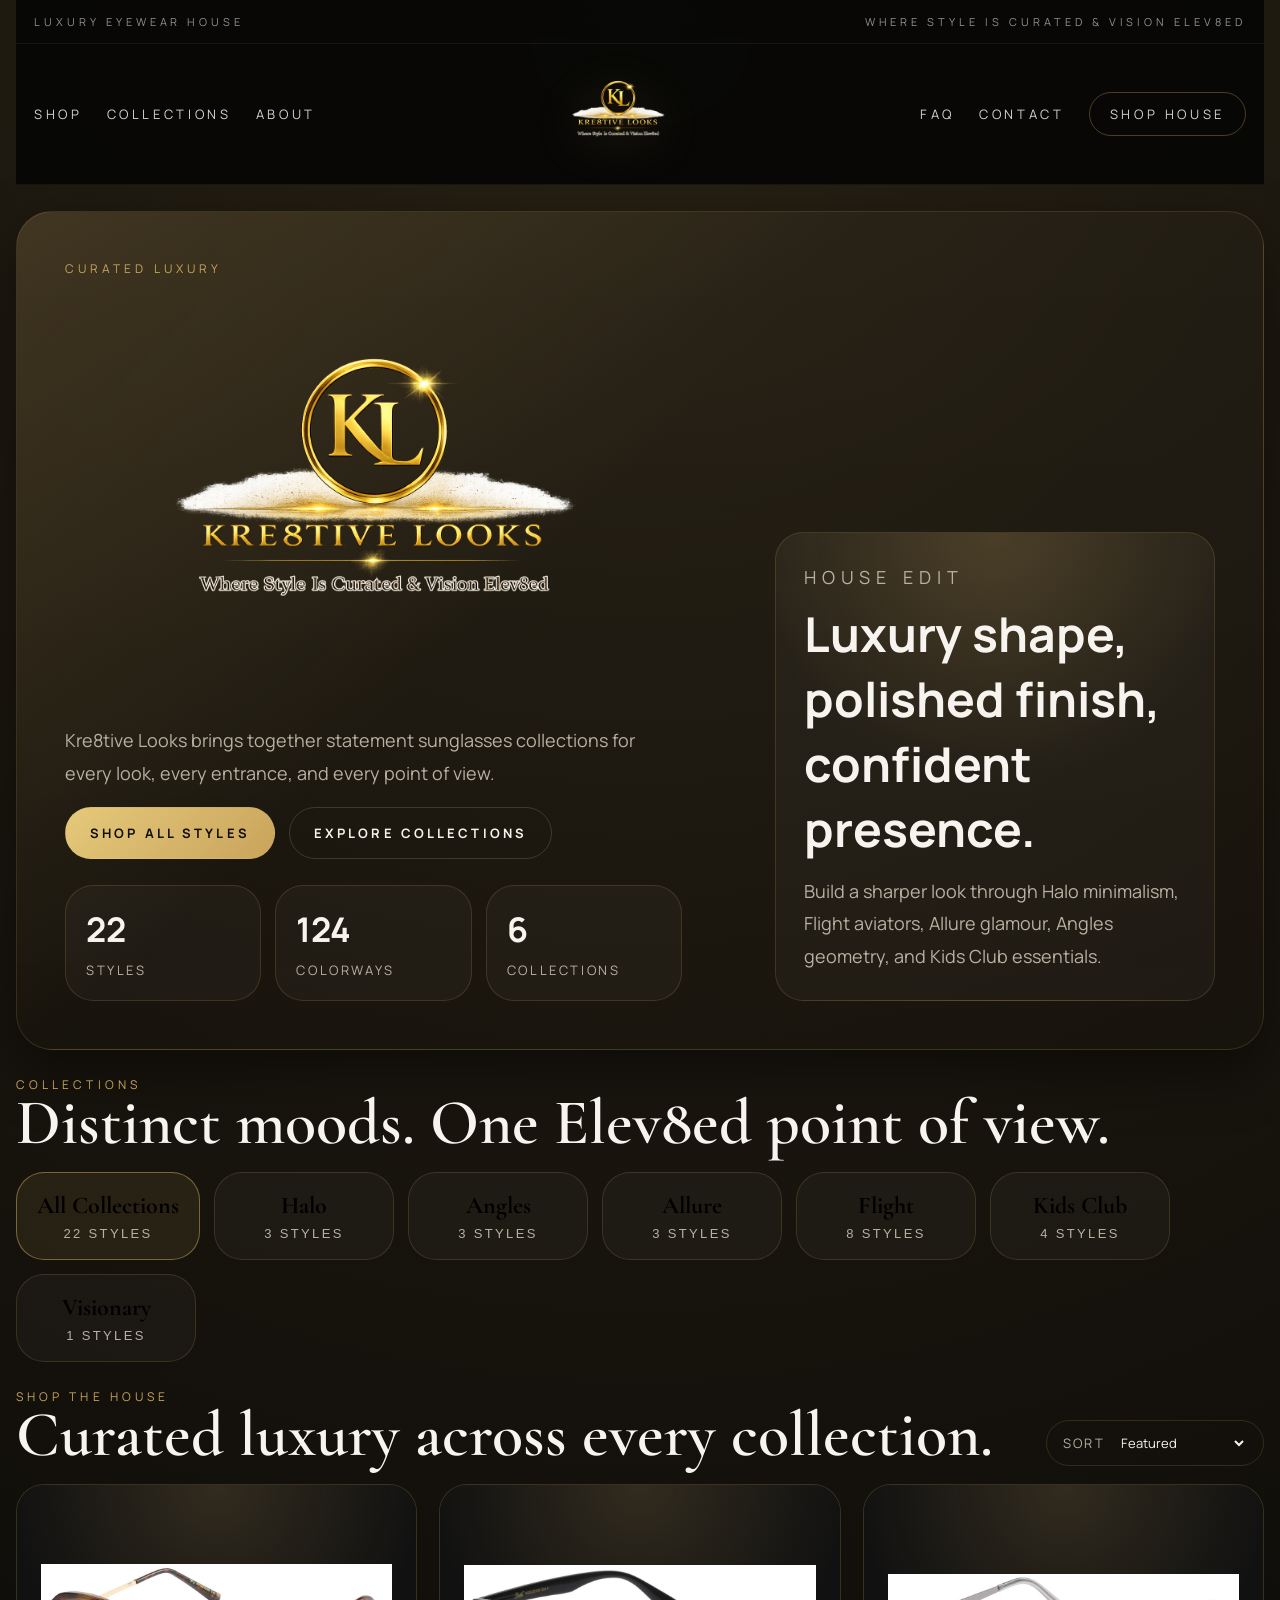
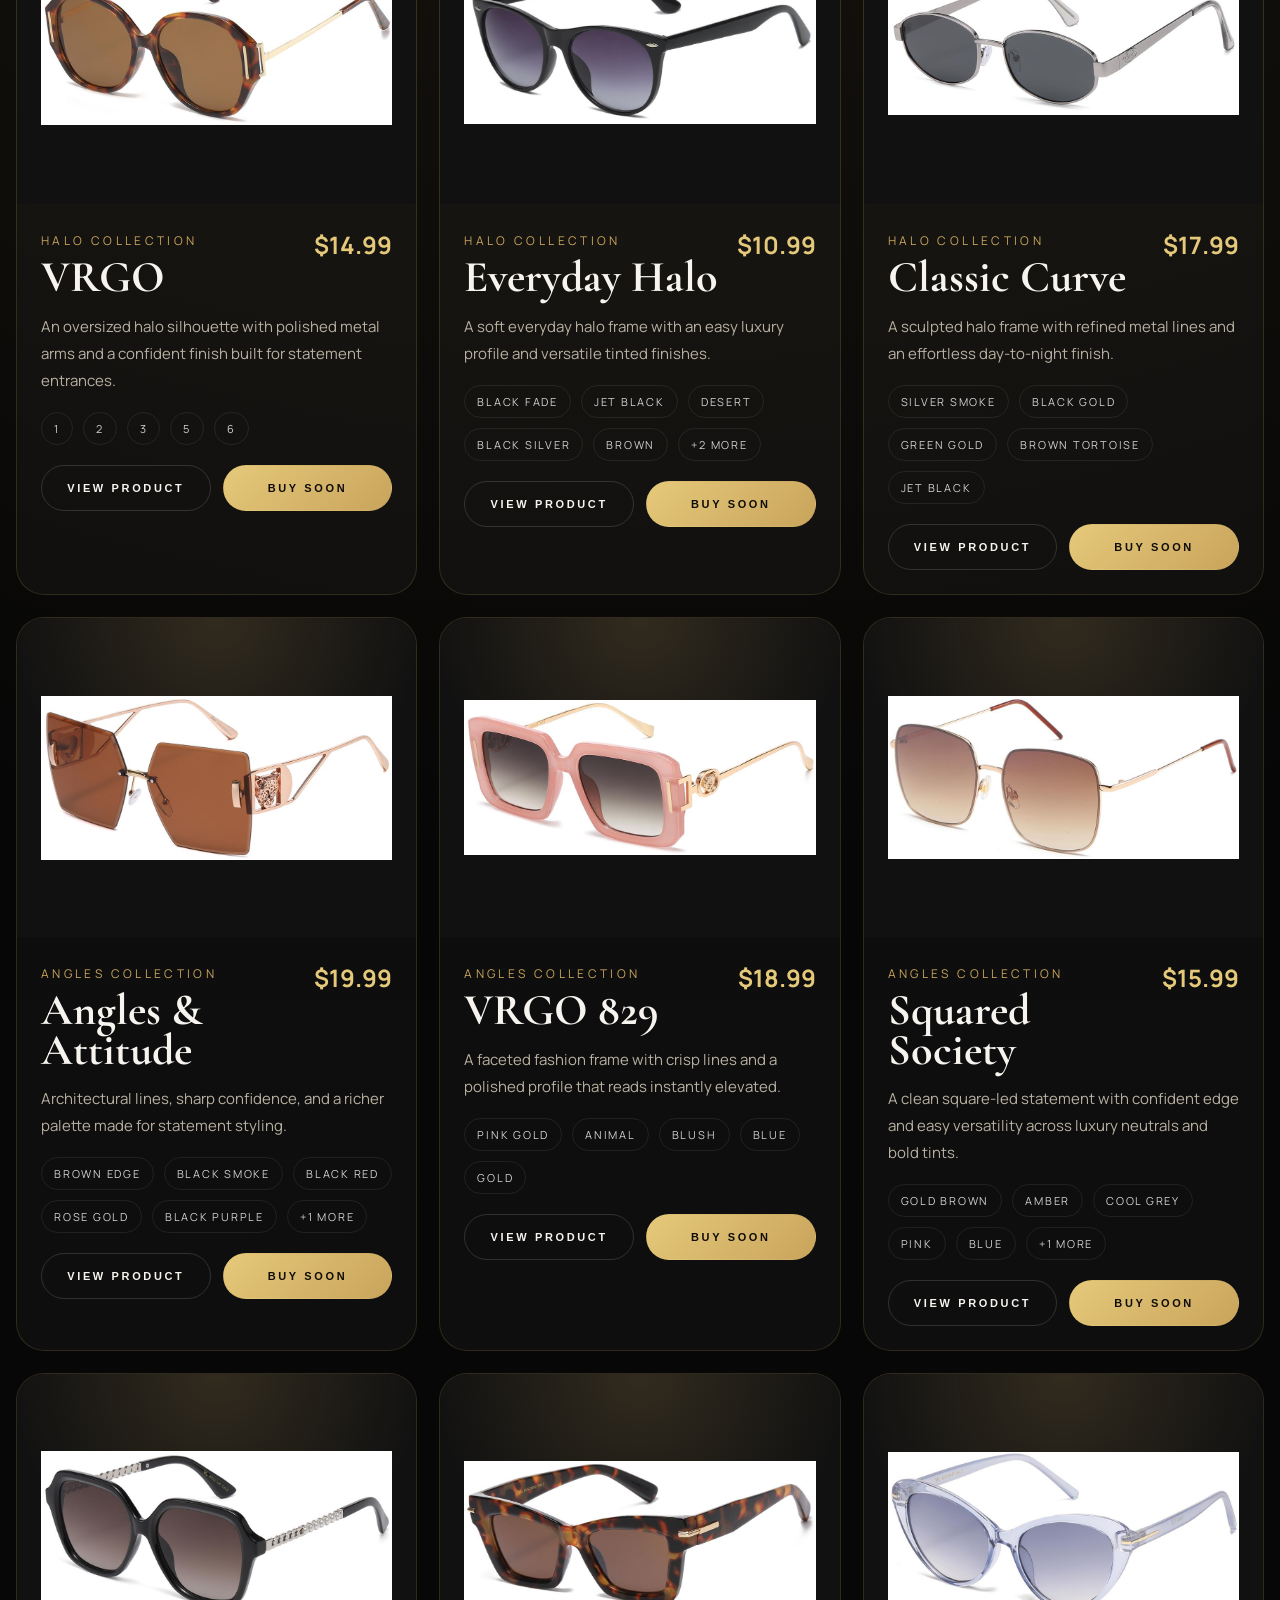
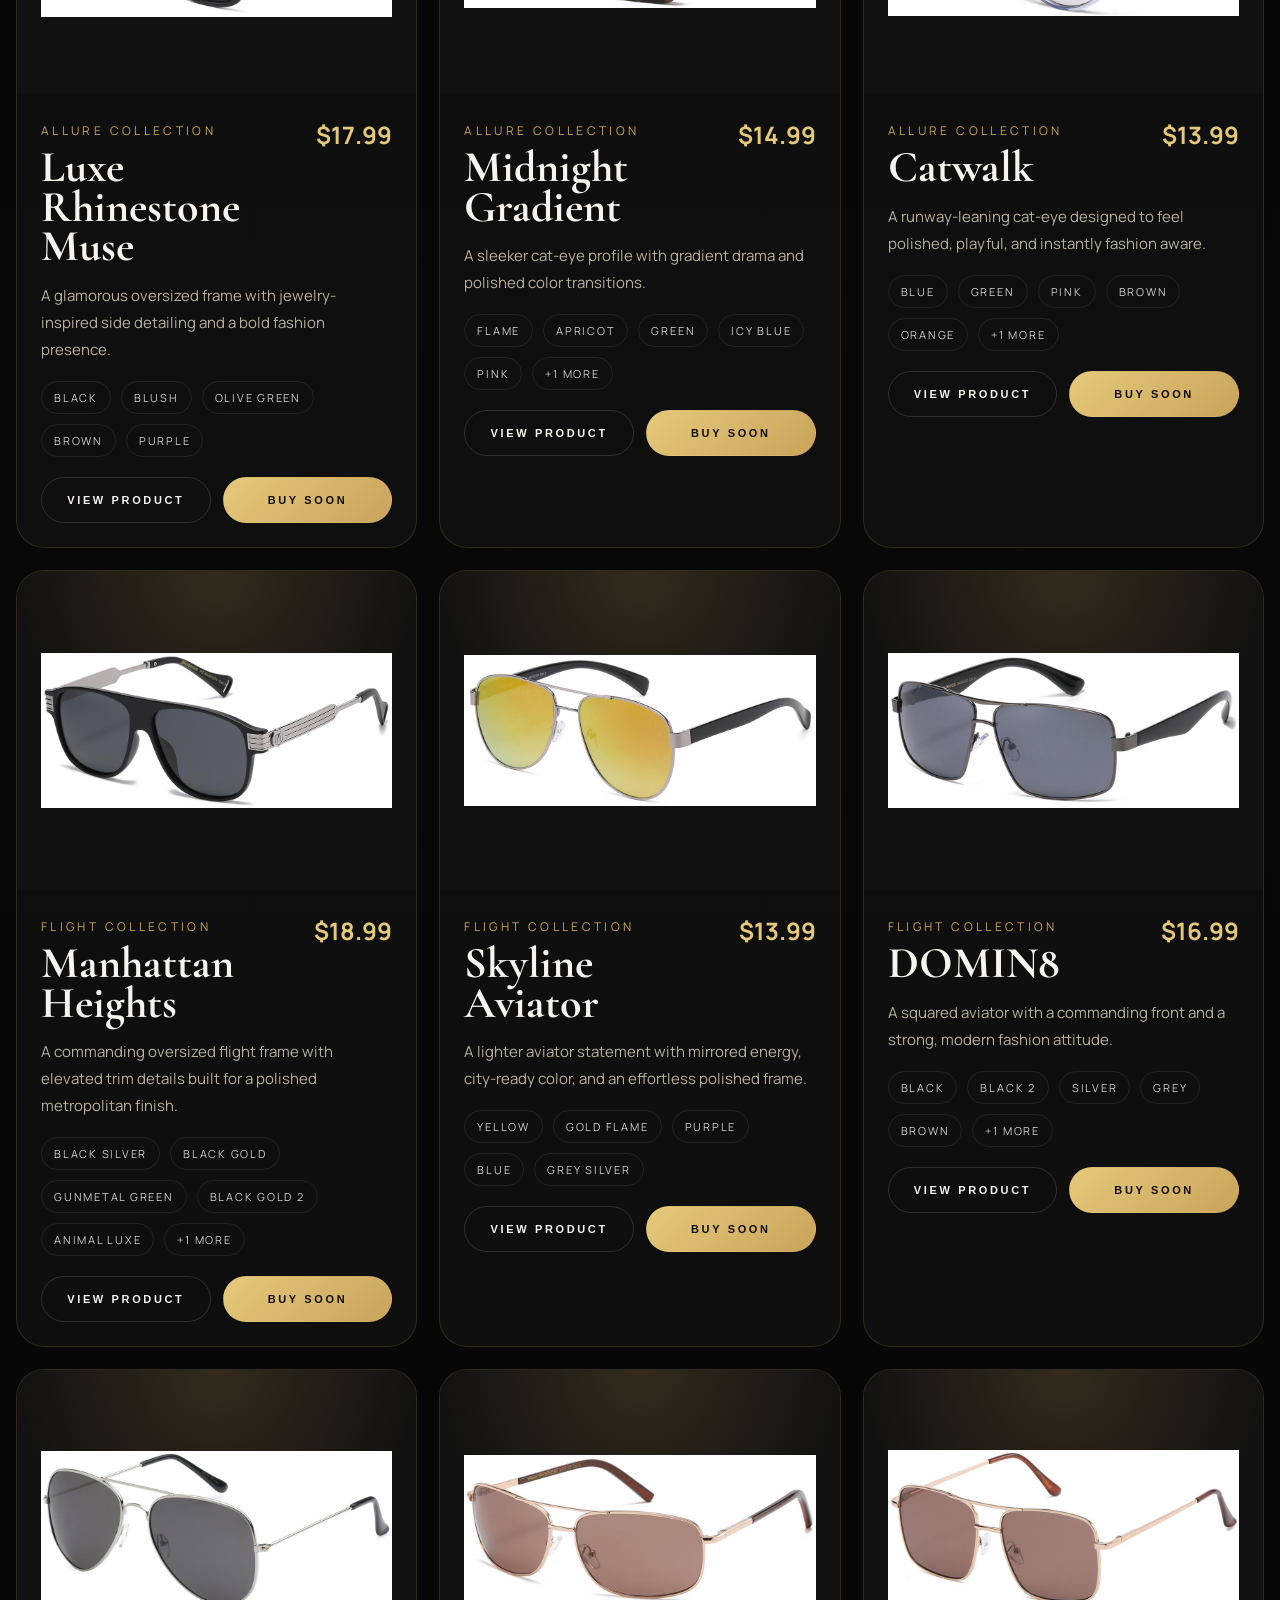
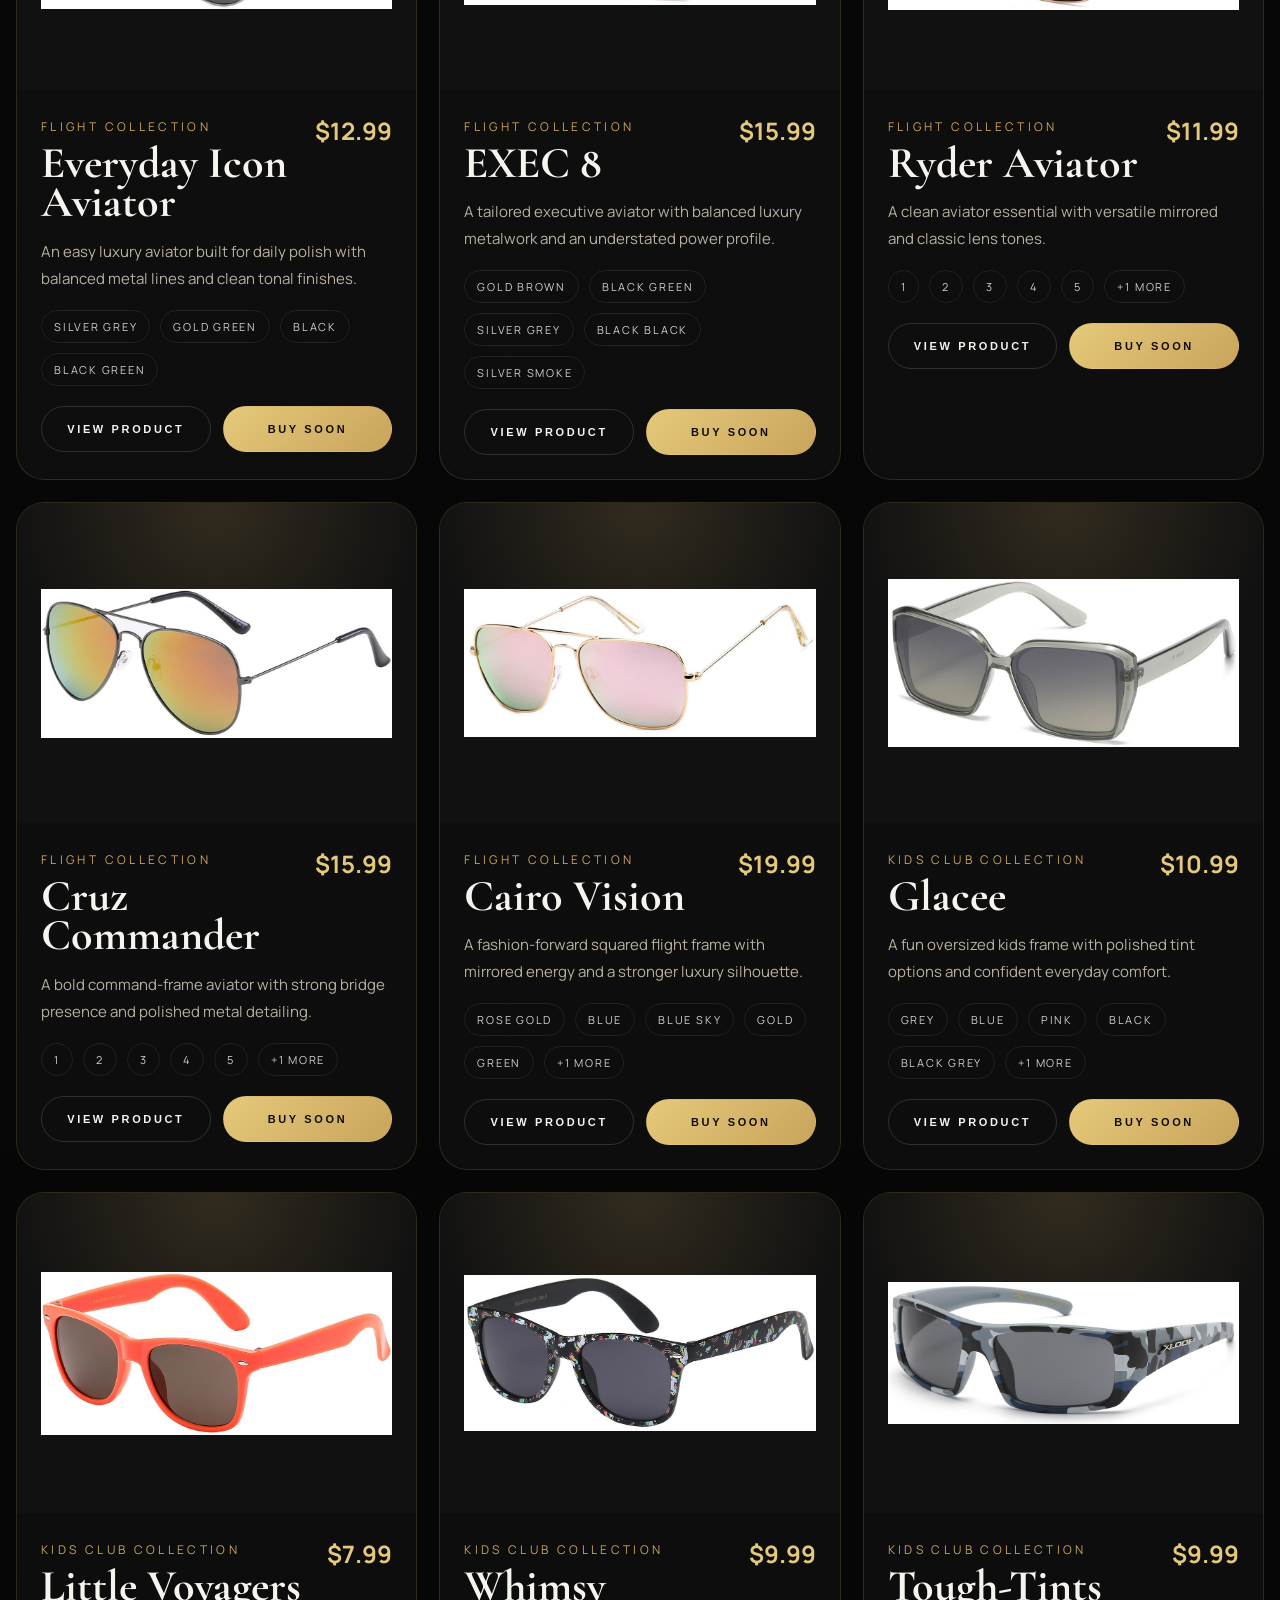
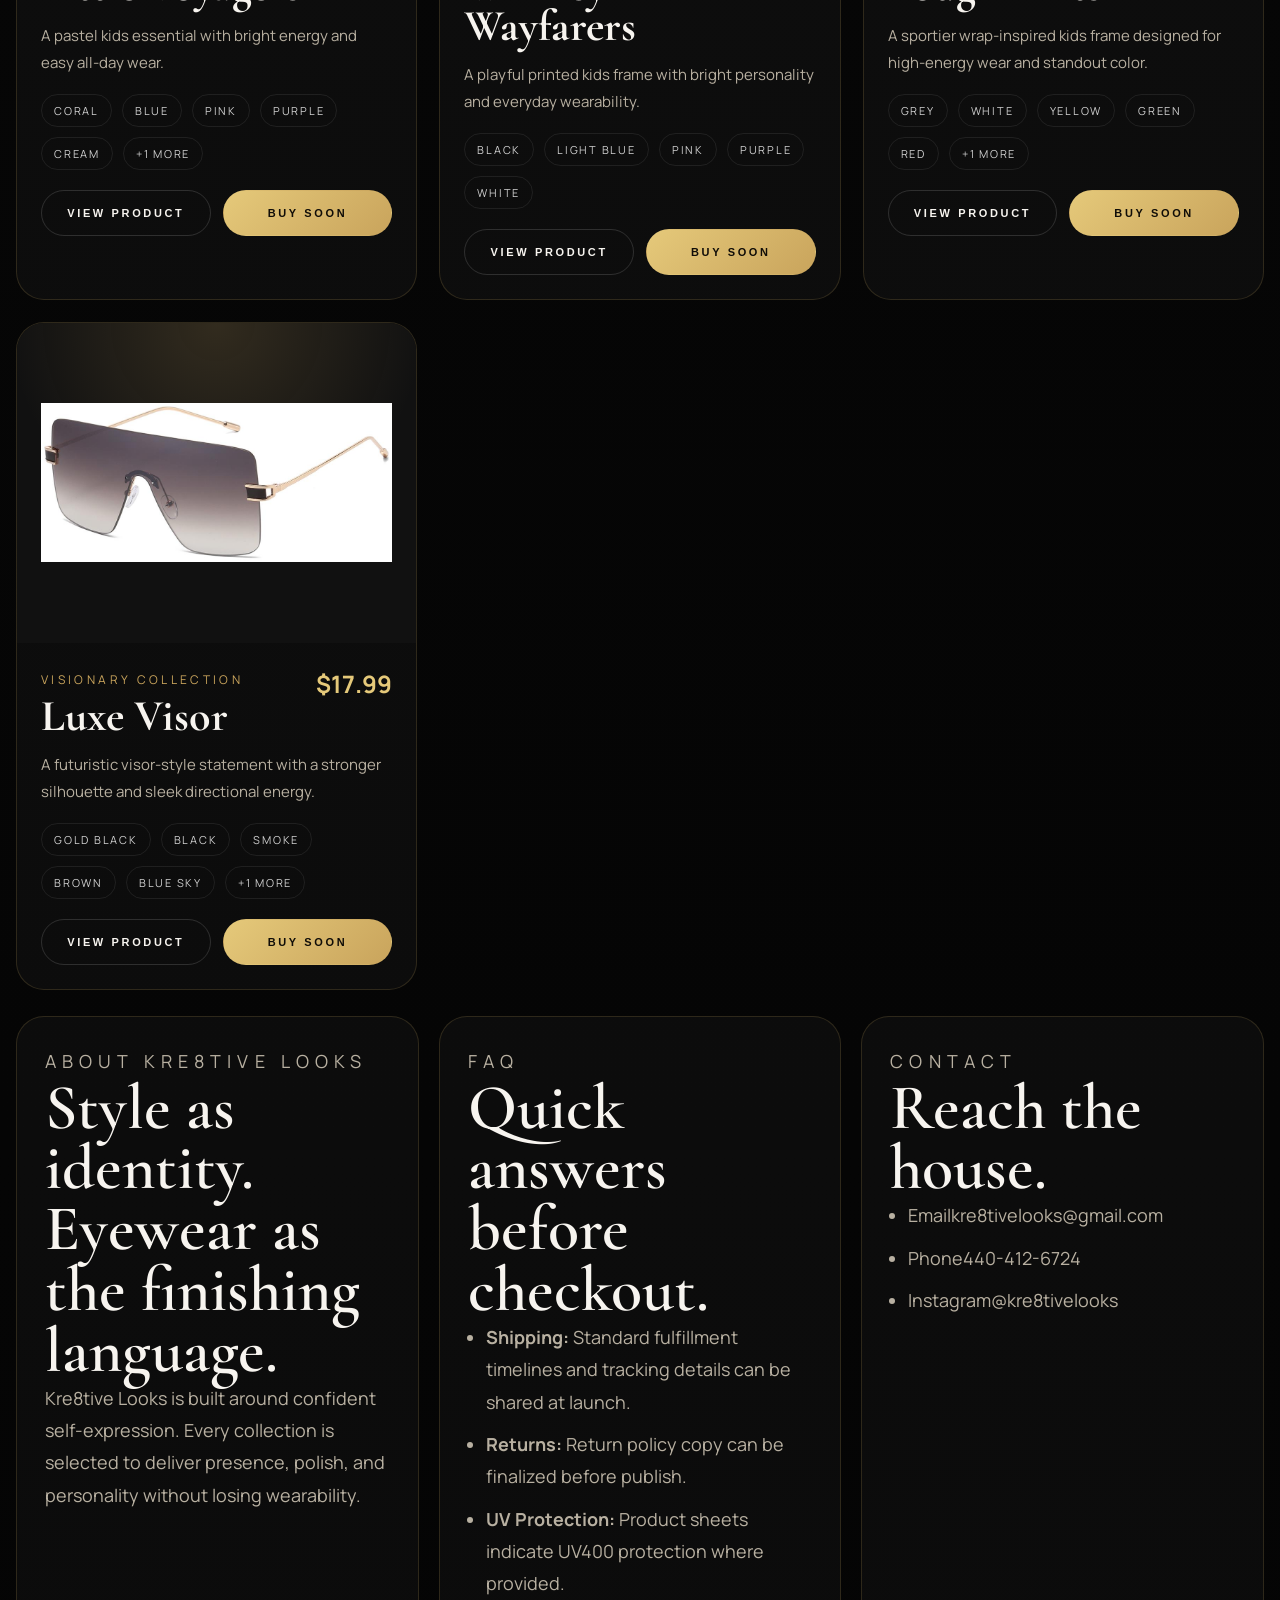
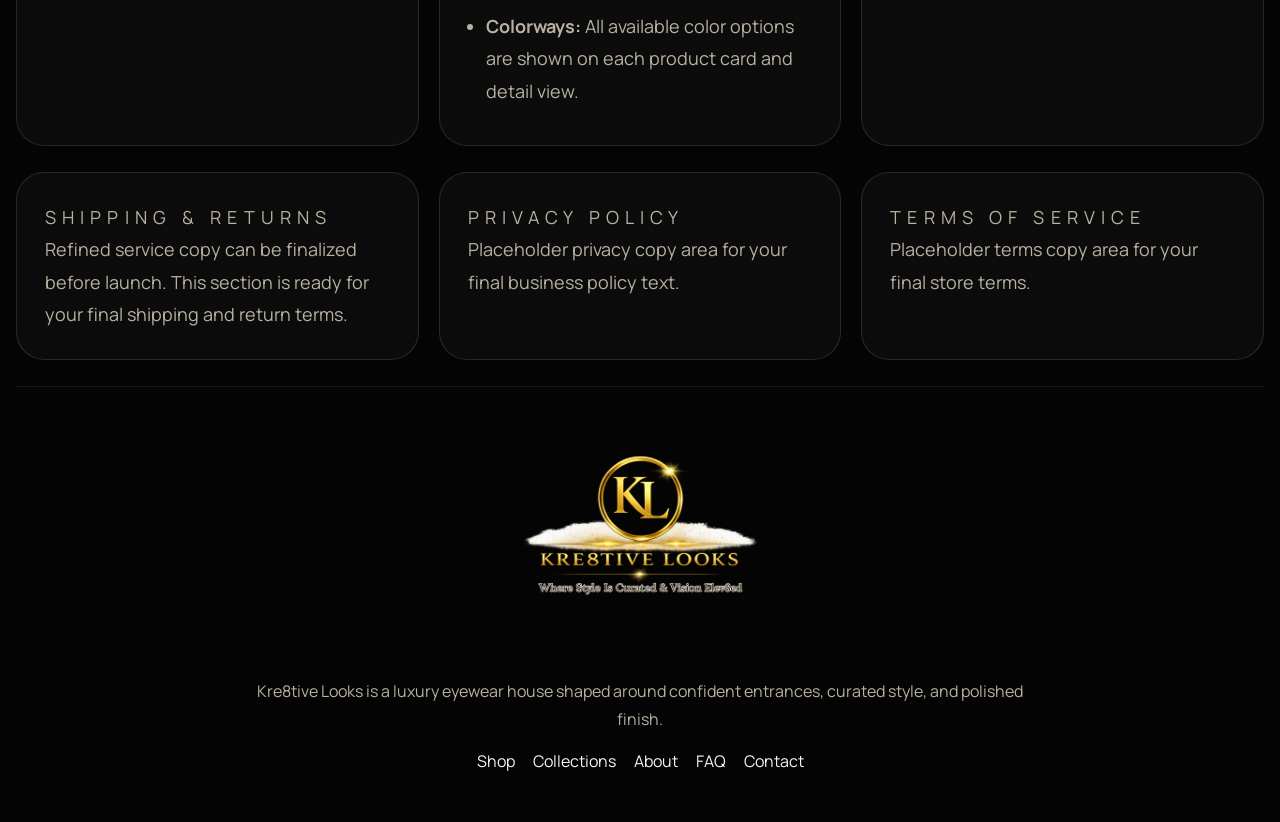
==== index.html @ 6ab2e7fe "Update index.html" ====
<!-- FILE: index.html -->
<!DOCTYPE html>
<html lang="en">
<head>
  <meta charset="UTF-8">
  <meta name="viewport" content="width=device-width, initial-scale=1.0">
  <title>Kre8tive Looks | Luxury Eyewear House</title>
  <meta name="description" content="Kre8tive Looks is a luxury eyewear house offering curated sunglasses across Halo, Angles, Allure, Flight, Kids Club, and Visionary collections.">
  <link rel="preconnect" href="https://fonts.googleapis.com">
  <link rel="preconnect" href="https://fonts.gstatic.com" crossorigin>
  <link href="https://fonts.googleapis.com/css2?family=Cormorant+Garamond:wght@500;600;700&family=Manrope:wght@400;500;600;700&display=swap" rel="stylesheet">
  <link rel="stylesheet" href="./style.css">
</head>
<body>
  <div class="site-shell">
    <header class="site-header" id="top">
      <div class="utility-row">
        <span>Luxury Eyewear House</span>
        <span>Where Style Is Curated &amp; Vision Elev8ed</span>
      </div>

      <div class="nav-row">
        <nav class="main-nav" aria-label="Primary">
          <a href="#shop">Shop</a>
          <a href="#collections">Collections</a>
          <a href="#about">About</a>
        </nav>

        <a class="brand-lockup" href="#top" aria-label="Kre8tive Looks home">
          <img src="./kre8tive-looks-transparent-hero.png" alt="Kre8tive Looks logo">
        </a>

        <nav class="main-nav nav-right" aria-label="Secondary">
          <a href="#faq">FAQ</a>
          <a href="#contact">Contact</a>
          <a class="nav-pill" href="#shop">Shop House</a>
        </nav>
      </div>
    </header>

    <main>
      <section class="hero">
        <div class="hero-copy">
          <p class="eyebrow">Curated Luxury</p>

          <div class="hero-brand" aria-label="Kre8tive Looks">
            <img src="./kre8tive-looks-transparent-hero.png" alt="Kre8tive Looks logo">
          </div>

          <p class="hero-text">
            Kre8tive Looks brings together statement sunglasses collections for every look, every entrance, and every point of view.
          </p>

          <div class="hero-actions">
            <a class="button button-gold" href="#shop">Shop All Styles</a>
            <a class="button button-ghost" href="#collections">Explore Collections</a>
          </div>

          <ul class="hero-stats" aria-label="Store overview">
            <li><strong id="stat-products">0</strong><span>Styles</span></li>
            <li><strong id="stat-variants">0</strong><span>Colorways</span></li>
            <li><strong id="stat-collections">0</strong><span>Collections</span></li>
          </ul>
        </div>

        <div class="hero-stage">
          <div class="hero-card">
            <p class="eyebrow">House Edit</p>
            <h2>Luxury shape, polished finish, confident presence.</h2>
            <p>
              Build a sharper look through Halo minimalism, Flight aviators, Allure glamour, Angles geometry, and Kids Club essentials.
            </p>
          </div>
        </div>
      </section>

      <section class="collections-section" id="collections">
        <div class="section-heading">
          <div>
            <p class="eyebrow">Collections</p>
            <h2>Distinct moods. One Elev8ed point of view.</h2>
          </div>
        </div>
        <div class="collection-chips" id="collection-chips"></div>
      </section>

      <section class="shop-section" id="shop">
        <div class="section-heading shop-heading">
          <div>
            <p class="eyebrow">Shop The House</p>
            <h2>Curated luxury across every collection.</h2>
          </div>

          <div class="shop-tools">
            <label class="shop-select">
              <span>Sort</span>
              <select id="sort-select" aria-label="Sort products">
                <option value="featured">Featured</option>
                <option value="price-asc">Price: Low to High</option>
                <option value="price-desc">Price: High to Low</option>
                <option value="name">Name</option>
              </select>
            </label>
          </div>
        </div>

        <div class="product-grid" id="product-grid"></div>
      </section>

      <section class="house-panels">
        <article class="panel" id="about">
          <p class="eyebrow">About Kre8tive Looks</p>
          <h2>Style as identity. Eyewear as the finishing language.</h2>
          <p>
            Kre8tive Looks is built around confident self-expression. Every collection is selected to deliver presence, polish, and personality without losing wearability.
          </p>
        </article>

        <article class="panel" id="faq">
          <p class="eyebrow">FAQ</p>
          <h2>Quick answers before checkout.</h2>
          <ul class="faq-list">
            <li><strong>Shipping:</strong> Standard fulfillment timelines and tracking details can be shared at launch.</li>
            <li><strong>Returns:</strong> Return policy copy can be finalized before publish.</li>
            <li><strong>UV Protection:</strong> Product sheets indicate UV400 protection where provided.</li>
            <li><strong>Colorways:</strong> All available color options are shown on each product card and detail view.</li>
          </ul>
        </article>

        <article class="panel" id="contact">
          <p class="eyebrow">Contact</p>
          <h2>Reach the house.</h2>
          <ul class="contact-list">
            <li><span>Email</span><a href="mailto:kre8tivelooks@gmail.com">kre8tivelooks@gmail.com</a></li>
            <li><span>Phone</span><a href="tel:4404126724">440-412-6724</a></li>
            <li><span>Instagram</span><span>@kre8tivelooks</span></li>
          </ul>
        </article>
      </section>

      <section class="policy-grid">
        <article class="policy-card">
          <p class="eyebrow">Shipping &amp; Returns</p>
          <p>Refined service copy can be finalized before launch. This section is ready for your final shipping and return terms.</p>
        </article>

        <article class="policy-card">
          <p class="eyebrow">Privacy Policy</p>
          <p>Placeholder privacy copy area for your final business policy text.</p>
        </article>

        <article class="policy-card">
          <p class="eyebrow">Terms of Service</p>
          <p>Placeholder terms copy area for your final store terms.</p>
        </article>
      </section>
    </main>

    <footer class="site-footer">
      <img class="footer-logo" src="./kre8tive-looks-transparent-hero.png" alt="Kre8tive Looks">
      <p>Kre8tive Looks is a luxury eyewear house shaped around confident entrances, curated style, and polished finish.</p>
      <div class="footer-links">
        <a href="#shop">Shop</a>
        <a href="#collections">Collections</a>
        <a href="#about">About</a>
        <a href="#faq">FAQ</a>
        <a href="#contact">Contact</a>
      </div>
    </footer>
  </div>

  <dialog class="product-dialog" id="product-dialog">
    <button class="dialog-close" id="dialog-close" aria-label="Close product view">×</button>

    <div class="dialog-body">
      <div class="dialog-gallery">
        <img id="dialog-main-image" alt="">
        <div class="dialog-thumbs" id="dialog-thumbs"></div>
      </div>

      <div class="dialog-copy">
        <p class="eyebrow" id="dialog-collection"></p>
        <h2 id="dialog-title"></h2>
        <p class="dialog-price" id="dialog-price"></p>
        <p id="dialog-description"></p>
        <div class="color-tags" id="dialog-colors"></div>
        <ul class="feature-list" id="dialog-features"></ul>
        <button class="button button-gold button-disabled" type="button">Stripe Link Needed</button>
      </div>
    </div>
  </dialog>

  <script src="./script.js"></script>
</body>
</html>
---- style.css ----
:root {
  --bg: #050505;
  --panel: #0d0d0d;
  --panel-soft: rgba(255, 255, 255, 0.03);
  --line: rgba(201, 164, 92, 0.18);
  --gold: #c9a45c;
  --gold-soft: #e5c97a;
  --text: #f7f4ef;
  --muted: #b8b0a1;
  --shadow: 0 20px 60px rgba(0, 0, 0, 0.45);
}

* {
  box-sizing: border-box;
}

html {
  scroll-behavior: smooth;
}

body {
  margin: 0;
  background:
    radial-gradient(circle at top, rgba(201, 164, 92, 0.18), transparent 28%),
    linear-gradient(180deg, #040404 0%, #080808 42%, #040404 100%);
  color: var(--text);
  font-family: "Manrope", sans-serif;
}

img {
  display: block;
  max-width: 100%;
}

a {
  color: inherit;
  text-decoration: none;
}

.site-shell {
  width: min(1480px, calc(100% - 32px));
  margin: 0 auto;
}

.site-header {
  position: sticky;
  top: 0;
  z-index: 30;
  backdrop-filter: blur(18px);
  background: rgba(5, 5, 5, 0.88);
  border-bottom: 1px solid rgba(255, 255, 255, 0.06);
}

.utility-row,
.nav-row {
  display: flex;
  align-items: center;
  justify-content: space-between;
  gap: 16px;
  padding: 14px 18px;
}

.utility-row {
  color: rgba(255, 255, 255, 0.55);
  font-size: 11px;
  letter-spacing: 0.36em;
  text-transform: uppercase;
}

.nav-row {
  border-top: 1px solid rgba(255, 255, 255, 0.06);
}

.main-nav {
  display: flex;
  align-items: center;
  gap: 24px;
  min-width: 260px;
}

.main-nav a {
  color: rgba(255, 255, 255, 0.82);
  font-size: 13px;
  letter-spacing: 0.28em;
  text-transform: uppercase;
}

.nav-right {
  justify-content: flex-end;
}

.nav-pill {
  border: 1px solid rgba(201, 164, 92, 0.35);
  border-radius: 999px;
  padding: 12px 20px;
}

.brand-lockup {
  display: flex;
  justify-content: center;
  flex: 1;
  padding: 8px 24px;
}

.brand-lockup img {
  width: min(520px, 100%);
  max-height: 96px;
  object-fit: contain;
  filter: drop-shadow(0 8px 24px rgba(201, 164, 92, 0.22));
}

.hero,
.collections-section,
.shop-section,
.house-panels,
.policy-grid {
  margin-top: 26px;
}

.hero {
  display: grid;
  grid-template-columns: 1.1fr 0.9fr;
  gap: 28px;
  padding: 48px;
  border: 1px solid var(--line);
  border-radius: 36px;
  background:
    linear-gradient(135deg, rgba(201, 164, 92, 0.18), transparent 42%),
    linear-gradient(180deg, rgba(255, 255, 255, 0.02), rgba(255, 255, 255, 0));
  box-shadow: var(--shadow);
}

.hero-copy {
  display: flex;
  flex-direction: column;
  gap: 18px;
}

.eyebrow {
  margin: 0;
  color: var(--gold);
  font-size: 12px;
  letter-spacing: 0.34em;
  text-transform: uppercase;
}

.hero h1,
.section-heading h2,
.panel h2,
.dialog-copy h2 {
  margin: 0;
  font-family: "Cormorant Garamond", serif;
  font-weight: 600;
  line-height: 0.95;
}

.hero h1 {
  max-width: 680px;
  font-size: clamp(58px, 8vw, 108px);
}

.hero-text,
.hero-card p,
.panel p,
.policy-card p,
.faq-list,
.contact-list,
#dialog-description {
  margin: 0;
  color: var(--muted);
  font-size: 18px;
  line-height: 1.8;
}

.hero-actions {
  display: flex;
  flex-wrap: wrap;
  gap: 14px;
}

.button {
  display: inline-flex;
  align-items: center;
  justify-content: center;
  min-height: 52px;
  padding: 0 24px;
  border-radius: 999px;
  border: 1px solid rgba(255, 255, 255, 0.14);
  font-size: 13px;
  font-weight: 700;
  letter-spacing: 0.24em;
  text-transform: uppercase;
  background: transparent;
  color: var(--text);
}

.button-gold {
  background: linear-gradient(135deg, var(--gold-soft), var(--gold));
  border-color: transparent;
  color: #100d08;
}

.button-disabled {
  opacity: 0.72;
  pointer-events: none;
}

.hero-stats {
  display: grid;
  grid-template-columns: repeat(3, minmax(0, 1fr));
  gap: 14px;
  padding: 0;
  margin: 8px 0 0;
  list-style: none;
}

.hero-stats li,
.panel,
.policy-card,
.hero-card,
.collection-chip,
.product-card {
  border: 1px solid var(--line);
  border-radius: 28px;
  background: var(--panel-soft);
}

.hero-stats li {
  padding: 20px;
}

.hero-stats strong {
  display: block;
  font-size: 34px;
  margin-bottom: 6px;
}

.hero-stats span {
  color: var(--muted);
  font-size: 13px;
  letter-spacing: 0.2em;
  text-transform: uppercase;
}

.hero-stage {
  display: flex;
  align-items: flex-end;
  justify-content: flex-end;
}

.hero-card {
  max-width: 440px;
  padding: 28px;
  background:
    radial-gradient(circle at top, rgba(201, 164, 92, 0.22), transparent 48%),
    rgba(255, 255, 255, 0.03);
}

.hero-card h2 {
  font-size: clamp(32px, 4vw, 48px);
  margin: 8px 0 14px;
}

.section-heading,
.shop-heading {
  display: flex;
  align-items: end;
  justify-content: space-between;
  gap: 20px;
  margin-bottom: 18px;
}

.section-heading h2,
.panel h2 {
  font-size: clamp(40px, 5vw, 68px);
}

.collection-chips {
  display: flex;
  flex-wrap: wrap;
  gap: 14px;
}

.collection-chip {
  min-width: 180px;
  padding: 18px 20px;
  cursor: pointer;
  transition: 180ms ease;
}

.collection-chip.active,
.collection-chip:hover {
  border-color: rgba(201, 164, 92, 0.52);
  background: rgba(201, 164, 92, 0.1);
}

.collection-chip strong,
.product-meta h3,
.dialog-price {
  font-family: "Cormorant Garamond", serif;
}

.collection-chip strong {
  display: block;
  margin-bottom: 6px;
  font-size: 24px;
}

.collection-chip span {
  color: var(--muted);
  font-size: 13px;
  letter-spacing: 0.18em;
  text-transform: uppercase;
}

.shop-tools {
  display: flex;
  gap: 14px;
}

.shop-select {
  display: flex;
  align-items: center;
  gap: 12px;
  border: 1px solid var(--line);
  border-radius: 999px;
  padding: 12px 16px;
  color: var(--muted);
  font-size: 13px;
  letter-spacing: 0.18em;
  text-transform: uppercase;
}

.shop-select select {
  background: transparent;
  color: var(--text);
  border: 0;
  font: inherit;
  outline: 0;
}

.product-grid {
  display: grid;
  grid-template-columns: repeat(3, minmax(0, 1fr));
  gap: 22px;
}

.product-card {
  overflow: hidden;
  cursor: pointer;
}

.product-card:hover .product-image img {
  transform: scale(1.04);
}

.product-image {
  aspect-ratio: 1 / 0.8;
  background:
    radial-gradient(circle at top, rgba(201, 164, 92, 0.18), transparent 55%),
    #111;
  padding: 24px;
}

.product-image img {
  width: 100%;
  height: 100%;
  object-fit: contain;
  transition: transform 220ms ease;
}

.product-meta {
  padding: 24px;
}

.meta-top {
  display: flex;
  align-items: start;
  justify-content: space-between;
  gap: 16px;
}

.meta-top small {
  color: var(--gold);
  font-size: 12px;
  letter-spacing: 0.28em;
  text-transform: uppercase;
}

.product-meta h3 {
  margin: 8px 0 0;
  font-size: 44px;
  line-height: 0.9;
}

.price {
  color: var(--gold-soft);
  font-size: 24px;
  font-weight: 700;
}

.product-meta p {
  color: var(--muted);
  font-size: 15px;
  line-height: 1.8;
}

.color-tags {
  display: flex;
  flex-wrap: wrap;
  gap: 10px;
  margin: 18px 0 20px;
}

.color-tags span {
  border: 1px solid rgba(255, 255, 255, 0.08);
  border-radius: 999px;
  padding: 8px 12px;
  color: rgba(255, 255, 255, 0.8);
  font-size: 11px;
  letter-spacing: 0.16em;
  text-transform: uppercase;
}

.card-actions {
  display: flex;
  gap: 12px;
}

.card-actions .button {
  flex: 1;
  min-height: 46px;
  font-size: 11px;
}

.house-panels,
.policy-grid {
  display: grid;
  gap: 20px;
}

.house-panels {
  grid-template-columns: repeat(3, minmax(0, 1fr));
}

.panel,
.policy-card {
  padding: 28px;
}

.faq-list,
.contact-list {
  padding-left: 18px;
}

.contact-list li,
.faq-list li {
  margin-bottom: 10px;
}

.policy-grid {
  grid-template-columns: repeat(3, minmax(0, 1fr));
}

.site-footer {
  margin: 26px 0 50px;
  border-top: 1px solid rgba(255, 255, 255, 0.08);
  padding-top: 32px;
  text-align: center;
}

.footer-logo {
  width: min(360px, 72vw);
  margin: 0 auto 18px;
}

.site-footer p {
  max-width: 780px;
  margin: 0 auto 16px;
  color: var(--muted);
  line-height: 1.8;
}

.footer-links {
  display: flex;
  flex-wrap: wrap;
  justify-content: center;
  gap: 18px;
}

.product-dialog {
  width: min(1100px, calc(100vw - 24px));
  padding: 0;
  border: 1px solid var(--line);
  border-radius: 30px;
  background: #090909;
  color: var(--text);
}

.product-dialog::backdrop {
  background: rgba(0, 0, 0, 0.72);
}

.dialog-close {
  position: absolute;
  top: 16px;
  right: 18px;
  border: 0;
  background: transparent;
  color: var(--text);
  font-size: 32px;
  cursor: pointer;
}

.dialog-body {
  display: grid;
  grid-template-columns: 1.05fr 0.95fr;
  gap: 26px;
  padding: 28px;
}

.dialog-gallery {
  display: flex;
  flex-direction: column;
  gap: 14px;
}

.dialog-gallery > img {
  aspect-ratio: 1 / 0.8;
  object-fit: contain;
  background: #121212;
  border-radius: 24px;
  padding: 26px;
}

.dialog-thumbs {
  display: grid;
  grid-template-columns: repeat(5, minmax(0, 1fr));
  gap: 10px;
}

.dialog-thumbs button {
  padding: 0;
  border: 1px solid rgba(255, 255, 255, 0.08);
  border-radius: 16px;
  background: #111;
  cursor: pointer;
}

.dialog-thumbs img {
  aspect-ratio: 1 / 1;
  object-fit: contain;
  padding: 8px;
}

.dialog-copy {
  padding-right: 12px;
}

.dialog-copy h2 {
  font-size: 62px;
  margin-top: 6px;
}

.dialog-price {
  margin: 12px 0;
  color: var(--gold-soft);
  font-size: 34px;
}

.feature-list {
  color: var(--muted);
  line-height: 1.8;
  padding-left: 18px;
}

@media (max-width: 1200px) {
  .product-grid,
  .house-panels,
  .policy-grid,
  .hero {
    grid-template-columns: 1fr 1fr;
  }

  .hero {
    align-items: start;
  }
}

@media (max-width: 900px) {
  .utility-row {
    display: none;
  }

  .nav-row {
    flex-direction: column;
    padding: 18px;
  }

  .main-nav,
  .nav-right {
    min-width: 0;
    justify-content: center;
    flex-wrap: wrap;
  }

  .hero,
  .product-grid,
  .house-panels,
  .policy-grid,
  .dialog-body {
    grid-template-columns: 1fr;
  }

  .hero,
  .panel,
  .policy-card,
  .product-meta,
  .hero-card {
    padding: 22px;
  }

  .hero h1 {
    font-size: clamp(46px, 14vw, 74px);
  }

  .product-meta h3 {
    font-size: 34px;
  }

  .dialog-copy h2 {
    font-size: 44px;
  }

  .hero-stats {
    grid-template-columns: 1fr;
  }
}
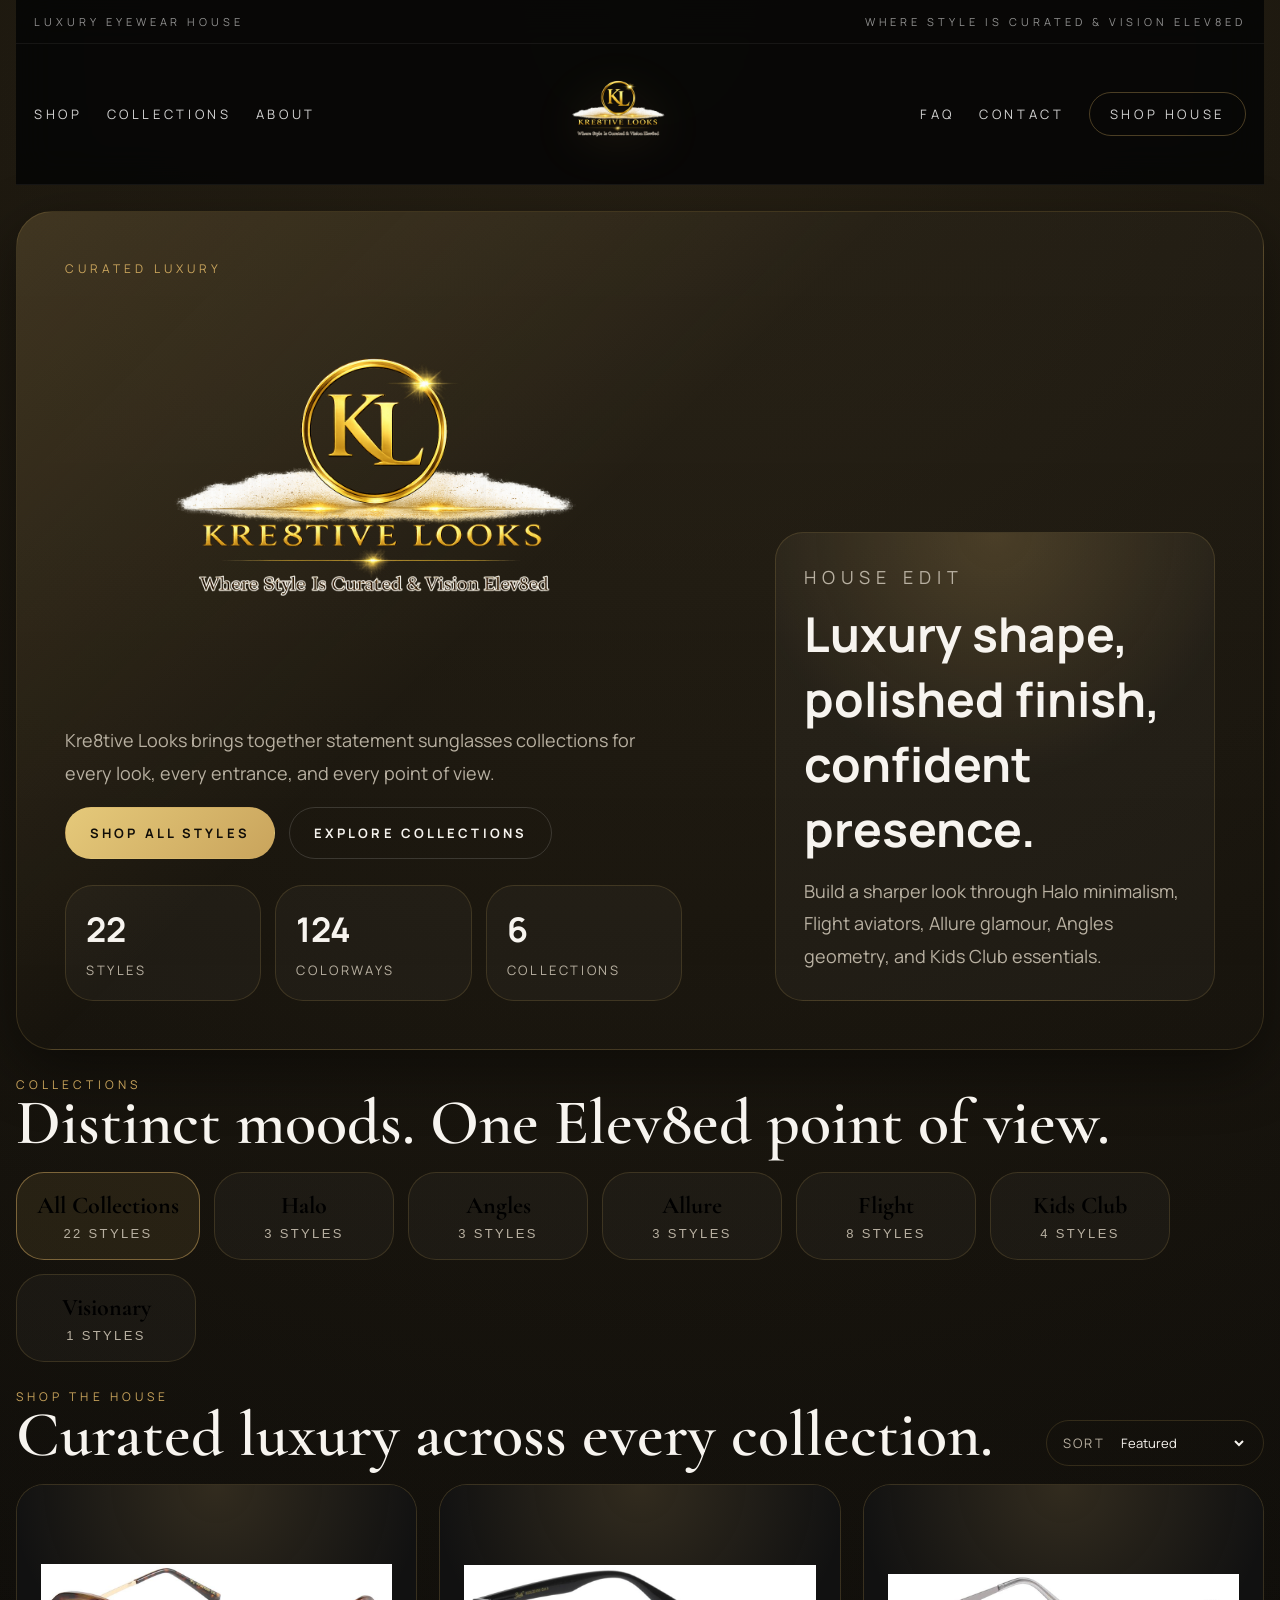
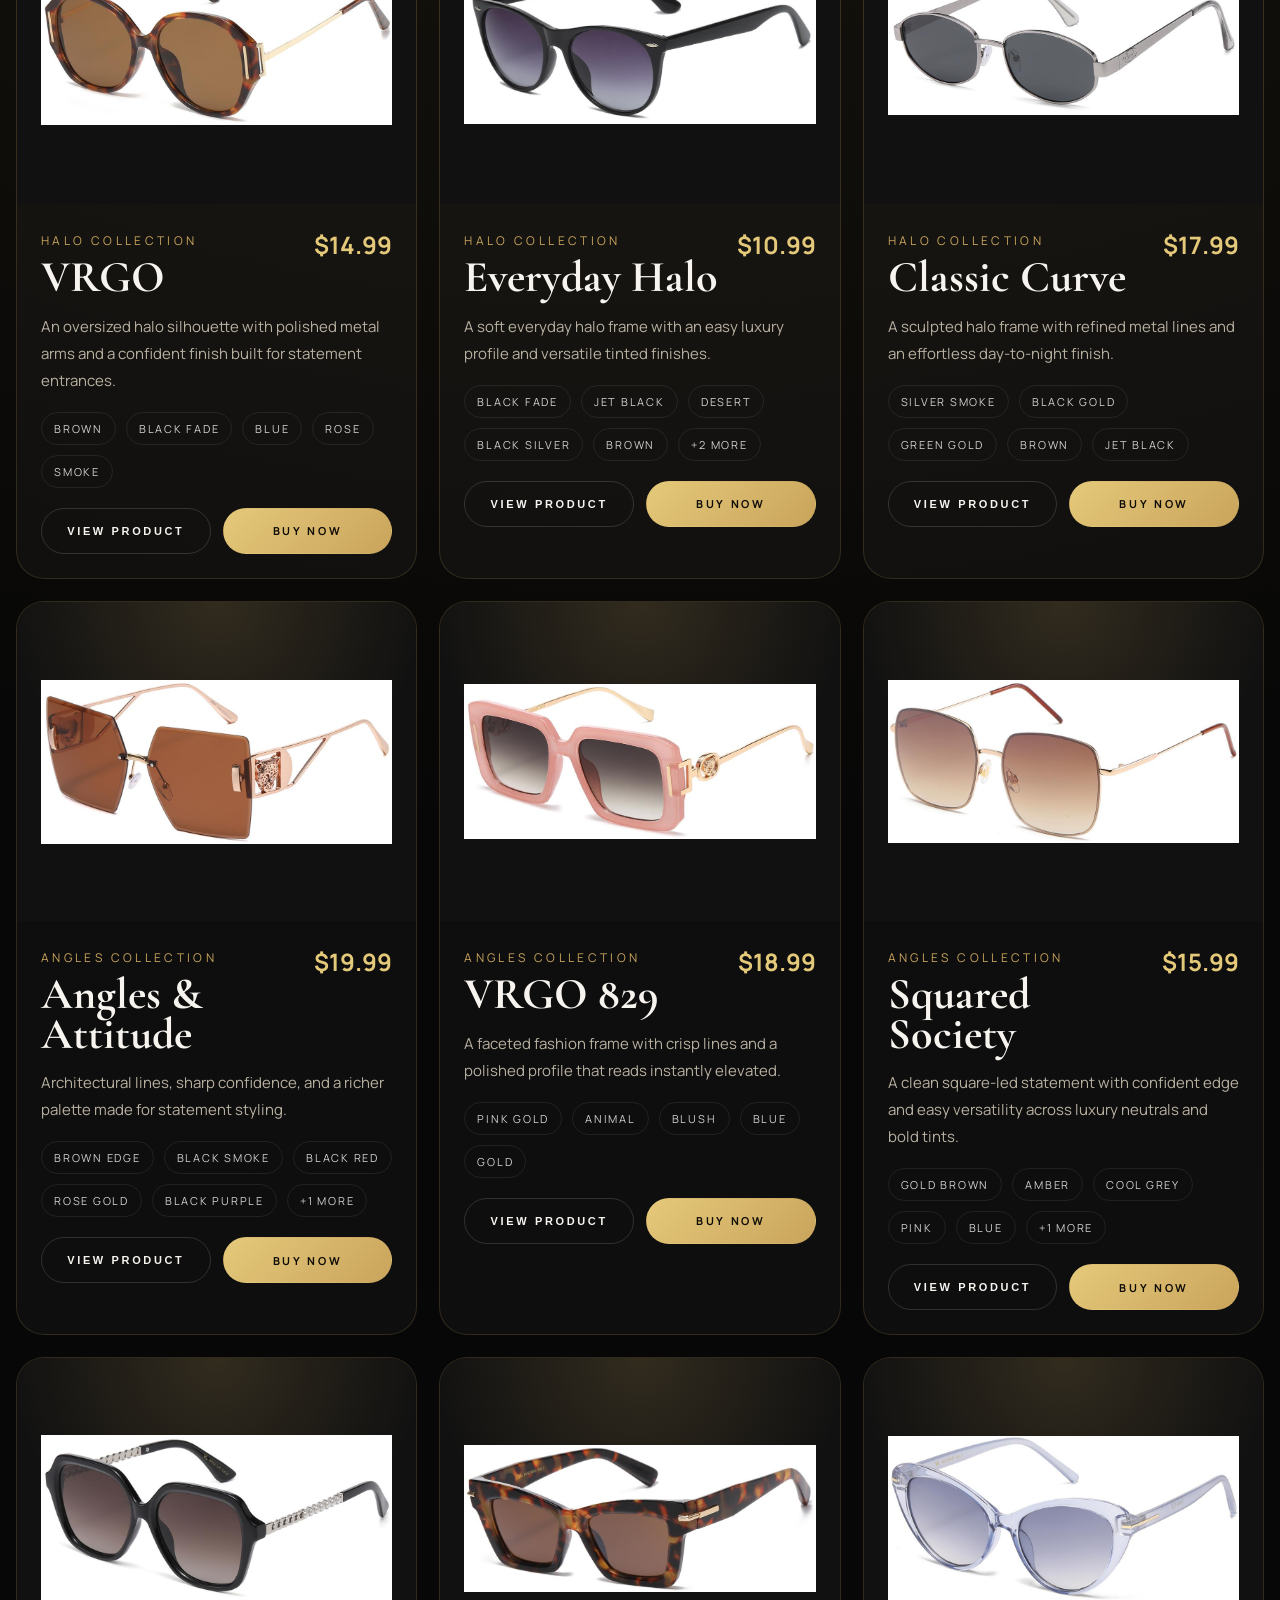
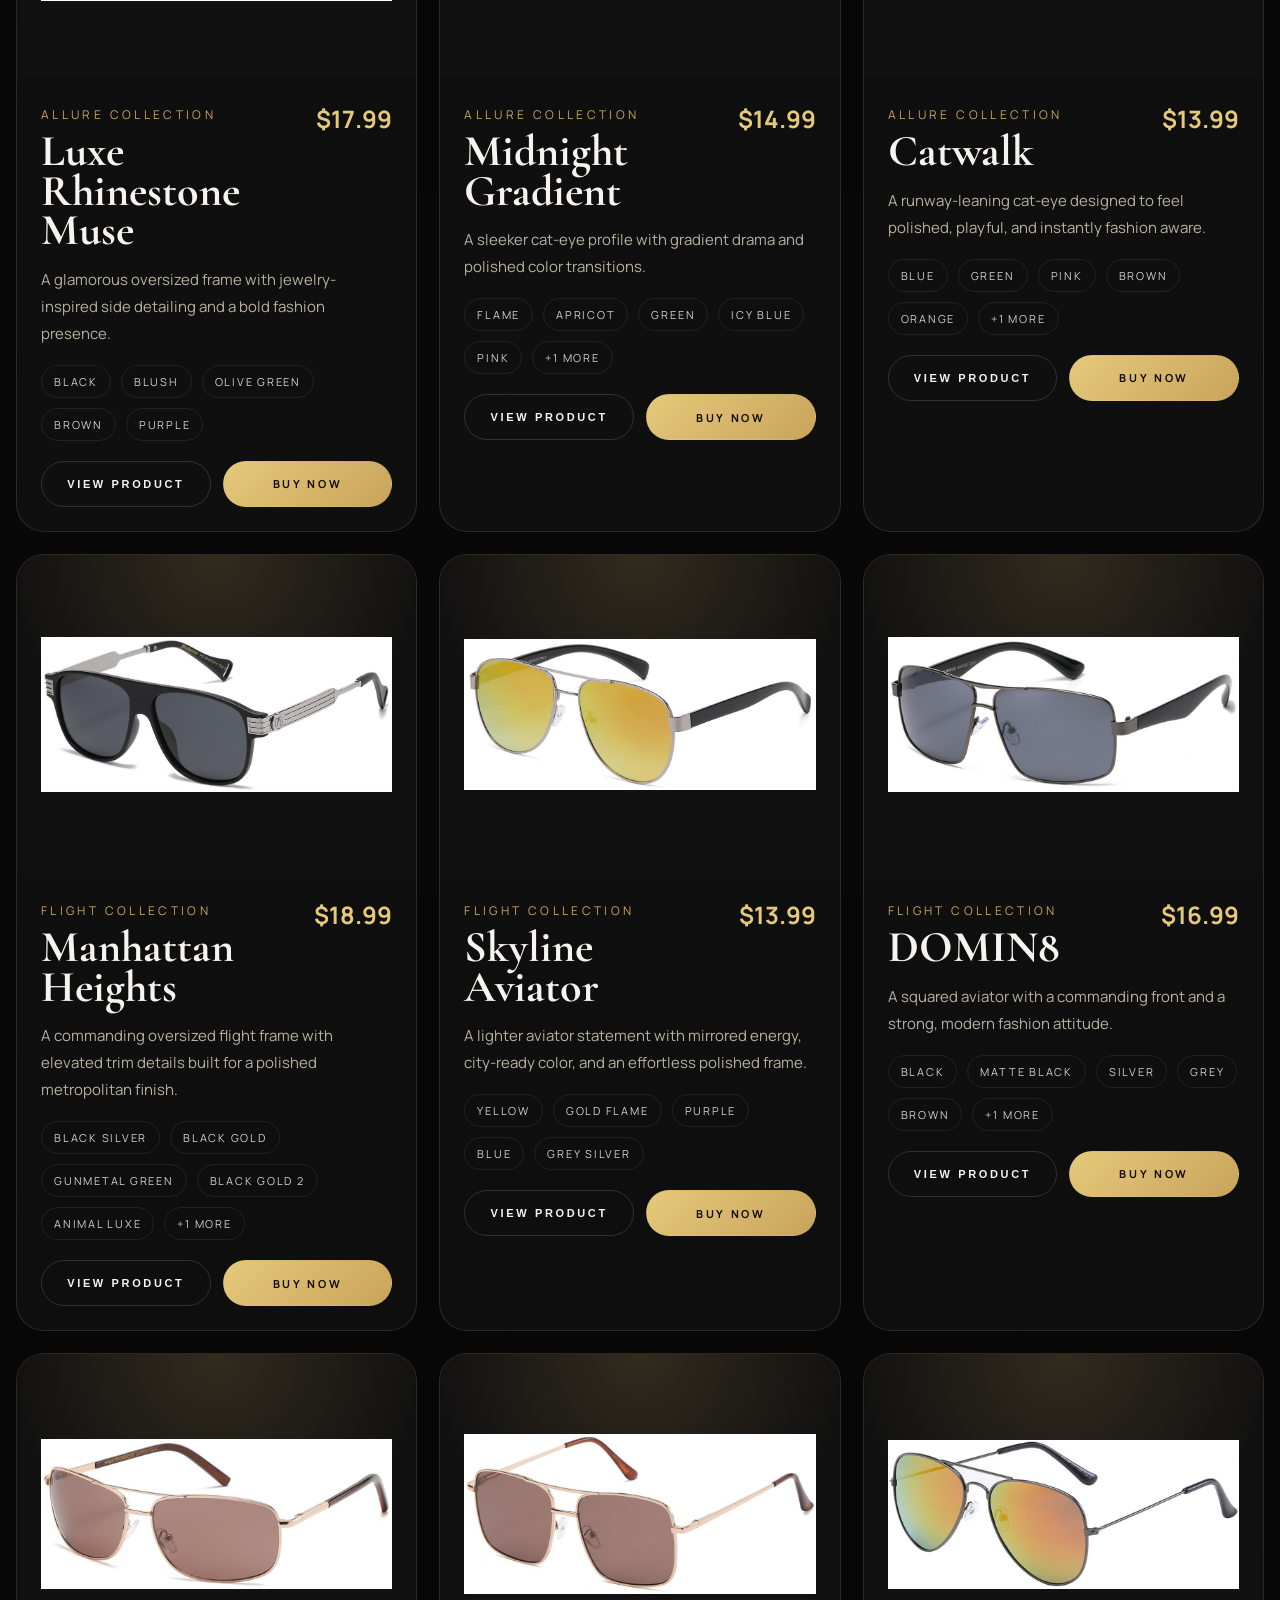
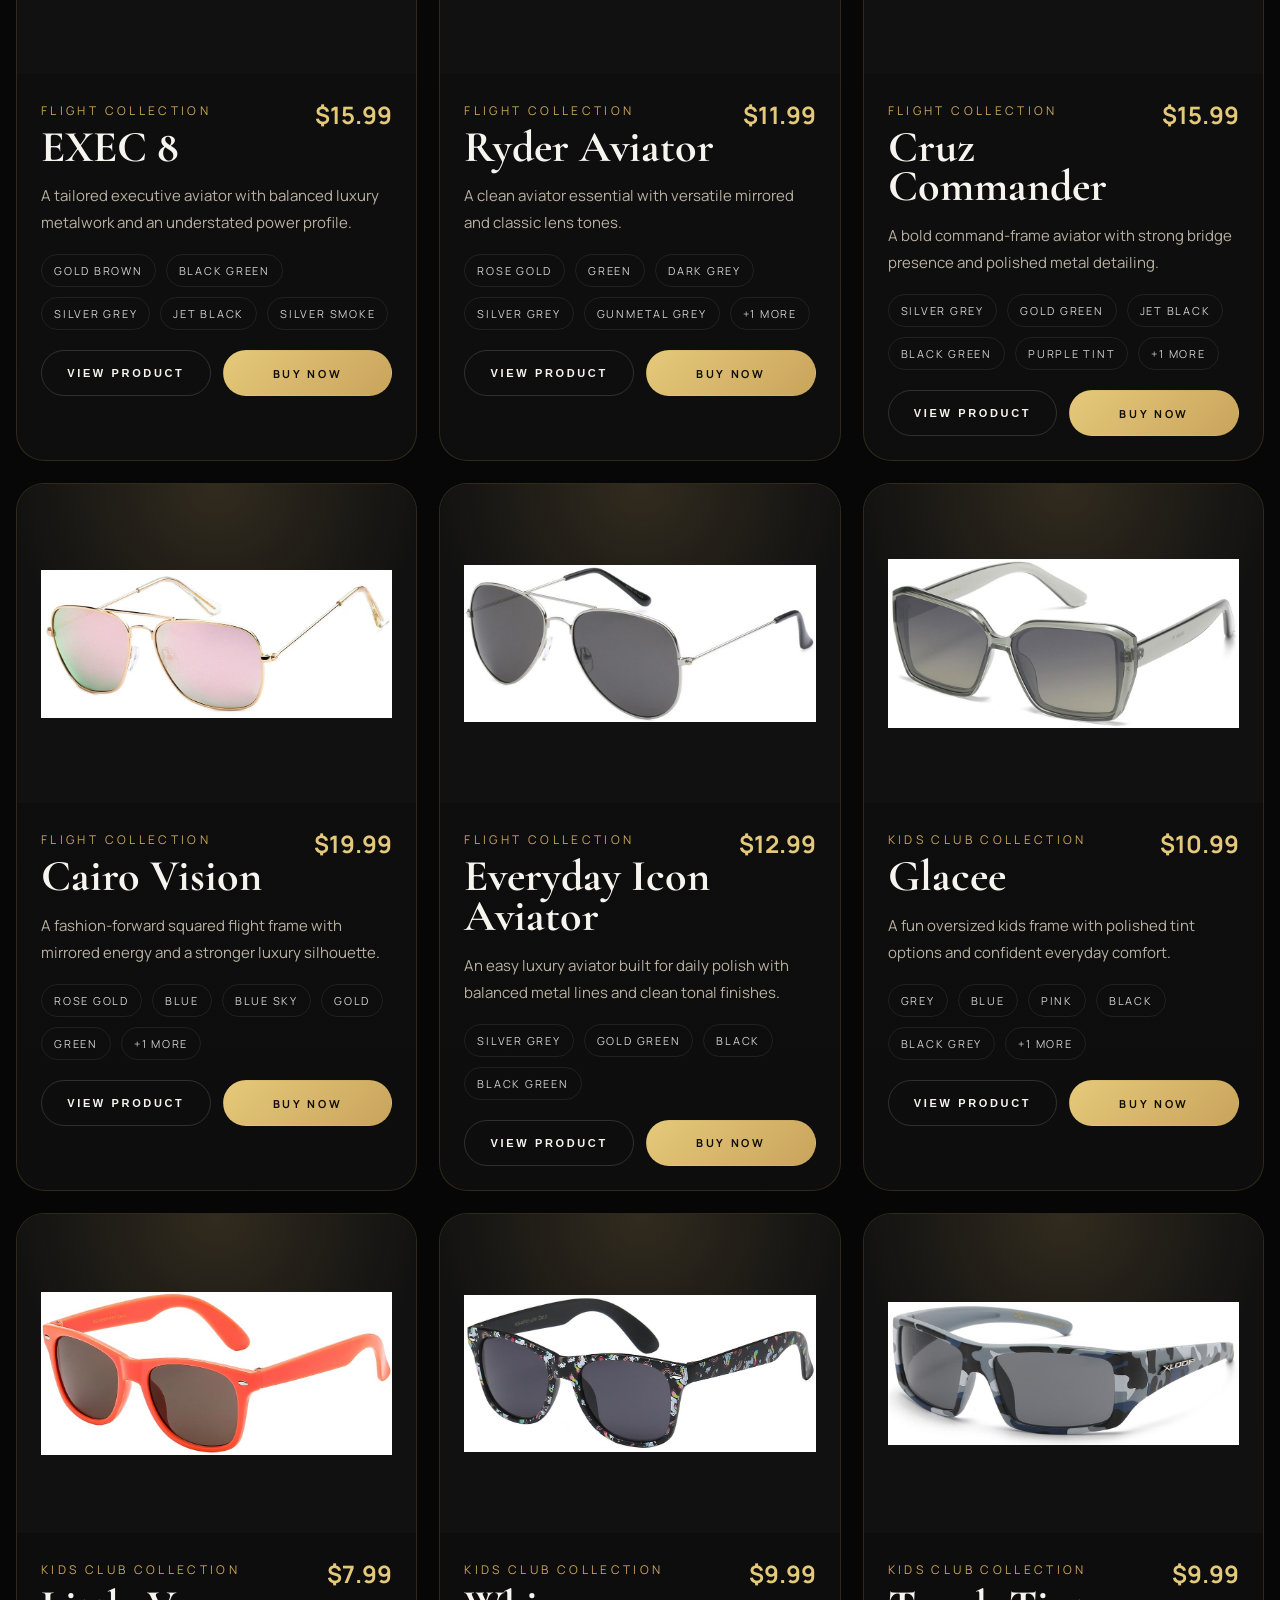
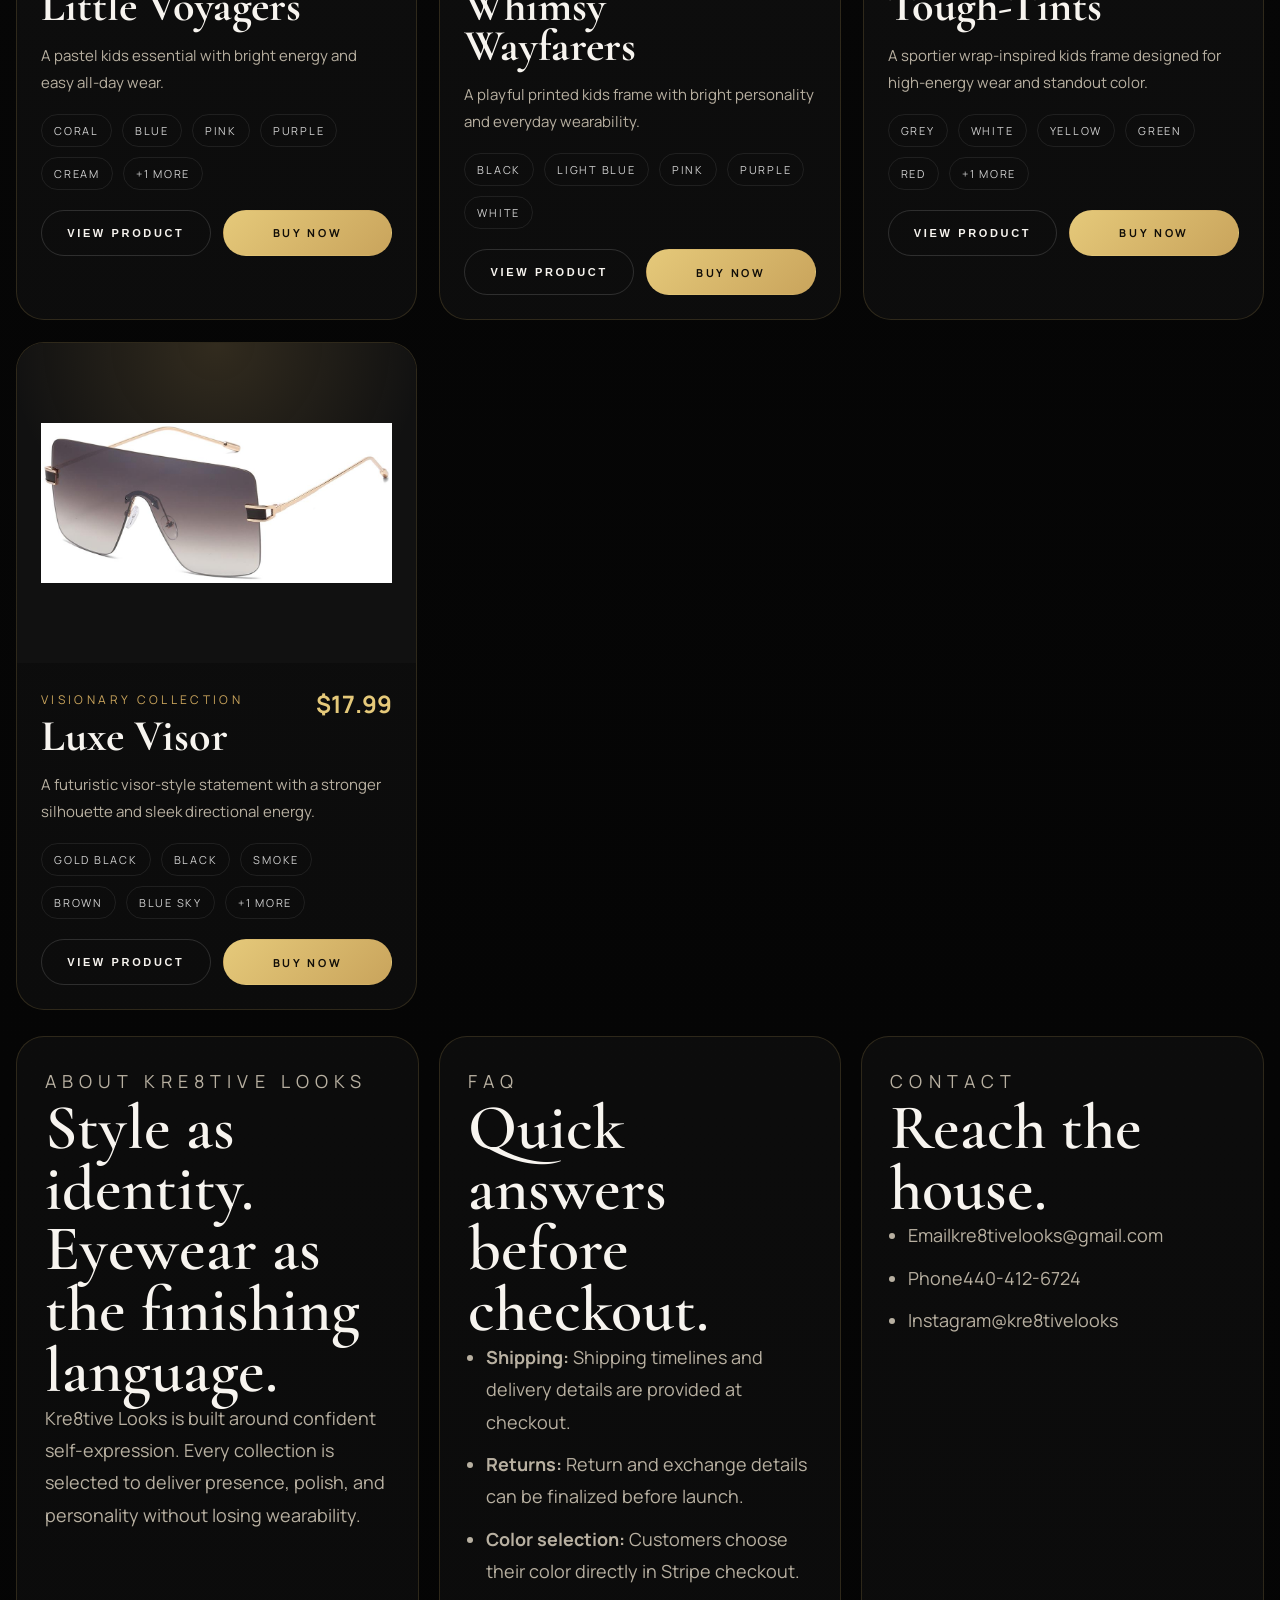
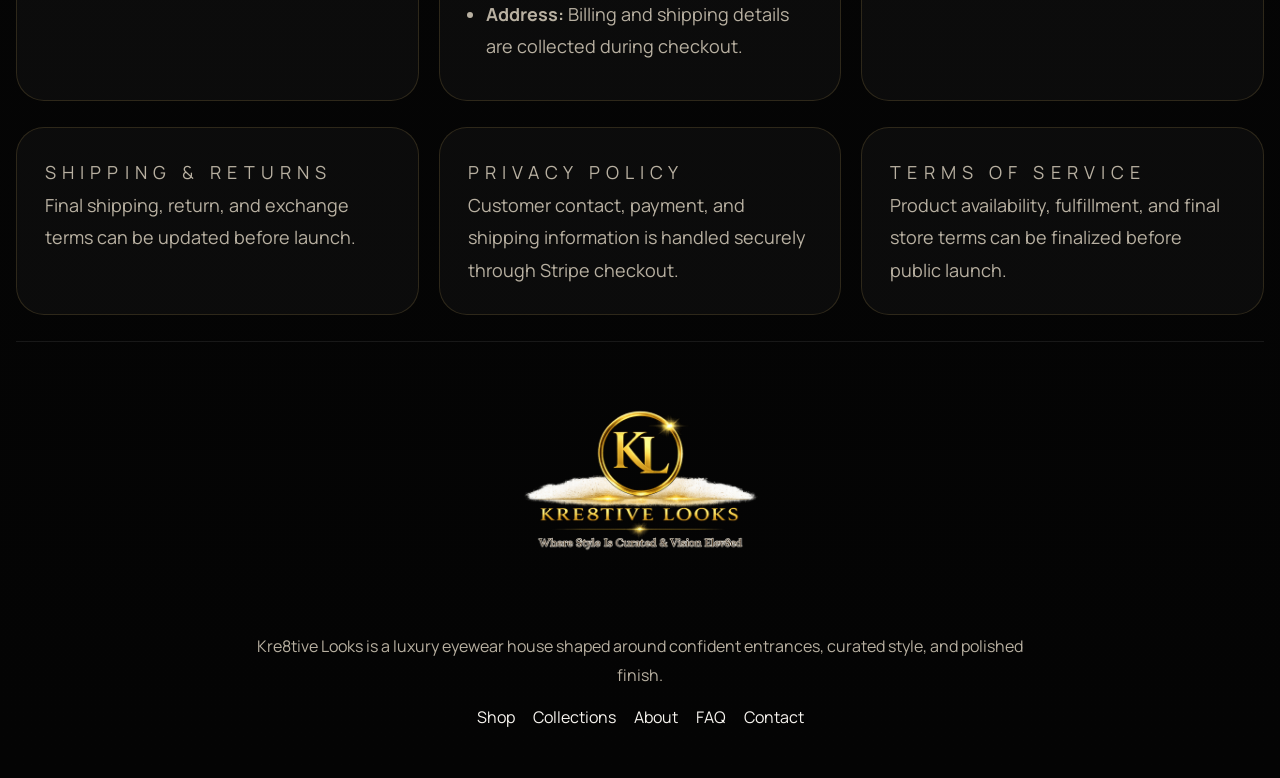
==== commit 07a99251: "Update index.html" ====
--- a/index.html
+++ b/index.html
@@ -2,14 +2,20 @@
 <!DOCTYPE html>
 <html lang="en">
 <head>
-  <meta charset="UTF-8">
-  <meta name="viewport" content="width=device-width, initial-scale=1.0">
+  <meta charset="UTF-8" />
+  <meta name="viewport" content="width=device-width, initial-scale=1.0" />
   <title>Kre8tive Looks | Luxury Eyewear House</title>
-  <meta name="description" content="Kre8tive Looks is a luxury eyewear house offering curated sunglasses across Halo, Angles, Allure, Flight, Kids Club, and Visionary collections.">
-  <link rel="preconnect" href="https://fonts.googleapis.com">
-  <link rel="preconnect" href="https://fonts.gstatic.com" crossorigin>
-  <link href="https://fonts.googleapis.com/css2?family=Cormorant+Garamond:wght@500;600;700&family=Manrope:wght@400;500;600;700&display=swap" rel="stylesheet">
-  <link rel="stylesheet" href="./style.css">
+  <meta
+    name="description"
+    content="Kre8tive Looks is a luxury eyewear house offering curated sunglasses across Halo, Angles, Allure, Flight, Kids Club, and Visionary collections."
+  />
+  <link rel="preconnect" href="https://fonts.googleapis.com" />
+  <link rel="preconnect" href="https://fonts.gstatic.com" crossorigin />
+  <link
+    href="https://fonts.googleapis.com/css2?family=Cormorant+Garamond:wght@500;600;700&family=Manrope:wght@400;500;600;700&display=swap"
+    rel="stylesheet"
+  />
+  <link rel="stylesheet" href="./style.css" />
 </head>
 <body>
   <div class="site-shell">
@@ -27,7 +33,7 @@
         </nav>
 
         <a class="brand-lockup" href="#top" aria-label="Kre8tive Looks home">
-          <img src="./kre8tive-looks-transparent-hero.png" alt="Kre8tive Looks logo">
+          <img src="./kre8tive-looks-transparent-hero.png" alt="Kre8tive Looks logo" />
         </a>
 
         <nav class="main-nav nav-right" aria-label="Secondary">
@@ -44,11 +50,12 @@
           <p class="eyebrow">Curated Luxury</p>
 
           <div class="hero-brand" aria-label="Kre8tive Looks">
-            <img src="./kre8tive-looks-transparent-hero.png" alt="Kre8tive Looks logo">
+            <img src="./kre8tive-looks-transparent-hero.png" alt="Kre8tive Looks logo" />
           </div>
 
           <p class="hero-text">
-            Kre8tive Looks brings together statement sunglasses collections for every look, every entrance, and every point of view.
+            Kre8tive Looks brings together statement sunglasses collections for every look,
+            every entrance, and every point of view.
           </p>
 
           <div class="hero-actions">
@@ -68,7 +75,8 @@
             <p class="eyebrow">House Edit</p>
             <h2>Luxury shape, polished finish, confident presence.</h2>
             <p>
-              Build a sharper look through Halo minimalism, Flight aviators, Allure glamour, Angles geometry, and Kids Club essentials.
+              Build a sharper look through Halo minimalism, Flight aviators, Allure glamour,
+              Angles geometry, and Kids Club essentials.
             </p>
           </div>
         </div>
@@ -112,7 +120,8 @@
           <p class="eyebrow">About Kre8tive Looks</p>
           <h2>Style as identity. Eyewear as the finishing language.</h2>
           <p>
-            Kre8tive Looks is built around confident self-expression. Every collection is selected to deliver presence, polish, and personality without losing wearability.
+            Kre8tive Looks is built around confident self-expression. Every collection is
+            selected to deliver presence, polish, and personality without losing wearability.
           </p>
         </article>
 
@@ -120,10 +129,10 @@
           <p class="eyebrow">FAQ</p>
           <h2>Quick answers before checkout.</h2>
           <ul class="faq-list">
-            <li><strong>Shipping:</strong> Standard fulfillment timelines and tracking details can be shared at launch.</li>
-            <li><strong>Returns:</strong> Return policy copy can be finalized before publish.</li>
-            <li><strong>UV Protection:</strong> Product sheets indicate UV400 protection where provided.</li>
-            <li><strong>Colorways:</strong> All available color options are shown on each product card and detail view.</li>
+            <li><strong>Shipping:</strong> Shipping timelines and delivery details are provided at checkout.</li>
+            <li><strong>Returns:</strong> Return and exchange details can be finalized before launch.</li>
+            <li><strong>Color selection:</strong> Customers choose their color directly in Stripe checkout.</li>
+            <li><strong>Address:</strong> Billing and shipping details are collected during checkout.</li>
           </ul>
         </article>
 
@@ -141,24 +150,27 @@
       <section class="policy-grid">
         <article class="policy-card">
           <p class="eyebrow">Shipping &amp; Returns</p>
-          <p>Refined service copy can be finalized before launch. This section is ready for your final shipping and return terms.</p>
+          <p>Final shipping, return, and exchange terms can be updated before launch.</p>
         </article>
 
         <article class="policy-card">
           <p class="eyebrow">Privacy Policy</p>
-          <p>Placeholder privacy copy area for your final business policy text.</p>
+          <p>Customer contact, payment, and shipping information is handled securely through Stripe checkout.</p>
         </article>
 
         <article class="policy-card">
           <p class="eyebrow">Terms of Service</p>
-          <p>Placeholder terms copy area for your final store terms.</p>
+          <p>Product availability, fulfillment, and final store terms can be finalized before public launch.</p>
         </article>
       </section>
     </main>
 
     <footer class="site-footer">
-      <img class="footer-logo" src="./kre8tive-looks-transparent-hero.png" alt="Kre8tive Looks">
-      <p>Kre8tive Looks is a luxury eyewear house shaped around confident entrances, curated style, and polished finish.</p>
+      <img class="footer-logo" src="./kre8tive-looks-transparent-hero.png" alt="Kre8tive Looks logo" />
+      <p>
+        Kre8tive Looks is a luxury eyewear house shaped around confident entrances,
+        curated style, and polished finish.
+      </p>
       <div class="footer-links">
         <a href="#shop">Shop</a>
         <a href="#collections">Collections</a>
@@ -174,7 +186,7 @@
 
     <div class="dialog-body">
       <div class="dialog-gallery">
-        <img id="dialog-main-image" alt="">
+        <img id="dialog-main-image" alt="" />
         <div class="dialog-thumbs" id="dialog-thumbs"></div>
       </div>
 
@@ -185,7 +197,15 @@
         <p id="dialog-description"></p>
         <div class="color-tags" id="dialog-colors"></div>
         <ul class="feature-list" id="dialog-features"></ul>
-        <button class="button button-gold button-disabled" type="button">Stripe Link Needed</button>
+        <a
+          class="button button-gold"
+          id="dialog-buy-button"
+          href="#"
+          target="_blank"
+          rel="noopener noreferrer"
+        >
+          Buy Now
+        </a>
       </div>
     </div>
   </dialog>
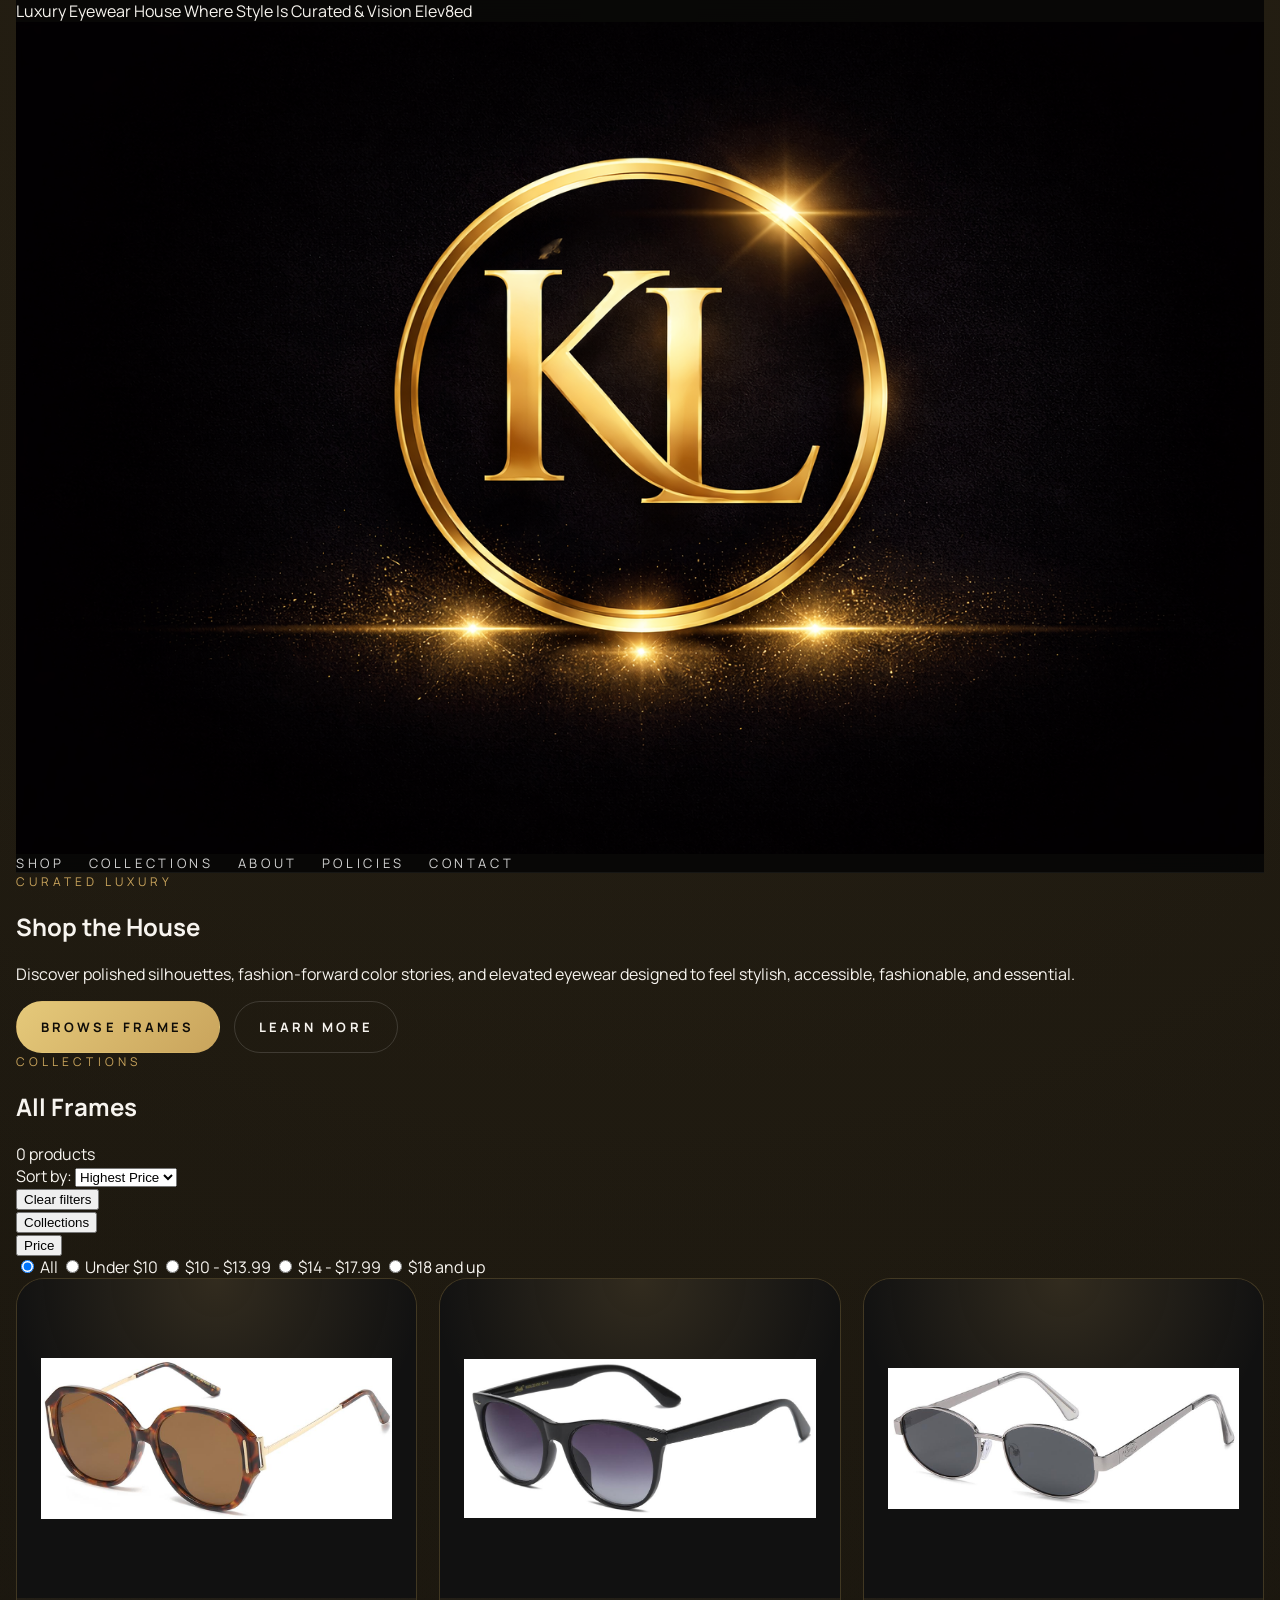
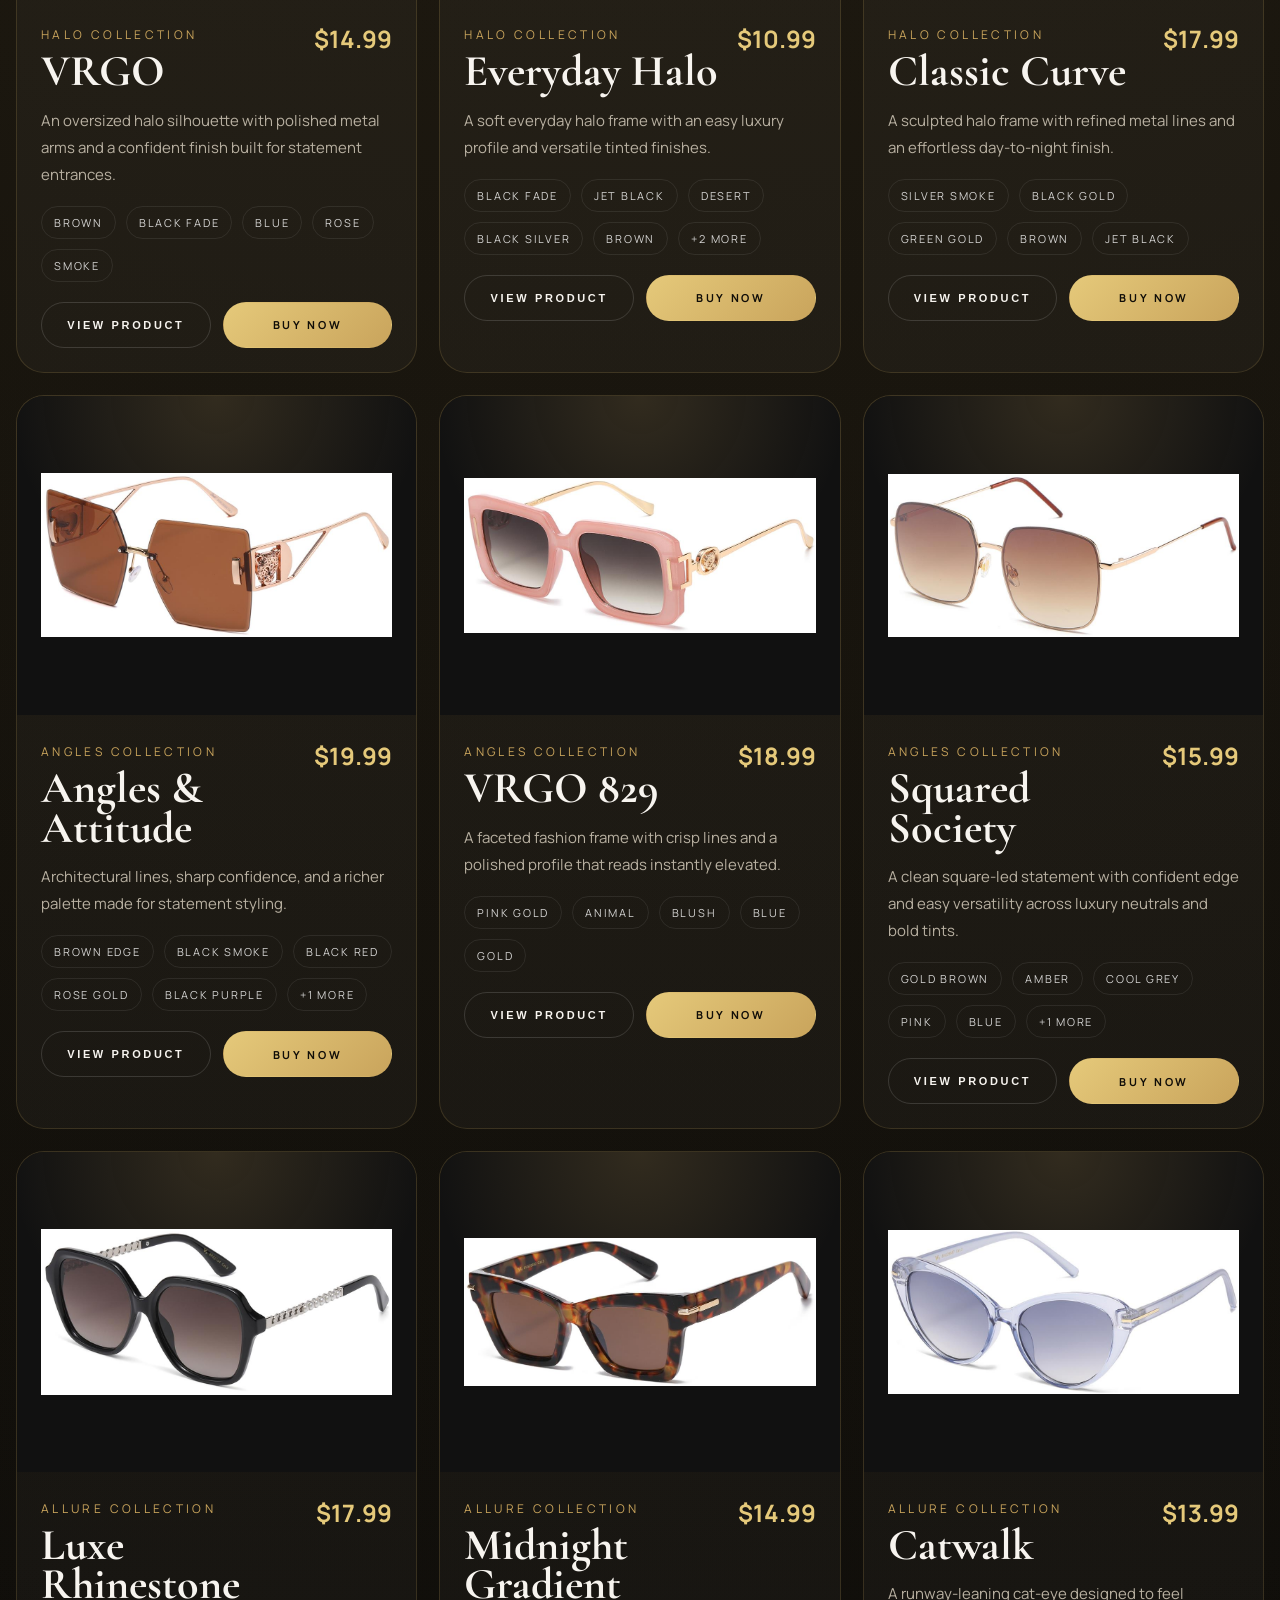
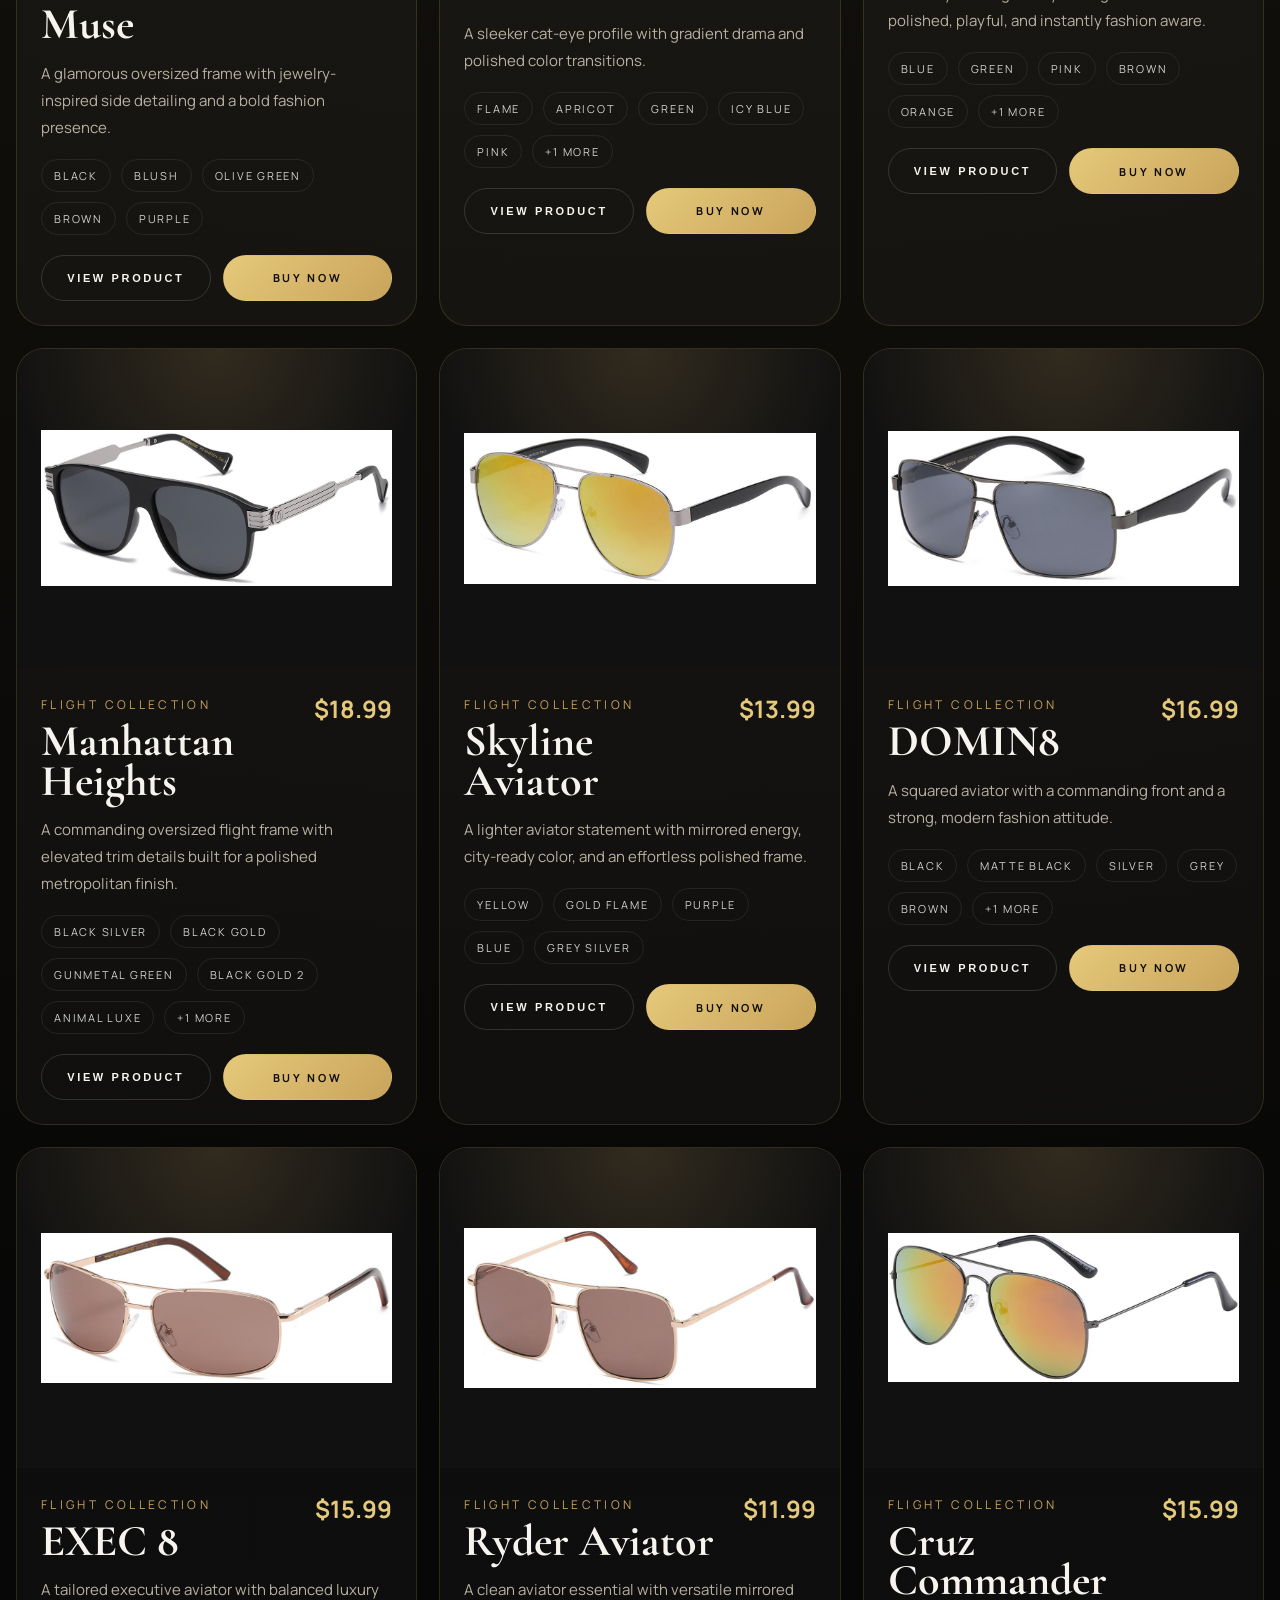
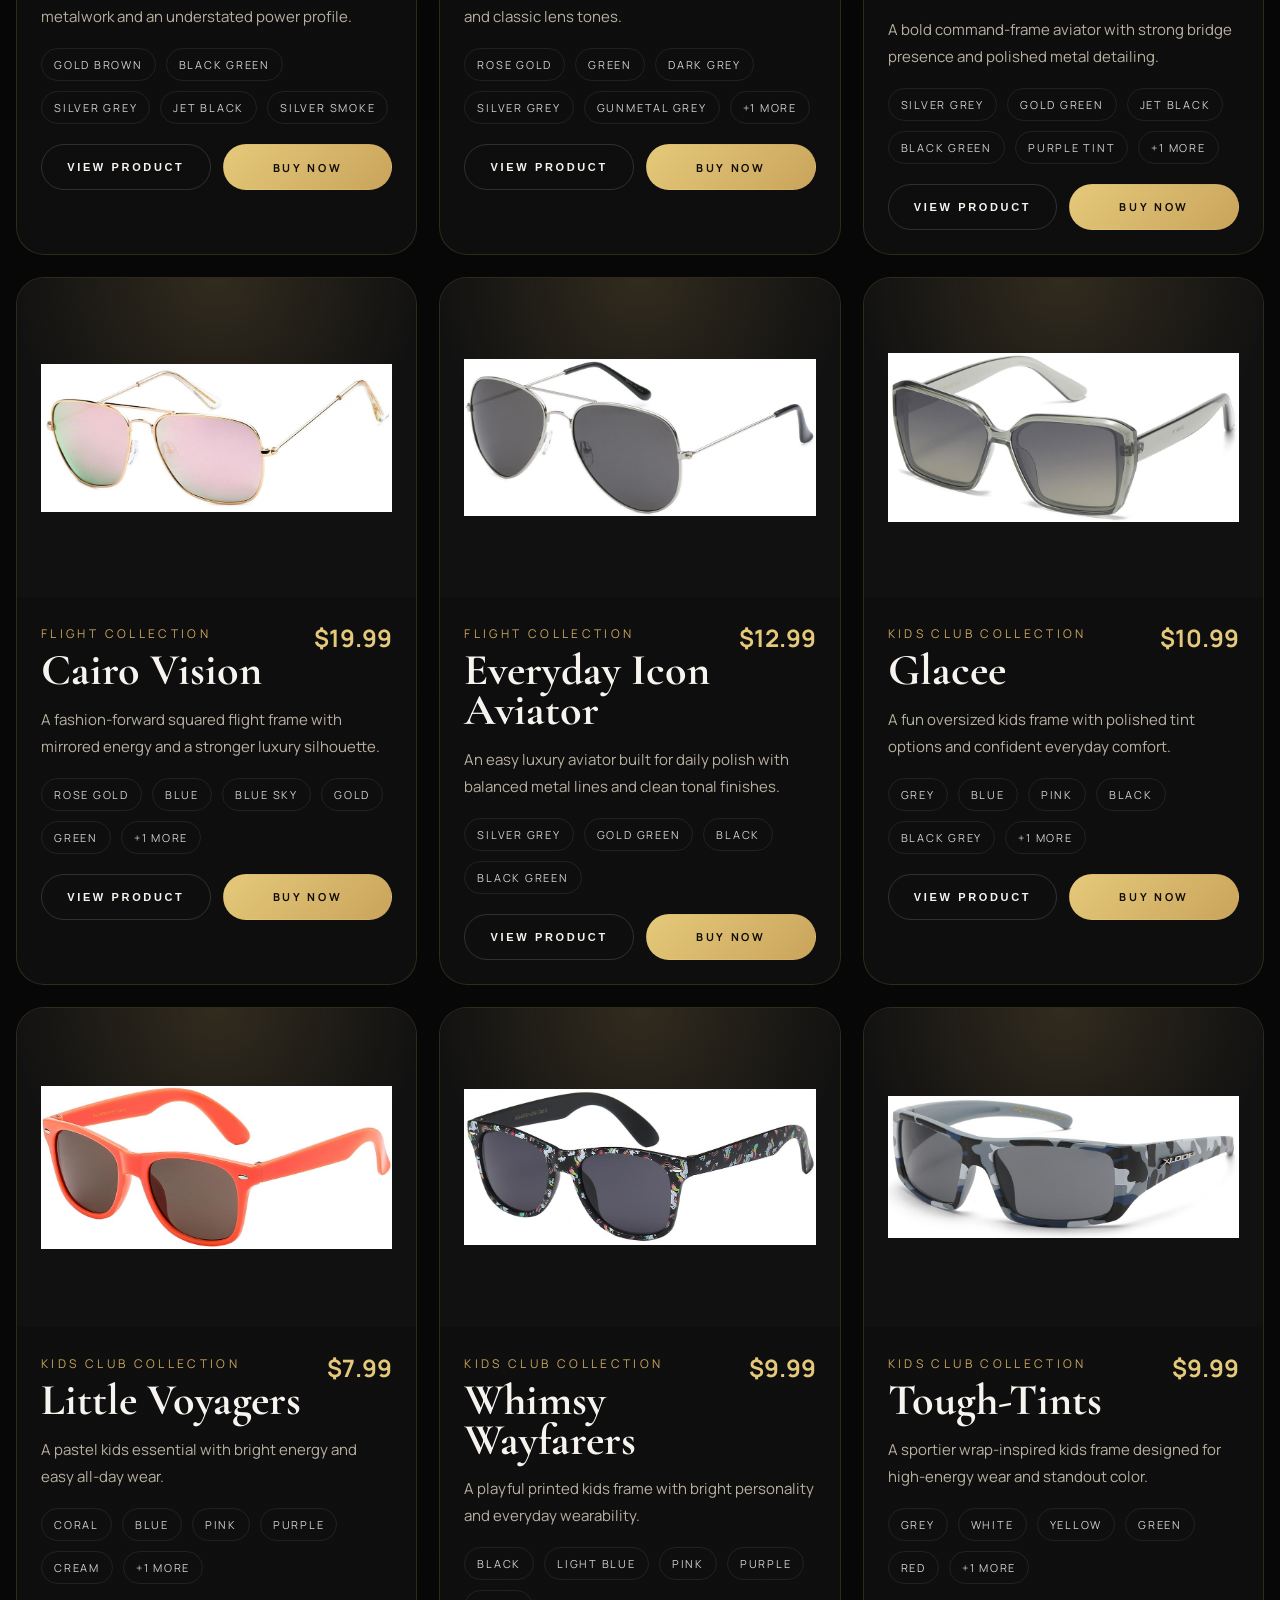
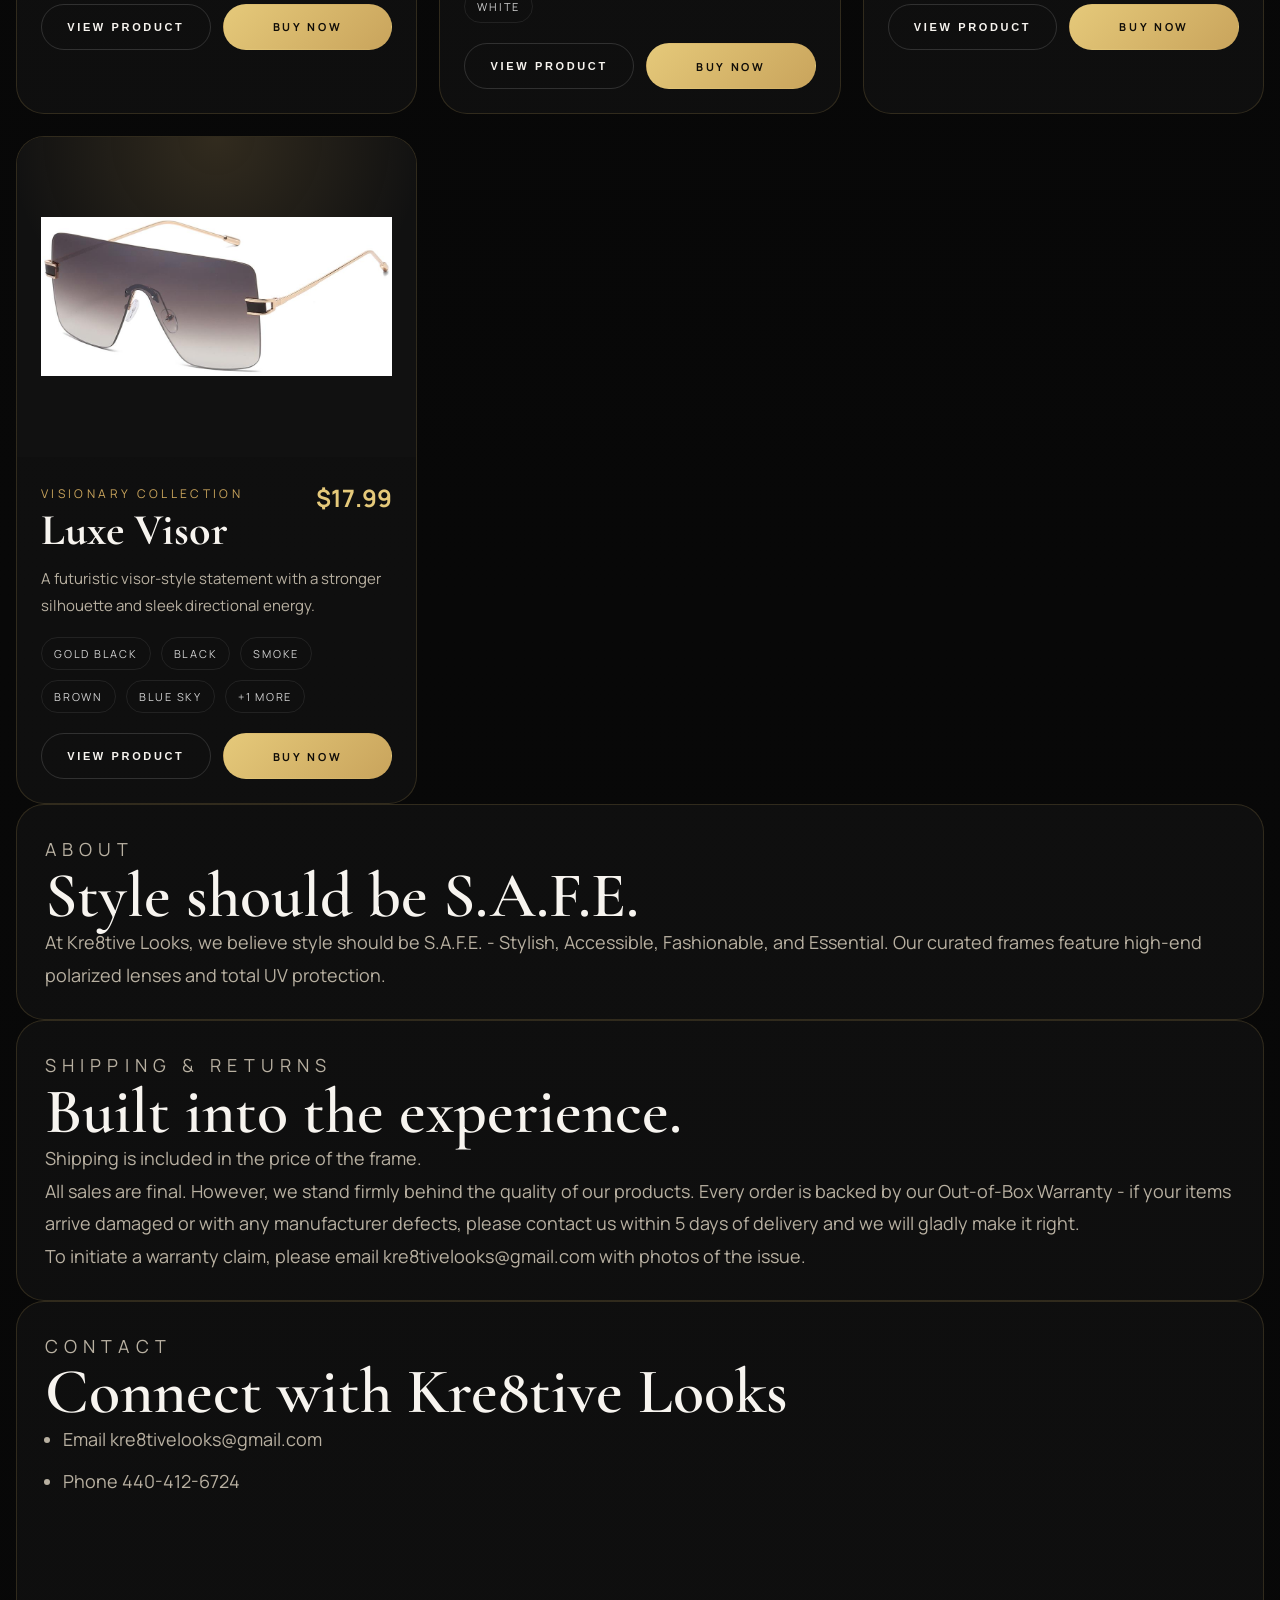
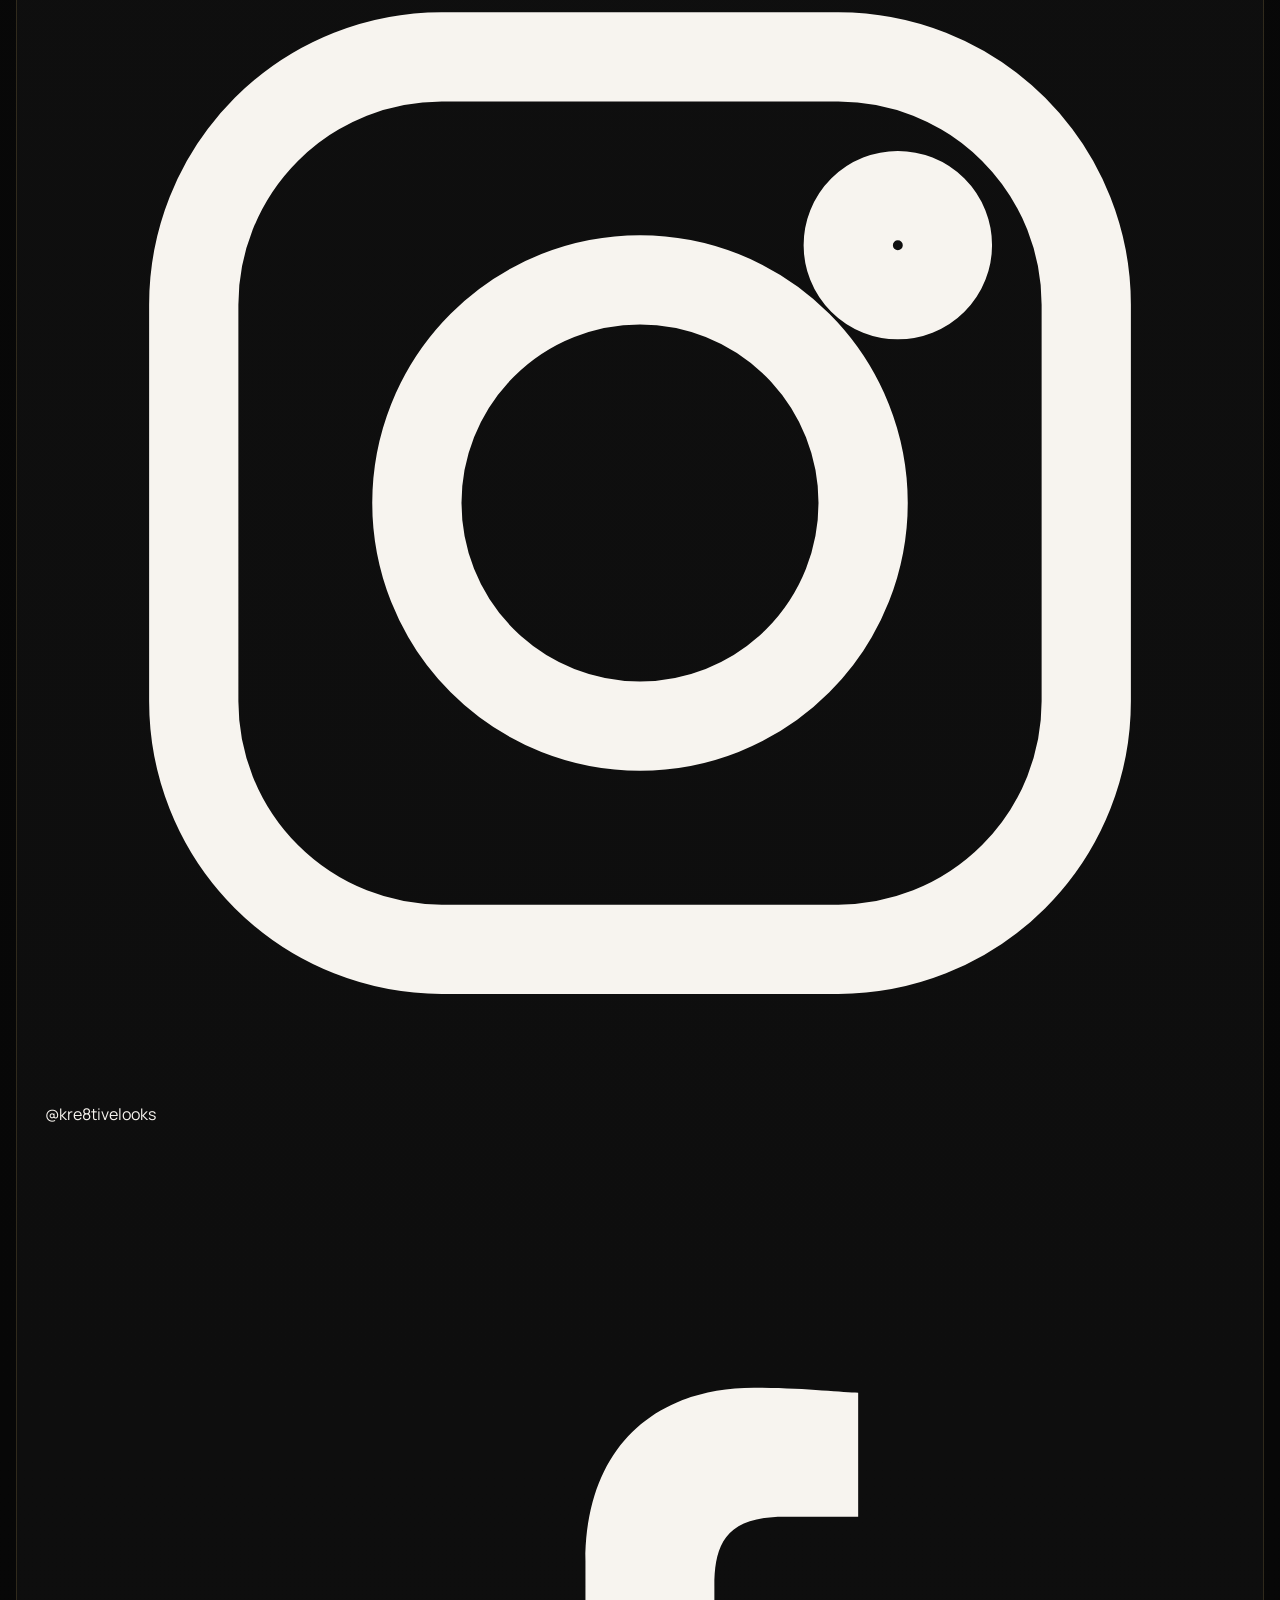
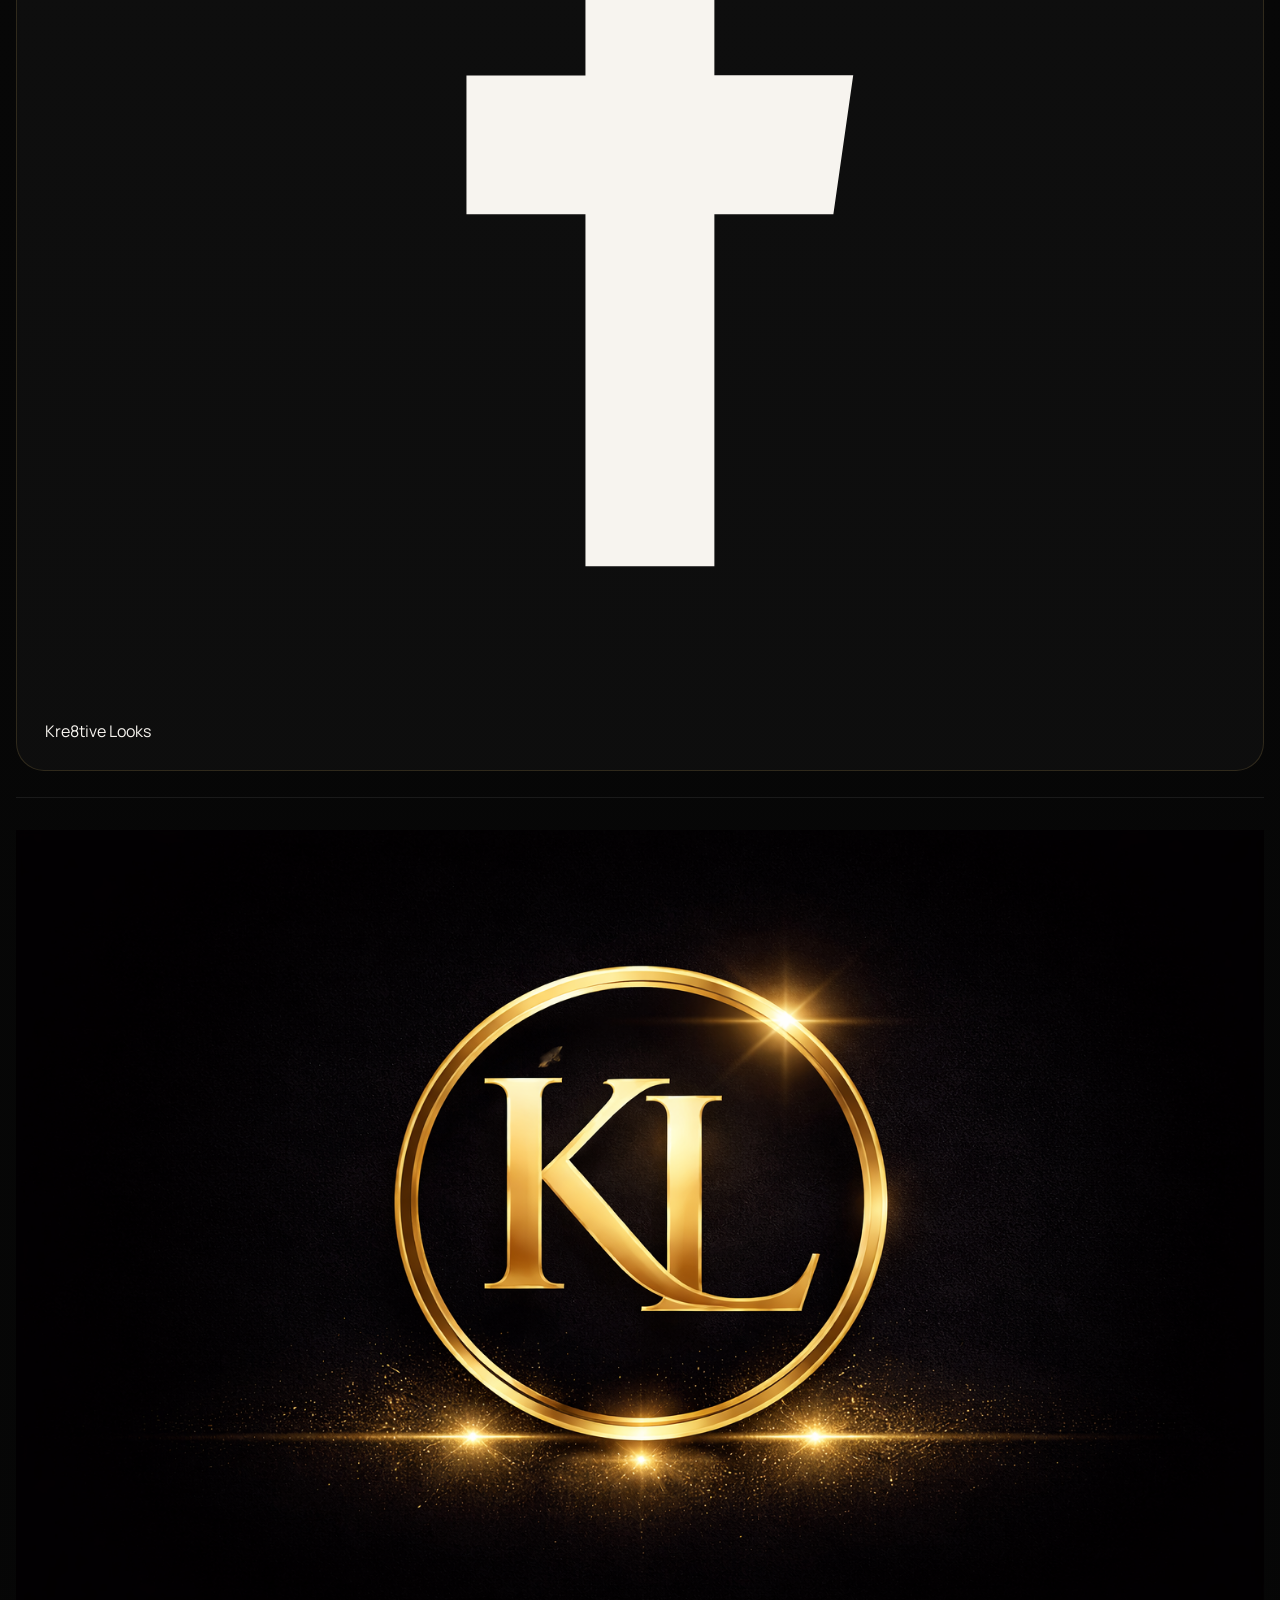
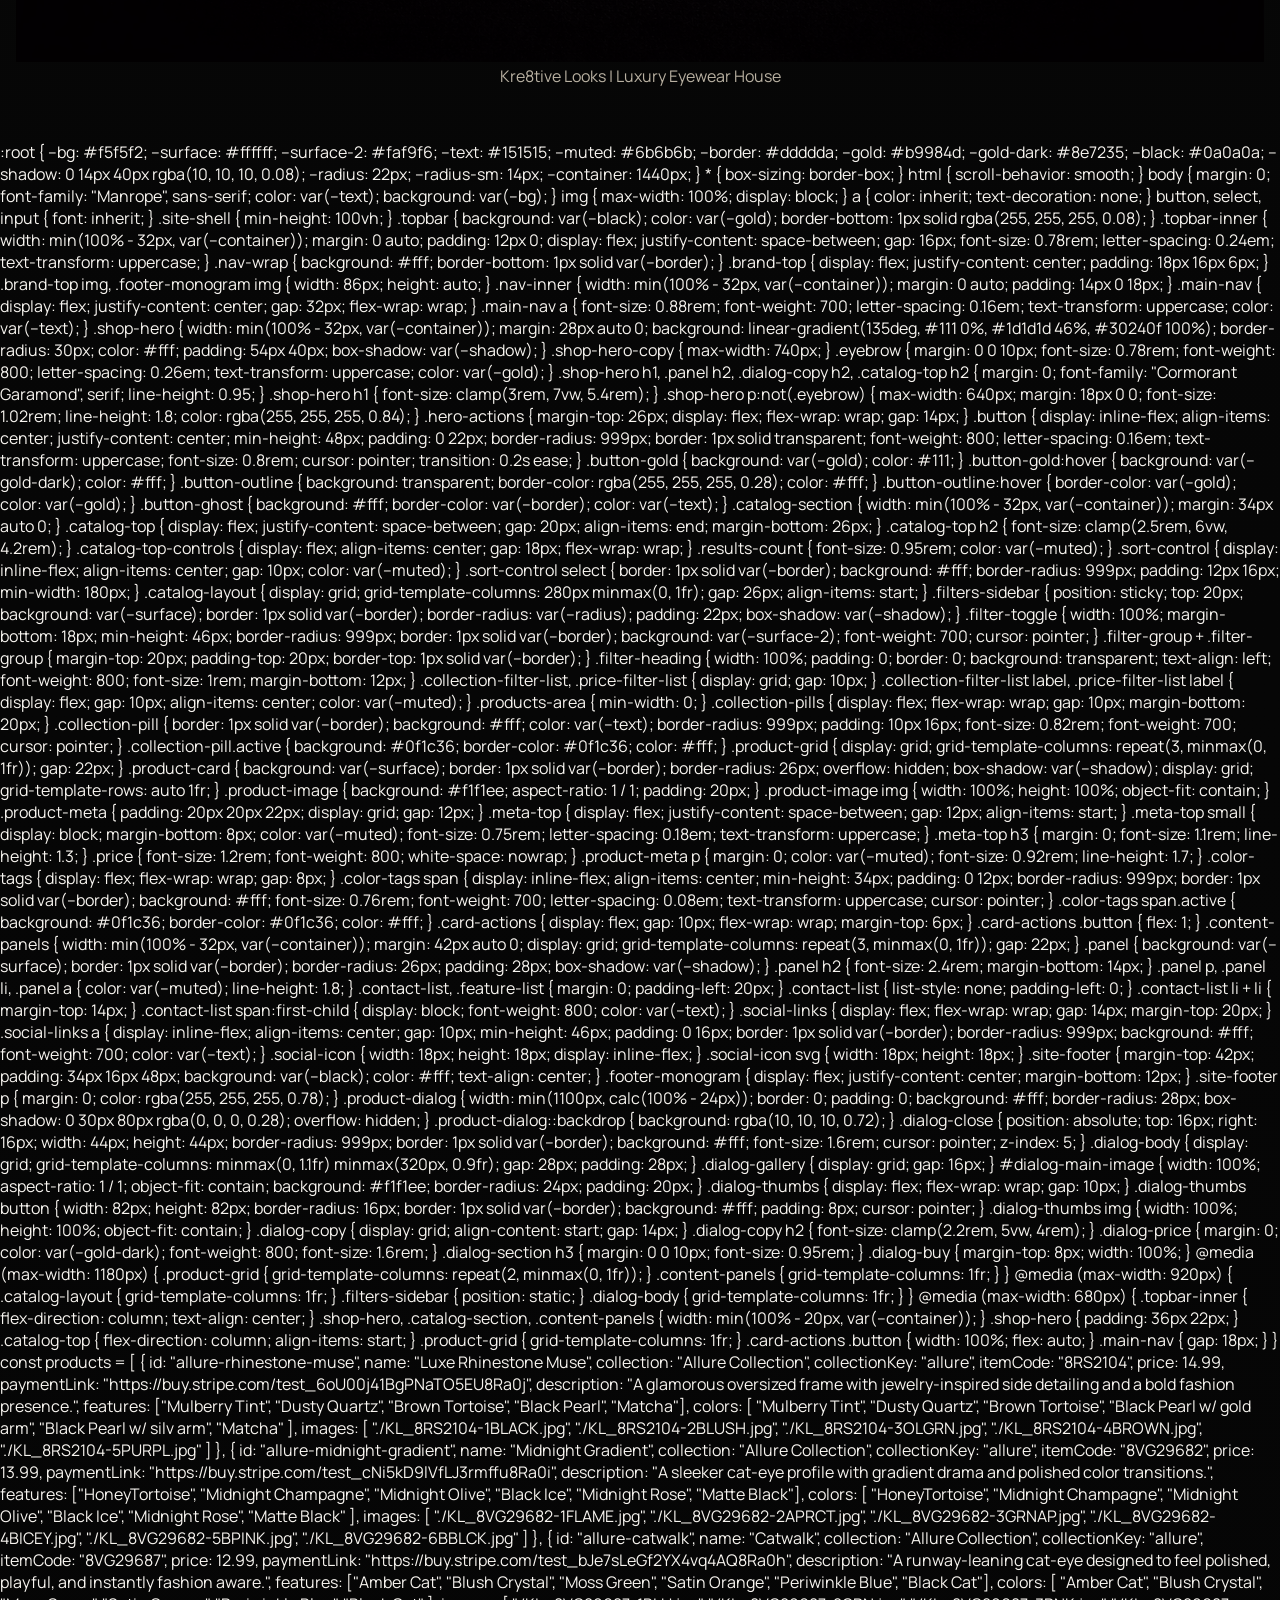
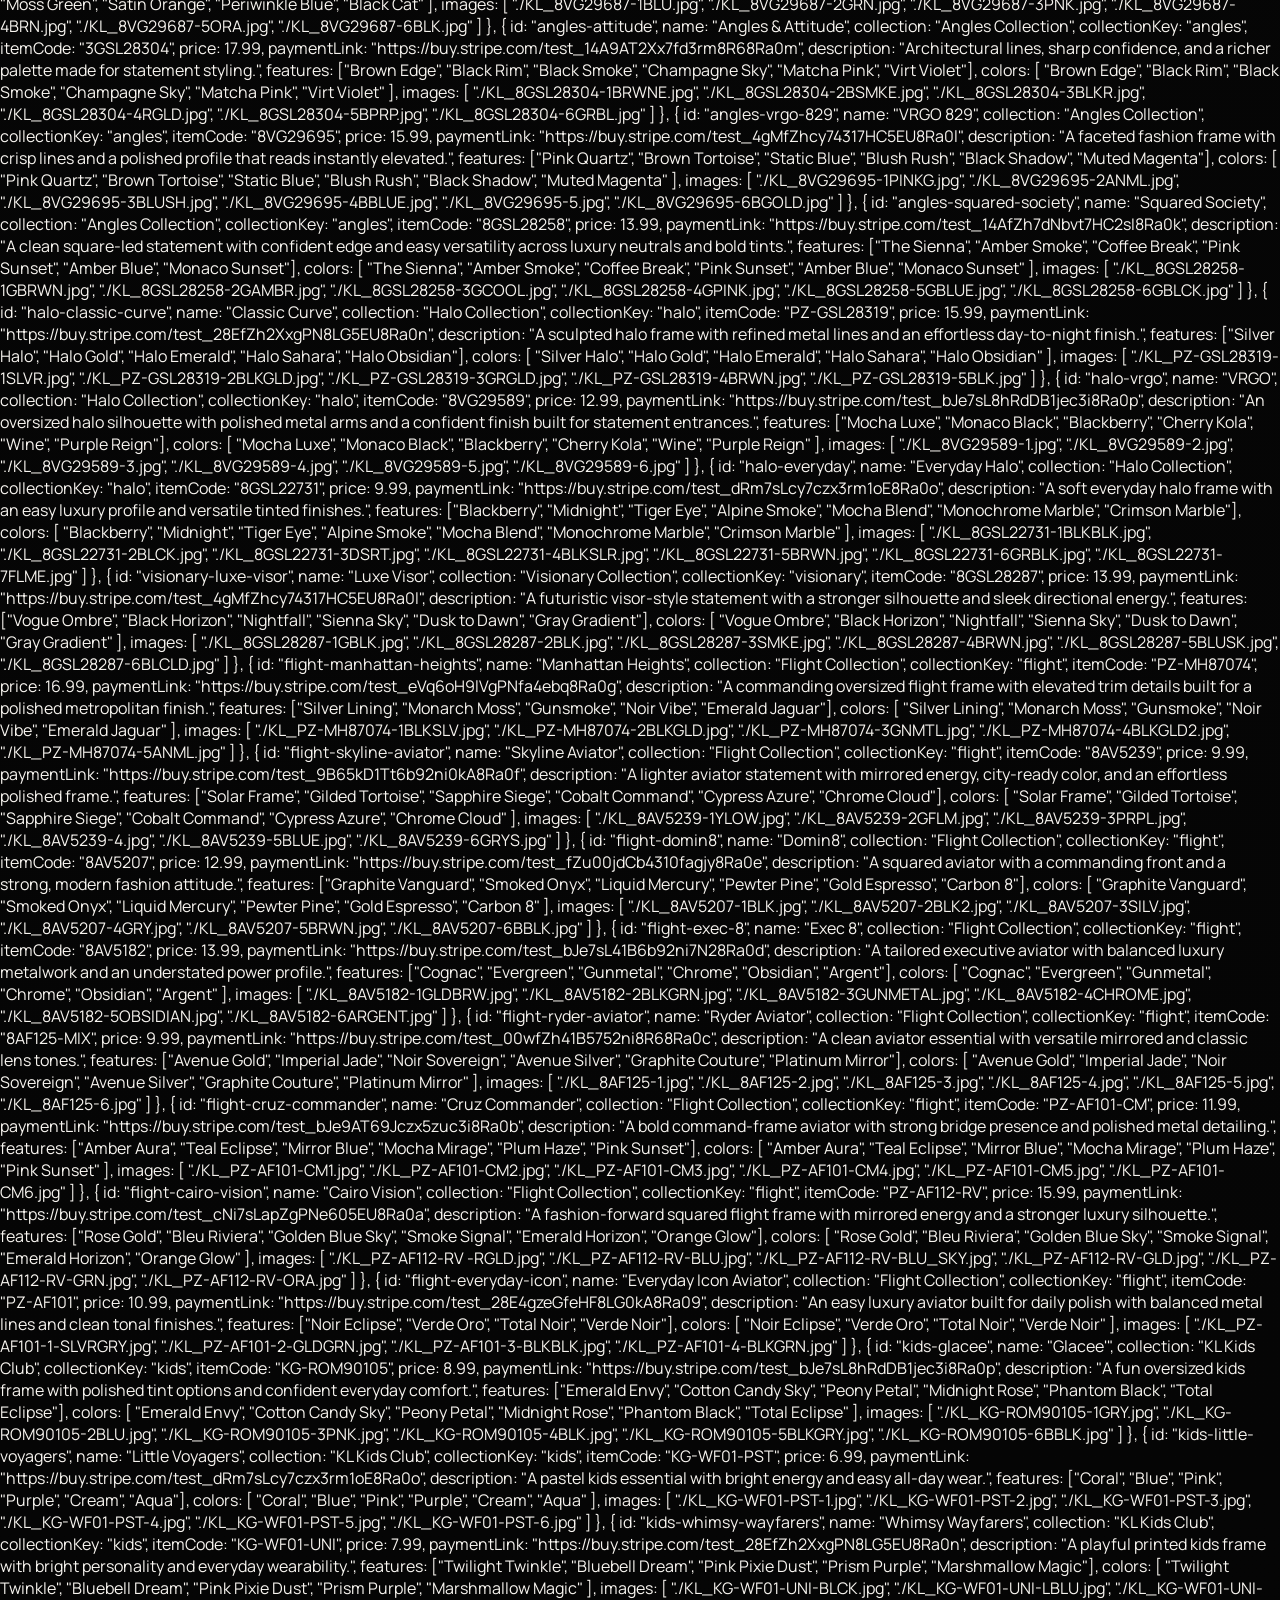
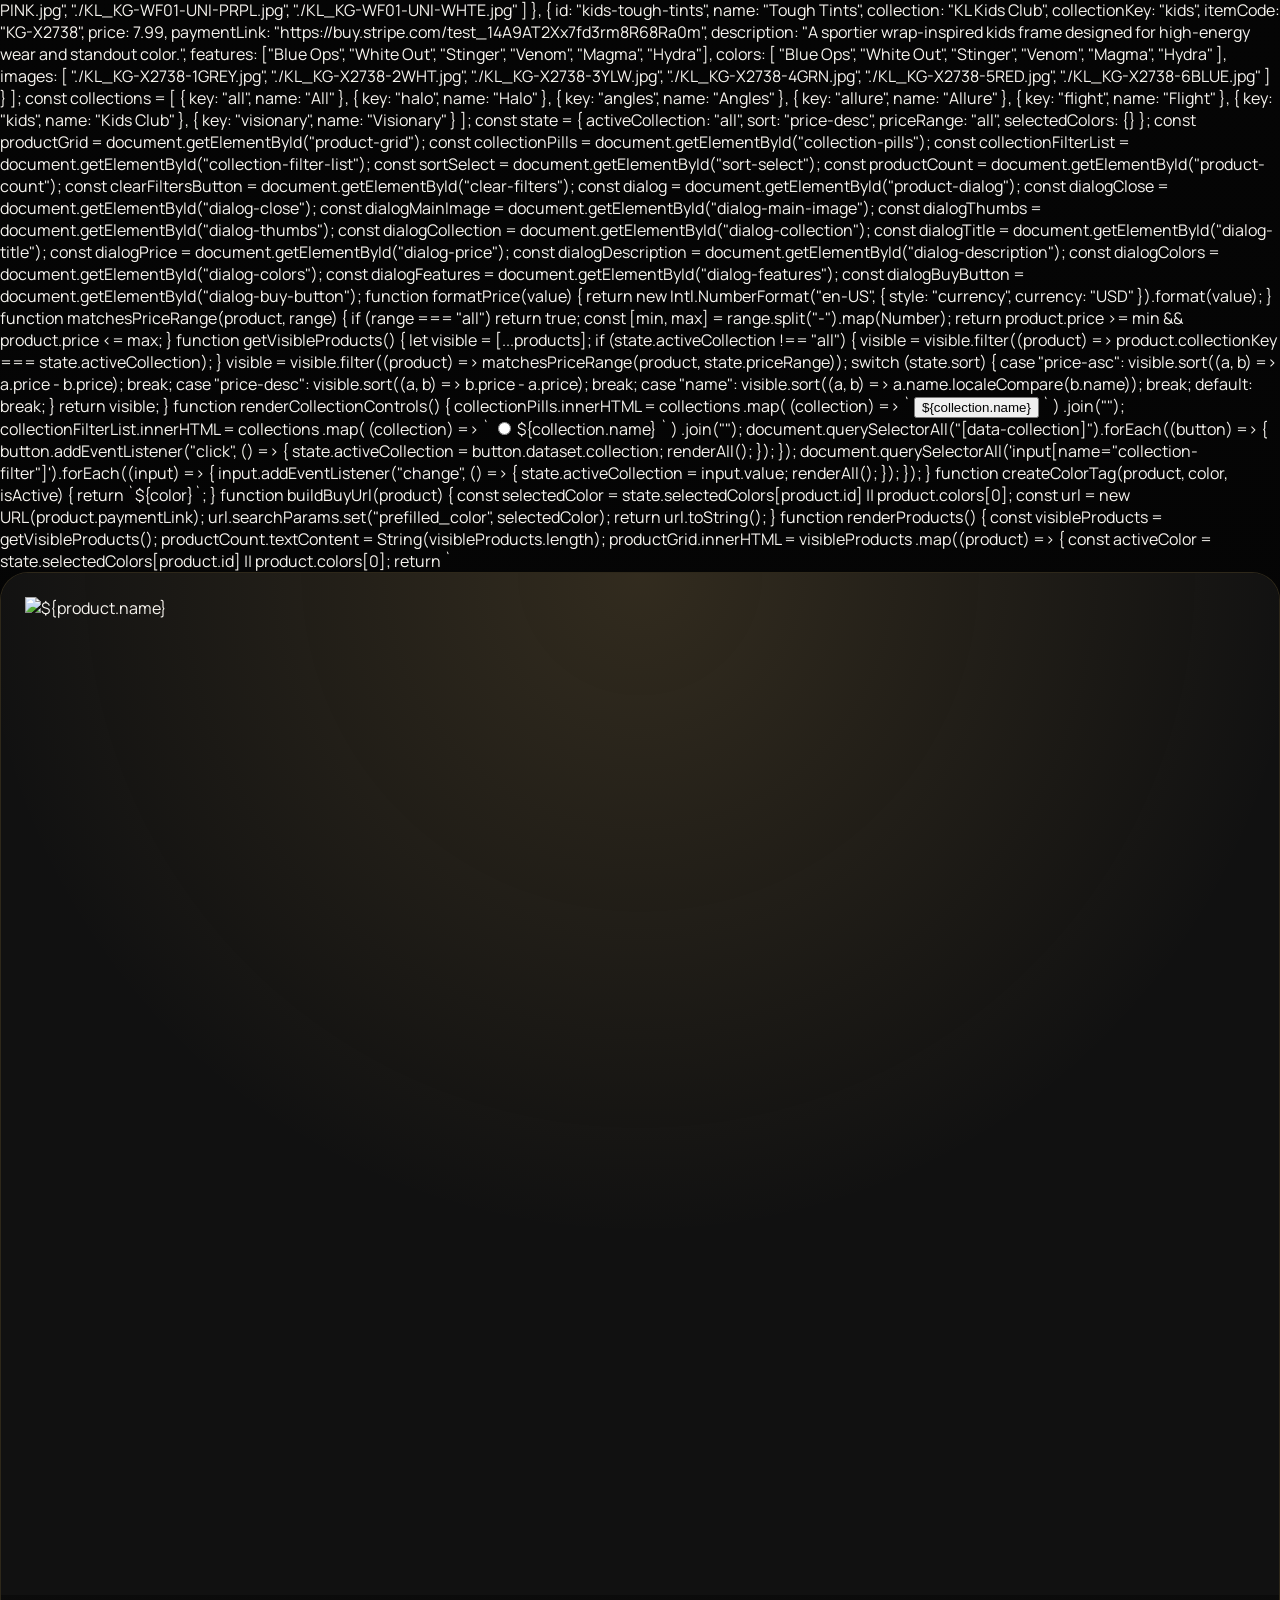
==== commit a28d053c: "Update index.html" ====
--- a/index.html
+++ b/index.html
@@ -7,182 +7,193 @@
   <title>Kre8tive Looks | Luxury Eyewear House</title>
   <meta
     name="description"
-    content="Kre8tive Looks is a luxury eyewear house offering curated sunglasses across Halo, Angles, Allure, Flight, Kids Club, and Visionary collections."
+    content="Luxury eyewear house featuring curated frames across Halo, Angles, Allure, Flight, Kids Club, and Visionary collections."
   />
   <link rel="preconnect" href="https://fonts.googleapis.com" />
   <link rel="preconnect" href="https://fonts.gstatic.com" crossorigin />
   <link
-    href="https://fonts.googleapis.com/css2?family=Cormorant+Garamond:wght@500;600;700&family=Manrope:wght@400;500;600;700&display=swap"
+    href="https://fonts.googleapis.com/css2?family=Cormorant+Garamond:wght@500;600;700&family=Manrope:wght@400;500;600;700;800&display=swap"
     rel="stylesheet"
   />
   <link rel="stylesheet" href="./style.css" />
 </head>
 <body>
   <div class="site-shell">
-    <header class="site-header" id="top">
-      <div class="utility-row">
-        <span>Luxury Eyewear House</span>
-        <span>Where Style Is Curated &amp; Vision Elev8ed</span>
+    <header class="site-header">
+      <div class="topbar">
+        <div class="topbar-inner">
+          <span class="topbar-copy">Luxury Eyewear House</span>
+          <span class="topbar-slogan">Where Style Is Curated &amp; Vision Elev8ed</span>
+        </div>
       </div>
 
-      <div class="nav-row">
-        <nav class="main-nav" aria-label="Primary">
-          <a href="#shop">Shop</a>
-          <a href="#collections">Collections</a>
-          <a href="#about">About</a>
-        </nav>
-
-        <a class="brand-lockup" href="#top" aria-label="Kre8tive Looks home">
-          <img src="./kre8tive-looks-transparent-hero.png" alt="Kre8tive Looks logo" />
-        </a>
-
-        <nav class="main-nav nav-right" aria-label="Secondary">
-          <a href="#faq">FAQ</a>
-          <a href="#contact">Contact</a>
-          <a class="nav-pill" href="#shop">Shop House</a>
-        </nav>
+      <div class="nav-wrap">
+        <div class="brand-top">
+          <img src="./kl-monogram.png" alt="Kre8tive Looks KL monogram" />
+        </div>
+
+        <div class="nav-inner">
+          <nav class="main-nav" aria-label="Primary navigation">
+            <a href="#shop">Shop</a>
+            <a href="#collections">Collections</a>
+            <a href="#about">About</a>
+            <a href="#policies">Policies</a>
+            <a href="#contact">Contact</a>
+          </nav>
+        </div>
       </div>
     </header>
 
     <main>
-      <section class="hero">
-        <div class="hero-copy">
+      <section class="shop-hero">
+        <div class="shop-hero-copy">
           <p class="eyebrow">Curated Luxury</p>
-
-          <div class="hero-brand" aria-label="Kre8tive Looks">
-            <img src="./kre8tive-looks-transparent-hero.png" alt="Kre8tive Looks logo" />
-          </div>
-
-          <p class="hero-text">
-            Kre8tive Looks brings together statement sunglasses collections for every look,
-            every entrance, and every point of view.
+          <h1>Shop the House</h1>
+          <p>
+            Discover polished silhouettes, fashion-forward color stories, and
+            elevated eyewear designed to feel stylish, accessible, fashionable,
+            and essential.
           </p>
-
           <div class="hero-actions">
-            <a class="button button-gold" href="#shop">Shop All Styles</a>
-            <a class="button button-ghost" href="#collections">Explore Collections</a>
-          </div>
-
-          <ul class="hero-stats" aria-label="Store overview">
-            <li><strong id="stat-products">0</strong><span>Styles</span></li>
-            <li><strong id="stat-variants">0</strong><span>Colorways</span></li>
-            <li><strong id="stat-collections">0</strong><span>Collections</span></li>
-          </ul>
-        </div>
-
-        <div class="hero-stage">
-          <div class="hero-card">
-            <p class="eyebrow">House Edit</p>
-            <h2>Luxury shape, polished finish, confident presence.</h2>
-            <p>
-              Build a sharper look through Halo minimalism, Flight aviators, Allure glamour,
-              Angles geometry, and Kids Club essentials.
-            </p>
+            <a class="button button-gold" href="#shop">Browse Frames</a>
+            <a class="button button-outline" href="#about">Learn More</a>
           </div>
         </div>
       </section>
 
-      <section class="collections-section" id="collections">
-        <div class="section-heading">
+      <section class="catalog-section" id="shop">
+        <div class="catalog-top">
           <div>
             <p class="eyebrow">Collections</p>
-            <h2>Distinct moods. One Elev8ed point of view.</h2>
+            <h2>All Frames</h2>
           </div>
-        </div>
-        <div class="collection-chips" id="collection-chips"></div>
-      </section>
-
-      <section class="shop-section" id="shop">
-        <div class="section-heading shop-heading">
-          <div>
-            <p class="eyebrow">Shop The House</p>
-            <h2>Curated luxury across every collection.</h2>
-          </div>
-
-          <div class="shop-tools">
-            <label class="shop-select">
-              <span>Sort</span>
-              <select id="sort-select" aria-label="Sort products">
+
+          <div class="catalog-top-controls">
+            <div class="results-count">
+              <span id="product-count">0</span> products
+            </div>
+
+            <label class="sort-control" for="sort-select">
+              <span>Sort by:</span>
+              <select id="sort-select">
+                <option value="price-desc" selected>Highest Price</option>
+                <option value="price-asc">Lowest Price</option>
+                <option value="name">Name</option>
                 <option value="featured">Featured</option>
-                <option value="price-asc">Price: Low to High</option>
-                <option value="price-desc">Price: High to Low</option>
-                <option value="name">Name</option>
               </select>
             </label>
           </div>
         </div>
 
-        <div class="product-grid" id="product-grid"></div>
+        <div class="catalog-layout">
+          <aside class="filters-sidebar" aria-label="Filters">
+            <button class="filter-toggle" id="clear-filters" type="button">Clear filters</button>
+
+            <div class="filter-group">
+              <button class="filter-heading" type="button">Collections</button>
+              <div class="collection-filter-list" id="collection-filter-list"></div>
+            </div>
+
+            <div class="filter-group">
+              <button class="filter-heading" type="button">Price</button>
+              <div class="price-filter-list">
+                <label><input type="radio" name="price-range" value="all" checked /> All</label>
+                <label><input type="radio" name="price-range" value="0-9.99" /> Under $10</label>
+                <label><input type="radio" name="price-range" value="10-13.99" /> $10 - $13.99</label>
+                <label><input type="radio" name="price-range" value="14-17.99" /> $14 - $17.99</label>
+                <label><input type="radio" name="price-range" value="18-100" /> $18 and up</label>
+              </div>
+            </div>
+          </aside>
+
+          <div class="products-area">
+            <div class="collection-pills" id="collection-pills"></div>
+            <div class="product-grid" id="product-grid"></div>
+          </div>
+        </div>
       </section>
 
-      <section class="house-panels">
+      <section class="content-panels">
         <article class="panel" id="about">
-          <p class="eyebrow">About Kre8tive Looks</p>
-          <h2>Style as identity. Eyewear as the finishing language.</h2>
+          <p class="eyebrow">About</p>
+          <h2>Style should be S.A.F.E.</h2>
           <p>
-            Kre8tive Looks is built around confident self-expression. Every collection is
-            selected to deliver presence, polish, and personality without losing wearability.
+            At Kre8tive Looks, we believe style should be S.A.F.E. -
+            Stylish, Accessible, Fashionable, and Essential. Our curated frames
+            feature high-end polarized lenses and total UV protection.
           </p>
         </article>
 
-        <article class="panel" id="faq">
-          <p class="eyebrow">FAQ</p>
-          <h2>Quick answers before checkout.</h2>
-          <ul class="faq-list">
-            <li><strong>Shipping:</strong> Shipping timelines and delivery details are provided at checkout.</li>
-            <li><strong>Returns:</strong> Return and exchange details can be finalized before launch.</li>
-            <li><strong>Color selection:</strong> Customers choose their color directly in Stripe checkout.</li>
-            <li><strong>Address:</strong> Billing and shipping details are collected during checkout.</li>
-          </ul>
+        <article class="panel" id="policies">
+          <p class="eyebrow">Shipping &amp; Returns</p>
+          <h2>Built into the experience.</h2>
+          <p>
+            Shipping is included in the price of the frame.
+          </p>
+          <p>
+            All sales are final. However, we stand firmly behind the quality of
+            our products. Every order is backed by our Out-of-Box Warranty - if
+            your items arrive damaged or with any manufacturer defects, please
+            contact us within 5 days of delivery and we will gladly make it
+            right.
+          </p>
+          <p>
+            To initiate a warranty claim, please email
+            <a href="mailto:kre8tivelooks@gmail.com">kre8tivelooks@gmail.com</a>
+            with photos of the issue.
+          </p>
         </article>
 
         <article class="panel" id="contact">
           <p class="eyebrow">Contact</p>
-          <h2>Reach the house.</h2>
+          <h2>Connect with Kre8tive Looks</h2>
+
           <ul class="contact-list">
-            <li><span>Email</span><a href="mailto:kre8tivelooks@gmail.com">kre8tivelooks@gmail.com</a></li>
-            <li><span>Phone</span><a href="tel:4404126724">440-412-6724</a></li>
-            <li><span>Instagram</span><span>@kre8tivelooks</span></li>
+            <li>
+              <span>Email</span>
+              <a href="mailto:kre8tivelooks@gmail.com">kre8tivelooks@gmail.com</a>
+            </li>
+            <li>
+              <span>Phone</span>
+              <a href="tel:4404126724">440-412-6724</a>
+            </li>
           </ul>
-        </article>
-      </section>
-
-      <section class="policy-grid">
-        <article class="policy-card">
-          <p class="eyebrow">Shipping &amp; Returns</p>
-          <p>Final shipping, return, and exchange terms can be updated before launch.</p>
-        </article>
-
-        <article class="policy-card">
-          <p class="eyebrow">Privacy Policy</p>
-          <p>Customer contact, payment, and shipping information is handled securely through Stripe checkout.</p>
-        </article>
-
-        <article class="policy-card">
-          <p class="eyebrow">Terms of Service</p>
-          <p>Product availability, fulfillment, and final store terms can be finalized before public launch.</p>
+
+          <div class="social-links">
+            <a href="#" aria-label="Instagram">
+              <span class="social-icon" aria-hidden="true">
+                <svg viewBox="0 0 24 24" fill="none" stroke="currentColor" stroke-width="1.8">
+                  <rect x="3" y="3" width="18" height="18" rx="5"></rect>
+                  <circle cx="12" cy="12" r="4.5"></circle>
+                  <circle cx="17.2" cy="6.8" r="1"></circle>
+                </svg>
+              </span>
+              <span>@kre8tivelooks</span>
+            </a>
+
+            <a href="#" aria-label="Facebook">
+              <span class="social-icon" aria-hidden="true">
+                <svg viewBox="0 0 24 24" fill="currentColor">
+                  <path d="M13.5 21v-7.1h2.4l.4-2.8h-2.8V9.3c0-.8.2-1.4 1.4-1.4h1.5V5.4c-.3 0-1.1-.1-2.1-.1-2 0-3.4 1.2-3.4 3.5v2.3H8.5v2.8h2.4V21h2.6z"/>
+                </svg>
+              </span>
+              <span>Kre8tive Looks</span>
+            </a>
+          </div>
         </article>
       </section>
     </main>
 
     <footer class="site-footer">
-      <img class="footer-logo" src="./kre8tive-looks-transparent-hero.png" alt="Kre8tive Looks logo" />
-      <p>
-        Kre8tive Looks is a luxury eyewear house shaped around confident entrances,
-        curated style, and polished finish.
-      </p>
-      <div class="footer-links">
-        <a href="#shop">Shop</a>
-        <a href="#collections">Collections</a>
-        <a href="#about">About</a>
-        <a href="#faq">FAQ</a>
-        <a href="#contact">Contact</a>
+      <div class="footer-monogram">
+        <img src="./kl-monogram.png" alt="Kre8tive Looks KL monogram" />
       </div>
+      <p>Kre8tive Looks | Luxury Eyewear House</p>
     </footer>
   </div>
 
   <dialog class="product-dialog" id="product-dialog">
-    <button class="dialog-close" id="dialog-close" aria-label="Close product view">×</button>
+    <button class="dialog-close" id="dialog-close" aria-label="Close product details">×</button>
 
     <div class="dialog-body">
       <div class="dialog-gallery">
@@ -195,10 +206,16 @@
         <h2 id="dialog-title"></h2>
         <p class="dialog-price" id="dialog-price"></p>
         <p id="dialog-description"></p>
-        <div class="color-tags" id="dialog-colors"></div>
+
+        <div class="dialog-section">
+          <h3>Select your color</h3>
+          <div class="color-tags" id="dialog-colors"></div>
+        </div>
+
         <ul class="feature-list" id="dialog-features"></ul>
+
         <a
-          class="button button-gold"
+          class="button button-gold dialog-buy"
           id="dialog-buy-button"
           href="#"
           target="_blank"
@@ -213,3 +230,1590 @@
   <script src="./script.js"></script>
 </body>
 </html>
+
+<!-- FILE: style.css -->
+:root {
+  --bg: #f5f5f2;
+  --surface: #ffffff;
+  --surface-2: #faf9f6;
+  --text: #151515;
+  --muted: #6b6b6b;
+  --border: #ddddda;
+  --gold: #b9984d;
+  --gold-dark: #8e7235;
+  --black: #0a0a0a;
+  --shadow: 0 14px 40px rgba(10, 10, 10, 0.08);
+  --radius: 22px;
+  --radius-sm: 14px;
+  --container: 1440px;
+}
+
+* {
+  box-sizing: border-box;
+}
+
+html {
+  scroll-behavior: smooth;
+}
+
+body {
+  margin: 0;
+  font-family: "Manrope", sans-serif;
+  color: var(--text);
+  background: var(--bg);
+}
+
+img {
+  max-width: 100%;
+  display: block;
+}
+
+a {
+  color: inherit;
+  text-decoration: none;
+}
+
+button,
+select,
+input {
+  font: inherit;
+}
+
+.site-shell {
+  min-height: 100vh;
+}
+
+.topbar {
+  background: var(--black);
+  color: var(--gold);
+  border-bottom: 1px solid rgba(255, 255, 255, 0.08);
+}
+
+.topbar-inner {
+  width: min(100% - 32px, var(--container));
+  margin: 0 auto;
+  padding: 12px 0;
+  display: flex;
+  justify-content: space-between;
+  gap: 16px;
+  font-size: 0.78rem;
+  letter-spacing: 0.24em;
+  text-transform: uppercase;
+}
+
+.nav-wrap {
+  background: #fff;
+  border-bottom: 1px solid var(--border);
+}
+
+.brand-top {
+  display: flex;
+  justify-content: center;
+  padding: 18px 16px 6px;
+}
+
+.brand-top img,
+.footer-monogram img {
+  width: 86px;
+  height: auto;
+}
+
+.nav-inner {
+  width: min(100% - 32px, var(--container));
+  margin: 0 auto;
+  padding: 14px 0 18px;
+}
+
+.main-nav {
+  display: flex;
+  justify-content: center;
+  gap: 32px;
+  flex-wrap: wrap;
+}
+
+.main-nav a {
+  font-size: 0.88rem;
+  font-weight: 700;
+  letter-spacing: 0.16em;
+  text-transform: uppercase;
+  color: var(--text);
+}
+
+.shop-hero {
+  width: min(100% - 32px, var(--container));
+  margin: 28px auto 0;
+  background: linear-gradient(135deg, #111 0%, #1d1d1d 46%, #30240f 100%);
+  border-radius: 30px;
+  color: #fff;
+  padding: 54px 40px;
+  box-shadow: var(--shadow);
+}
+
+.shop-hero-copy {
+  max-width: 740px;
+}
+
+.eyebrow {
+  margin: 0 0 10px;
+  font-size: 0.78rem;
+  font-weight: 800;
+  letter-spacing: 0.26em;
+  text-transform: uppercase;
+  color: var(--gold);
+}
+
+.shop-hero h1,
+.panel h2,
+.dialog-copy h2,
+.catalog-top h2 {
+  margin: 0;
+  font-family: "Cormorant Garamond", serif;
+  line-height: 0.95;
+}
+
+.shop-hero h1 {
+  font-size: clamp(3rem, 7vw, 5.4rem);
+}
+
+.shop-hero p:not(.eyebrow) {
+  max-width: 640px;
+  margin: 18px 0 0;
+  font-size: 1.02rem;
+  line-height: 1.8;
+  color: rgba(255, 255, 255, 0.84);
+}
+
+.hero-actions {
+  margin-top: 26px;
+  display: flex;
+  flex-wrap: wrap;
+  gap: 14px;
+}
+
+.button {
+  display: inline-flex;
+  align-items: center;
+  justify-content: center;
+  min-height: 48px;
+  padding: 0 22px;
+  border-radius: 999px;
+  border: 1px solid transparent;
+  font-weight: 800;
+  letter-spacing: 0.16em;
+  text-transform: uppercase;
+  font-size: 0.8rem;
+  cursor: pointer;
+  transition: 0.2s ease;
+}
+
+.button-gold {
+  background: var(--gold);
+  color: #111;
+}
+
+.button-gold:hover {
+  background: var(--gold-dark);
+  color: #fff;
+}
+
+.button-outline {
+  background: transparent;
+  border-color: rgba(255, 255, 255, 0.28);
+  color: #fff;
+}
+
+.button-outline:hover {
+  border-color: var(--gold);
+  color: var(--gold);
+}
+
+.button-ghost {
+  background: #fff;
+  border-color: var(--border);
+  color: var(--text);
+}
+
+.catalog-section {
+  width: min(100% - 32px, var(--container));
+  margin: 34px auto 0;
+}
+
+.catalog-top {
+  display: flex;
+  justify-content: space-between;
+  gap: 20px;
+  align-items: end;
+  margin-bottom: 26px;
+}
+
+.catalog-top h2 {
+  font-size: clamp(2.5rem, 6vw, 4.2rem);
+}
+
+.catalog-top-controls {
+  display: flex;
+  align-items: center;
+  gap: 18px;
+  flex-wrap: wrap;
+}
+
+.results-count {
+  font-size: 0.95rem;
+  color: var(--muted);
+}
+
+.sort-control {
+  display: inline-flex;
+  align-items: center;
+  gap: 10px;
+  color: var(--muted);
+}
+
+.sort-control select {
+  border: 1px solid var(--border);
+  background: #fff;
+  border-radius: 999px;
+  padding: 12px 16px;
+  min-width: 180px;
+}
+
+.catalog-layout {
+  display: grid;
+  grid-template-columns: 280px minmax(0, 1fr);
+  gap: 26px;
+  align-items: start;
+}
+
+.filters-sidebar {
+  position: sticky;
+  top: 20px;
+  background: var(--surface);
+  border: 1px solid var(--border);
+  border-radius: var(--radius);
+  padding: 22px;
+  box-shadow: var(--shadow);
+}
+
+.filter-toggle {
+  width: 100%;
+  margin-bottom: 18px;
+  min-height: 46px;
+  border-radius: 999px;
+  border: 1px solid var(--border);
+  background: var(--surface-2);
+  font-weight: 700;
+  cursor: pointer;
+}
+
+.filter-group + .filter-group {
+  margin-top: 20px;
+  padding-top: 20px;
+  border-top: 1px solid var(--border);
+}
+
+.filter-heading {
+  width: 100%;
+  padding: 0;
+  border: 0;
+  background: transparent;
+  text-align: left;
+  font-weight: 800;
+  font-size: 1rem;
+  margin-bottom: 12px;
+}
+
+.collection-filter-list,
+.price-filter-list {
+  display: grid;
+  gap: 10px;
+}
+
+.collection-filter-list label,
+.price-filter-list label {
+  display: flex;
+  gap: 10px;
+  align-items: center;
+  color: var(--muted);
+}
+
+.products-area {
+  min-width: 0;
+}
+
+.collection-pills {
+  display: flex;
+  flex-wrap: wrap;
+  gap: 10px;
+  margin-bottom: 20px;
+}
+
+.collection-pill {
+  border: 1px solid var(--border);
+  background: #fff;
+  color: var(--text);
+  border-radius: 999px;
+  padding: 10px 16px;
+  font-size: 0.82rem;
+  font-weight: 700;
+  cursor: pointer;
+}
+
+.collection-pill.active {
+  background: #0f1c36;
+  border-color: #0f1c36;
+  color: #fff;
+}
+
+.product-grid {
+  display: grid;
+  grid-template-columns: repeat(3, minmax(0, 1fr));
+  gap: 22px;
+}
+
+.product-card {
+  background: var(--surface);
+  border: 1px solid var(--border);
+  border-radius: 26px;
+  overflow: hidden;
+  box-shadow: var(--shadow);
+  display: grid;
+  grid-template-rows: auto 1fr;
+}
+
+.product-image {
+  background: #f1f1ee;
+  aspect-ratio: 1 / 1;
+  padding: 20px;
+}
+
+.product-image img {
+  width: 100%;
+  height: 100%;
+  object-fit: contain;
+}
+
+.product-meta {
+  padding: 20px 20px 22px;
+  display: grid;
+  gap: 12px;
+}
+
+.meta-top {
+  display: flex;
+  justify-content: space-between;
+  gap: 12px;
+  align-items: start;
+}
+
+.meta-top small {
+  display: block;
+  margin-bottom: 8px;
+  color: var(--muted);
+  font-size: 0.75rem;
+  letter-spacing: 0.18em;
+  text-transform: uppercase;
+}
+
+.meta-top h3 {
+  margin: 0;
+  font-size: 1.1rem;
+  line-height: 1.3;
+}
+
+.price {
+  font-size: 1.2rem;
+  font-weight: 800;
+  white-space: nowrap;
+}
+
+.product-meta p {
+  margin: 0;
+  color: var(--muted);
+  font-size: 0.92rem;
+  line-height: 1.7;
+}
+
+.color-tags {
+  display: flex;
+  flex-wrap: wrap;
+  gap: 8px;
+}
+
+.color-tags span {
+  display: inline-flex;
+  align-items: center;
+  min-height: 34px;
+  padding: 0 12px;
+  border-radius: 999px;
+  border: 1px solid var(--border);
+  background: #fff;
+  font-size: 0.76rem;
+  font-weight: 700;
+  letter-spacing: 0.08em;
+  text-transform: uppercase;
+  cursor: pointer;
+}
+
+.color-tags span.active {
+  background: #0f1c36;
+  border-color: #0f1c36;
+  color: #fff;
+}
+
+.card-actions {
+  display: flex;
+  gap: 10px;
+  flex-wrap: wrap;
+  margin-top: 6px;
+}
+
+.card-actions .button {
+  flex: 1;
+}
+
+.content-panels {
+  width: min(100% - 32px, var(--container));
+  margin: 42px auto 0;
+  display: grid;
+  grid-template-columns: repeat(3, minmax(0, 1fr));
+  gap: 22px;
+}
+
+.panel {
+  background: var(--surface);
+  border: 1px solid var(--border);
+  border-radius: 26px;
+  padding: 28px;
+  box-shadow: var(--shadow);
+}
+
+.panel h2 {
+  font-size: 2.4rem;
+  margin-bottom: 14px;
+}
+
+.panel p,
+.panel li,
+.panel a {
+  color: var(--muted);
+  line-height: 1.8;
+}
+
+.contact-list,
+.feature-list {
+  margin: 0;
+  padding-left: 20px;
+}
+
+.contact-list {
+  list-style: none;
+  padding-left: 0;
+}
+
+.contact-list li + li {
+  margin-top: 14px;
+}
+
+.contact-list span:first-child {
+  display: block;
+  font-weight: 800;
+  color: var(--text);
+}
+
+.social-links {
+  display: flex;
+  flex-wrap: wrap;
+  gap: 14px;
+  margin-top: 20px;
+}
+
+.social-links a {
+  display: inline-flex;
+  align-items: center;
+  gap: 10px;
+  min-height: 46px;
+  padding: 0 16px;
+  border: 1px solid var(--border);
+  border-radius: 999px;
+  background: #fff;
+  font-weight: 700;
+  color: var(--text);
+}
+
+.social-icon {
+  width: 18px;
+  height: 18px;
+  display: inline-flex;
+}
+
+.social-icon svg {
+  width: 18px;
+  height: 18px;
+}
+
+.site-footer {
+  margin-top: 42px;
+  padding: 34px 16px 48px;
+  background: var(--black);
+  color: #fff;
+  text-align: center;
+}
+
+.footer-monogram {
+  display: flex;
+  justify-content: center;
+  margin-bottom: 12px;
+}
+
+.site-footer p {
+  margin: 0;
+  color: rgba(255, 255, 255, 0.78);
+}
+
+.product-dialog {
+  width: min(1100px, calc(100% - 24px));
+  border: 0;
+  padding: 0;
+  background: #fff;
+  border-radius: 28px;
+  box-shadow: 0 30px 80px rgba(0, 0, 0, 0.28);
+  overflow: hidden;
+}
+
+.product-dialog::backdrop {
+  background: rgba(10, 10, 10, 0.72);
+}
+
+.dialog-close {
+  position: absolute;
+  top: 16px;
+  right: 16px;
+  width: 44px;
+  height: 44px;
+  border-radius: 999px;
+  border: 1px solid var(--border);
+  background: #fff;
+  font-size: 1.6rem;
+  cursor: pointer;
+  z-index: 5;
+}
+
+.dialog-body {
+  display: grid;
+  grid-template-columns: minmax(0, 1.1fr) minmax(320px, 0.9fr);
+  gap: 28px;
+  padding: 28px;
+}
+
+.dialog-gallery {
+  display: grid;
+  gap: 16px;
+}
+
+#dialog-main-image {
+  width: 100%;
+  aspect-ratio: 1 / 1;
+  object-fit: contain;
+  background: #f1f1ee;
+  border-radius: 24px;
+  padding: 20px;
+}
+
+.dialog-thumbs {
+  display: flex;
+  flex-wrap: wrap;
+  gap: 10px;
+}
+
+.dialog-thumbs button {
+  width: 82px;
+  height: 82px;
+  border-radius: 16px;
+  border: 1px solid var(--border);
+  background: #fff;
+  padding: 8px;
+  cursor: pointer;
+}
+
+.dialog-thumbs img {
+  width: 100%;
+  height: 100%;
+  object-fit: contain;
+}
+
+.dialog-copy {
+  display: grid;
+  align-content: start;
+  gap: 14px;
+}
+
+.dialog-copy h2 {
+  font-size: clamp(2.2rem, 5vw, 4rem);
+}
+
+.dialog-price {
+  margin: 0;
+  color: var(--gold-dark);
+  font-weight: 800;
+  font-size: 1.6rem;
+}
+
+.dialog-section h3 {
+  margin: 0 0 10px;
+  font-size: 0.95rem;
+}
+
+.dialog-buy {
+  margin-top: 8px;
+  width: 100%;
+}
+
+@media (max-width: 1180px) {
+  .product-grid {
+    grid-template-columns: repeat(2, minmax(0, 1fr));
+  }
+
+  .content-panels {
+    grid-template-columns: 1fr;
+  }
+}
+
+@media (max-width: 920px) {
+  .catalog-layout {
+    grid-template-columns: 1fr;
+  }
+
+  .filters-sidebar {
+    position: static;
+  }
+
+  .dialog-body {
+    grid-template-columns: 1fr;
+  }
+}
+
+@media (max-width: 680px) {
+  .topbar-inner {
+    flex-direction: column;
+    text-align: center;
+  }
+
+  .shop-hero,
+  .catalog-section,
+  .content-panels {
+    width: min(100% - 20px, var(--container));
+  }
+
+  .shop-hero {
+    padding: 36px 22px;
+  }
+
+  .catalog-top {
+    flex-direction: column;
+    align-items: start;
+  }
+
+  .product-grid {
+    grid-template-columns: 1fr;
+  }
+
+  .card-actions .button {
+    width: 100%;
+    flex: auto;
+  }
+
+  .main-nav {
+    gap: 18px;
+  }
+}
+
+<!-- FILE: script.js -->
+const products = [
+  {
+    id: "allure-rhinestone-muse",
+    name: "Luxe Rhinestone Muse",
+    collection: "Allure Collection",
+    collectionKey: "allure",
+    itemCode: "8RS2104",
+    price: 14.99,
+    paymentLink: "https://buy.stripe.com/test_6oU00j41BgPNaTO5EU8Ra0j",
+    description: "A glamorous oversized frame with jewelry-inspired side detailing and a bold fashion presence.",
+    features: ["Mulberry Tint", "Dusty Quartz", "Brown Tortoise", "Black Pearl", "Matcha"],
+    colors: [
+      "Mulberry Tint",
+      "Dusty Quartz",
+      "Brown Tortoise",
+      "Black Pearl w/ gold arm",
+      "Black Pearl w/ silv arm",
+      "Matcha"
+    ],
+    images: [
+      "./KL_8RS2104-1BLACK.jpg",
+      "./KL_8RS2104-2BLUSH.jpg",
+      "./KL_8RS2104-3OLGRN.jpg",
+      "./KL_8RS2104-4BROWN.jpg",
+      "./KL_8RS2104-5PURPL.jpg"
+    ]
+  },
+  {
+    id: "allure-midnight-gradient",
+    name: "Midnight Gradient",
+    collection: "Allure Collection",
+    collectionKey: "allure",
+    itemCode: "8VG29682",
+    price: 13.99,
+    paymentLink: "https://buy.stripe.com/test_cNi5kD9lVfLJ3rmffu8Ra0i",
+    description: "A sleeker cat-eye profile with gradient drama and polished color transitions.",
+    features: ["HoneyTortoise", "Midnight Champagne", "Midnight Olive", "Black Ice", "Midnight Rose", "Matte Black"],
+    colors: [
+      "HoneyTortoise",
+      "Midnight Champagne",
+      "Midnight Olive",
+      "Black Ice",
+      "Midnight Rose",
+      "Matte Black"
+    ],
+    images: [
+      "./KL_8VG29682-1FLAME.jpg",
+      "./KL_8VG29682-2APRCT.jpg",
+      "./KL_8VG29682-3GRNAP.jpg",
+      "./KL_8VG29682-4BICEY.jpg",
+      "./KL_8VG29682-5BPINK.jpg",
+      "./KL_8VG29682-6BBLCK.jpg"
+    ]
+  },
+  {
+    id: "allure-catwalk",
+    name: "Catwalk",
+    collection: "Allure Collection",
+    collectionKey: "allure",
+    itemCode: "8VG29687",
+    price: 12.99,
+    paymentLink: "https://buy.stripe.com/test_bJe7sLeGf2YX4vq4AQ8Ra0h",
+    description: "A runway-leaning cat-eye designed to feel polished, playful, and instantly fashion aware.",
+    features: ["Amber Cat", "Blush Crystal", "Moss Green", "Satin Orange", "Periwinkle Blue", "Black Cat"],
+    colors: [
+      "Amber Cat",
+      "Blush Crystal",
+      "Moss Green",
+      "Satin Orange",
+      "Periwinkle Blue",
+      "Black Cat"
+    ],
+    images: [
+      "./KL_8VG29687-1BLU.jpg",
+      "./KL_8VG29687-2GRN.jpg",
+      "./KL_8VG29687-3PNK.jpg",
+      "./KL_8VG29687-4BRN.jpg",
+      "./KL_8VG29687-5ORA.jpg",
+      "./KL_8VG29687-6BLK.jpg"
+    ]
+  },
+  {
+    id: "angles-attitude",
+    name: "Angles & Attitude",
+    collection: "Angles Collection",
+    collectionKey: "angles",
+    itemCode: "3GSL28304",
+    price: 17.99,
+    paymentLink: "https://buy.stripe.com/test_14A9AT2Xx7fd3rm8R68Ra0m",
+    description: "Architectural lines, sharp confidence, and a richer palette made for statement styling.",
+    features: ["Brown Edge", "Black Rim", "Black Smoke", "Champagne Sky", "Matcha Pink", "Virt Violet"],
+    colors: [
+      "Brown Edge",
+      "Black Rim",
+      "Black Smoke",
+      "Champagne Sky",
+      "Matcha Pink",
+      "Virt Violet"
+    ],
+    images: [
+      "./KL_8GSL28304-1BRWNE.jpg",
+      "./KL_8GSL28304-2BSMKE.jpg",
+      "./KL_8GSL28304-3BLKR.jpg",
+      "./KL_8GSL28304-4RGLD.jpg",
+      "./KL_8GSL28304-5BPRP.jpg",
+      "./KL_8GSL28304-6GRBL.jpg"
+    ]
+  },
+  {
+    id: "angles-vrgo-829",
+    name: "VRGO 829",
+    collection: "Angles Collection",
+    collectionKey: "angles",
+    itemCode: "8VG29695",
+    price: 15.99,
+    paymentLink: "https://buy.stripe.com/test_4gMfZhcy74317HC5EU8Ra0l",
+    description: "A faceted fashion frame with crisp lines and a polished profile that reads instantly elevated.",
+    features: ["Pink Quartz", "Brown Tortoise", "Static Blue", "Blush Rush", "Black Shadow", "Muted Magenta"],
+    colors: [
+      "Pink Quartz",
+      "Brown Tortoise",
+      "Static Blue",
+      "Blush Rush",
+      "Black Shadow",
+      "Muted Magenta"
+    ],
+    images: [
+      "./KL_8VG29695-1PINKG.jpg",
+      "./KL_8VG29695-2ANML.jpg",
+      "./KL_8VG29695-3BLUSH.jpg",
+      "./KL_8VG29695-4BBLUE.jpg",
+      "./KL_8VG29695-5.jpg",
+      "./KL_8VG29695-6BGOLD.jpg"
+    ]
+  },
+  {
+    id: "angles-squared-society",
+    name: "Squared Society",
+    collection: "Angles Collection",
+    collectionKey: "angles",
+    itemCode: "8GSL28258",
+    price: 13.99,
+    paymentLink: "https://buy.stripe.com/test_14AfZh7dNbvt7HC2sI8Ra0k",
+    description: "A clean square-led statement with confident edge and easy versatility across luxury neutrals and bold tints.",
+    features: ["The Sienna", "Amber Smoke", "Coffee Break", "Pink Sunset", "Amber Blue", "Monaco Sunset"],
+    colors: [
+      "The Sienna",
+      "Amber Smoke",
+      "Coffee Break",
+      "Pink Sunset",
+      "Amber Blue",
+      "Monaco Sunset"
+    ],
+    images: [
+      "./KL_8GSL28258-1GBRWN.jpg",
+      "./KL_8GSL28258-2GAMBR.jpg",
+      "./KL_8GSL28258-3GCOOL.jpg",
+      "./KL_8GSL28258-4GPINK.jpg",
+      "./KL_8GSL28258-5GBLUE.jpg",
+      "./KL_8GSL28258-6GBLCK.jpg"
+    ]
+  },
+  {
+    id: "halo-classic-curve",
+    name: "Classic Curve",
+    collection: "Halo Collection",
+    collectionKey: "halo",
+    itemCode: "PZ-GSL28319",
+    price: 15.99,
+    paymentLink: "https://buy.stripe.com/test_28EfZh2XxgPN8LG5EU8Ra0n",
+    description: "A sculpted halo frame with refined metal lines and an effortless day-to-night finish.",
+    features: ["Silver Halo", "Halo Gold", "Halo Emerald", "Halo Sahara", "Halo Obsidian"],
+    colors: [
+      "Silver Halo",
+      "Halo Gold",
+      "Halo Emerald",
+      "Halo Sahara",
+      "Halo Obsidian"
+    ],
+    images: [
+      "./KL_PZ-GSL28319-1SLVR.jpg",
+      "./KL_PZ-GSL28319-2BLKGLD.jpg",
+      "./KL_PZ-GSL28319-3GRGLD.jpg",
+      "./KL_PZ-GSL28319-4BRWN.jpg",
+      "./KL_PZ-GSL28319-5BLK.jpg"
+    ]
+  },
+  {
+    id: "halo-vrgo",
+    name: "VRGO",
+    collection: "Halo Collection",
+    collectionKey: "halo",
+    itemCode: "8VG29589",
+    price: 12.99,
+    paymentLink: "https://buy.stripe.com/test_bJe7sL8hRdDB1jec3i8Ra0p",
+    description: "An oversized halo silhouette with polished metal arms and a confident finish built for statement entrances.",
+    features: ["Mocha Luxe", "Monaco Black", "Blackberry", "Cherry Kola", "Wine", "Purple Reign"],
+    colors: [
+      "Mocha Luxe",
+      "Monaco Black",
+      "Blackberry",
+      "Cherry Kola",
+      "Wine",
+      "Purple Reign"
+    ],
+    images: [
+      "./KL_8VG29589-1.jpg",
+      "./KL_8VG29589-2.jpg",
+      "./KL_8VG29589-3.jpg",
+      "./KL_8VG29589-4.jpg",
+      "./KL_8VG29589-5.jpg",
+      "./KL_8VG29589-6.jpg"
+    ]
+  },
+  {
+    id: "halo-everyday",
+    name: "Everyday Halo",
+    collection: "Halo Collection",
+    collectionKey: "halo",
+    itemCode: "8GSL22731",
+    price: 9.99,
+    paymentLink: "https://buy.stripe.com/test_dRm7sLcy7czx3rm1oE8Ra0o",
+    description: "A soft everyday halo frame with an easy luxury profile and versatile tinted finishes.",
+    features: ["Blackberry", "Midnight", "Tiger Eye", "Alpine Smoke", "Mocha Blend", "Monochrome Marble", "Crimson Marble"],
+    colors: [
+      "Blackberry",
+      "Midnight",
+      "Tiger Eye",
+      "Alpine Smoke",
+      "Mocha Blend",
+      "Monochrome Marble",
+      "Crimson Marble"
+    ],
+    images: [
+      "./KL_8GSL22731-1BLKBLK.jpg",
+      "./KL_8GSL22731-2BLCK.jpg",
+      "./KL_8GSL22731-3DSRT.jpg",
+      "./KL_8GSL22731-4BLKSLR.jpg",
+      "./KL_8GSL22731-5BRWN.jpg",
+      "./KL_8GSL22731-6GRBLK.jpg",
+      "./KL_8GSL22731-7FLME.jpg"
+    ]
+  },
+  {
+    id: "visionary-luxe-visor",
+    name: "Luxe Visor",
+    collection: "Visionary Collection",
+    collectionKey: "visionary",
+    itemCode: "8GSL28287",
+    price: 13.99,
+    paymentLink: "https://buy.stripe.com/test_4gMfZhcy74317HC5EU8Ra0l",
+    description: "A futuristic visor-style statement with a stronger silhouette and sleek directional energy.",
+    features: ["Vogue Ombre", "Black Horizon", "Nightfall", "Sienna Sky", "Dusk to Dawn", "Gray Gradient"],
+    colors: [
+      "Vogue Ombre",
+      "Black Horizon",
+      "Nightfall",
+      "Sienna Sky",
+      "Dusk to Dawn",
+      "Gray Gradient"
+    ],
+    images: [
+      "./KL_8GSL28287-1GBLK.jpg",
+      "./KL_8GSL28287-2BLK.jpg",
+      "./KL_8GSL28287-3SMKE.jpg",
+      "./KL_8GSL28287-4BRWN.jpg",
+      "./KL_8GSL28287-5BLUSK.jpg",
+      "./KL_8GSL28287-6BLCLD.jpg"
+    ]
+  },
+  {
+    id: "flight-manhattan-heights",
+    name: "Manhattan Heights",
+    collection: "Flight Collection",
+    collectionKey: "flight",
+    itemCode: "PZ-MH87074",
+    price: 16.99,
+    paymentLink: "https://buy.stripe.com/test_eVq6oH9lVgPNfa4ebq8Ra0g",
+    description: "A commanding oversized flight frame with elevated trim details built for a polished metropolitan finish.",
+    features: ["Silver Lining", "Monarch Moss", "Gunsmoke", "Noir Vibe", "Emerald Jaguar"],
+    colors: [
+      "Silver Lining",
+      "Monarch Moss",
+      "Gunsmoke",
+      "Noir Vibe",
+      "Emerald Jaguar"
+    ],
+    images: [
+      "./KL_PZ-MH87074-1BLKSLV.jpg",
+      "./KL_PZ-MH87074-2BLKGLD.jpg",
+      "./KL_PZ-MH87074-3GNMTL.jpg",
+      "./KL_PZ-MH87074-4BLKGLD2.jpg",
+      "./KL_PZ-MH87074-5ANML.jpg"
+    ]
+  },
+  {
+    id: "flight-skyline-aviator",
+    name: "Skyline Aviator",
+    collection: "Flight Collection",
+    collectionKey: "flight",
+    itemCode: "8AV5239",
+    price: 9.99,
+    paymentLink: "https://buy.stripe.com/test_9B65kD1Tt6b92ni0kA8Ra0f",
+    description: "A lighter aviator statement with mirrored energy, city-ready color, and an effortless polished frame.",
+    features: ["Solar Frame", "Gilded Tortoise", "Sapphire Siege", "Cobalt Command", "Cypress Azure", "Chrome Cloud"],
+    colors: [
+      "Solar Frame",
+      "Gilded Tortoise",
+      "Sapphire Siege",
+      "Cobalt Command",
+      "Cypress Azure",
+      "Chrome Cloud"
+    ],
+    images: [
+      "./KL_8AV5239-1YLOW.jpg",
+      "./KL_8AV5239-2GFLM.jpg",
+      "./KL_8AV5239-3PRPL.jpg",
+      "./KL_8AV5239-4.jpg",
+      "./KL_8AV5239-5BLUE.jpg",
+      "./KL_8AV5239-6GRYS.jpg"
+    ]
+  },
+  {
+    id: "flight-domin8",
+    name: "Domin8",
+    collection: "Flight Collection",
+    collectionKey: "flight",
+    itemCode: "8AV5207",
+    price: 12.99,
+    paymentLink: "https://buy.stripe.com/test_fZu00jdCb4310fagjy8Ra0e",
+    description: "A squared aviator with a commanding front and a strong, modern fashion attitude.",
+    features: ["Graphite Vanguard", "Smoked Onyx", "Liquid Mercury", "Pewter Pine", "Gold Espresso", "Carbon 8"],
+    colors: [
+      "Graphite Vanguard",
+      "Smoked Onyx",
+      "Liquid Mercury",
+      "Pewter Pine",
+      "Gold Espresso",
+      "Carbon 8"
+    ],
+    images: [
+      "./KL_8AV5207-1BLK.jpg",
+      "./KL_8AV5207-2BLK2.jpg",
+      "./KL_8AV5207-3SILV.jpg",
+      "./KL_8AV5207-4GRY.jpg",
+      "./KL_8AV5207-5BRWN.jpg",
+      "./KL_8AV5207-6BBLK.jpg"
+    ]
+  },
+  {
+    id: "flight-exec-8",
+    name: "Exec 8",
+    collection: "Flight Collection",
+    collectionKey: "flight",
+    itemCode: "8AV5182",
+    price: 13.99,
+    paymentLink: "https://buy.stripe.com/test_bJe7sL41B6b92ni7N28Ra0d",
+    description: "A tailored executive aviator with balanced luxury metalwork and an understated power profile.",
+    features: ["Cognac", "Evergreen", "Gunmetal", "Chrome", "Obsidian", "Argent"],
+    colors: [
+      "Cognac",
+      "Evergreen",
+      "Gunmetal",
+      "Chrome",
+      "Obsidian",
+      "Argent"
+    ],
+    images: [
+      "./KL_8AV5182-1GLDBRW.jpg",
+      "./KL_8AV5182-2BLKGRN.jpg",
+      "./KL_8AV5182-3GUNMETAL.jpg",
+      "./KL_8AV5182-4CHROME.jpg",
+      "./KL_8AV5182-5OBSIDIAN.jpg",
+      "./KL_8AV5182-6ARGENT.jpg"
+    ]
+  },
+  {
+    id: "flight-ryder-aviator",
+    name: "Ryder Aviator",
+    collection: "Flight Collection",
+    collectionKey: "flight",
+    itemCode: "8AF125-MIX",
+    price: 9.99,
+    paymentLink: "https://buy.stripe.com/test_00wfZh41B5752ni8R68Ra0c",
+    description: "A clean aviator essential with versatile mirrored and classic lens tones.",
+    features: ["Avenue Gold", "Imperial Jade", "Noir Sovereign", "Avenue Silver", "Graphite Couture", "Platinum Mirror"],
+    colors: [
+      "Avenue Gold",
+      "Imperial Jade",
+      "Noir Sovereign",
+      "Avenue Silver",
+      "Graphite Couture",
+      "Platinum Mirror"
+    ],
+    images: [
+      "./KL_8AF125-1.jpg",
+      "./KL_8AF125-2.jpg",
+      "./KL_8AF125-3.jpg",
+      "./KL_8AF125-4.jpg",
+      "./KL_8AF125-5.jpg",
+      "./KL_8AF125-6.jpg"
+    ]
+  },
+  {
+    id: "flight-cruz-commander",
+    name: "Cruz Commander",
+    collection: "Flight Collection",
+    collectionKey: "flight",
+    itemCode: "PZ-AF101-CM",
+    price: 11.99,
+    paymentLink: "https://buy.stripe.com/test_bJe9AT69Jczx5zuc3i8Ra0b",
+    description: "A bold command-frame aviator with strong bridge presence and polished metal detailing.",
+    features: ["Amber Aura", "Teal Eclipse", "Mirror Blue", "Mocha Mirage", "Plum Haze", "Pink Sunset"],
+    colors: [
+      "Amber Aura",
+      "Teal Eclipse",
+      "Mirror Blue",
+      "Mocha Mirage",
+      "Plum Haze",
+      "Pink Sunset"
+    ],
+    images: [
+      "./KL_PZ-AF101-CM1.jpg",
+      "./KL_PZ-AF101-CM2.jpg",
+      "./KL_PZ-AF101-CM3.jpg",
+      "./KL_PZ-AF101-CM4.jpg",
+      "./KL_PZ-AF101-CM5.jpg",
+      "./KL_PZ-AF101-CM6.jpg"
+    ]
+  },
+  {
+    id: "flight-cairo-vision",
+    name: "Cairo Vision",
+    collection: "Flight Collection",
+    collectionKey: "flight",
+    itemCode: "PZ-AF112-RV",
+    price: 15.99,
+    paymentLink: "https://buy.stripe.com/test_cNi7sLapZgPNe605EU8Ra0a",
+    description: "A fashion-forward squared flight frame with mirrored energy and a stronger luxury silhouette.",
+    features: ["Rose Gold", "Bleu Riviera", "Golden Blue Sky", "Smoke Signal", "Emerald Horizon", "Orange Glow"],
+    colors: [
+      "Rose Gold",
+      "Bleu Riviera",
+      "Golden Blue Sky",
+      "Smoke Signal",
+      "Emerald Horizon",
+      "Orange Glow"
+    ],
+    images: [
+      "./KL_PZ-AF112-RV -RGLD.jpg",
+      "./KL_PZ-AF112-RV-BLU.jpg",
+      "./KL_PZ-AF112-RV-BLU_SKY.jpg",
+      "./KL_PZ-AF112-RV-GLD.jpg",
+      "./KL_PZ-AF112-RV-GRN.jpg",
+      "./KL_PZ-AF112-RV-ORA.jpg"
+    ]
+  },
+  {
+    id: "flight-everyday-icon",
+    name: "Everyday Icon Aviator",
+    collection: "Flight Collection",
+    collectionKey: "flight",
+    itemCode: "PZ-AF101",
+    price: 10.99,
+    paymentLink: "https://buy.stripe.com/test_28E4gzeGfeHF8LG0kA8Ra09",
+    description: "An easy luxury aviator built for daily polish with balanced metal lines and clean tonal finishes.",
+    features: ["Noir Eclipse", "Verde Oro", "Total Noir", "Verde Noir"],
+    colors: [
+      "Noir Eclipse",
+      "Verde Oro",
+      "Total Noir",
+      "Verde Noir"
+    ],
+    images: [
+      "./KL_PZ-AF101-1-SLVRGRY.jpg",
+      "./KL_PZ-AF101-2-GLDGRN.jpg",
+      "./KL_PZ-AF101-3-BLKBLK.jpg",
+      "./KL_PZ-AF101-4-BLKGRN.jpg"
+    ]
+  },
+  {
+    id: "kids-glacee",
+    name: "Glacee'",
+    collection: "KL Kids Club",
+    collectionKey: "kids",
+    itemCode: "KG-ROM90105",
+    price: 8.99,
+    paymentLink: "https://buy.stripe.com/test_bJe7sL8hRdDB1jec3i8Ra0p",
+    description: "A fun oversized kids frame with polished tint options and confident everyday comfort.",
+    features: ["Emerald Envy", "Cotton Candy Sky", "Peony Petal", "Midnight Rose", "Phantom Black", "Total Eclipse"],
+    colors: [
+      "Emerald Envy",
+      "Cotton Candy Sky",
+      "Peony Petal",
+      "Midnight Rose",
+      "Phantom Black",
+      "Total Eclipse"
+    ],
+    images: [
+      "./KL_KG-ROM90105-1GRY.jpg",
+      "./KL_KG-ROM90105-2BLU.jpg",
+      "./KL_KG-ROM90105-3PNK.jpg",
+      "./KL_KG-ROM90105-4BLK.jpg",
+      "./KL_KG-ROM90105-5BLKGRY.jpg",
+      "./KL_KG-ROM90105-6BBLK.jpg"
+    ]
+  },
+  {
+    id: "kids-little-voyagers",
+    name: "Little Voyagers",
+    collection: "KL Kids Club",
+    collectionKey: "kids",
+    itemCode: "KG-WF01-PST",
+    price: 6.99,
+    paymentLink: "https://buy.stripe.com/test_dRm7sLcy7czx3rm1oE8Ra0o",
+    description: "A pastel kids essential with bright energy and easy all-day wear.",
+    features: ["Coral", "Blue", "Pink", "Purple", "Cream", "Aqua"],
+    colors: [
+      "Coral",
+      "Blue",
+      "Pink",
+      "Purple",
+      "Cream",
+      "Aqua"
+    ],
+    images: [
+      "./KL_KG-WF01-PST-1.jpg",
+      "./KL_KG-WF01-PST-2.jpg",
+      "./KL_KG-WF01-PST-3.jpg",
+      "./KL_KG-WF01-PST-4.jpg",
+      "./KL_KG-WF01-PST-5.jpg",
+      "./KL_KG-WF01-PST-6.jpg"
+    ]
+  },
+  {
+    id: "kids-whimsy-wayfarers",
+    name: "Whimsy Wayfarers",
+    collection: "KL Kids Club",
+    collectionKey: "kids",
+    itemCode: "KG-WF01-UNI",
+    price: 7.99,
+    paymentLink: "https://buy.stripe.com/test_28EfZh2XxgPN8LG5EU8Ra0n",
+    description: "A playful printed kids frame with bright personality and everyday wearability.",
+    features: ["Twilight Twinkle", "Bluebell Dream", "Pink Pixie Dust", "Prism Purple", "Marshmallow Magic"],
+    colors: [
+      "Twilight Twinkle",
+      "Bluebell Dream",
+      "Pink Pixie Dust",
+      "Prism Purple",
+      "Marshmallow Magic"
+    ],
+    images: [
+      "./KL_KG-WF01-UNI-BLCK.jpg",
+      "./KL_KG-WF01-UNI-LBLU.jpg",
+      "./KL_KG-WF01-UNI-PINK.jpg",
+      "./KL_KG-WF01-UNI-PRPL.jpg",
+      "./KL_KG-WF01-UNI-WHTE.jpg"
+    ]
+  },
+  {
+    id: "kids-tough-tints",
+    name: "Tough Tints",
+    collection: "KL Kids Club",
+    collectionKey: "kids",
+    itemCode: "KG-X2738",
+    price: 7.99,
+    paymentLink: "https://buy.stripe.com/test_14A9AT2Xx7fd3rm8R68Ra0m",
+    description: "A sportier wrap-inspired kids frame designed for high-energy wear and standout color.",
+    features: ["Blue Ops", "White Out", "Stinger", "Venom", "Magma", "Hydra"],
+    colors: [
+      "Blue Ops",
+      "White Out",
+      "Stinger",
+      "Venom",
+      "Magma",
+      "Hydra"
+    ],
+    images: [
+      "./KL_KG-X2738-1GREY.jpg",
+      "./KL_KG-X2738-2WHT.jpg",
+      "./KL_KG-X2738-3YLW.jpg",
+      "./KL_KG-X2738-4GRN.jpg",
+      "./KL_KG-X2738-5RED.jpg",
+      "./KL_KG-X2738-6BLUE.jpg"
+    ]
+  }
+];
+
+const collections = [
+  { key: "all", name: "All" },
+  { key: "halo", name: "Halo" },
+  { key: "angles", name: "Angles" },
+  { key: "allure", name: "Allure" },
+  { key: "flight", name: "Flight" },
+  { key: "kids", name: "Kids Club" },
+  { key: "visionary", name: "Visionary" }
+];
+
+const state = {
+  activeCollection: "all",
+  sort: "price-desc",
+  priceRange: "all",
+  selectedColors: {}
+};
+
+const productGrid = document.getElementById("product-grid");
+const collectionPills = document.getElementById("collection-pills");
+const collectionFilterList = document.getElementById("collection-filter-list");
+const sortSelect = document.getElementById("sort-select");
+const productCount = document.getElementById("product-count");
+const clearFiltersButton = document.getElementById("clear-filters");
+
+const dialog = document.getElementById("product-dialog");
+const dialogClose = document.getElementById("dialog-close");
+const dialogMainImage = document.getElementById("dialog-main-image");
+const dialogThumbs = document.getElementById("dialog-thumbs");
+const dialogCollection = document.getElementById("dialog-collection");
+const dialogTitle = document.getElementById("dialog-title");
+const dialogPrice = document.getElementById("dialog-price");
+const dialogDescription = document.getElementById("dialog-description");
+const dialogColors = document.getElementById("dialog-colors");
+const dialogFeatures = document.getElementById("dialog-features");
+const dialogBuyButton = document.getElementById("dialog-buy-button");
+
+function formatPrice(value) {
+  return new Intl.NumberFormat("en-US", {
+    style: "currency",
+    currency: "USD"
+  }).format(value);
+}
+
+function matchesPriceRange(product, range) {
+  if (range === "all") return true;
+  const [min, max] = range.split("-").map(Number);
+  return product.price >= min && product.price <= max;
+}
+
+function getVisibleProducts() {
+  let visible = [...products];
+
+  if (state.activeCollection !== "all") {
+    visible = visible.filter((product) => product.collectionKey === state.activeCollection);
+  }
+
+  visible = visible.filter((product) => matchesPriceRange(product, state.priceRange));
+
+  switch (state.sort) {
+    case "price-asc":
+      visible.sort((a, b) => a.price - b.price);
+      break;
+    case "price-desc":
+      visible.sort((a, b) => b.price - a.price);
+      break;
+    case "name":
+      visible.sort((a, b) => a.name.localeCompare(b.name));
+      break;
+    default:
+      break;
+  }
+
+  return visible;
+}
+
+function renderCollectionControls() {
+  collectionPills.innerHTML = collections
+    .map(
+      (collection) => `
+        <button
+          class="collection-pill ${state.activeCollection === collection.key ? "active" : ""}"
+          type="button"
+          data-collection="${collection.key}"
+        >
+          ${collection.name}
+        </button>
+      `
+    )
+    .join("");
+
+  collectionFilterList.innerHTML = collections
+    .map(
+      (collection) => `
+        <label>
+          <input
+            type="radio"
+            name="collection-filter"
+            value="${collection.key}"
+            ${state.activeCollection === collection.key ? "checked" : ""}
+          />
+          <span>${collection.name}</span>
+        </label>
+      `
+    )
+    .join("");
+
+  document.querySelectorAll("[data-collection]").forEach((button) => {
+    button.addEventListener("click", () => {
+      state.activeCollection = button.dataset.collection;
+      renderAll();
+    });
+  });
+
+  document.querySelectorAll('input[name="collection-filter"]').forEach((input) => {
+    input.addEventListener("change", () => {
+      state.activeCollection = input.value;
+      renderAll();
+    });
+  });
+}
+
+function createColorTag(product, color, isActive) {
+  return `<span class="${isActive ? "active" : ""}" data-product-id="${product.id}" data-color="${encodeURIComponent(color)}">${color}</span>`;
+}
+
+function buildBuyUrl(product) {
+  const selectedColor = state.selectedColors[product.id] || product.colors[0];
+  const url = new URL(product.paymentLink);
+  url.searchParams.set("prefilled_color", selectedColor);
+  return url.toString();
+}
+
+function renderProducts() {
+  const visibleProducts = getVisibleProducts();
+
+  productCount.textContent = String(visibleProducts.length);
+
+  productGrid.innerHTML = visibleProducts
+    .map((product) => {
+      const activeColor = state.selectedColors[product.id] || product.colors[0];
+
+      return `
+        <article class="product-card">
+          <div class="product-image">
+            <img src="${product.images[0]}" alt="${product.name}" loading="lazy" />
+          </div>
+
+          <div class="product-meta">
+            <div class="meta-top">
+              <div>
+                <small>${product.collection}</small>
+                <h3>${product.name}</h3>
+              </div>
+              <span class="price">${formatPrice(product.price)}</span>
+            </div>
+
+            <p>${product.description}</p>
+
+            <div class="color-tags">
+              ${product.colors
+                .slice(0, 6)
+                .map((color) => createColorTag(product, color, color === activeColor))
+                .join("")}
+            </div>
+
+            <div class="card-actions">
+              <button class="button button-ghost" type="button" data-view="${product.id}">View Product</button>
+              <a
+                class="button button-gold"
+                href="${buildBuyUrl(product)}"
+                target="_blank"
+                rel="noopener noreferrer"
+              >
+                Buy Now
+              </a>
+            </div>
+          </div>
+        </article>
+      `;
+    })
+    .join("");
+
+  document.querySelectorAll("[data-view]").forEach((button) => {
+    button.addEventListener("click", () => {
+      const product = products.find((item) => item.id === button.dataset.view);
+      if (product) openProduct(product);
+    });
+  });
+
+  document.querySelectorAll("[data-product-id][data-color]").forEach((tag) => {
+    tag.addEventListener("click", () => {
+      const productId = tag.dataset.productId;
+      const color = decodeURIComponent(tag.dataset.color);
+      state.selectedColors[productId] = color;
+      renderProducts();
+    });
+  });
+}
+
+function renderDialogColors(product) {
+  const activeColor = state.selectedColors[product.id] || product.colors[0];
+
+  dialogColors.innerHTML = product.colors
+    .map(
+      (color) => `<span class="${color === activeColor ? "active" : ""}" data-dialog-product="${product.id}" data-dialog-color="${encodeURIComponent(color)}">${color}</span>`
+    )
+    .join("");
+
+  document.querySelectorAll("[data-dialog-product][data-dialog-color]").forEach((tag) => {
+    tag.addEventListener("click", () => {
+      const color = decodeURIComponent(tag.dataset.dialogColor);
+      state.selectedColors[product.id] = color;
+      renderDialogColors(product);
+      dialogBuyButton.href = buildBuyUrl(product);
+      renderProducts();
+    });
+  });
+}
+
+function openProduct(product) {
+  dialogCollection.textContent = `${product.collection} • ${product.itemCode}`;
+  dialogTitle.textContent = product.name;
+  dialogPrice.textContent = formatPrice(product.price);
+  dialogDescription.textContent = product.description;
+  dialogMainImage.src = product.images[0];
+  dialogMainImage.alt = `${product.name} main image`;
+
+  dialogThumbs.innerHTML = product.images
+    .map(
+      (image, index) => `
+        <button type="button" data-thumb-src="${image}" aria-label="${product.name} image ${index + 1}">
+          <img src="${image}" alt="${product.name} thumb ${index + 1}" loading="lazy" />
+        </button>
+      `
+    )
+    .join("");
+
+  dialogThumbs.querySelectorAll("[data-thumb-src]").forEach((button) => {
+    button.addEventListener("click", () => {
+      dialogMainImage.src = button.dataset.thumbSrc;
+      dialogMainImage.alt = `${product.name} detail image`;
+    });
+  });
+
+  renderDialogColors(product);
+
+  dialogFeatures.innerHTML = product.features.map((feature) => `<li>${feature}</li>`).join("");
+  dialogBuyButton.href = buildBuyUrl(product);
+  dialogBuyButton.textContent = "Buy Now";
+
+  if (typeof dialog.showModal === "function") {
+    dialog.showModal();
+  }
+}
+
+function renderAll() {
+  renderCollectionControls();
+  renderProducts();
+}
+
+sortSelect.addEventListener("change", (event) => {
+  state.sort = event.target.value;
+  renderProducts();
+});
+
+document.querySelectorAll('input[name="price-range"]').forEach((input) => {
+  input.addEventListener("change", () => {
+    state.priceRange = input.value;
+    renderProducts();
+  });
+});
+
+clearFiltersButton.addEventListener("click", () => {
+  state.activeCollection = "all";
+  state.sort = "price-desc";
+  state.priceRange = "all";
+  state.selectedColors = {};
+  sortSelect.value = "price-desc";
+
+  const allPriceRadio = document.querySelector('input[name="price-range"][value="all"]');
+  if (allPriceRadio) allPriceRadio.checked = true;
+
+  renderAll();
+});
+
+dialogClose.addEventListener("click", () => dialog.close());
+
+dialog.addEventListener("click", (event) => {
+  const rect = dialog.getBoundingClientRect();
+  const inDialog =
+    event.clientX >= rect.left &&
+    event.clientX <= rect.right &&
+    event.clientY >= rect.top &&
+    event.clientY <= rect.bottom;
+
+  if (!inDialog) {
+    dialog.close();
+  }
+});
+
+renderAll();
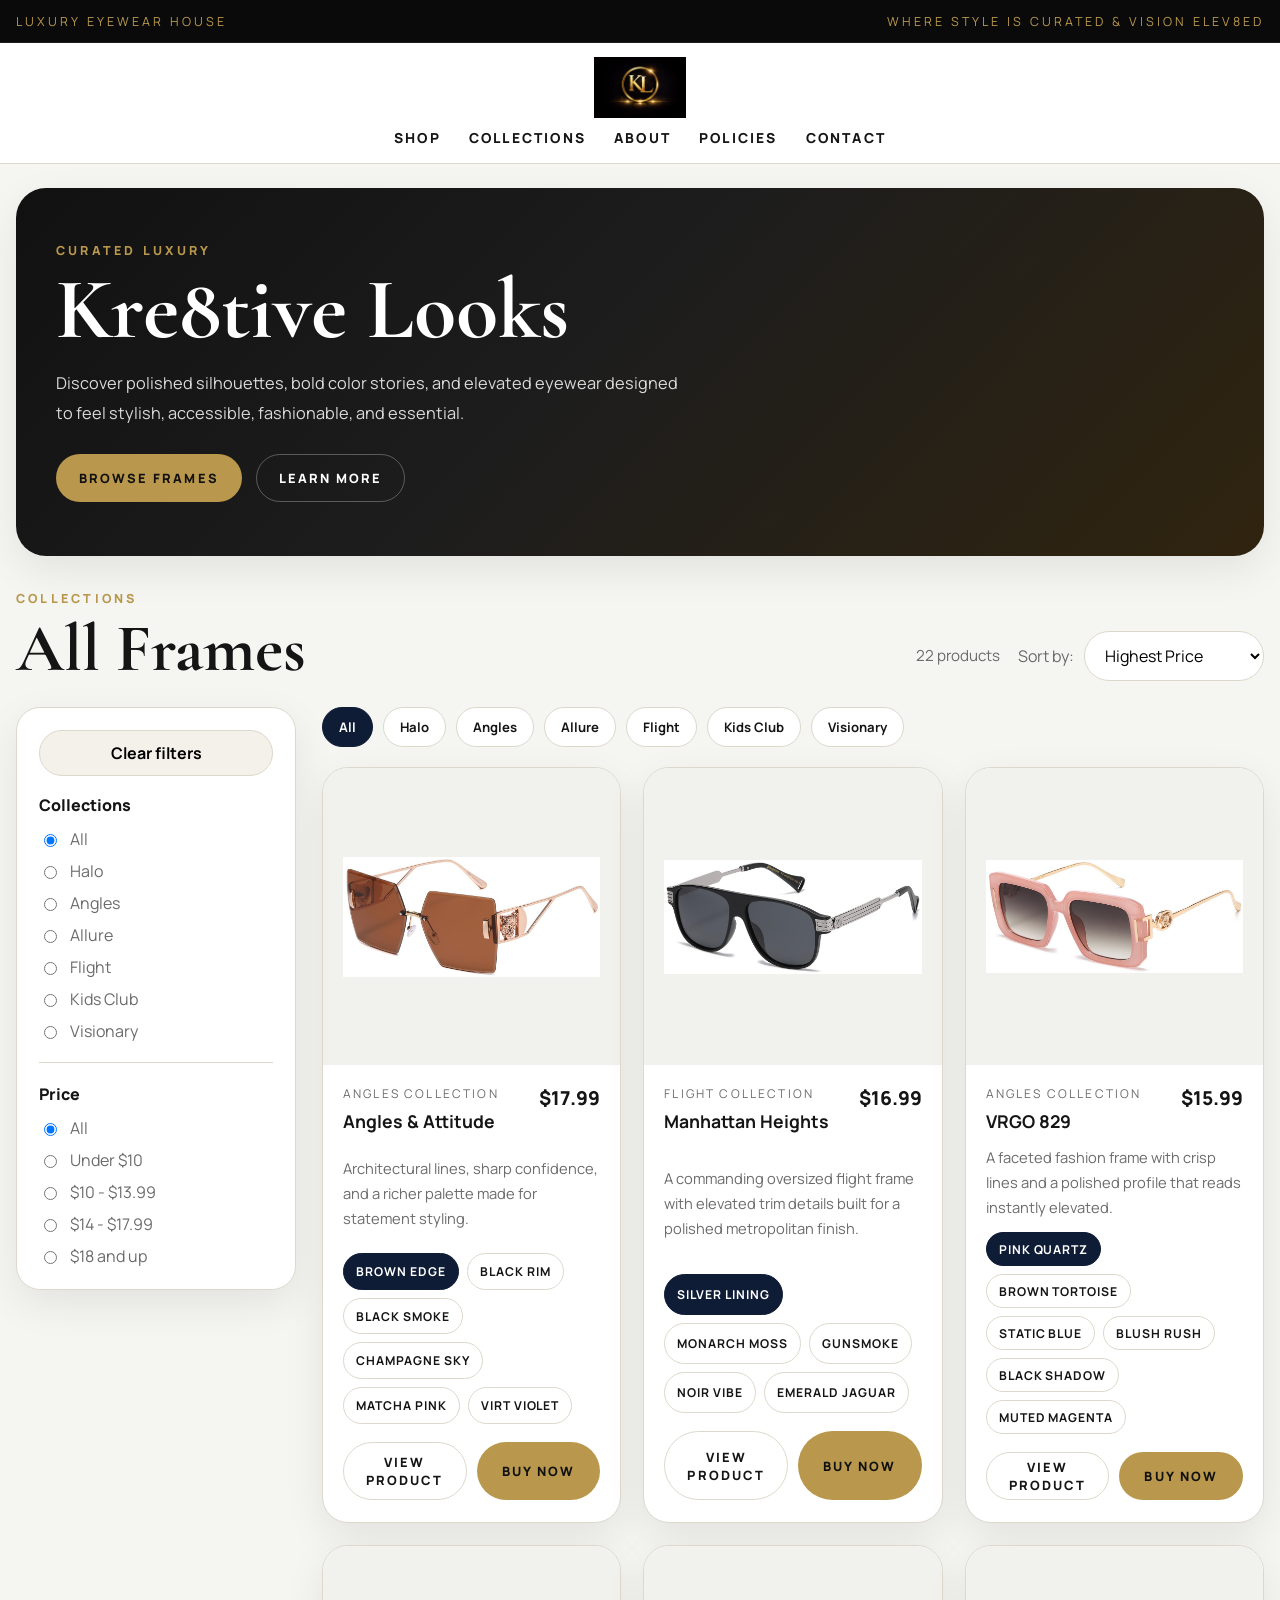
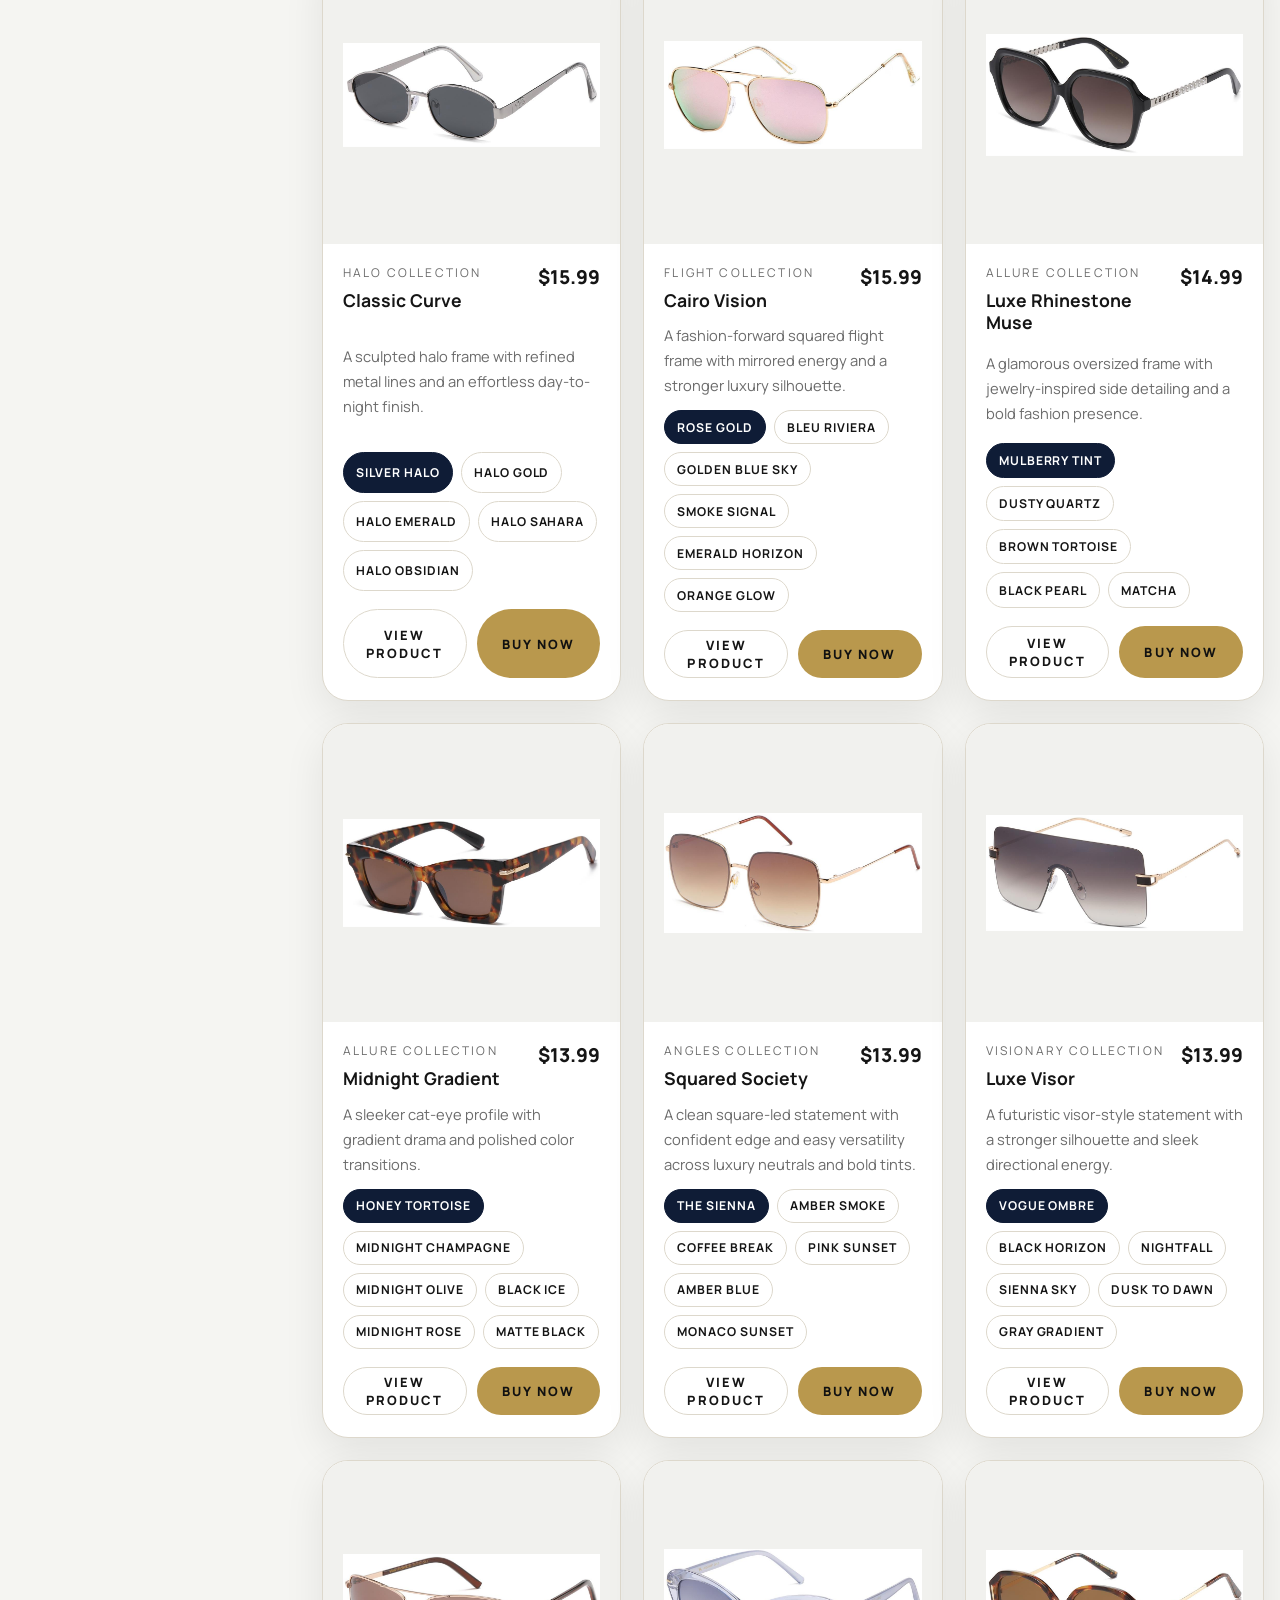
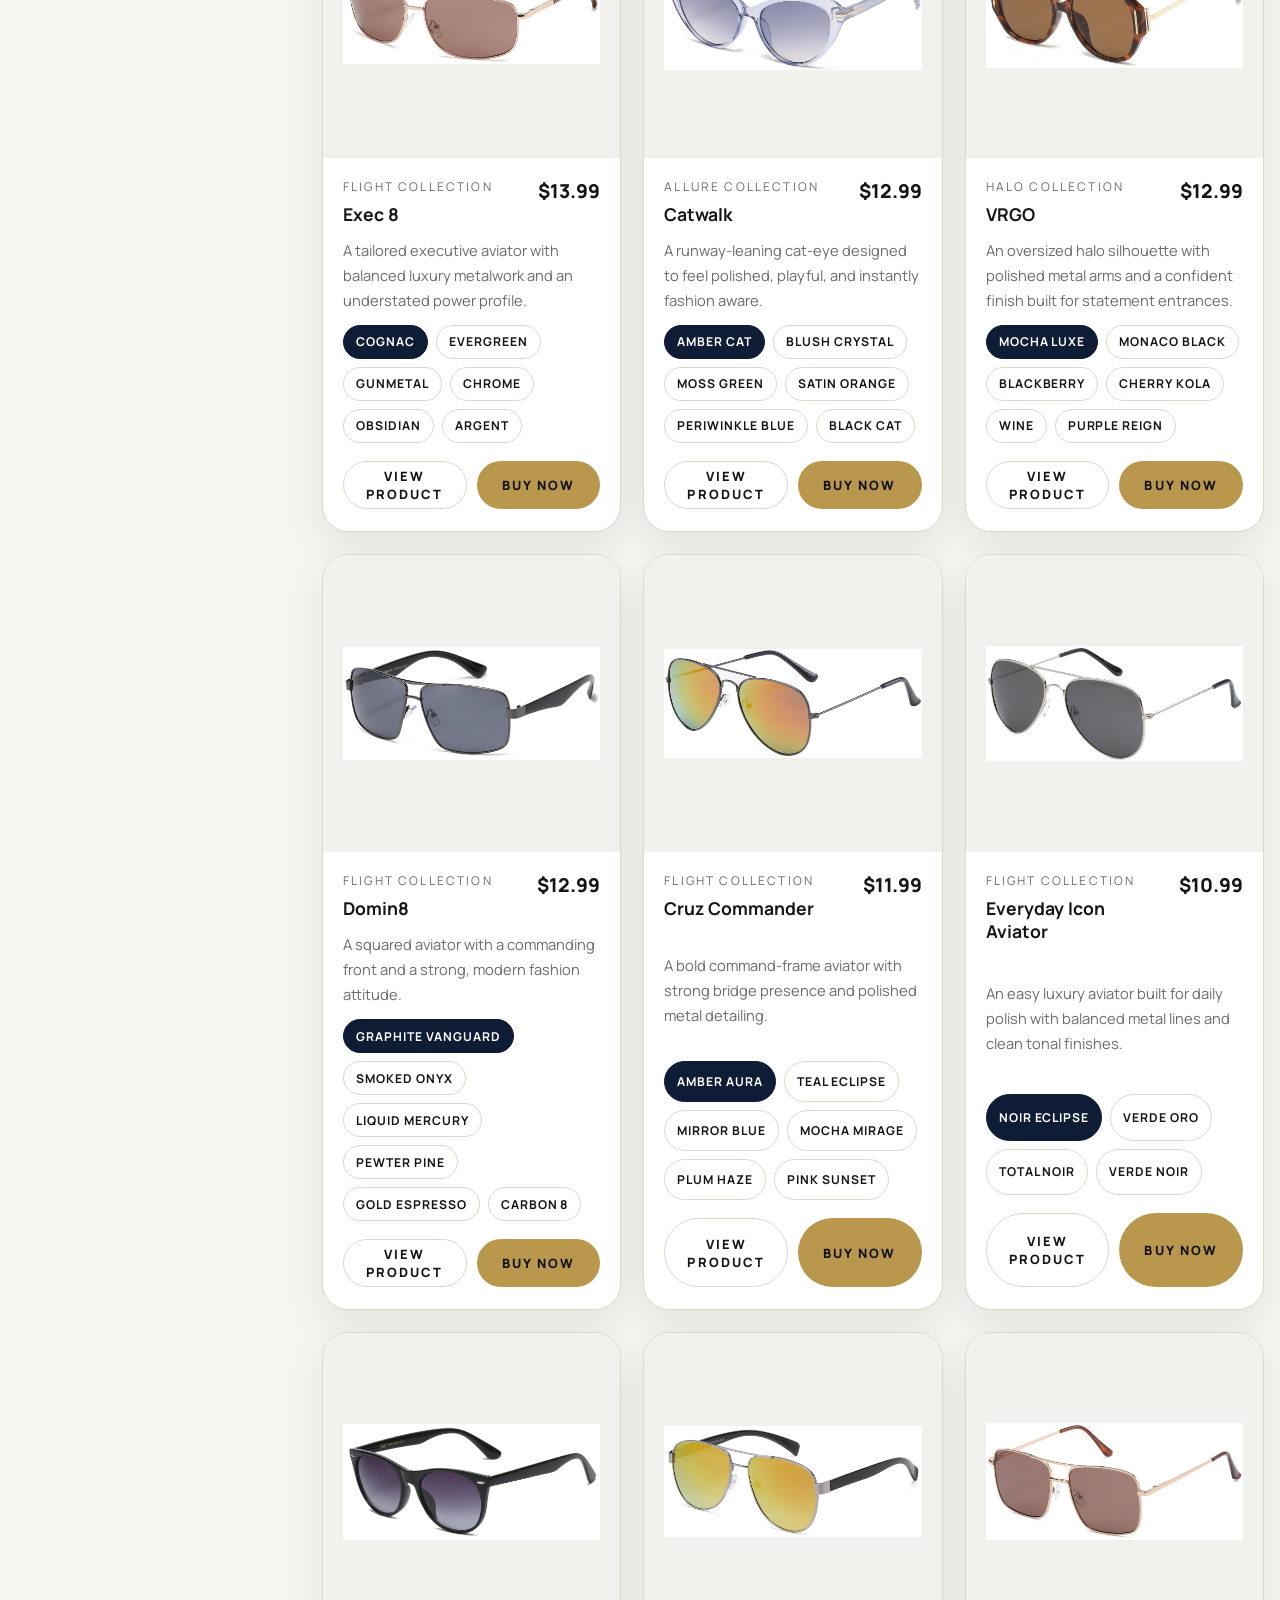
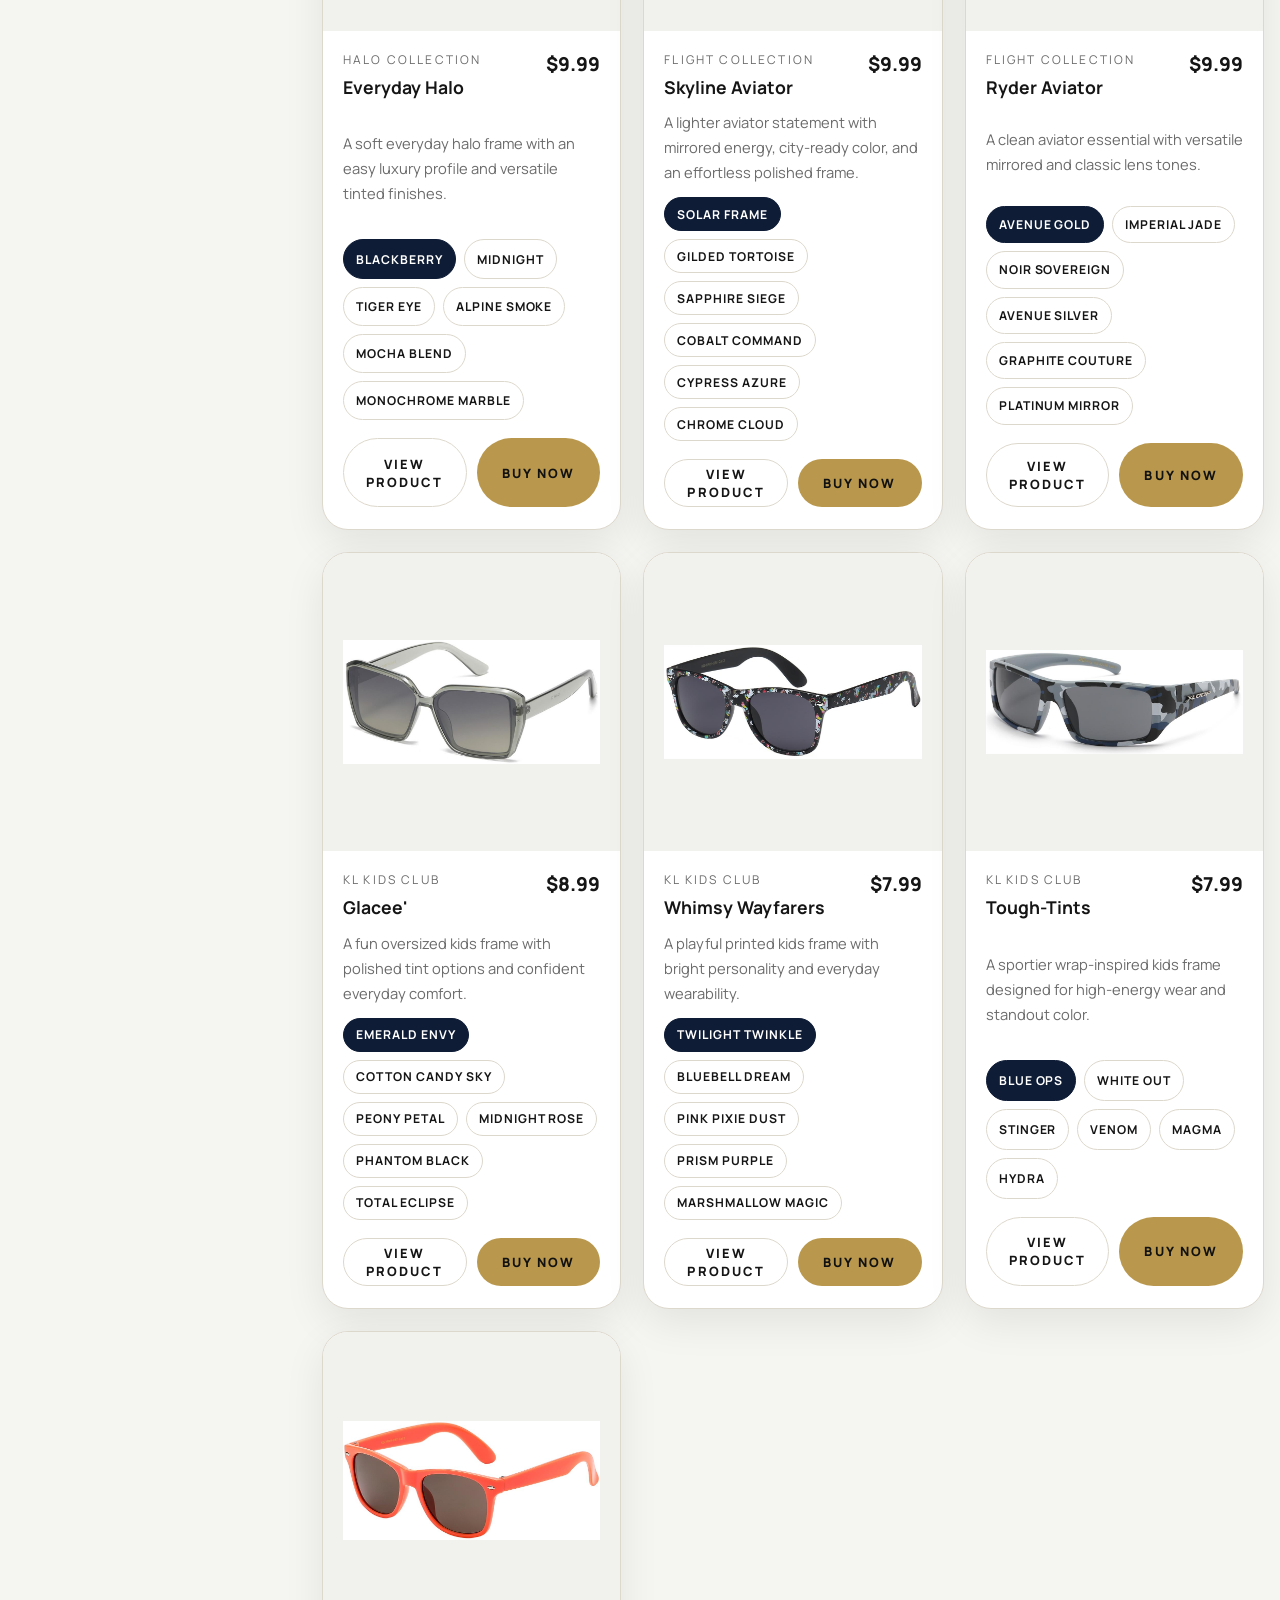
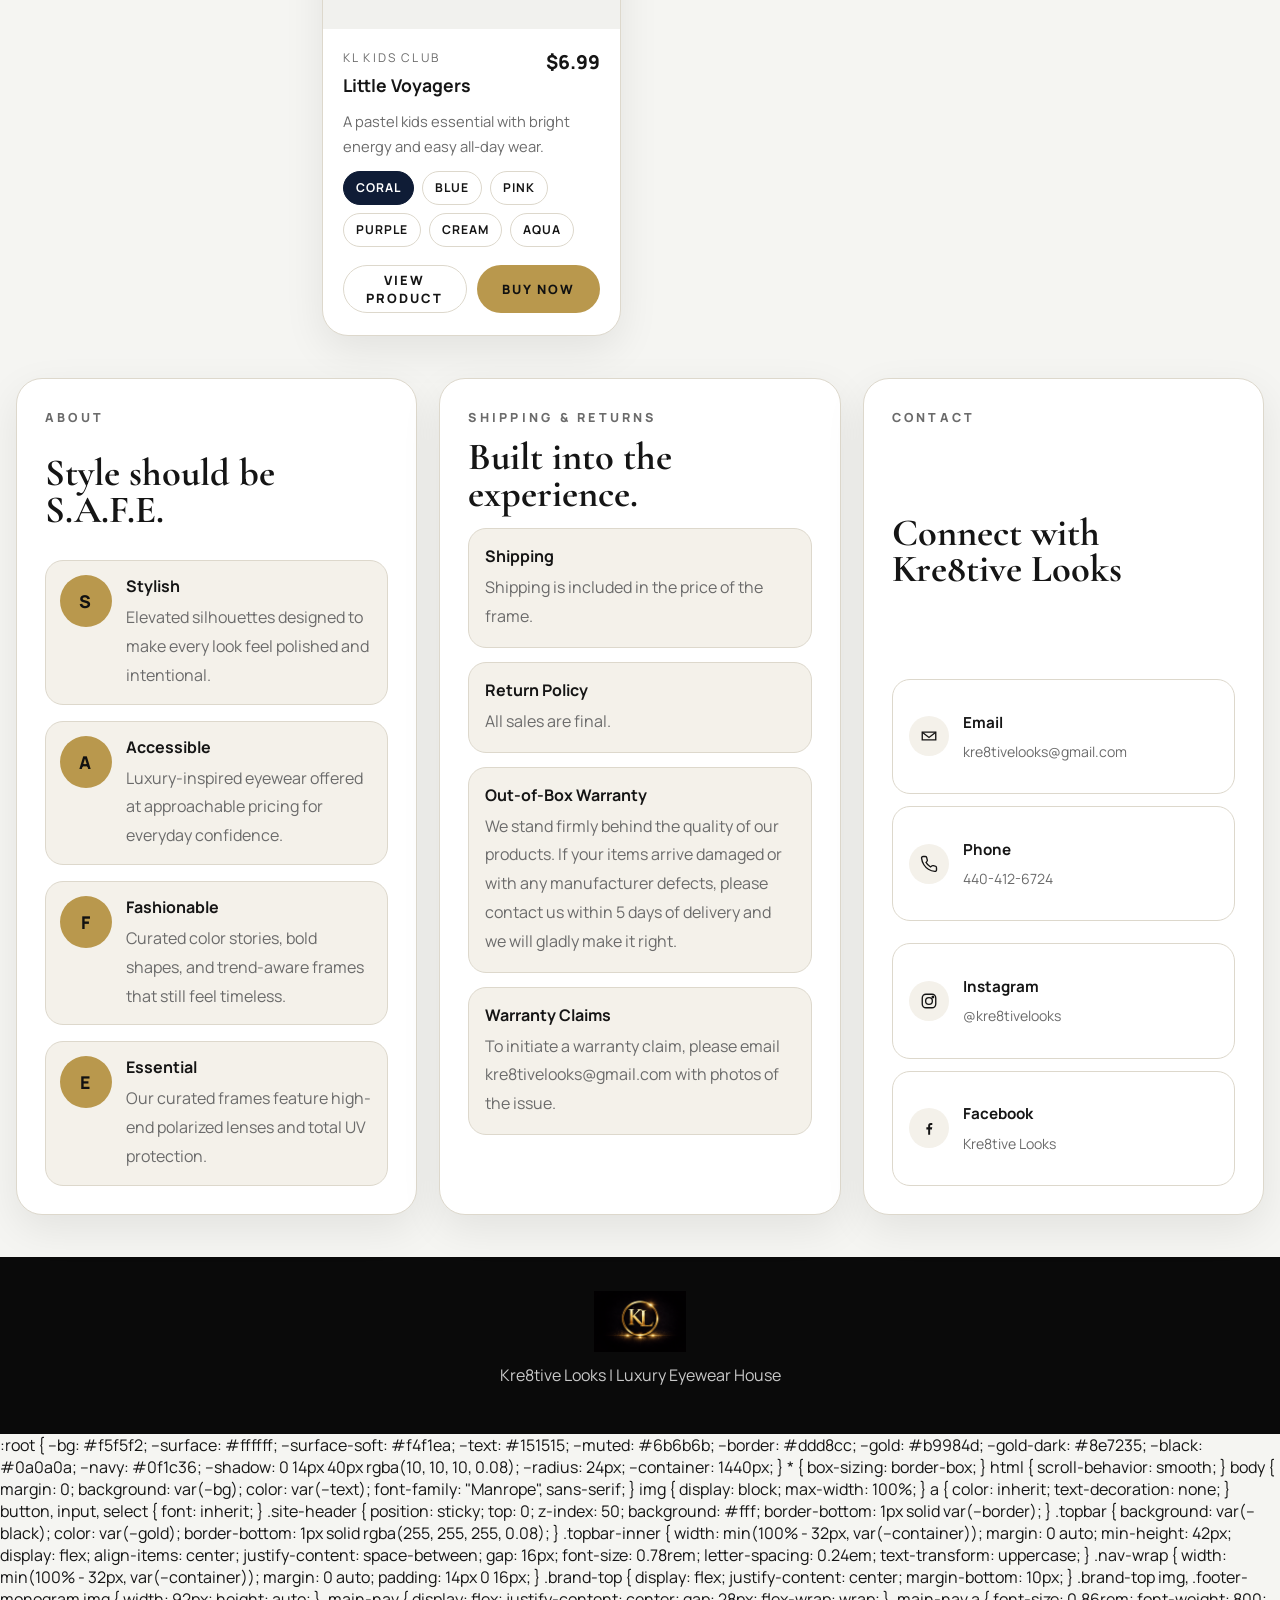
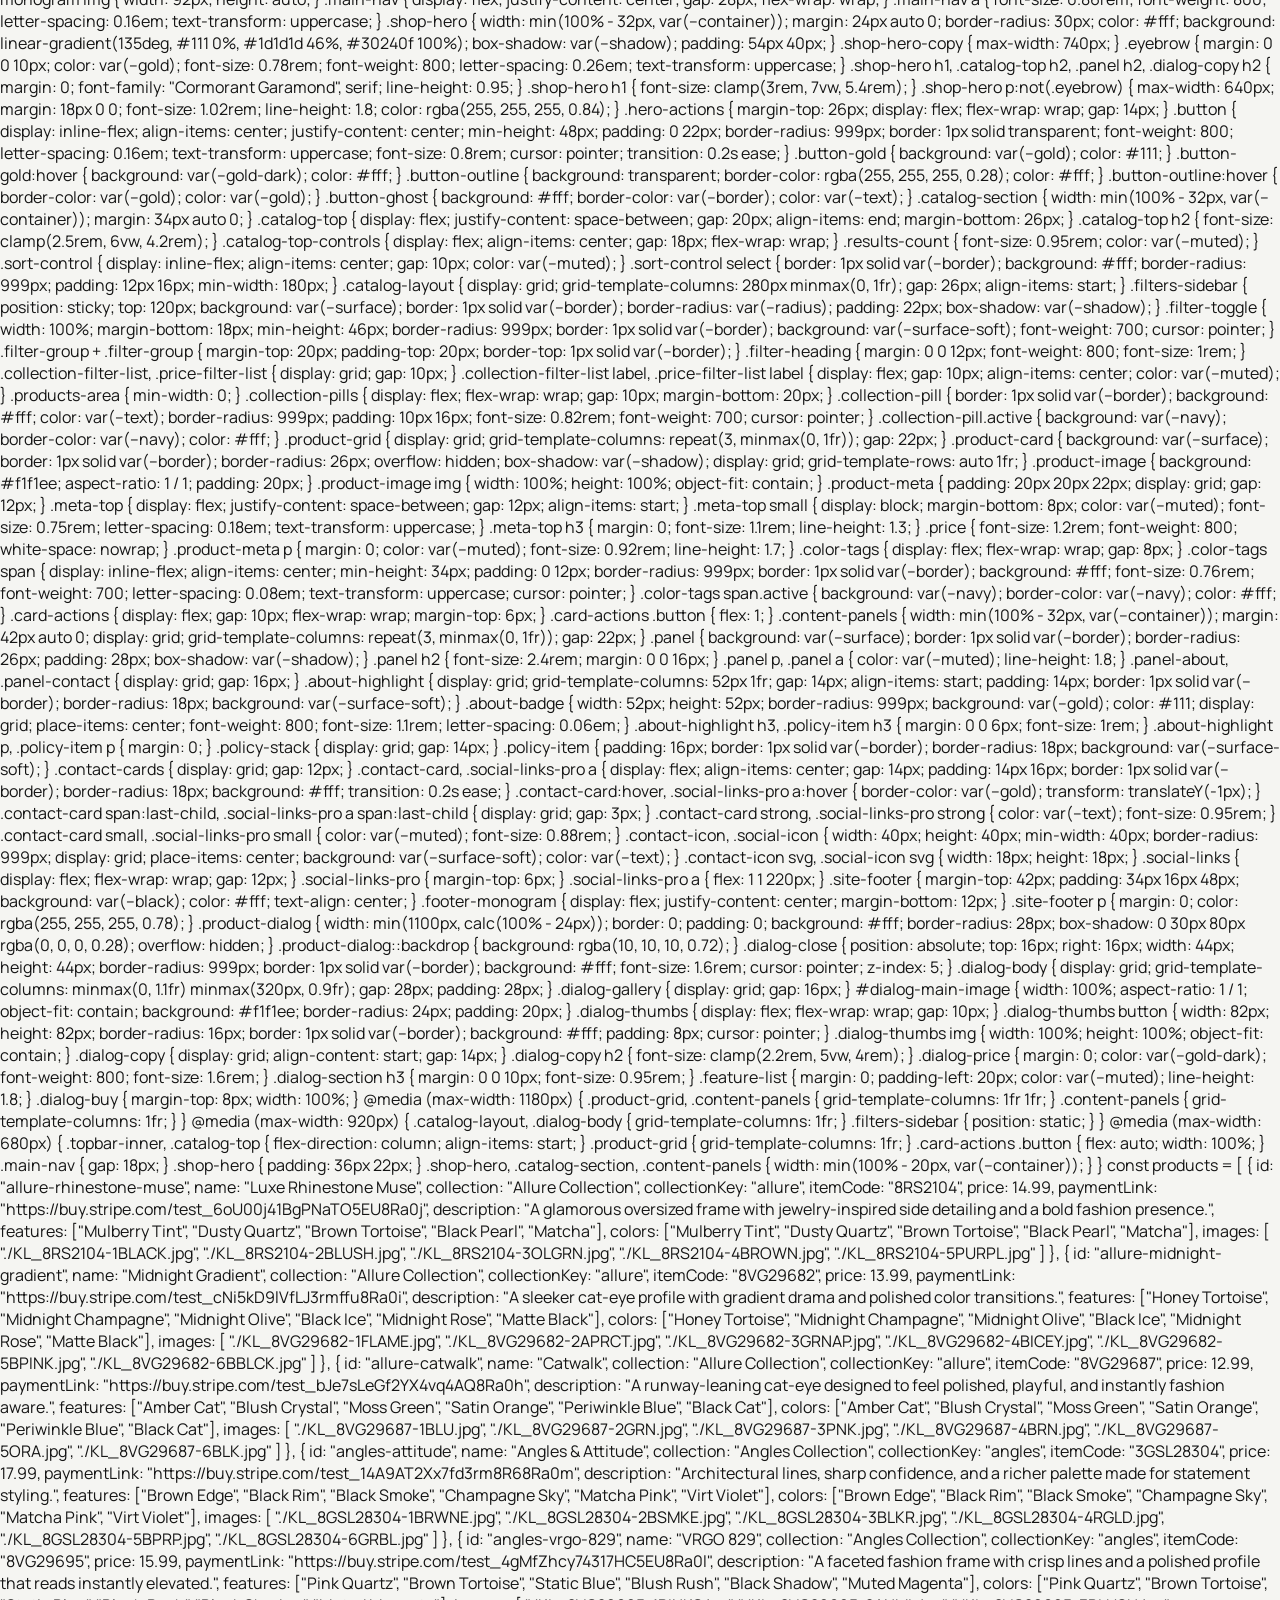
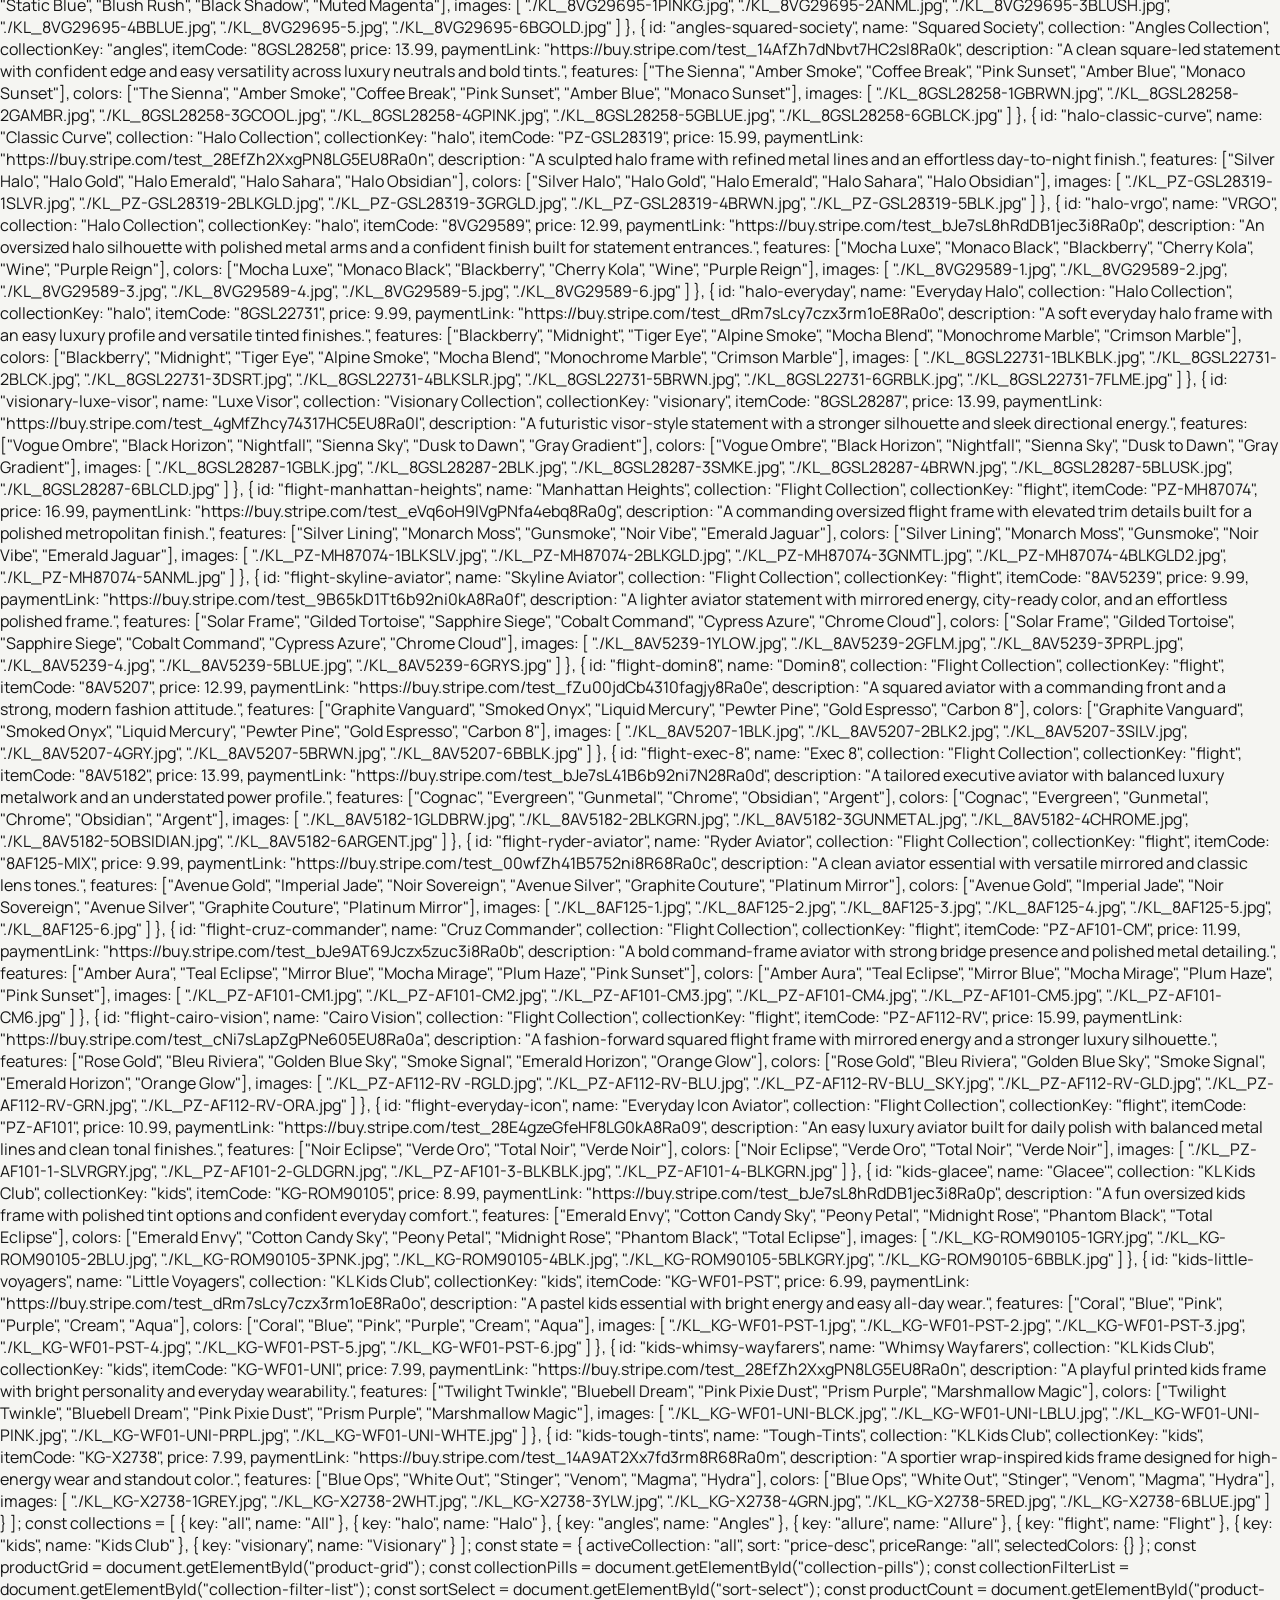
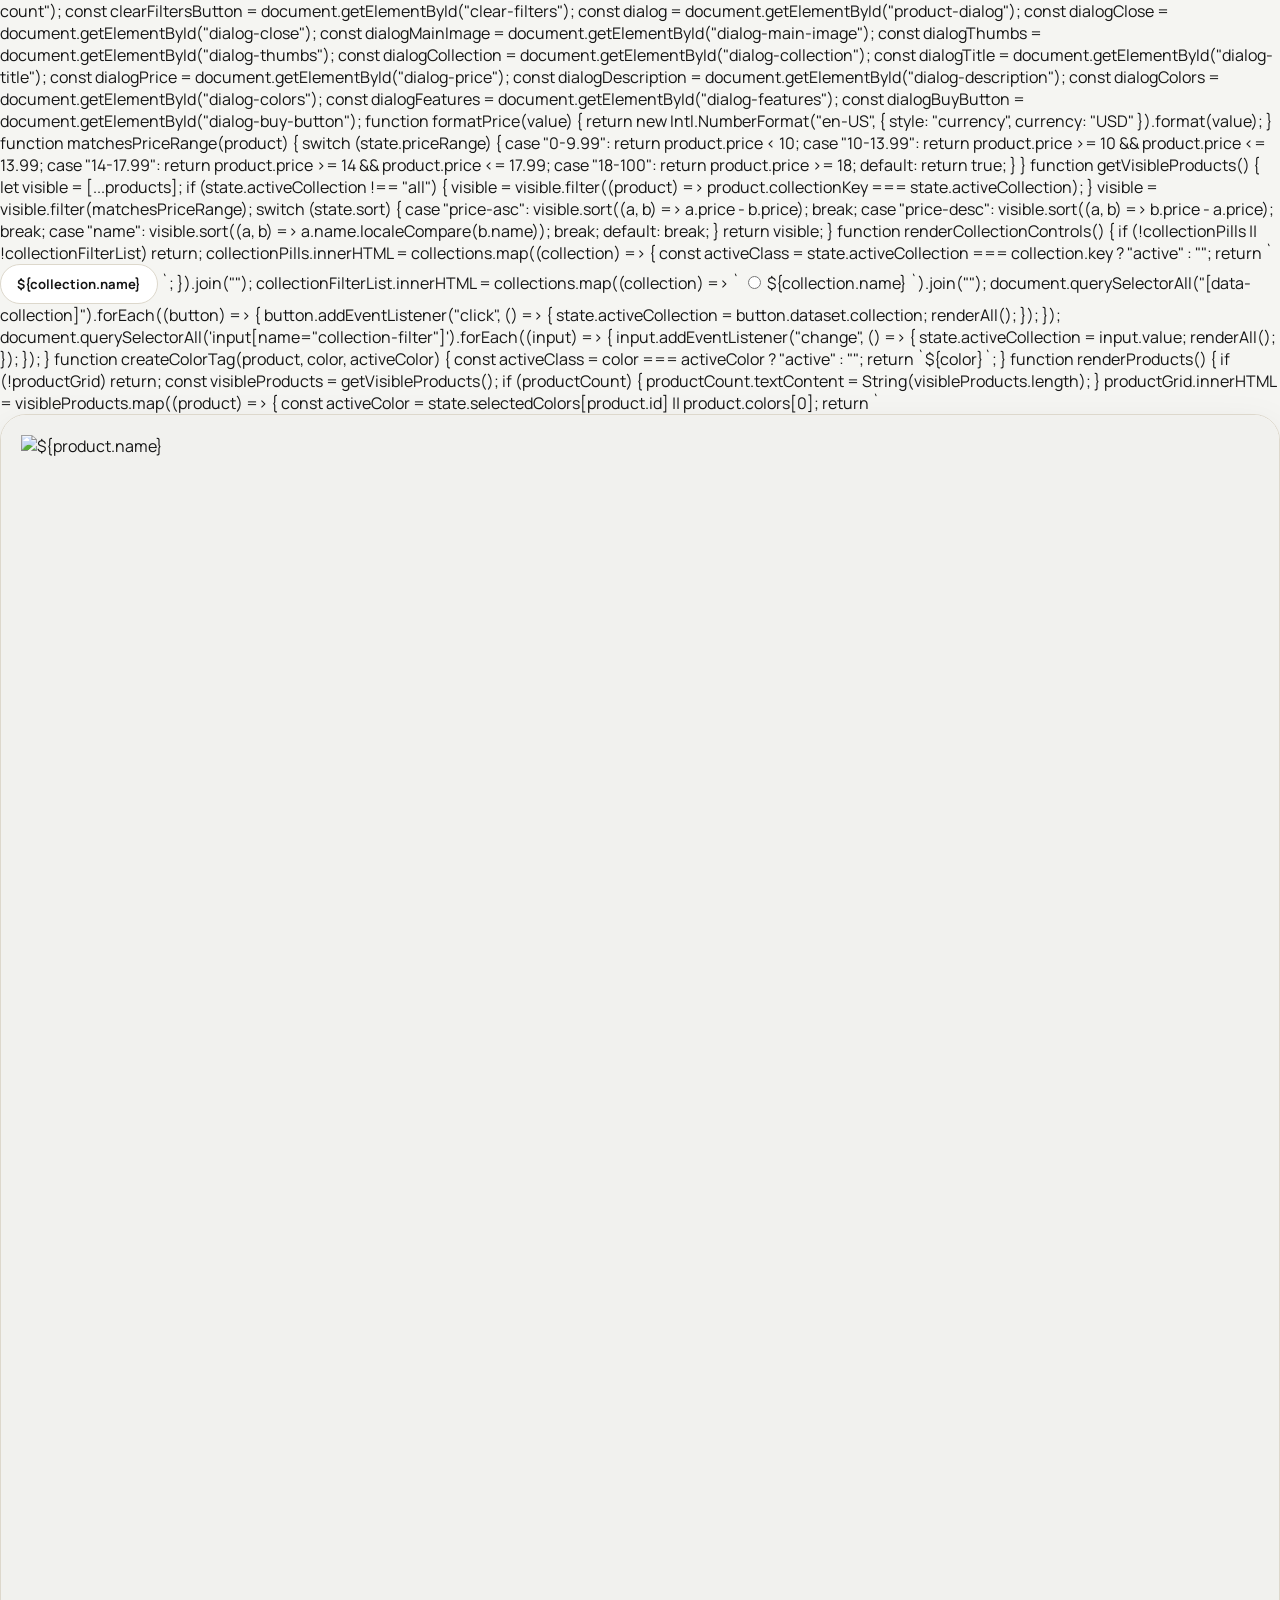
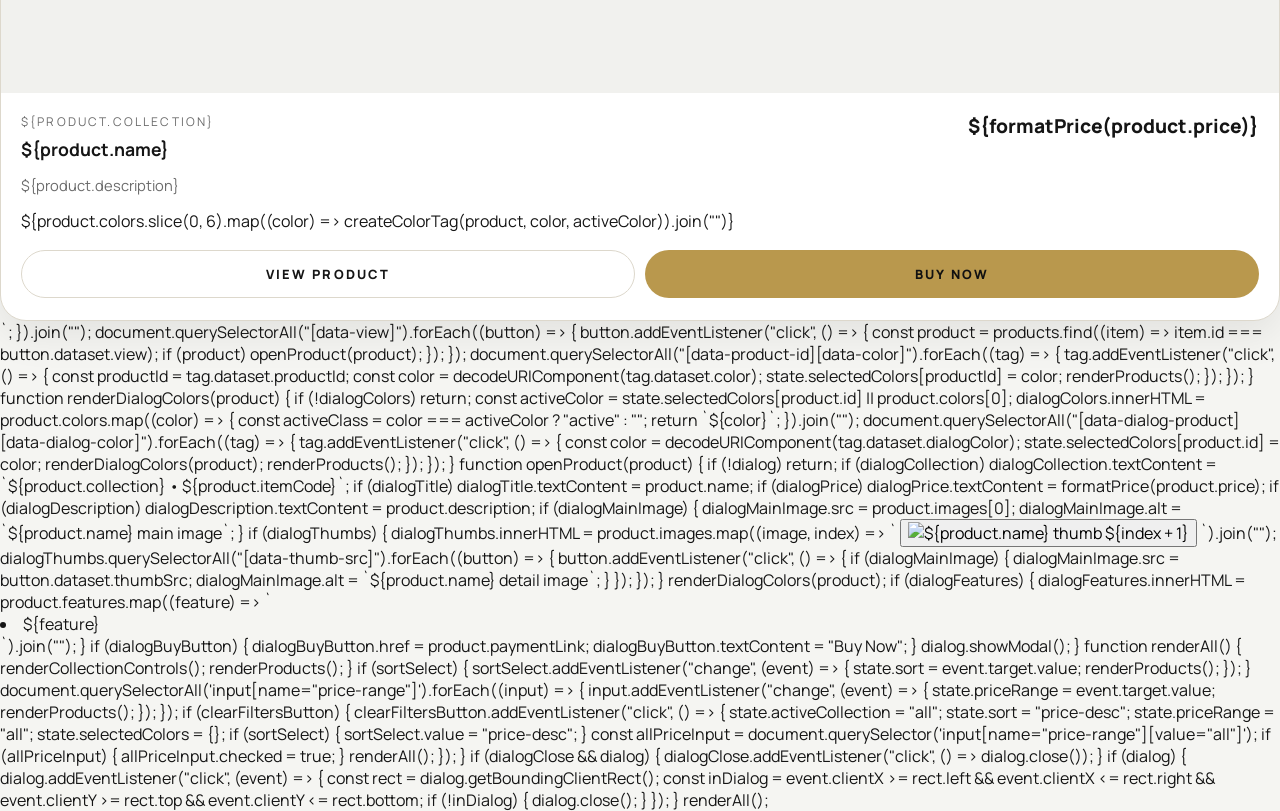
==== commit 0094e966: "Update index.html" ====
--- a/index.html
+++ b/index.html
@@ -18,179 +18,237 @@
   <link rel="stylesheet" href="./style.css" />
 </head>
 <body>
-  <div class="site-shell">
-    <header class="site-header">
-      <div class="topbar">
-        <div class="topbar-inner">
-          <span class="topbar-copy">Luxury Eyewear House</span>
-          <span class="topbar-slogan">Where Style Is Curated &amp; Vision Elev8ed</span>
+  <header class="site-header">
+    <div class="topbar">
+      <div class="topbar-inner">
+        <span class="topbar-copy">Luxury Eyewear House</span>
+        <span class="topbar-slogan">Where Style Is Curated &amp; Vision Elev8ed</span>
+      </div>
+    </div>
+
+    <div class="nav-wrap">
+      <div class="brand-top">
+        <img src="./kl-monogram.png" alt="Kre8tive Looks KL monogram" />
+      </div>
+
+      <nav class="main-nav" aria-label="Primary">
+        <a href="#shop">Shop</a>
+        <a href="#collections">Collections</a>
+        <a href="#about">About</a>
+        <a href="#policies">Policies</a>
+        <a href="#contact">Contact</a>
+      </nav>
+    </div>
+  </header>
+
+  <main>
+    <section class="shop-hero">
+      <div class="shop-hero-copy">
+        <p class="eyebrow">Curated Luxury</p>
+        <h1>Kre8tive Looks</h1>
+        <p>
+          Discover polished silhouettes, bold color stories, and elevated eyewear
+          designed to feel stylish, accessible, fashionable, and essential.
+        </p>
+
+        <div class="hero-actions">
+          <a class="button button-gold" href="#shop">Browse Frames</a>
+          <a class="button button-outline" href="#about">Learn More</a>
         </div>
       </div>
-
-      <div class="nav-wrap">
-        <div class="brand-top">
-          <img src="./kl-monogram.png" alt="Kre8tive Looks KL monogram" />
+    </section>
+
+    <section class="catalog-section" id="shop">
+      <div class="catalog-top">
+        <div>
+          <p class="eyebrow" id="collections">Collections</p>
+          <h2>All Frames</h2>
         </div>
 
-        <div class="nav-inner">
-          <nav class="main-nav" aria-label="Primary navigation">
-            <a href="#shop">Shop</a>
-            <a href="#collections">Collections</a>
-            <a href="#about">About</a>
-            <a href="#policies">Policies</a>
-            <a href="#contact">Contact</a>
-          </nav>
+        <div class="catalog-top-controls">
+          <div class="results-count"><span id="product-count">0</span> products</div>
+
+          <label class="sort-control" for="sort-select">
+            <span>Sort by:</span>
+            <select id="sort-select">
+              <option value="price-desc" selected>Highest Price</option>
+              <option value="price-asc">Lowest Price</option>
+              <option value="name">Name</option>
+              <option value="featured">Featured</option>
+            </select>
+          </label>
         </div>
       </div>
-    </header>
-
-    <main>
-      <section class="shop-hero">
-        <div class="shop-hero-copy">
-          <p class="eyebrow">Curated Luxury</p>
-          <h1>Shop the House</h1>
-          <p>
-            Discover polished silhouettes, fashion-forward color stories, and
-            elevated eyewear designed to feel stylish, accessible, fashionable,
-            and essential.
-          </p>
-          <div class="hero-actions">
-            <a class="button button-gold" href="#shop">Browse Frames</a>
-            <a class="button button-outline" href="#about">Learn More</a>
+
+      <div class="catalog-layout">
+        <aside class="filters-sidebar" aria-label="Filters">
+          <button class="filter-toggle" id="clear-filters" type="button">Clear filters</button>
+
+          <div class="filter-group">
+            <h3 class="filter-heading">Collections</h3>
+            <div class="collection-filter-list" id="collection-filter-list"></div>
+          </div>
+
+          <div class="filter-group">
+            <h3 class="filter-heading">Price</h3>
+            <div class="price-filter-list">
+              <label><input type="radio" name="price-range" value="all" checked /> <span>All</span></label>
+              <label><input type="radio" name="price-range" value="0-9.99" /> <span>Under $10</span></label>
+              <label><input type="radio" name="price-range" value="10-13.99" /> <span>$10 - $13.99</span></label>
+              <label><input type="radio" name="price-range" value="14-17.99" /> <span>$14 - $17.99</span></label>
+              <label><input type="radio" name="price-range" value="18-100" /> <span>$18 and up</span></label>
+            </div>
+          </div>
+        </aside>
+
+        <div class="products-area">
+          <div class="collection-pills" id="collection-pills"></div>
+          <div class="product-grid" id="product-grid"></div>
+        </div>
+      </div>
+    </section>
+
+    <section class="content-panels">
+      <article class="panel panel-about" id="about">
+        <p class="eyebrow">About</p>
+        <h2>Style should be S.A.F.E.</h2>
+
+        <div class="about-highlight">
+          <div class="about-badge">S</div>
+          <div>
+            <h3>Stylish</h3>
+            <p>Elevated silhouettes designed to make every look feel polished and intentional.</p>
           </div>
         </div>
-      </section>
-
-      <section class="catalog-section" id="shop">
-        <div class="catalog-top">
+
+        <div class="about-highlight">
+          <div class="about-badge">A</div>
           <div>
-            <p class="eyebrow">Collections</p>
-            <h2>All Frames</h2>
-          </div>
-
-          <div class="catalog-top-controls">
-            <div class="results-count">
-              <span id="product-count">0</span> products
-            </div>
-
-            <label class="sort-control" for="sort-select">
-              <span>Sort by:</span>
-              <select id="sort-select">
-                <option value="price-desc" selected>Highest Price</option>
-                <option value="price-asc">Lowest Price</option>
-                <option value="name">Name</option>
-                <option value="featured">Featured</option>
-              </select>
-            </label>
+            <h3>Accessible</h3>
+            <p>Luxury-inspired eyewear offered at approachable pricing for everyday confidence.</p>
           </div>
         </div>
 
-        <div class="catalog-layout">
-          <aside class="filters-sidebar" aria-label="Filters">
-            <button class="filter-toggle" id="clear-filters" type="button">Clear filters</button>
-
-            <div class="filter-group">
-              <button class="filter-heading" type="button">Collections</button>
-              <div class="collection-filter-list" id="collection-filter-list"></div>
-            </div>
-
-            <div class="filter-group">
-              <button class="filter-heading" type="button">Price</button>
-              <div class="price-filter-list">
-                <label><input type="radio" name="price-range" value="all" checked /> All</label>
-                <label><input type="radio" name="price-range" value="0-9.99" /> Under $10</label>
-                <label><input type="radio" name="price-range" value="10-13.99" /> $10 - $13.99</label>
-                <label><input type="radio" name="price-range" value="14-17.99" /> $14 - $17.99</label>
-                <label><input type="radio" name="price-range" value="18-100" /> $18 and up</label>
-              </div>
-            </div>
-          </aside>
-
-          <div class="products-area">
-            <div class="collection-pills" id="collection-pills"></div>
-            <div class="product-grid" id="product-grid"></div>
+        <div class="about-highlight">
+          <div class="about-badge">F</div>
+          <div>
+            <h3>Fashionable</h3>
+            <p>Curated color stories, bold shapes, and trend-aware frames that still feel timeless.</p>
           </div>
         </div>
-      </section>
-
-      <section class="content-panels">
-        <article class="panel" id="about">
-          <p class="eyebrow">About</p>
-          <h2>Style should be S.A.F.E.</h2>
-          <p>
-            At Kre8tive Looks, we believe style should be S.A.F.E. -
-            Stylish, Accessible, Fashionable, and Essential. Our curated frames
-            feature high-end polarized lenses and total UV protection.
-          </p>
-        </article>
-
-        <article class="panel" id="policies">
-          <p class="eyebrow">Shipping &amp; Returns</p>
-          <h2>Built into the experience.</h2>
-          <p>
-            Shipping is included in the price of the frame.
-          </p>
-          <p>
-            All sales are final. However, we stand firmly behind the quality of
-            our products. Every order is backed by our Out-of-Box Warranty - if
-            your items arrive damaged or with any manufacturer defects, please
-            contact us within 5 days of delivery and we will gladly make it
-            right.
-          </p>
-          <p>
-            To initiate a warranty claim, please email
-            <a href="mailto:kre8tivelooks@gmail.com">kre8tivelooks@gmail.com</a>
-            with photos of the issue.
-          </p>
-        </article>
-
-        <article class="panel" id="contact">
-          <p class="eyebrow">Contact</p>
-          <h2>Connect with Kre8tive Looks</h2>
-
-          <ul class="contact-list">
-            <li>
-              <span>Email</span>
+
+        <div class="about-highlight">
+          <div class="about-badge">E</div>
+          <div>
+            <h3>Essential</h3>
+            <p>Our curated frames feature high-end polarized lenses and total UV protection.</p>
+          </div>
+        </div>
+      </article>
+
+      <article class="panel" id="policies">
+        <p class="eyebrow">Shipping &amp; Returns</p>
+        <h2>Built into the experience.</h2>
+
+        <div class="policy-stack">
+          <div class="policy-item">
+            <h3>Shipping</h3>
+            <p>Shipping is included in the price of the frame.</p>
+          </div>
+
+          <div class="policy-item">
+            <h3>Return Policy</h3>
+            <p>All sales are final.</p>
+          </div>
+
+          <div class="policy-item">
+            <h3>Out-of-Box Warranty</h3>
+            <p>
+              We stand firmly behind the quality of our products. If your items arrive damaged
+              or with any manufacturer defects, please contact us within 5 days of delivery and
+              we will gladly make it right.
+            </p>
+          </div>
+
+          <div class="policy-item">
+            <h3>Warranty Claims</h3>
+            <p>
+              To initiate a warranty claim, please email
               <a href="mailto:kre8tivelooks@gmail.com">kre8tivelooks@gmail.com</a>
-            </li>
-            <li>
-              <span>Phone</span>
-              <a href="tel:4404126724">440-412-6724</a>
-            </li>
-          </ul>
-
-          <div class="social-links">
-            <a href="#" aria-label="Instagram">
-              <span class="social-icon" aria-hidden="true">
-                <svg viewBox="0 0 24 24" fill="none" stroke="currentColor" stroke-width="1.8">
-                  <rect x="3" y="3" width="18" height="18" rx="5"></rect>
-                  <circle cx="12" cy="12" r="4.5"></circle>
-                  <circle cx="17.2" cy="6.8" r="1"></circle>
-                </svg>
-              </span>
-              <span>@kre8tivelooks</span>
-            </a>
-
-            <a href="#" aria-label="Facebook">
-              <span class="social-icon" aria-hidden="true">
-                <svg viewBox="0 0 24 24" fill="currentColor">
-                  <path d="M13.5 21v-7.1h2.4l.4-2.8h-2.8V9.3c0-.8.2-1.4 1.4-1.4h1.5V5.4c-.3 0-1.1-.1-2.1-.1-2 0-3.4 1.2-3.4 3.5v2.3H8.5v2.8h2.4V21h2.6z"/>
-                </svg>
-              </span>
-              <span>Kre8tive Looks</span>
-            </a>
+              with photos of the issue.
+            </p>
           </div>
-        </article>
-      </section>
-    </main>
-
-    <footer class="site-footer">
-      <div class="footer-monogram">
-        <img src="./kl-monogram.png" alt="Kre8tive Looks KL monogram" />
-      </div>
-      <p>Kre8tive Looks | Luxury Eyewear House</p>
-    </footer>
-  </div>
+        </div>
+      </article>
+
+      <article class="panel panel-contact" id="contact">
+        <p class="eyebrow">Contact</p>
+        <h2>Connect with Kre8tive Looks</h2>
+
+        <div class="contact-cards">
+          <a class="contact-card" href="mailto:kre8tivelooks@gmail.com">
+            <span class="contact-icon" aria-hidden="true">
+              <svg viewBox="0 0 24 24" fill="none" stroke="currentColor" stroke-width="1.8">
+                <path d="M3 6.75h18v10.5H3z"></path>
+                <path d="M3 7l9 7 9-7"></path>
+              </svg>
+            </span>
+            <span>
+              <strong>Email</strong>
+              <small>kre8tivelooks@gmail.com</small>
+            </span>
+          </a>
+
+          <a class="contact-card" href="tel:4404126724">
+            <span class="contact-icon" aria-hidden="true">
+              <svg viewBox="0 0 24 24" fill="none" stroke="currentColor" stroke-width="1.8">
+                <path d="M22 16.92v3a2 2 0 0 1-2.18 2A19.86 19.86 0 0 1 11.19 19a19.5 19.5 0 0 1-6-6A19.86 19.86 0 0 1 2.08 4.18 2 2 0 0 1 4.06 2h3a2 2 0 0 1 2 1.72c.12.9.33 1.78.63 2.62a2 2 0 0 1-.45 2.11L8 9.94a16 16 0 0 0 6.06 6.06l1.49-1.24a2 2 0 0 1 2.11-.45c.84.3 1.72.51 2.62.63A2 2 0 0 1 22 16.92z"></path>
+              </svg>
+            </span>
+            <span>
+              <strong>Phone</strong>
+              <small>440-412-6724</small>
+            </span>
+          </a>
+        </div>
+
+        <div class="social-links social-links-pro">
+          <a href="#" aria-label="Instagram">
+            <span class="social-icon" aria-hidden="true">
+              <svg viewBox="0 0 24 24" fill="none" stroke="currentColor" stroke-width="1.8">
+                <rect x="3" y="3" width="18" height="18" rx="5"></rect>
+                <circle cx="12" cy="12" r="4.5"></circle>
+                <circle cx="17.2" cy="6.8" r="1"></circle>
+              </svg>
+            </span>
+            <span>
+              <strong>Instagram</strong>
+              <small>@kre8tivelooks</small>
+            </span>
+          </a>
+
+          <a href="#" aria-label="Facebook">
+            <span class="social-icon" aria-hidden="true">
+              <svg viewBox="0 0 24 24" fill="currentColor">
+                <path d="M13.5 21v-7.1h2.4l.4-2.8h-2.8V9.3c0-.8.2-1.4 1.4-1.4h1.5V5.4c-.3 0-1.1-.1-2.1-.1-2 0-3.4 1.2-3.4 3.5v2.3H8.5v2.8h2.4V21h2.6z"/>
+              </svg>
+            </span>
+            <span>
+              <strong>Facebook</strong>
+              <small>Kre8tive Looks</small>
+            </span>
+          </a>
+        </div>
+      </article>
+    </section>
+  </main>
+
+  <footer class="site-footer">
+    <div class="footer-monogram">
+      <img src="./kl-monogram.png" alt="Kre8tive Looks KL monogram" />
+    </div>
+    <p>Kre8tive Looks | Luxury Eyewear House</p>
+  </footer>
 
   <dialog class="product-dialog" id="product-dialog">
     <button class="dialog-close" id="dialog-close" aria-label="Close product details">×</button>
@@ -235,16 +293,16 @@
 :root {
   --bg: #f5f5f2;
   --surface: #ffffff;
-  --surface-2: #faf9f6;
+  --surface-soft: #f4f1ea;
   --text: #151515;
   --muted: #6b6b6b;
-  --border: #ddddda;
+  --border: #ddd8cc;
   --gold: #b9984d;
   --gold-dark: #8e7235;
   --black: #0a0a0a;
+  --navy: #0f1c36;
   --shadow: 0 14px 40px rgba(10, 10, 10, 0.08);
-  --radius: 22px;
-  --radius-sm: 14px;
+  --radius: 24px;
   --container: 1440px;
 }
 
@@ -258,14 +316,14 @@
 
 body {
   margin: 0;
+  background: var(--bg);
+  color: var(--text);
   font-family: "Manrope", sans-serif;
-  color: var(--text);
-  background: var(--bg);
 }
 
 img {
+  display: block;
   max-width: 100%;
-  display: block;
 }
 
 a {
@@ -274,13 +332,17 @@
 }
 
 button,
-select,
-input {
+input,
+select {
   font: inherit;
 }
 
-.site-shell {
-  min-height: 100vh;
+.site-header {
+  position: sticky;
+  top: 0;
+  z-index: 50;
+  background: #fff;
+  border-bottom: 1px solid var(--border);
 }
 
 .topbar {
@@ -292,8 +354,9 @@
 .topbar-inner {
   width: min(100% - 32px, var(--container));
   margin: 0 auto;
-  padding: 12px 0;
+  min-height: 42px;
   display: flex;
+  align-items: center;
   justify-content: space-between;
   gap: 16px;
   font-size: 0.78rem;
@@ -302,51 +365,45 @@
 }
 
 .nav-wrap {
-  background: #fff;
-  border-bottom: 1px solid var(--border);
+  width: min(100% - 32px, var(--container));
+  margin: 0 auto;
+  padding: 14px 0 16px;
 }
 
 .brand-top {
   display: flex;
   justify-content: center;
-  padding: 18px 16px 6px;
+  margin-bottom: 10px;
 }
 
 .brand-top img,
 .footer-monogram img {
-  width: 86px;
+  width: 92px;
   height: auto;
-}
-
-.nav-inner {
-  width: min(100% - 32px, var(--container));
-  margin: 0 auto;
-  padding: 14px 0 18px;
 }
 
 .main-nav {
   display: flex;
   justify-content: center;
-  gap: 32px;
+  gap: 28px;
   flex-wrap: wrap;
 }
 
 .main-nav a {
-  font-size: 0.88rem;
-  font-weight: 700;
+  font-size: 0.86rem;
+  font-weight: 800;
   letter-spacing: 0.16em;
   text-transform: uppercase;
-  color: var(--text);
 }
 
 .shop-hero {
   width: min(100% - 32px, var(--container));
-  margin: 28px auto 0;
-  background: linear-gradient(135deg, #111 0%, #1d1d1d 46%, #30240f 100%);
+  margin: 24px auto 0;
   border-radius: 30px;
   color: #fff;
+  background: linear-gradient(135deg, #111 0%, #1d1d1d 46%, #30240f 100%);
+  box-shadow: var(--shadow);
   padding: 54px 40px;
-  box-shadow: var(--shadow);
 }
 
 .shop-hero-copy {
@@ -355,17 +412,17 @@
 
 .eyebrow {
   margin: 0 0 10px;
+  color: var(--gold);
   font-size: 0.78rem;
   font-weight: 800;
   letter-spacing: 0.26em;
   text-transform: uppercase;
-  color: var(--gold);
 }
 
 .shop-hero h1,
+.catalog-top h2,
 .panel h2,
-.dialog-copy h2,
-.catalog-top h2 {
+.dialog-copy h2 {
   margin: 0;
   font-family: "Cormorant Garamond", serif;
   line-height: 0.95;
@@ -486,7 +543,7 @@
 
 .filters-sidebar {
   position: sticky;
-  top: 20px;
+  top: 120px;
   background: var(--surface);
   border: 1px solid var(--border);
   border-radius: var(--radius);
@@ -500,7 +557,7 @@
   min-height: 46px;
   border-radius: 999px;
   border: 1px solid var(--border);
-  background: var(--surface-2);
+  background: var(--surface-soft);
   font-weight: 700;
   cursor: pointer;
 }
@@ -512,14 +569,9 @@
 }
 
 .filter-heading {
-  width: 100%;
-  padding: 0;
-  border: 0;
-  background: transparent;
-  text-align: left;
+  margin: 0 0 12px;
   font-weight: 800;
   font-size: 1rem;
-  margin-bottom: 12px;
 }
 
 .collection-filter-list,
@@ -559,8 +611,8 @@
 }
 
 .collection-pill.active {
-  background: #0f1c36;
-  border-color: #0f1c36;
+  background: var(--navy);
+  border-color: var(--navy);
   color: #fff;
 }
 
@@ -655,8 +707,8 @@
 }
 
 .color-tags span.active {
-  background: #0f1c36;
-  border-color: #0f1c36;
+  background: var(--navy);
+  border-color: var(--navy);
   color: #fff;
 }
 
@@ -689,66 +741,139 @@
 
 .panel h2 {
   font-size: 2.4rem;
-  margin-bottom: 14px;
+  margin: 0 0 16px;
 }
 
 .panel p,
-.panel li,
 .panel a {
   color: var(--muted);
   line-height: 1.8;
 }
 
-.contact-list,
-.feature-list {
+.panel-about,
+.panel-contact {
+  display: grid;
+  gap: 16px;
+}
+
+.about-highlight {
+  display: grid;
+  grid-template-columns: 52px 1fr;
+  gap: 14px;
+  align-items: start;
+  padding: 14px;
+  border: 1px solid var(--border);
+  border-radius: 18px;
+  background: var(--surface-soft);
+}
+
+.about-badge {
+  width: 52px;
+  height: 52px;
+  border-radius: 999px;
+  background: var(--gold);
+  color: #111;
+  display: grid;
+  place-items: center;
+  font-weight: 800;
+  font-size: 1.1rem;
+  letter-spacing: 0.06em;
+}
+
+.about-highlight h3,
+.policy-item h3 {
+  margin: 0 0 6px;
+  font-size: 1rem;
+}
+
+.about-highlight p,
+.policy-item p {
   margin: 0;
-  padding-left: 20px;
-}
-
-.contact-list {
-  list-style: none;
-  padding-left: 0;
-}
-
-.contact-list li + li {
-  margin-top: 14px;
-}
-
-.contact-list span:first-child {
-  display: block;
-  font-weight: 800;
+}
+
+.policy-stack {
+  display: grid;
+  gap: 14px;
+}
+
+.policy-item {
+  padding: 16px;
+  border: 1px solid var(--border);
+  border-radius: 18px;
+  background: var(--surface-soft);
+}
+
+.contact-cards {
+  display: grid;
+  gap: 12px;
+}
+
+.contact-card,
+.social-links-pro a {
+  display: flex;
+  align-items: center;
+  gap: 14px;
+  padding: 14px 16px;
+  border: 1px solid var(--border);
+  border-radius: 18px;
+  background: #fff;
+  transition: 0.2s ease;
+}
+
+.contact-card:hover,
+.social-links-pro a:hover {
+  border-color: var(--gold);
+  transform: translateY(-1px);
+}
+
+.contact-card span:last-child,
+.social-links-pro a span:last-child {
+  display: grid;
+  gap: 3px;
+}
+
+.contact-card strong,
+.social-links-pro strong {
   color: var(--text);
+  font-size: 0.95rem;
+}
+
+.contact-card small,
+.social-links-pro small {
+  color: var(--muted);
+  font-size: 0.88rem;
+}
+
+.contact-icon,
+.social-icon {
+  width: 40px;
+  height: 40px;
+  min-width: 40px;
+  border-radius: 999px;
+  display: grid;
+  place-items: center;
+  background: var(--surface-soft);
+  color: var(--text);
+}
+
+.contact-icon svg,
+.social-icon svg {
+  width: 18px;
+  height: 18px;
 }
 
 .social-links {
   display: flex;
   flex-wrap: wrap;
-  gap: 14px;
-  margin-top: 20px;
-}
-
-.social-links a {
-  display: inline-flex;
-  align-items: center;
-  gap: 10px;
-  min-height: 46px;
-  padding: 0 16px;
-  border: 1px solid var(--border);
-  border-radius: 999px;
-  background: #fff;
-  font-weight: 700;
-  color: var(--text);
-}
-
-.social-icon {
-  width: 18px;
-  height: 18px;
-  display: inline-flex;
-}
-
-.social-icon svg {
-  width: 18px;
-  height: 18px;
+  gap: 12px;
+}
+
+.social-links-pro {
+  margin-top: 6px;
+}
+
+.social-links-pro a {
+  flex: 1 1 220px;
 }
 
 .site-footer {
@@ -863,14 +988,22 @@
   font-size: 0.95rem;
 }
 
+.feature-list {
+  margin: 0;
+  padding-left: 20px;
+  color: var(--muted);
+  line-height: 1.8;
+}
+
 .dialog-buy {
   margin-top: 8px;
   width: 100%;
 }
 
 @media (max-width: 1180px) {
-  .product-grid {
-    grid-template-columns: repeat(2, minmax(0, 1fr));
+  .product-grid,
+  .content-panels {
+    grid-template-columns: 1fr 1fr;
   }
 
   .content-panels {
@@ -879,51 +1012,44 @@
 }
 
 @media (max-width: 920px) {
-  .catalog-layout {
+  .catalog-layout,
+  .dialog-body {
     grid-template-columns: 1fr;
   }
 
   .filters-sidebar {
     position: static;
   }
-
-  .dialog-body {
+}
+
+@media (max-width: 680px) {
+  .topbar-inner,
+  .catalog-top {
+    flex-direction: column;
+    align-items: start;
+  }
+
+  .product-grid {
     grid-template-columns: 1fr;
   }
-}
-
-@media (max-width: 680px) {
-  .topbar-inner {
-    flex-direction: column;
-    text-align: center;
+
+  .card-actions .button {
+    flex: auto;
+    width: 100%;
+  }
+
+  .main-nav {
+    gap: 18px;
+  }
+
+  .shop-hero {
+    padding: 36px 22px;
   }
 
   .shop-hero,
   .catalog-section,
   .content-panels {
     width: min(100% - 20px, var(--container));
-  }
-
-  .shop-hero {
-    padding: 36px 22px;
-  }
-
-  .catalog-top {
-    flex-direction: column;
-    align-items: start;
-  }
-
-  .product-grid {
-    grid-template-columns: 1fr;
-  }
-
-  .card-actions .button {
-    width: 100%;
-    flex: auto;
-  }
-
-  .main-nav {
-    gap: 18px;
   }
 }
 
@@ -939,14 +1065,7 @@
     paymentLink: "https://buy.stripe.com/test_6oU00j41BgPNaTO5EU8Ra0j",
     description: "A glamorous oversized frame with jewelry-inspired side detailing and a bold fashion presence.",
     features: ["Mulberry Tint", "Dusty Quartz", "Brown Tortoise", "Black Pearl", "Matcha"],
-    colors: [
-      "Mulberry Tint",
-      "Dusty Quartz",
-      "Brown Tortoise",
-      "Black Pearl w/ gold arm",
-      "Black Pearl w/ silv arm",
-      "Matcha"
-    ],
+    colors: ["Mulberry Tint", "Dusty Quartz", "Brown Tortoise", "Black Pearl", "Matcha"],
     images: [
       "./KL_8RS2104-1BLACK.jpg",
       "./KL_8RS2104-2BLUSH.jpg",
@@ -964,15 +1083,8 @@
     price: 13.99,
     paymentLink: "https://buy.stripe.com/test_cNi5kD9lVfLJ3rmffu8Ra0i",
     description: "A sleeker cat-eye profile with gradient drama and polished color transitions.",
-    features: ["HoneyTortoise", "Midnight Champagne", "Midnight Olive", "Black Ice", "Midnight Rose", "Matte Black"],
-    colors: [
-      "HoneyTortoise",
-      "Midnight Champagne",
-      "Midnight Olive",
-      "Black Ice",
-      "Midnight Rose",
-      "Matte Black"
-    ],
+    features: ["Honey Tortoise", "Midnight Champagne", "Midnight Olive", "Black Ice", "Midnight Rose", "Matte Black"],
+    colors: ["Honey Tortoise", "Midnight Champagne", "Midnight Olive", "Black Ice", "Midnight Rose", "Matte Black"],
     images: [
       "./KL_8VG29682-1FLAME.jpg",
       "./KL_8VG29682-2APRCT.jpg",
@@ -992,14 +1104,7 @@
     paymentLink: "https://buy.stripe.com/test_bJe7sLeGf2YX4vq4AQ8Ra0h",
     description: "A runway-leaning cat-eye designed to feel polished, playful, and instantly fashion aware.",
     features: ["Amber Cat", "Blush Crystal", "Moss Green", "Satin Orange", "Periwinkle Blue", "Black Cat"],
-    colors: [
-      "Amber Cat",
-      "Blush Crystal",
-      "Moss Green",
-      "Satin Orange",
-      "Periwinkle Blue",
-      "Black Cat"
-    ],
+    colors: ["Amber Cat", "Blush Crystal", "Moss Green", "Satin Orange", "Periwinkle Blue", "Black Cat"],
     images: [
       "./KL_8VG29687-1BLU.jpg",
       "./KL_8VG29687-2GRN.jpg",
@@ -1019,14 +1124,7 @@
     paymentLink: "https://buy.stripe.com/test_14A9AT2Xx7fd3rm8R68Ra0m",
     description: "Architectural lines, sharp confidence, and a richer palette made for statement styling.",
     features: ["Brown Edge", "Black Rim", "Black Smoke", "Champagne Sky", "Matcha Pink", "Virt Violet"],
-    colors: [
-      "Brown Edge",
-      "Black Rim",
-      "Black Smoke",
-      "Champagne Sky",
-      "Matcha Pink",
-      "Virt Violet"
-    ],
+    colors: ["Brown Edge", "Black Rim", "Black Smoke", "Champagne Sky", "Matcha Pink", "Virt Violet"],
     images: [
       "./KL_8GSL28304-1BRWNE.jpg",
       "./KL_8GSL28304-2BSMKE.jpg",
@@ -1046,14 +1144,7 @@
     paymentLink: "https://buy.stripe.com/test_4gMfZhcy74317HC5EU8Ra0l",
     description: "A faceted fashion frame with crisp lines and a polished profile that reads instantly elevated.",
     features: ["Pink Quartz", "Brown Tortoise", "Static Blue", "Blush Rush", "Black Shadow", "Muted Magenta"],
-    colors: [
-      "Pink Quartz",
-      "Brown Tortoise",
-      "Static Blue",
-      "Blush Rush",
-      "Black Shadow",
-      "Muted Magenta"
-    ],
+    colors: ["Pink Quartz", "Brown Tortoise", "Static Blue", "Blush Rush", "Black Shadow", "Muted Magenta"],
     images: [
       "./KL_8VG29695-1PINKG.jpg",
       "./KL_8VG29695-2ANML.jpg",
@@ -1073,14 +1164,7 @@
     paymentLink: "https://buy.stripe.com/test_14AfZh7dNbvt7HC2sI8Ra0k",
     description: "A clean square-led statement with confident edge and easy versatility across luxury neutrals and bold tints.",
     features: ["The Sienna", "Amber Smoke", "Coffee Break", "Pink Sunset", "Amber Blue", "Monaco Sunset"],
-    colors: [
-      "The Sienna",
-      "Amber Smoke",
-      "Coffee Break",
-      "Pink Sunset",
-      "Amber Blue",
-      "Monaco Sunset"
-    ],
+    colors: ["The Sienna", "Amber Smoke", "Coffee Break", "Pink Sunset", "Amber Blue", "Monaco Sunset"],
     images: [
       "./KL_8GSL28258-1GBRWN.jpg",
       "./KL_8GSL28258-2GAMBR.jpg",
@@ -1100,13 +1184,7 @@
     paymentLink: "https://buy.stripe.com/test_28EfZh2XxgPN8LG5EU8Ra0n",
     description: "A sculpted halo frame with refined metal lines and an effortless day-to-night finish.",
     features: ["Silver Halo", "Halo Gold", "Halo Emerald", "Halo Sahara", "Halo Obsidian"],
-    colors: [
-      "Silver Halo",
-      "Halo Gold",
-      "Halo Emerald",
-      "Halo Sahara",
-      "Halo Obsidian"
-    ],
+    colors: ["Silver Halo", "Halo Gold", "Halo Emerald", "Halo Sahara", "Halo Obsidian"],
     images: [
       "./KL_PZ-GSL28319-1SLVR.jpg",
       "./KL_PZ-GSL28319-2BLKGLD.jpg",
@@ -1125,14 +1203,7 @@
     paymentLink: "https://buy.stripe.com/test_bJe7sL8hRdDB1jec3i8Ra0p",
     description: "An oversized halo silhouette with polished metal arms and a confident finish built for statement entrances.",
     features: ["Mocha Luxe", "Monaco Black", "Blackberry", "Cherry Kola", "Wine", "Purple Reign"],
-    colors: [
-      "Mocha Luxe",
-      "Monaco Black",
-      "Blackberry",
-      "Cherry Kola",
-      "Wine",
-      "Purple Reign"
-    ],
+    colors: ["Mocha Luxe", "Monaco Black", "Blackberry", "Cherry Kola", "Wine", "Purple Reign"],
     images: [
       "./KL_8VG29589-1.jpg",
       "./KL_8VG29589-2.jpg",
@@ -1152,15 +1223,7 @@
     paymentLink: "https://buy.stripe.com/test_dRm7sLcy7czx3rm1oE8Ra0o",
     description: "A soft everyday halo frame with an easy luxury profile and versatile tinted finishes.",
     features: ["Blackberry", "Midnight", "Tiger Eye", "Alpine Smoke", "Mocha Blend", "Monochrome Marble", "Crimson Marble"],
-    colors: [
-      "Blackberry",
-      "Midnight",
-      "Tiger Eye",
-      "Alpine Smoke",
-      "Mocha Blend",
-      "Monochrome Marble",
-      "Crimson Marble"
-    ],
+    colors: ["Blackberry", "Midnight", "Tiger Eye", "Alpine Smoke", "Mocha Blend", "Monochrome Marble", "Crimson Marble"],
     images: [
       "./KL_8GSL22731-1BLKBLK.jpg",
       "./KL_8GSL22731-2BLCK.jpg",
@@ -1181,14 +1244,7 @@
     paymentLink: "https://buy.stripe.com/test_4gMfZhcy74317HC5EU8Ra0l",
     description: "A futuristic visor-style statement with a stronger silhouette and sleek directional energy.",
     features: ["Vogue Ombre", "Black Horizon", "Nightfall", "Sienna Sky", "Dusk to Dawn", "Gray Gradient"],
-    colors: [
-      "Vogue Ombre",
-      "Black Horizon",
-      "Nightfall",
-      "Sienna Sky",
-      "Dusk to Dawn",
-      "Gray Gradient"
-    ],
+    colors: ["Vogue Ombre", "Black Horizon", "Nightfall", "Sienna Sky", "Dusk to Dawn", "Gray Gradient"],
     images: [
       "./KL_8GSL28287-1GBLK.jpg",
       "./KL_8GSL28287-2BLK.jpg",
@@ -1208,13 +1264,7 @@
     paymentLink: "https://buy.stripe.com/test_eVq6oH9lVgPNfa4ebq8Ra0g",
     description: "A commanding oversized flight frame with elevated trim details built for a polished metropolitan finish.",
     features: ["Silver Lining", "Monarch Moss", "Gunsmoke", "Noir Vibe", "Emerald Jaguar"],
-    colors: [
-      "Silver Lining",
-      "Monarch Moss",
-      "Gunsmoke",
-      "Noir Vibe",
-      "Emerald Jaguar"
-    ],
+    colors: ["Silver Lining", "Monarch Moss", "Gunsmoke", "Noir Vibe", "Emerald Jaguar"],
     images: [
       "./KL_PZ-MH87074-1BLKSLV.jpg",
       "./KL_PZ-MH87074-2BLKGLD.jpg",
@@ -1233,14 +1283,7 @@
     paymentLink: "https://buy.stripe.com/test_9B65kD1Tt6b92ni0kA8Ra0f",
     description: "A lighter aviator statement with mirrored energy, city-ready color, and an effortless polished frame.",
     features: ["Solar Frame", "Gilded Tortoise", "Sapphire Siege", "Cobalt Command", "Cypress Azure", "Chrome Cloud"],
-    colors: [
-      "Solar Frame",
-      "Gilded Tortoise",
-      "Sapphire Siege",
-      "Cobalt Command",
-      "Cypress Azure",
-      "Chrome Cloud"
-    ],
+    colors: ["Solar Frame", "Gilded Tortoise", "Sapphire Siege", "Cobalt Command", "Cypress Azure", "Chrome Cloud"],
     images: [
       "./KL_8AV5239-1YLOW.jpg",
       "./KL_8AV5239-2GFLM.jpg",
@@ -1260,14 +1303,7 @@
     paymentLink: "https://buy.stripe.com/test_fZu00jdCb4310fagjy8Ra0e",
     description: "A squared aviator with a commanding front and a strong, modern fashion attitude.",
     features: ["Graphite Vanguard", "Smoked Onyx", "Liquid Mercury", "Pewter Pine", "Gold Espresso", "Carbon 8"],
-    colors: [
-      "Graphite Vanguard",
-      "Smoked Onyx",
-      "Liquid Mercury",
-      "Pewter Pine",
-      "Gold Espresso",
-      "Carbon 8"
-    ],
+    colors: ["Graphite Vanguard", "Smoked Onyx", "Liquid Mercury", "Pewter Pine", "Gold Espresso", "Carbon 8"],
     images: [
       "./KL_8AV5207-1BLK.jpg",
       "./KL_8AV5207-2BLK2.jpg",
@@ -1287,14 +1323,7 @@
     paymentLink: "https://buy.stripe.com/test_bJe7sL41B6b92ni7N28Ra0d",
     description: "A tailored executive aviator with balanced luxury metalwork and an understated power profile.",
     features: ["Cognac", "Evergreen", "Gunmetal", "Chrome", "Obsidian", "Argent"],
-    colors: [
-      "Cognac",
-      "Evergreen",
-      "Gunmetal",
-      "Chrome",
-      "Obsidian",
-      "Argent"
-    ],
+    colors: ["Cognac", "Evergreen", "Gunmetal", "Chrome", "Obsidian", "Argent"],
     images: [
       "./KL_8AV5182-1GLDBRW.jpg",
       "./KL_8AV5182-2BLKGRN.jpg",
@@ -1314,14 +1343,7 @@
     paymentLink: "https://buy.stripe.com/test_00wfZh41B5752ni8R68Ra0c",
     description: "A clean aviator essential with versatile mirrored and classic lens tones.",
     features: ["Avenue Gold", "Imperial Jade", "Noir Sovereign", "Avenue Silver", "Graphite Couture", "Platinum Mirror"],
-    colors: [
-      "Avenue Gold",
-      "Imperial Jade",
-      "Noir Sovereign",
-      "Avenue Silver",
-      "Graphite Couture",
-      "Platinum Mirror"
-    ],
+    colors: ["Avenue Gold", "Imperial Jade", "Noir Sovereign", "Avenue Silver", "Graphite Couture", "Platinum Mirror"],
     images: [
       "./KL_8AF125-1.jpg",
       "./KL_8AF125-2.jpg",
@@ -1341,14 +1363,7 @@
     paymentLink: "https://buy.stripe.com/test_bJe9AT69Jczx5zuc3i8Ra0b",
     description: "A bold command-frame aviator with strong bridge presence and polished metal detailing.",
     features: ["Amber Aura", "Teal Eclipse", "Mirror Blue", "Mocha Mirage", "Plum Haze", "Pink Sunset"],
-    colors: [
-      "Amber Aura",
-      "Teal Eclipse",
-      "Mirror Blue",
-      "Mocha Mirage",
-      "Plum Haze",
-      "Pink Sunset"
-    ],
+    colors: ["Amber Aura", "Teal Eclipse", "Mirror Blue", "Mocha Mirage", "Plum Haze", "Pink Sunset"],
     images: [
       "./KL_PZ-AF101-CM1.jpg",
       "./KL_PZ-AF101-CM2.jpg",
@@ -1368,14 +1383,7 @@
     paymentLink: "https://buy.stripe.com/test_cNi7sLapZgPNe605EU8Ra0a",
     description: "A fashion-forward squared flight frame with mirrored energy and a stronger luxury silhouette.",
     features: ["Rose Gold", "Bleu Riviera", "Golden Blue Sky", "Smoke Signal", "Emerald Horizon", "Orange Glow"],
-    colors: [
-      "Rose Gold",
-      "Bleu Riviera",
-      "Golden Blue Sky",
-      "Smoke Signal",
-      "Emerald Horizon",
-      "Orange Glow"
-    ],
+    colors: ["Rose Gold", "Bleu Riviera", "Golden Blue Sky", "Smoke Signal", "Emerald Horizon", "Orange Glow"],
     images: [
       "./KL_PZ-AF112-RV -RGLD.jpg",
       "./KL_PZ-AF112-RV-BLU.jpg",
@@ -1395,12 +1403,7 @@
     paymentLink: "https://buy.stripe.com/test_28E4gzeGfeHF8LG0kA8Ra09",
     description: "An easy luxury aviator built for daily polish with balanced metal lines and clean tonal finishes.",
     features: ["Noir Eclipse", "Verde Oro", "Total Noir", "Verde Noir"],
-    colors: [
-      "Noir Eclipse",
-      "Verde Oro",
-      "Total Noir",
-      "Verde Noir"
-    ],
+    colors: ["Noir Eclipse", "Verde Oro", "Total Noir", "Verde Noir"],
     images: [
       "./KL_PZ-AF101-1-SLVRGRY.jpg",
       "./KL_PZ-AF101-2-GLDGRN.jpg",
@@ -1418,14 +1421,7 @@
     paymentLink: "https://buy.stripe.com/test_bJe7sL8hRdDB1jec3i8Ra0p",
     description: "A fun oversized kids frame with polished tint options and confident everyday comfort.",
     features: ["Emerald Envy", "Cotton Candy Sky", "Peony Petal", "Midnight Rose", "Phantom Black", "Total Eclipse"],
-    colors: [
-      "Emerald Envy",
-      "Cotton Candy Sky",
-      "Peony Petal",
-      "Midnight Rose",
-      "Phantom Black",
-      "Total Eclipse"
-    ],
+    colors: ["Emerald Envy", "Cotton Candy Sky", "Peony Petal", "Midnight Rose", "Phantom Black", "Total Eclipse"],
     images: [
       "./KL_KG-ROM90105-1GRY.jpg",
       "./KL_KG-ROM90105-2BLU.jpg",
@@ -1445,14 +1441,7 @@
     paymentLink: "https://buy.stripe.com/test_dRm7sLcy7czx3rm1oE8Ra0o",
     description: "A pastel kids essential with bright energy and easy all-day wear.",
     features: ["Coral", "Blue", "Pink", "Purple", "Cream", "Aqua"],
-    colors: [
-      "Coral",
-      "Blue",
-      "Pink",
-      "Purple",
-      "Cream",
-      "Aqua"
-    ],
+    colors: ["Coral", "Blue", "Pink", "Purple", "Cream", "Aqua"],
     images: [
       "./KL_KG-WF01-PST-1.jpg",
       "./KL_KG-WF01-PST-2.jpg",
@@ -1472,13 +1461,7 @@
     paymentLink: "https://buy.stripe.com/test_28EfZh2XxgPN8LG5EU8Ra0n",
     description: "A playful printed kids frame with bright personality and everyday wearability.",
     features: ["Twilight Twinkle", "Bluebell Dream", "Pink Pixie Dust", "Prism Purple", "Marshmallow Magic"],
-    colors: [
-      "Twilight Twinkle",
-      "Bluebell Dream",
-      "Pink Pixie Dust",
-      "Prism Purple",
-      "Marshmallow Magic"
-    ],
+    colors: ["Twilight Twinkle", "Bluebell Dream", "Pink Pixie Dust", "Prism Purple", "Marshmallow Magic"],
     images: [
       "./KL_KG-WF01-UNI-BLCK.jpg",
       "./KL_KG-WF01-UNI-LBLU.jpg",
@@ -1489,7 +1472,7 @@
   },
   {
     id: "kids-tough-tints",
-    name: "Tough Tints",
+    name: "Tough-Tints",
     collection: "KL Kids Club",
     collectionKey: "kids",
     itemCode: "KG-X2738",
@@ -1497,14 +1480,7 @@
     paymentLink: "https://buy.stripe.com/test_14A9AT2Xx7fd3rm8R68Ra0m",
     description: "A sportier wrap-inspired kids frame designed for high-energy wear and standout color.",
     features: ["Blue Ops", "White Out", "Stinger", "Venom", "Magma", "Hydra"],
-    colors: [
-      "Blue Ops",
-      "White Out",
-      "Stinger",
-      "Venom",
-      "Magma",
-      "Hydra"
-    ],
+    colors: ["Blue Ops", "White Out", "Stinger", "Venom", "Magma", "Hydra"],
     images: [
       "./KL_KG-X2738-1GREY.jpg",
       "./KL_KG-X2738-2WHT.jpg",
@@ -1559,10 +1535,19 @@
   }).format(value);
 }
 
-function matchesPriceRange(product, range) {
-  if (range === "all") return true;
-  const [min, max] = range.split("-").map(Number);
-  return product.price >= min && product.price <= max;
+function matchesPriceRange(product) {
+  switch (state.priceRange) {
+    case "0-9.99":
+      return product.price < 10;
+    case "10-13.99":
+      return product.price >= 10 && product.price <= 13.99;
+    case "14-17.99":
+      return product.price >= 14 && product.price <= 17.99;
+    case "18-100":
+      return product.price >= 18;
+    default:
+      return true;
+  }
 }
 
 function getVisibleProducts() {
@@ -1572,7 +1557,7 @@
     visible = visible.filter((product) => product.collectionKey === state.activeCollection);
   }
 
-  visible = visible.filter((product) => matchesPriceRange(product, state.priceRange));
+  visible = visible.filter(matchesPriceRange);
 
   switch (state.sort) {
     case "price-asc":
@@ -1592,35 +1577,28 @@
 }
 
 function renderCollectionControls() {
-  collectionPills.innerHTML = collections
-    .map(
-      (collection) => `
-        <button
-          class="collection-pill ${state.activeCollection === collection.key ? "active" : ""}"
-          type="button"
-          data-collection="${collection.key}"
-        >
-          ${collection.name}
-        </button>
-      `
-    )
-    .join("");
-
-  collectionFilterList.innerHTML = collections
-    .map(
-      (collection) => `
-        <label>
-          <input
-            type="radio"
-            name="collection-filter"
-            value="${collection.key}"
-            ${state.activeCollection === collection.key ? "checked" : ""}
-          />
-          <span>${collection.name}</span>
-        </label>
-      `
-    )
-    .join("");
+  if (!collectionPills || !collectionFilterList) return;
+
+  collectionPills.innerHTML = collections.map((collection) => {
+    const activeClass = state.activeCollection === collection.key ? "active" : "";
+    return `
+      <button class="collection-pill ${activeClass}" type="button" data-collection="${collection.key}">
+        ${collection.name}
+      </button>
+    `;
+  }).join("");
+
+  collectionFilterList.innerHTML = collections.map((collection) => `
+    <label>
+      <input
+        type="radio"
+        name="collection-filter"
+        value="${collection.key}"
+        ${state.activeCollection === collection.key ? "checked" : ""}
+      />
+      <span>${collection.name}</span>
+    </label>
+  `).join("");
 
   document.querySelectorAll("[data-collection]").forEach((button) => {
     button.addEventListener("click", () => {
@@ -1637,66 +1615,59 @@
   });
 }
 
-function createColorTag(product, color, isActive) {
-  return `<span class="${isActive ? "active" : ""}" data-product-id="${product.id}" data-color="${encodeURIComponent(color)}">${color}</span>`;
-}
-
-function buildBuyUrl(product) {
-  const selectedColor = state.selectedColors[product.id] || product.colors[0];
-  const url = new URL(product.paymentLink);
-  url.searchParams.set("prefilled_color", selectedColor);
-  return url.toString();
+function createColorTag(product, color, activeColor) {
+  const activeClass = color === activeColor ? "active" : "";
+  return `<span class="${activeClass}" data-product-id="${product.id}" data-color="${encodeURIComponent(color)}">${color}</span>`;
 }
 
 function renderProducts() {
+  if (!productGrid) return;
+
   const visibleProducts = getVisibleProducts();
 
-  productCount.textContent = String(visibleProducts.length);
-
-  productGrid.innerHTML = visibleProducts
-    .map((product) => {
-      const activeColor = state.selectedColors[product.id] || product.colors[0];
-
-      return `
-        <article class="product-card">
-          <div class="product-image">
-            <img src="${product.images[0]}" alt="${product.name}" loading="lazy" />
+  if (productCount) {
+    productCount.textContent = String(visibleProducts.length);
+  }
+
+  productGrid.innerHTML = visibleProducts.map((product) => {
+    const activeColor = state.selectedColors[product.id] || product.colors[0];
+
+    return `
+      <article class="product-card">
+        <div class="product-image">
+          <img src="${product.images[0]}" alt="${product.name}" loading="lazy" />
+        </div>
+
+        <div class="product-meta">
+          <div class="meta-top">
+            <div>
+              <small>${product.collection}</small>
+              <h3>${product.name}</h3>
+            </div>
+            <span class="price">${formatPrice(product.price)}</span>
           </div>
 
-          <div class="product-meta">
-            <div class="meta-top">
-              <div>
-                <small>${product.collection}</small>
-                <h3>${product.name}</h3>
-              </div>
-              <span class="price">${formatPrice(product.price)}</span>
-            </div>
-
-            <p>${product.description}</p>
-
-            <div class="color-tags">
-              ${product.colors
-                .slice(0, 6)
-                .map((color) => createColorTag(product, color, color === activeColor))
-                .join("")}
-            </div>
-
-            <div class="card-actions">
-              <button class="button button-ghost" type="button" data-view="${product.id}">View Product</button>
-              <a
-                class="button button-gold"
-                href="${buildBuyUrl(product)}"
-                target="_blank"
-                rel="noopener noreferrer"
-              >
-                Buy Now
-              </a>
-            </div>
+          <p>${product.description}</p>
+
+          <div class="color-tags">
+            ${product.colors.slice(0, 6).map((color) => createColorTag(product, color, activeColor)).join("")}
           </div>
-        </article>
-      `;
-    })
-    .join("");
+
+          <div class="card-actions">
+            <button class="button button-ghost" type="button" data-view="${product.id}">View Product</button>
+            <a
+              class="button button-gold"
+              href="${product.paymentLink}"
+              target="_blank"
+              rel="noopener noreferrer"
+            >
+              Buy Now
+            </a>
+          </div>
+        </div>
+      </article>
+    `;
+  }).join("");
 
   document.querySelectorAll("[data-view]").forEach((button) => {
     button.addEventListener("click", () => {
@@ -1716,59 +1687,67 @@
 }
 
 function renderDialogColors(product) {
+  if (!dialogColors) return;
+
   const activeColor = state.selectedColors[product.id] || product.colors[0];
 
-  dialogColors.innerHTML = product.colors
-    .map(
-      (color) => `<span class="${color === activeColor ? "active" : ""}" data-dialog-product="${product.id}" data-dialog-color="${encodeURIComponent(color)}">${color}</span>`
-    )
-    .join("");
+  dialogColors.innerHTML = product.colors.map((color) => {
+    const activeClass = color === activeColor ? "active" : "";
+    return `<span class="${activeClass}" data-dialog-product="${product.id}" data-dialog-color="${encodeURIComponent(color)}">${color}</span>`;
+  }).join("");
 
   document.querySelectorAll("[data-dialog-product][data-dialog-color]").forEach((tag) => {
     tag.addEventListener("click", () => {
       const color = decodeURIComponent(tag.dataset.dialogColor);
       state.selectedColors[product.id] = color;
       renderDialogColors(product);
-      dialogBuyButton.href = buildBuyUrl(product);
       renderProducts();
     });
   });
 }
 
 function openProduct(product) {
-  dialogCollection.textContent = `${product.collection} • ${product.itemCode}`;
-  dialogTitle.textContent = product.name;
-  dialogPrice.textContent = formatPrice(product.price);
-  dialogDescription.textContent = product.description;
-  dialogMainImage.src = product.images[0];
-  dialogMainImage.alt = `${product.name} main image`;
-
-  dialogThumbs.innerHTML = product.images
-    .map(
-      (image, index) => `
-        <button type="button" data-thumb-src="${image}" aria-label="${product.name} image ${index + 1}">
-          <img src="${image}" alt="${product.name} thumb ${index + 1}" loading="lazy" />
-        </button>
-      `
-    )
-    .join("");
-
-  dialogThumbs.querySelectorAll("[data-thumb-src]").forEach((button) => {
-    button.addEventListener("click", () => {
-      dialogMainImage.src = button.dataset.thumbSrc;
-      dialogMainImage.alt = `${product.name} detail image`;
+  if (!dialog) return;
+
+  if (dialogCollection) dialogCollection.textContent = `${product.collection} • ${product.itemCode}`;
+  if (dialogTitle) dialogTitle.textContent = product.name;
+  if (dialogPrice) dialogPrice.textContent = formatPrice(product.price);
+  if (dialogDescription) dialogDescription.textContent = product.description;
+
+  if (dialogMainImage) {
+    dialogMainImage.src = product.images[0];
+    dialogMainImage.alt = `${product.name} main image`;
+  }
+
+  if (dialogThumbs) {
+    dialogThumbs.innerHTML = product.images.map((image, index) => `
+      <button type="button" data-thumb-src="${image}" aria-label="${product.name} image ${index + 1}">
+        <img src="${image}" alt="${product.name} thumb ${index + 1}" loading="lazy" />
+      </button>
+    `).join("");
+
+    dialogThumbs.querySelectorAll("[data-thumb-src]").forEach((button) => {
+      button.addEventListener("click", () => {
+        if (dialogMainImage) {
+          dialogMainImage.src = button.dataset.thumbSrc;
+          dialogMainImage.alt = `${product.name} detail image`;
+        }
+      });
     });
-  });
+  }
 
   renderDialogColors(product);
 
-  dialogFeatures.innerHTML = product.features.map((feature) => `<li>${feature}</li>`).join("");
-  dialogBuyButton.href = buildBuyUrl(product);
-  dialogBuyButton.textContent = "Buy Now";
-
-  if (typeof dialog.showModal === "function") {
-    dialog.showModal();
+  if (dialogFeatures) {
+    dialogFeatures.innerHTML = product.features.map((feature) => `<li>${feature}</li>`).join("");
   }
+
+  if (dialogBuyButton) {
+    dialogBuyButton.href = product.paymentLink;
+    dialogBuyButton.textContent = "Buy Now";
+  }
+
+  dialog.showModal();
 }
 
 function renderAll() {
@@ -1776,44 +1755,57 @@
   renderProducts();
 }
 
-sortSelect.addEventListener("change", (event) => {
-  state.sort = event.target.value;
-  renderProducts();
-});
+if (sortSelect) {
+  sortSelect.addEventListener("change", (event) => {
+    state.sort = event.target.value;
+    renderProducts();
+  });
+}
 
 document.querySelectorAll('input[name="price-range"]').forEach((input) => {
-  input.addEventListener("change", () => {
-    state.priceRange = input.value;
+  input.addEventListener("change", (event) => {
+    state.priceRange = event.target.value;
     renderProducts();
   });
 });
 
-clearFiltersButton.addEventListener("click", () => {
-  state.activeCollection = "all";
-  state.sort = "price-desc";
-  state.priceRange = "all";
-  state.selectedColors = {};
-  sortSelect.value = "price-desc";
-
-  const allPriceRadio = document.querySelector('input[name="price-range"][value="all"]');
-  if (allPriceRadio) allPriceRadio.checked = true;
-
-  renderAll();
-});
-
-dialogClose.addEventListener("click", () => dialog.close());
-
-dialog.addEventListener("click", (event) => {
-  const rect = dialog.getBoundingClientRect();
-  const inDialog =
-    event.clientX >= rect.left &&
-    event.clientX <= rect.right &&
-    event.clientY >= rect.top &&
-    event.clientY <= rect.bottom;
-
-  if (!inDialog) {
-    dialog.close();
-  }
-});
+if (clearFiltersButton) {
+  clearFiltersButton.addEventListener("click", () => {
+    state.activeCollection = "all";
+    state.sort = "price-desc";
+    state.priceRange = "all";
+    state.selectedColors = {};
+
+    if (sortSelect) {
+      sortSelect.value = "price-desc";
+    }
+
+    const allPriceInput = document.querySelector('input[name="price-range"][value="all"]');
+    if (allPriceInput) {
+      allPriceInput.checked = true;
+    }
+
+    renderAll();
+  });
+}
+
+if (dialogClose && dialog) {
+  dialogClose.addEventListener("click", () => dialog.close());
+}
+
+if (dialog) {
+  dialog.addEventListener("click", (event) => {
+    const rect = dialog.getBoundingClientRect();
+    const inDialog =
+      event.clientX >= rect.left &&
+      event.clientX <= rect.right &&
+      event.clientY >= rect.top &&
+      event.clientY <= rect.bottom;
+
+    if (!inDialog) {
+      dialog.close();
+    }
+  });
+}
 
 renderAll();
--- a/style.css
+++ b/style.css
@@ -1,13 +1,18 @@
+/* FILE: style.css */
 :root {
-  --bg: #050505;
-  --panel: #0d0d0d;
-  --panel-soft: rgba(255, 255, 255, 0.03);
-  --line: rgba(201, 164, 92, 0.18);
-  --gold: #c9a45c;
-  --gold-soft: #e5c97a;
-  --text: #f7f4ef;
-  --muted: #b8b0a1;
-  --shadow: 0 20px 60px rgba(0, 0, 0, 0.45);
+  --bg: #f5f5f2;
+  --surface: #ffffff;
+  --surface-soft: #f4f1ea;
+  --text: #151515;
+  --muted: #6b6b6b;
+  --border: #ddd8cc;
+  --gold: #b9984d;
+  --gold-dark: #8e7235;
+  --black: #0a0a0a;
+  --navy: #0f1c36;
+  --shadow: 0 14px 40px rgba(10, 10, 10, 0.08);
+  --radius: 24px;
+  --container: 1440px;
 }
 
 * {
@@ -20,9 +25,7 @@
 
 body {
   margin: 0;
-  background:
-    radial-gradient(circle at top, rgba(201, 164, 92, 0.18), transparent 28%),
-    linear-gradient(180deg, #040404 0%, #080808 42%, #040404 100%);
+  background: var(--bg);
   color: var(--text);
   font-family: "Manrope", sans-serif;
 }
@@ -37,142 +40,117 @@
   text-decoration: none;
 }
 
-.site-shell {
-  width: min(1480px, calc(100% - 32px));
-  margin: 0 auto;
+button,
+input,
+select {
+  font: inherit;
 }
 
 .site-header {
   position: sticky;
   top: 0;
-  z-index: 30;
-  backdrop-filter: blur(18px);
-  background: rgba(5, 5, 5, 0.88);
-  border-bottom: 1px solid rgba(255, 255, 255, 0.06);
-}
-
-.utility-row,
-.nav-row {
+  z-index: 50;
+  background: #fff;
+  border-bottom: 1px solid var(--border);
+}
+
+.topbar {
+  background: var(--black);
+  color: var(--gold);
+  border-bottom: 1px solid rgba(255, 255, 255, 0.08);
+}
+
+.topbar-inner {
+  width: min(100% - 32px, var(--container));
+  margin: 0 auto;
+  min-height: 42px;
   display: flex;
   align-items: center;
   justify-content: space-between;
   gap: 16px;
-  padding: 14px 18px;
-}
-
-.utility-row {
-  color: rgba(255, 255, 255, 0.55);
-  font-size: 11px;
-  letter-spacing: 0.36em;
+  font-size: 0.78rem;
+  letter-spacing: 0.24em;
   text-transform: uppercase;
 }
 
-.nav-row {
-  border-top: 1px solid rgba(255, 255, 255, 0.06);
+.nav-wrap {
+  width: min(100% - 32px, var(--container));
+  margin: 0 auto;
+  padding: 14px 0 16px;
+}
+
+.brand-top {
+  display: flex;
+  justify-content: center;
+  margin-bottom: 10px;
+}
+
+.brand-top img,
+.footer-monogram img {
+  width: 92px;
+  height: auto;
 }
 
 .main-nav {
   display: flex;
-  align-items: center;
-  gap: 24px;
-  min-width: 260px;
+  justify-content: center;
+  gap: 28px;
+  flex-wrap: wrap;
 }
 
 .main-nav a {
-  color: rgba(255, 255, 255, 0.82);
-  font-size: 13px;
-  letter-spacing: 0.28em;
+  font-size: 0.86rem;
+  font-weight: 800;
+  letter-spacing: 0.16em;
   text-transform: uppercase;
 }
 
-.nav-right {
-  justify-content: flex-end;
-}
-
-.nav-pill {
-  border: 1px solid rgba(201, 164, 92, 0.35);
-  border-radius: 999px;
-  padding: 12px 20px;
-}
-
-.brand-lockup {
-  display: flex;
-  justify-content: center;
-  flex: 1;
-  padding: 8px 24px;
-}
-
-.brand-lockup img {
-  width: min(520px, 100%);
-  max-height: 96px;
-  object-fit: contain;
-  filter: drop-shadow(0 8px 24px rgba(201, 164, 92, 0.22));
-}
-
-.hero,
-.collections-section,
-.shop-section,
-.house-panels,
-.policy-grid {
-  margin-top: 26px;
-}
-
-.hero {
-  display: grid;
-  grid-template-columns: 1.1fr 0.9fr;
-  gap: 28px;
-  padding: 48px;
-  border: 1px solid var(--line);
-  border-radius: 36px;
-  background:
-    linear-gradient(135deg, rgba(201, 164, 92, 0.18), transparent 42%),
-    linear-gradient(180deg, rgba(255, 255, 255, 0.02), rgba(255, 255, 255, 0));
+.shop-hero {
+  width: min(100% - 32px, var(--container));
+  margin: 24px auto 0;
+  border-radius: 30px;
+  color: #fff;
+  background: linear-gradient(135deg, #111 0%, #1d1d1d 46%, #30240f 100%);
   box-shadow: var(--shadow);
-}
-
-.hero-copy {
-  display: flex;
-  flex-direction: column;
-  gap: 18px;
+  padding: 54px 40px;
+}
+
+.shop-hero-copy {
+  max-width: 740px;
 }
 
 .eyebrow {
-  margin: 0;
+  margin: 0 0 10px;
   color: var(--gold);
-  font-size: 12px;
-  letter-spacing: 0.34em;
+  font-size: 0.78rem;
+  font-weight: 800;
+  letter-spacing: 0.26em;
   text-transform: uppercase;
 }
 
-.hero h1,
-.section-heading h2,
+.shop-hero h1,
+.catalog-top h2,
 .panel h2,
 .dialog-copy h2 {
   margin: 0;
   font-family: "Cormorant Garamond", serif;
-  font-weight: 600;
   line-height: 0.95;
 }
 
-.hero h1 {
-  max-width: 680px;
-  font-size: clamp(58px, 8vw, 108px);
-}
-
-.hero-text,
-.hero-card p,
-.panel p,
-.policy-card p,
-.faq-list,
-.contact-list,
-#dialog-description {
-  margin: 0;
-  color: var(--muted);
-  font-size: 18px;
+.shop-hero h1 {
+  font-size: clamp(3rem, 7vw, 5.4rem);
+}
+
+.shop-hero p:not(.eyebrow) {
+  max-width: 640px;
+  margin: 18px 0 0;
+  font-size: 1.02rem;
   line-height: 1.8;
+  color: rgba(255, 255, 255, 0.84);
 }
 
 .hero-actions {
+  margin-top: 26px;
   display: flex;
   flex-wrap: wrap;
   gap: 14px;
@@ -182,161 +160,169 @@
   display: inline-flex;
   align-items: center;
   justify-content: center;
-  min-height: 52px;
-  padding: 0 24px;
+  min-height: 48px;
+  padding: 0 22px;
   border-radius: 999px;
-  border: 1px solid rgba(255, 255, 255, 0.14);
-  font-size: 13px;
-  font-weight: 700;
-  letter-spacing: 0.24em;
+  border: 1px solid transparent;
+  font-weight: 800;
+  letter-spacing: 0.16em;
   text-transform: uppercase;
+  font-size: 0.8rem;
+  cursor: pointer;
+  transition: 0.2s ease;
+}
+
+.button-gold {
+  background: var(--gold);
+  color: #111;
+}
+
+.button-gold:hover {
+  background: var(--gold-dark);
+  color: #fff;
+}
+
+.button-outline {
   background: transparent;
+  border-color: rgba(255, 255, 255, 0.28);
+  color: #fff;
+}
+
+.button-outline:hover {
+  border-color: var(--gold);
+  color: var(--gold);
+}
+
+.button-ghost {
+  background: #fff;
+  border-color: var(--border);
   color: var(--text);
 }
 
-.button-gold {
-  background: linear-gradient(135deg, var(--gold-soft), var(--gold));
-  border-color: transparent;
-  color: #100d08;
-}
-
-.button-disabled {
-  opacity: 0.72;
-  pointer-events: none;
-}
-
-.hero-stats {
-  display: grid;
-  grid-template-columns: repeat(3, minmax(0, 1fr));
-  gap: 14px;
-  padding: 0;
-  margin: 8px 0 0;
-  list-style: none;
-}
-
-.hero-stats li,
-.panel,
-.policy-card,
-.hero-card,
-.collection-chip,
-.product-card {
-  border: 1px solid var(--line);
-  border-radius: 28px;
-  background: var(--panel-soft);
-}
-
-.hero-stats li {
-  padding: 20px;
-}
-
-.hero-stats strong {
-  display: block;
-  font-size: 34px;
-  margin-bottom: 6px;
-}
-
-.hero-stats span {
-  color: var(--muted);
-  font-size: 13px;
-  letter-spacing: 0.2em;
-  text-transform: uppercase;
-}
-
-.hero-stage {
-  display: flex;
-  align-items: flex-end;
-  justify-content: flex-end;
-}
-
-.hero-card {
-  max-width: 440px;
-  padding: 28px;
-  background:
-    radial-gradient(circle at top, rgba(201, 164, 92, 0.22), transparent 48%),
-    rgba(255, 255, 255, 0.03);
-}
-
-.hero-card h2 {
-  font-size: clamp(32px, 4vw, 48px);
-  margin: 8px 0 14px;
-}
-
-.section-heading,
-.shop-heading {
-  display: flex;
-  align-items: end;
+.catalog-section {
+  width: min(100% - 32px, var(--container));
+  margin: 34px auto 0;
+}
+
+.catalog-top {
+  display: flex;
   justify-content: space-between;
   gap: 20px;
-  margin-bottom: 18px;
-}
-
-.section-heading h2,
-.panel h2 {
-  font-size: clamp(40px, 5vw, 68px);
-}
-
-.collection-chips {
-  display: flex;
+  align-items: end;
+  margin-bottom: 26px;
+}
+
+.catalog-top h2 {
+  font-size: clamp(2.5rem, 6vw, 4.2rem);
+}
+
+.catalog-top-controls {
+  display: flex;
+  align-items: center;
+  gap: 18px;
   flex-wrap: wrap;
-  gap: 14px;
-}
-
-.collection-chip {
-  min-width: 180px;
-  padding: 18px 20px;
-  cursor: pointer;
-  transition: 180ms ease;
-}
-
-.collection-chip.active,
-.collection-chip:hover {
-  border-color: rgba(201, 164, 92, 0.52);
-  background: rgba(201, 164, 92, 0.1);
-}
-
-.collection-chip strong,
-.product-meta h3,
-.dialog-price {
-  font-family: "Cormorant Garamond", serif;
-}
-
-.collection-chip strong {
-  display: block;
-  margin-bottom: 6px;
-  font-size: 24px;
-}
-
-.collection-chip span {
+}
+
+.results-count {
+  font-size: 0.95rem;
   color: var(--muted);
-  font-size: 13px;
-  letter-spacing: 0.18em;
-  text-transform: uppercase;
-}
-
-.shop-tools {
-  display: flex;
-  gap: 14px;
-}
-
-.shop-select {
-  display: flex;
+}
+
+.sort-control {
+  display: inline-flex;
   align-items: center;
-  gap: 12px;
-  border: 1px solid var(--line);
+  gap: 10px;
+  color: var(--muted);
+}
+
+.sort-control select {
+  border: 1px solid var(--border);
+  background: #fff;
   border-radius: 999px;
   padding: 12px 16px;
+  min-width: 180px;
+}
+
+.catalog-layout {
+  display: grid;
+  grid-template-columns: 280px minmax(0, 1fr);
+  gap: 26px;
+  align-items: start;
+}
+
+.filters-sidebar {
+  position: sticky;
+  top: 120px;
+  background: var(--surface);
+  border: 1px solid var(--border);
+  border-radius: var(--radius);
+  padding: 22px;
+  box-shadow: var(--shadow);
+}
+
+.filter-toggle {
+  width: 100%;
+  margin-bottom: 18px;
+  min-height: 46px;
+  border-radius: 999px;
+  border: 1px solid var(--border);
+  background: var(--surface-soft);
+  font-weight: 700;
+  cursor: pointer;
+}
+
+.filter-group + .filter-group {
+  margin-top: 20px;
+  padding-top: 20px;
+  border-top: 1px solid var(--border);
+}
+
+.filter-heading {
+  margin: 0 0 12px;
+  font-weight: 800;
+  font-size: 1rem;
+}
+
+.collection-filter-list,
+.price-filter-list {
+  display: grid;
+  gap: 10px;
+}
+
+.collection-filter-list label,
+.price-filter-list label {
+  display: flex;
+  gap: 10px;
+  align-items: center;
   color: var(--muted);
-  font-size: 13px;
-  letter-spacing: 0.18em;
-  text-transform: uppercase;
-}
-
-.shop-select select {
-  background: transparent;
+}
+
+.products-area {
+  min-width: 0;
+}
+
+.collection-pills {
+  display: flex;
+  flex-wrap: wrap;
+  gap: 10px;
+  margin-bottom: 20px;
+}
+
+.collection-pill {
+  border: 1px solid var(--border);
+  background: #fff;
   color: var(--text);
-  border: 0;
-  font: inherit;
-  outline: 0;
+  border-radius: 999px;
+  padding: 10px 16px;
+  font-size: 0.82rem;
+  font-weight: 700;
+  cursor: pointer;
+}
+
+.collection-pill.active {
+  background: var(--navy);
+  border-color: var(--navy);
+  color: #fff;
 }
 
 .product-grid {
@@ -346,293 +332,431 @@
 }
 
 .product-card {
+  background: var(--surface);
+  border: 1px solid var(--border);
+  border-radius: 26px;
   overflow: hidden;
-  cursor: pointer;
-}
-
-.product-card:hover .product-image img {
-  transform: scale(1.04);
+  box-shadow: var(--shadow);
+  display: grid;
+  grid-template-rows: auto 1fr;
 }
 
 .product-image {
-  aspect-ratio: 1 / 0.8;
-  background:
-    radial-gradient(circle at top, rgba(201, 164, 92, 0.18), transparent 55%),
-    #111;
-  padding: 24px;
+  background: #f1f1ee;
+  aspect-ratio: 1 / 1;
+  padding: 20px;
 }
 
 .product-image img {
   width: 100%;
   height: 100%;
   object-fit: contain;
-  transition: transform 220ms ease;
 }
 
 .product-meta {
-  padding: 24px;
+  padding: 20px 20px 22px;
+  display: grid;
+  gap: 12px;
 }
 
 .meta-top {
   display: flex;
+  justify-content: space-between;
+  gap: 12px;
   align-items: start;
-  justify-content: space-between;
-  gap: 16px;
 }
 
 .meta-top small {
-  color: var(--gold);
-  font-size: 12px;
-  letter-spacing: 0.28em;
+  display: block;
+  margin-bottom: 8px;
+  color: var(--muted);
+  font-size: 0.75rem;
+  letter-spacing: 0.18em;
   text-transform: uppercase;
 }
 
-.product-meta h3 {
-  margin: 8px 0 0;
-  font-size: 44px;
-  line-height: 0.9;
+.meta-top h3 {
+  margin: 0;
+  font-size: 1.1rem;
+  line-height: 1.3;
 }
 
 .price {
-  color: var(--gold-soft);
-  font-size: 24px;
+  font-size: 1.2rem;
+  font-weight: 800;
+  white-space: nowrap;
+}
+
+.product-meta p {
+  margin: 0;
+  color: var(--muted);
+  font-size: 0.92rem;
+  line-height: 1.7;
+}
+
+.color-tags {
+  display: flex;
+  flex-wrap: wrap;
+  gap: 8px;
+}
+
+.color-tags span {
+  display: inline-flex;
+  align-items: center;
+  min-height: 34px;
+  padding: 0 12px;
+  border-radius: 999px;
+  border: 1px solid var(--border);
+  background: #fff;
+  font-size: 0.76rem;
   font-weight: 700;
-}
-
-.product-meta p {
-  color: var(--muted);
-  font-size: 15px;
-  line-height: 1.8;
-}
-
-.color-tags {
-  display: flex;
+  letter-spacing: 0.08em;
+  text-transform: uppercase;
+  cursor: pointer;
+}
+
+.color-tags span.active {
+  background: var(--navy);
+  border-color: var(--navy);
+  color: #fff;
+}
+
+.card-actions {
+  display: flex;
+  gap: 10px;
   flex-wrap: wrap;
-  gap: 10px;
-  margin: 18px 0 20px;
-}
-
-.color-tags span {
-  border: 1px solid rgba(255, 255, 255, 0.08);
-  border-radius: 999px;
-  padding: 8px 12px;
-  color: rgba(255, 255, 255, 0.8);
-  font-size: 11px;
-  letter-spacing: 0.16em;
-  text-transform: uppercase;
-}
-
-.card-actions {
-  display: flex;
-  gap: 12px;
+  margin-top: 6px;
 }
 
 .card-actions .button {
   flex: 1;
-  min-height: 46px;
-  font-size: 11px;
-}
-
-.house-panels,
-.policy-grid {
-  display: grid;
-  gap: 20px;
-}
-
-.house-panels {
+}
+
+.content-panels {
+  width: min(100% - 32px, var(--container));
+  margin: 42px auto 0;
+  display: grid;
   grid-template-columns: repeat(3, minmax(0, 1fr));
-}
-
-.panel,
-.policy-card {
+  gap: 22px;
+}
+
+.panel {
+  background: var(--surface);
+  border: 1px solid var(--border);
+  border-radius: 26px;
   padding: 28px;
-}
-
-.faq-list,
-.contact-list {
-  padding-left: 18px;
-}
-
-.contact-list li,
-.faq-list li {
-  margin-bottom: 10px;
-}
-
-.policy-grid {
-  grid-template-columns: repeat(3, minmax(0, 1fr));
-}
-
-.site-footer {
-  margin: 26px 0 50px;
-  border-top: 1px solid rgba(255, 255, 255, 0.08);
-  padding-top: 32px;
-  text-align: center;
-}
-
-.footer-logo {
-  width: min(360px, 72vw);
-  margin: 0 auto 18px;
-}
-
-.site-footer p {
-  max-width: 780px;
-  margin: 0 auto 16px;
+  box-shadow: var(--shadow);
+}
+
+.panel h2 {
+  font-size: 2.4rem;
+  margin: 0 0 16px;
+}
+
+.panel p,
+.panel a {
   color: var(--muted);
   line-height: 1.8;
 }
 
-.footer-links {
+.panel-about,
+.panel-contact {
+  display: grid;
+  gap: 16px;
+}
+
+.about-highlight {
+  display: grid;
+  grid-template-columns: 52px 1fr;
+  gap: 14px;
+  align-items: start;
+  padding: 14px;
+  border: 1px solid var(--border);
+  border-radius: 18px;
+  background: var(--surface-soft);
+}
+
+.about-badge {
+  width: 52px;
+  height: 52px;
+  border-radius: 999px;
+  background: var(--gold);
+  color: #111;
+  display: grid;
+  place-items: center;
+  font-weight: 800;
+  font-size: 1.1rem;
+  letter-spacing: 0.06em;
+}
+
+.about-highlight h3,
+.policy-item h3 {
+  margin: 0 0 6px;
+  font-size: 1rem;
+}
+
+.about-highlight p,
+.policy-item p {
+  margin: 0;
+}
+
+.policy-stack {
+  display: grid;
+  gap: 14px;
+}
+
+.policy-item {
+  padding: 16px;
+  border: 1px solid var(--border);
+  border-radius: 18px;
+  background: var(--surface-soft);
+}
+
+.contact-cards {
+  display: grid;
+  gap: 12px;
+}
+
+.contact-card,
+.social-links-pro a {
+  display: flex;
+  align-items: center;
+  gap: 14px;
+  padding: 14px 16px;
+  border: 1px solid var(--border);
+  border-radius: 18px;
+  background: #fff;
+  transition: 0.2s ease;
+}
+
+.contact-card:hover,
+.social-links-pro a:hover {
+  border-color: var(--gold);
+  transform: translateY(-1px);
+}
+
+.contact-card span:last-child,
+.social-links-pro a span:last-child {
+  display: grid;
+  gap: 3px;
+}
+
+.contact-card strong,
+.social-links-pro strong {
+  color: var(--text);
+  font-size: 0.95rem;
+}
+
+.contact-card small,
+.social-links-pro small {
+  color: var(--muted);
+  font-size: 0.88rem;
+}
+
+.contact-icon,
+.social-icon {
+  width: 40px;
+  height: 40px;
+  min-width: 40px;
+  border-radius: 999px;
+  display: grid;
+  place-items: center;
+  background: var(--surface-soft);
+  color: var(--text);
+}
+
+.contact-icon svg,
+.social-icon svg {
+  width: 18px;
+  height: 18px;
+}
+
+.social-links {
   display: flex;
   flex-wrap: wrap;
+  gap: 12px;
+}
+
+.social-links-pro {
+  margin-top: 6px;
+}
+
+.social-links-pro a {
+  flex: 1 1 220px;
+}
+
+.site-footer {
+  margin-top: 42px;
+  padding: 34px 16px 48px;
+  background: var(--black);
+  color: #fff;
+  text-align: center;
+}
+
+.footer-monogram {
+  display: flex;
   justify-content: center;
-  gap: 18px;
+  margin-bottom: 12px;
+}
+
+.site-footer p {
+  margin: 0;
+  color: rgba(255, 255, 255, 0.78);
 }
 
 .product-dialog {
-  width: min(1100px, calc(100vw - 24px));
+  width: min(1100px, calc(100% - 24px));
+  border: 0;
   padding: 0;
-  border: 1px solid var(--line);
-  border-radius: 30px;
-  background: #090909;
-  color: var(--text);
+  background: #fff;
+  border-radius: 28px;
+  box-shadow: 0 30px 80px rgba(0, 0, 0, 0.28);
+  overflow: hidden;
 }
 
 .product-dialog::backdrop {
-  background: rgba(0, 0, 0, 0.72);
+  background: rgba(10, 10, 10, 0.72);
 }
 
 .dialog-close {
   position: absolute;
   top: 16px;
-  right: 18px;
-  border: 0;
-  background: transparent;
-  color: var(--text);
-  font-size: 32px;
+  right: 16px;
+  width: 44px;
+  height: 44px;
+  border-radius: 999px;
+  border: 1px solid var(--border);
+  background: #fff;
+  font-size: 1.6rem;
   cursor: pointer;
+  z-index: 5;
 }
 
 .dialog-body {
   display: grid;
-  grid-template-columns: 1.05fr 0.95fr;
-  gap: 26px;
+  grid-template-columns: minmax(0, 1.1fr) minmax(320px, 0.9fr);
+  gap: 28px;
   padding: 28px;
 }
 
 .dialog-gallery {
-  display: flex;
-  flex-direction: column;
-  gap: 14px;
-}
-
-.dialog-gallery > img {
-  aspect-ratio: 1 / 0.8;
-  object-fit: contain;
-  background: #121212;
-  border-radius: 24px;
-  padding: 26px;
-}
-
-.dialog-thumbs {
-  display: grid;
-  grid-template-columns: repeat(5, minmax(0, 1fr));
-  gap: 10px;
-}
-
-.dialog-thumbs button {
-  padding: 0;
-  border: 1px solid rgba(255, 255, 255, 0.08);
-  border-radius: 16px;
-  background: #111;
-  cursor: pointer;
-}
-
-.dialog-thumbs img {
+  display: grid;
+  gap: 16px;
+}
+
+#dialog-main-image {
+  width: 100%;
   aspect-ratio: 1 / 1;
   object-fit: contain;
+  background: #f1f1ee;
+  border-radius: 24px;
+  padding: 20px;
+}
+
+.dialog-thumbs {
+  display: flex;
+  flex-wrap: wrap;
+  gap: 10px;
+}
+
+.dialog-thumbs button {
+  width: 82px;
+  height: 82px;
+  border-radius: 16px;
+  border: 1px solid var(--border);
+  background: #fff;
   padding: 8px;
+  cursor: pointer;
+}
+
+.dialog-thumbs img {
+  width: 100%;
+  height: 100%;
+  object-fit: contain;
 }
 
 .dialog-copy {
-  padding-right: 12px;
+  display: grid;
+  align-content: start;
+  gap: 14px;
 }
 
 .dialog-copy h2 {
-  font-size: 62px;
-  margin-top: 6px;
+  font-size: clamp(2.2rem, 5vw, 4rem);
 }
 
 .dialog-price {
-  margin: 12px 0;
-  color: var(--gold-soft);
-  font-size: 34px;
+  margin: 0;
+  color: var(--gold-dark);
+  font-weight: 800;
+  font-size: 1.6rem;
+}
+
+.dialog-section h3 {
+  margin: 0 0 10px;
+  font-size: 0.95rem;
 }
 
 .feature-list {
+  margin: 0;
+  padding-left: 20px;
   color: var(--muted);
   line-height: 1.8;
-  padding-left: 18px;
-}
-
-@media (max-width: 1200px) {
-  .product-grid,
-  .house-panels,
-  .policy-grid,
-  .hero {
-    grid-template-columns: 1fr 1fr;
-  }
-
-  .hero {
-    align-items: start;
-  }
-}
-
-@media (max-width: 900px) {
-  .utility-row {
-    display: none;
-  }
-
-  .nav-row {
-    flex-direction: column;
-    padding: 18px;
-  }
-
-  .main-nav,
-  .nav-right {
-    min-width: 0;
-    justify-content: center;
-    flex-wrap: wrap;
-  }
-
-  .hero,
-  .product-grid,
-  .house-panels,
-  .policy-grid,
+}
+
+.dialog-buy {
+  margin-top: 8px;
+  width: 100%;
+}
+
+@media (max-width: 1180px) {
+  .product-grid {
+    grid-template-columns: repeat(2, minmax(0, 1fr));
+  }
+
+  .content-panels {
+    grid-template-columns: 1fr;
+  }
+}
+
+@media (max-width: 920px) {
+  .catalog-layout,
   .dialog-body {
     grid-template-columns: 1fr;
   }
 
-  .hero,
-  .panel,
-  .policy-card,
-  .product-meta,
-  .hero-card {
-    padding: 22px;
-  }
-
-  .hero h1 {
-    font-size: clamp(46px, 14vw, 74px);
-  }
-
-  .product-meta h3 {
-    font-size: 34px;
-  }
-
-  .dialog-copy h2 {
-    font-size: 44px;
-  }
-
-  .hero-stats {
+  .filters-sidebar {
+    position: static;
+  }
+}
+
+@media (max-width: 680px) {
+  .topbar-inner,
+  .catalog-top {
+    flex-direction: column;
+    align-items: start;
+  }
+
+  .product-grid {
     grid-template-columns: 1fr;
   }
-}
+
+  .card-actions .button {
+    flex: auto;
+    width: 100%;
+  }
+
+  .main-nav {
+    gap: 18px;
+  }
+
+  .shop-hero {
+    padding: 36px 22px;
+  }
+
+  .shop-hero,
+  .catalog-section,
+  .content-panels {
+    width: min(100% - 20px, var(--container));
+  }
+}
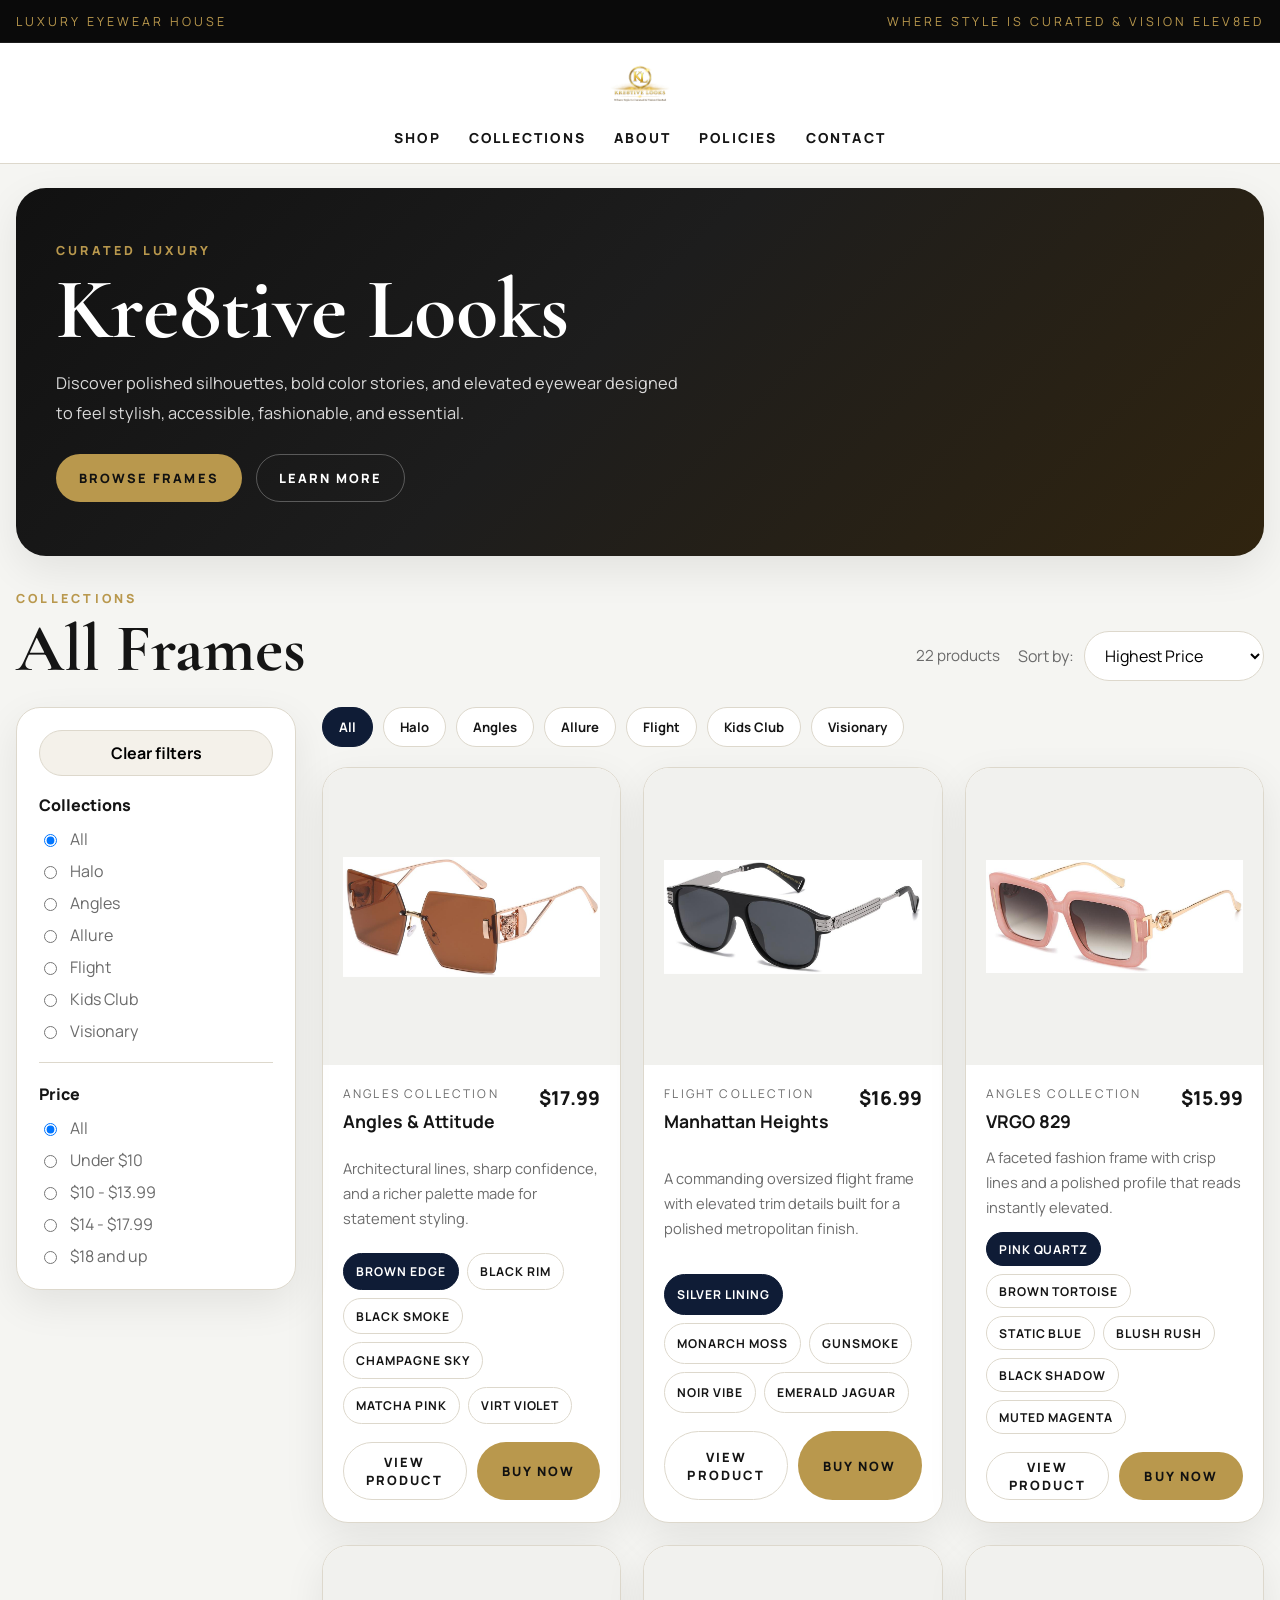
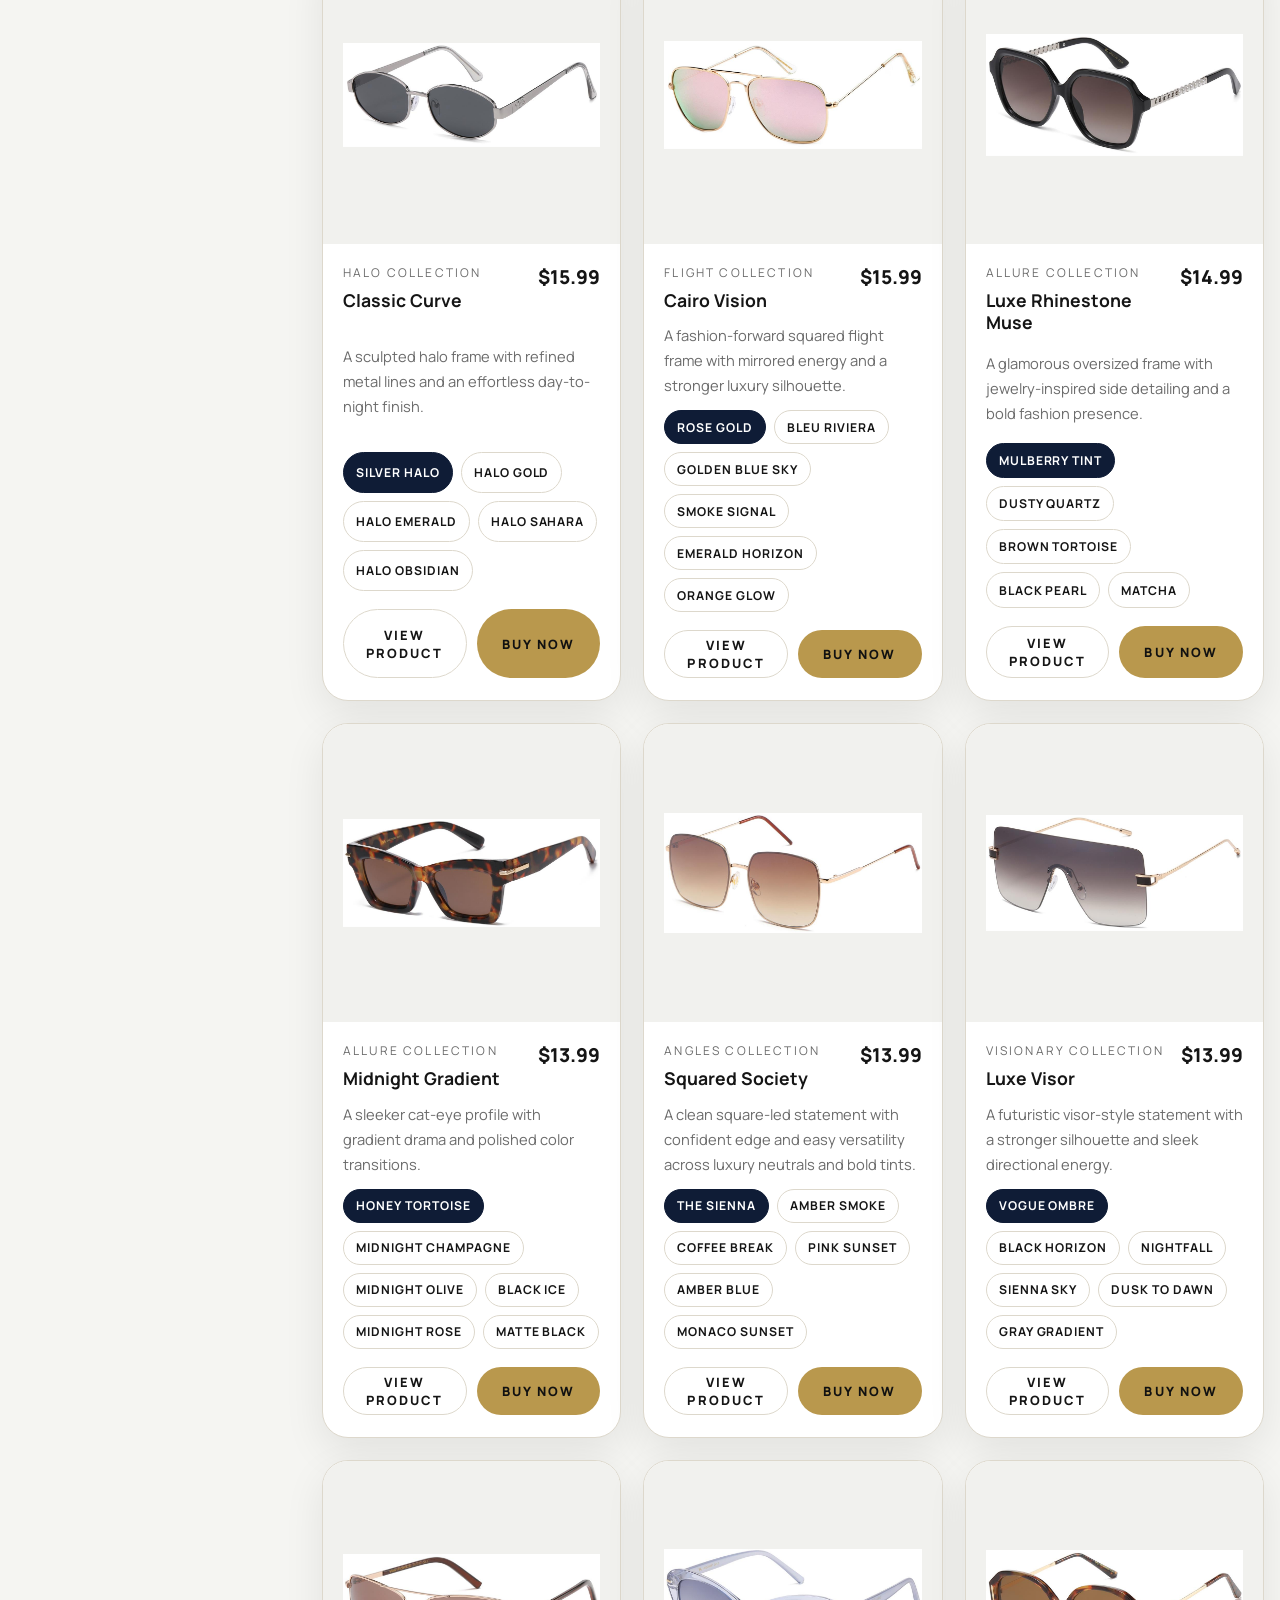
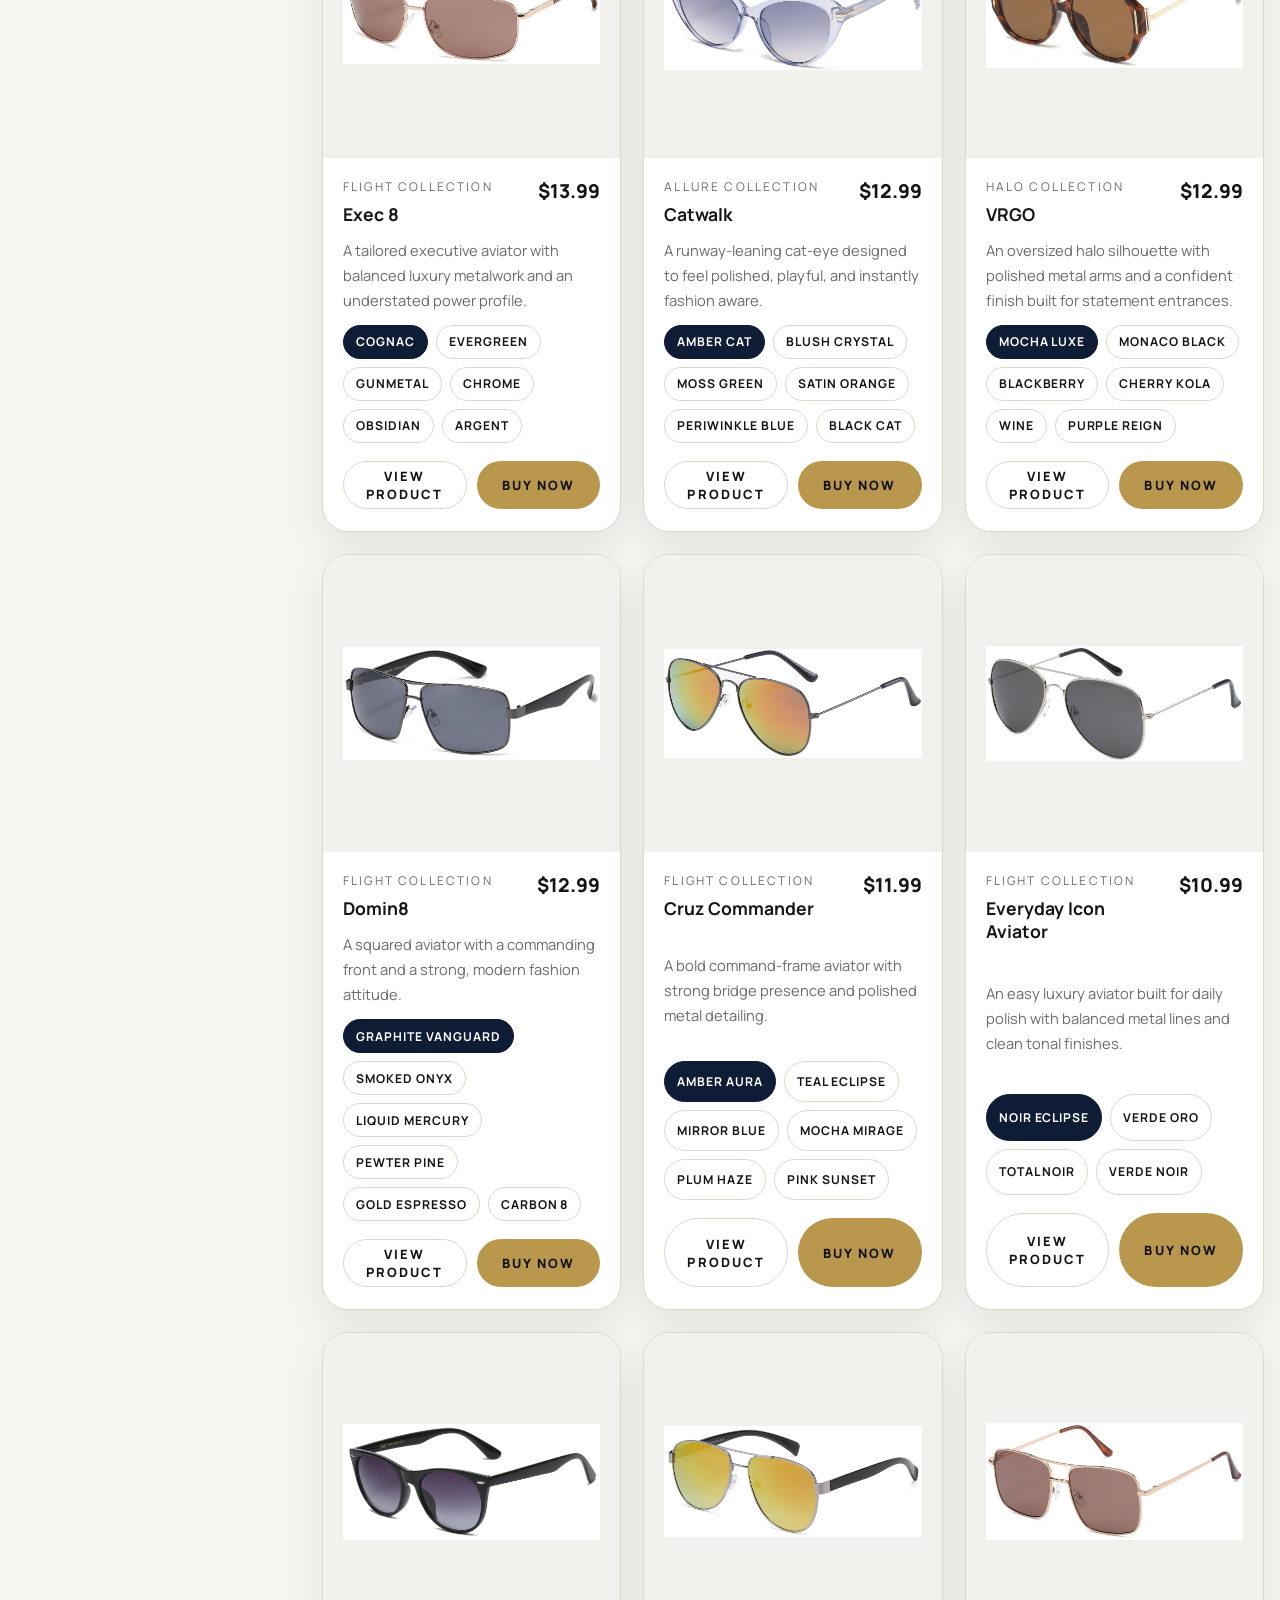
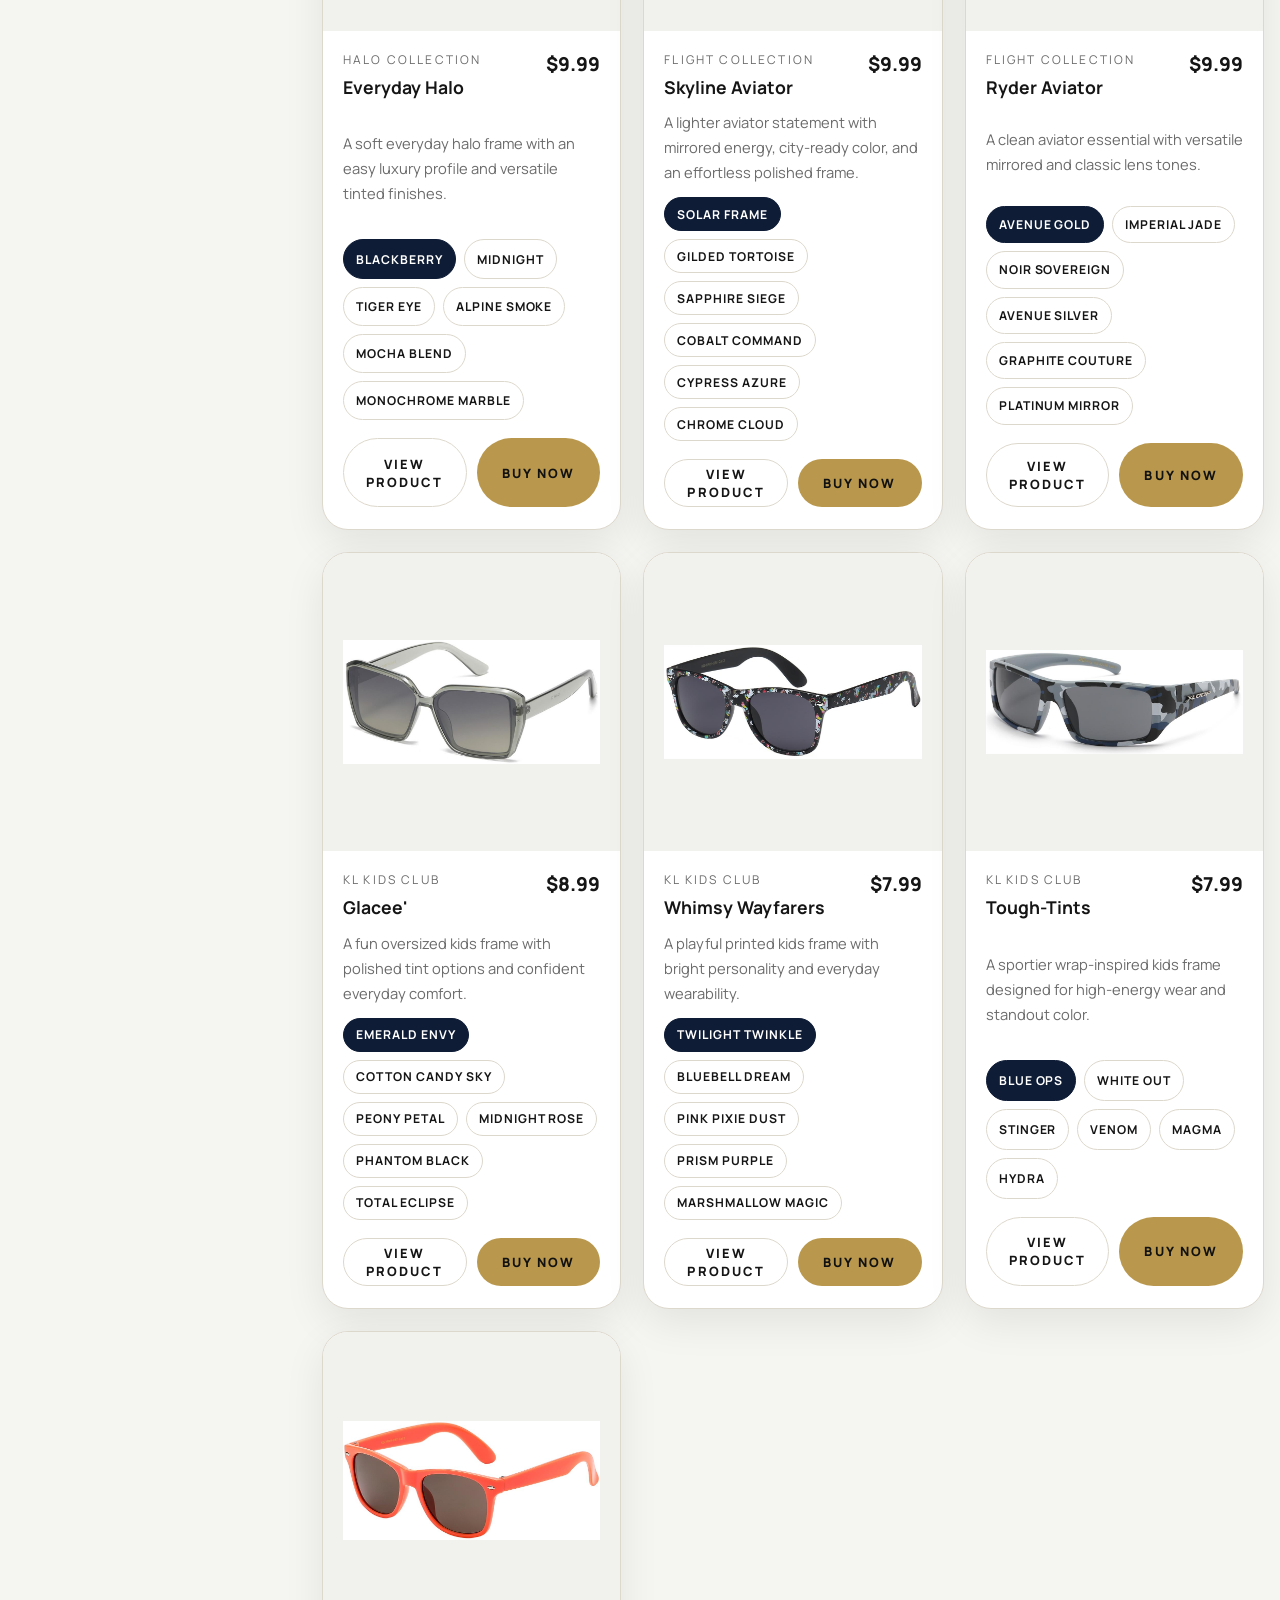
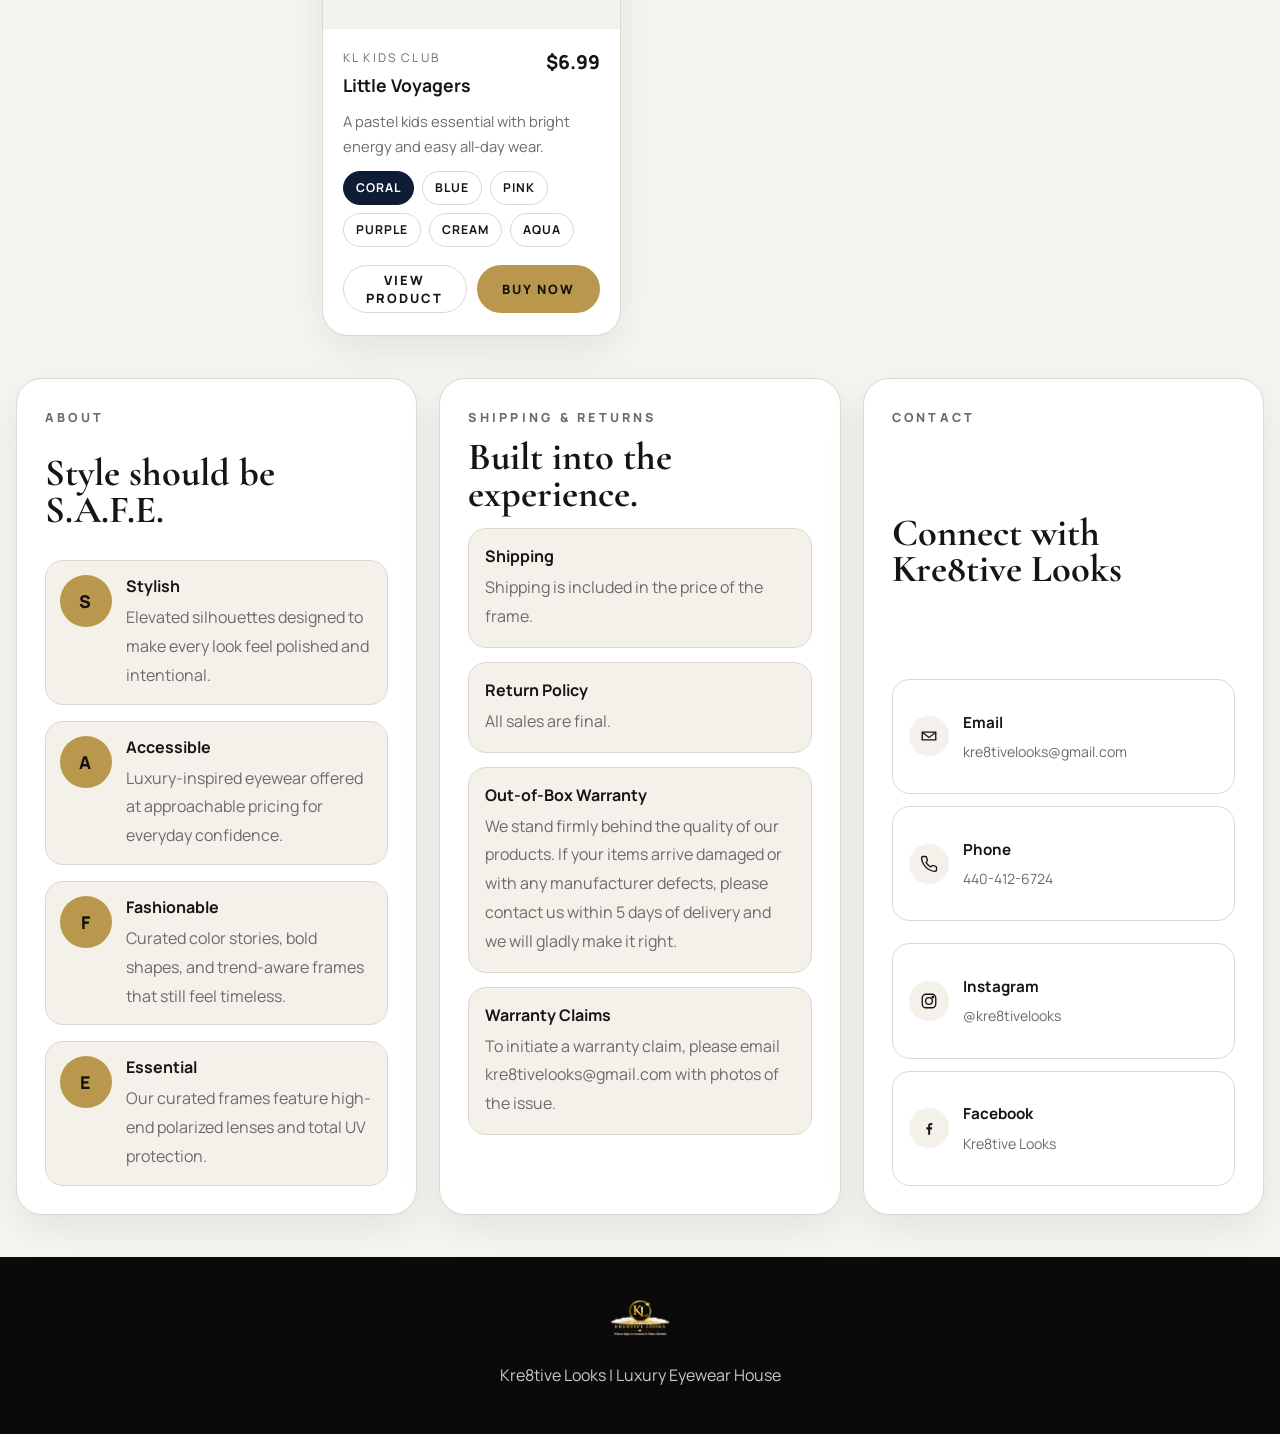
==== commit e2293ff9: "Update index.html" ====
--- a/index.html
+++ b/index.html
@@ -1,4 +1,3 @@
-<!-- FILE: index.html -->
 <!DOCTYPE html>
 <html lang="en">
 <head>
@@ -28,7 +27,7 @@
 
     <div class="nav-wrap">
       <div class="brand-top">
-        <img src="./kl-monogram.png" alt="Kre8tive Looks KL monogram" />
+        <img src="./kre8tive-looks-transparent-hero.png" alt="Kre8tive Looks logo" />
       </div>
 
       <nav class="main-nav" aria-label="Primary">
@@ -245,7 +244,7 @@
 
   <footer class="site-footer">
     <div class="footer-monogram">
-      <img src="./kl-monogram.png" alt="Kre8tive Looks KL monogram" />
+      <img src="./kre8tive-looks-transparent-hero.png" alt="Kre8tive Looks logo" />
     </div>
     <p>Kre8tive Looks | Luxury Eyewear House</p>
   </footer>
@@ -288,1524 +287,3 @@
   <script src="./script.js"></script>
 </body>
 </html>
-
-<!-- FILE: style.css -->
-:root {
-  --bg: #f5f5f2;
-  --surface: #ffffff;
-  --surface-soft: #f4f1ea;
-  --text: #151515;
-  --muted: #6b6b6b;
-  --border: #ddd8cc;
-  --gold: #b9984d;
-  --gold-dark: #8e7235;
-  --black: #0a0a0a;
-  --navy: #0f1c36;
-  --shadow: 0 14px 40px rgba(10, 10, 10, 0.08);
-  --radius: 24px;
-  --container: 1440px;
-}
-
-* {
-  box-sizing: border-box;
-}
-
-html {
-  scroll-behavior: smooth;
-}
-
-body {
-  margin: 0;
-  background: var(--bg);
-  color: var(--text);
-  font-family: "Manrope", sans-serif;
-}
-
-img {
-  display: block;
-  max-width: 100%;
-}
-
-a {
-  color: inherit;
-  text-decoration: none;
-}
-
-button,
-input,
-select {
-  font: inherit;
-}
-
-.site-header {
-  position: sticky;
-  top: 0;
-  z-index: 50;
-  background: #fff;
-  border-bottom: 1px solid var(--border);
-}
-
-.topbar {
-  background: var(--black);
-  color: var(--gold);
-  border-bottom: 1px solid rgba(255, 255, 255, 0.08);
-}
-
-.topbar-inner {
-  width: min(100% - 32px, var(--container));
-  margin: 0 auto;
-  min-height: 42px;
-  display: flex;
-  align-items: center;
-  justify-content: space-between;
-  gap: 16px;
-  font-size: 0.78rem;
-  letter-spacing: 0.24em;
-  text-transform: uppercase;
-}
-
-.nav-wrap {
-  width: min(100% - 32px, var(--container));
-  margin: 0 auto;
-  padding: 14px 0 16px;
-}
-
-.brand-top {
-  display: flex;
-  justify-content: center;
-  margin-bottom: 10px;
-}
-
-.brand-top img,
-.footer-monogram img {
-  width: 92px;
-  height: auto;
-}
-
-.main-nav {
-  display: flex;
-  justify-content: center;
-  gap: 28px;
-  flex-wrap: wrap;
-}
-
-.main-nav a {
-  font-size: 0.86rem;
-  font-weight: 800;
-  letter-spacing: 0.16em;
-  text-transform: uppercase;
-}
-
-.shop-hero {
-  width: min(100% - 32px, var(--container));
-  margin: 24px auto 0;
-  border-radius: 30px;
-  color: #fff;
-  background: linear-gradient(135deg, #111 0%, #1d1d1d 46%, #30240f 100%);
-  box-shadow: var(--shadow);
-  padding: 54px 40px;
-}
-
-.shop-hero-copy {
-  max-width: 740px;
-}
-
-.eyebrow {
-  margin: 0 0 10px;
-  color: var(--gold);
-  font-size: 0.78rem;
-  font-weight: 800;
-  letter-spacing: 0.26em;
-  text-transform: uppercase;
-}
-
-.shop-hero h1,
-.catalog-top h2,
-.panel h2,
-.dialog-copy h2 {
-  margin: 0;
-  font-family: "Cormorant Garamond", serif;
-  line-height: 0.95;
-}
-
-.shop-hero h1 {
-  font-size: clamp(3rem, 7vw, 5.4rem);
-}
-
-.shop-hero p:not(.eyebrow) {
-  max-width: 640px;
-  margin: 18px 0 0;
-  font-size: 1.02rem;
-  line-height: 1.8;
-  color: rgba(255, 255, 255, 0.84);
-}
-
-.hero-actions {
-  margin-top: 26px;
-  display: flex;
-  flex-wrap: wrap;
-  gap: 14px;
-}
-
-.button {
-  display: inline-flex;
-  align-items: center;
-  justify-content: center;
-  min-height: 48px;
-  padding: 0 22px;
-  border-radius: 999px;
-  border: 1px solid transparent;
-  font-weight: 800;
-  letter-spacing: 0.16em;
-  text-transform: uppercase;
-  font-size: 0.8rem;
-  cursor: pointer;
-  transition: 0.2s ease;
-}
-
-.button-gold {
-  background: var(--gold);
-  color: #111;
-}
-
-.button-gold:hover {
-  background: var(--gold-dark);
-  color: #fff;
-}
-
-.button-outline {
-  background: transparent;
-  border-color: rgba(255, 255, 255, 0.28);
-  color: #fff;
-}
-
-.button-outline:hover {
-  border-color: var(--gold);
-  color: var(--gold);
-}
-
-.button-ghost {
-  background: #fff;
-  border-color: var(--border);
-  color: var(--text);
-}
-
-.catalog-section {
-  width: min(100% - 32px, var(--container));
-  margin: 34px auto 0;
-}
-
-.catalog-top {
-  display: flex;
-  justify-content: space-between;
-  gap: 20px;
-  align-items: end;
-  margin-bottom: 26px;
-}
-
-.catalog-top h2 {
-  font-size: clamp(2.5rem, 6vw, 4.2rem);
-}
-
-.catalog-top-controls {
-  display: flex;
-  align-items: center;
-  gap: 18px;
-  flex-wrap: wrap;
-}
-
-.results-count {
-  font-size: 0.95rem;
-  color: var(--muted);
-}
-
-.sort-control {
-  display: inline-flex;
-  align-items: center;
-  gap: 10px;
-  color: var(--muted);
-}
-
-.sort-control select {
-  border: 1px solid var(--border);
-  background: #fff;
-  border-radius: 999px;
-  padding: 12px 16px;
-  min-width: 180px;
-}
-
-.catalog-layout {
-  display: grid;
-  grid-template-columns: 280px minmax(0, 1fr);
-  gap: 26px;
-  align-items: start;
-}
-
-.filters-sidebar {
-  position: sticky;
-  top: 120px;
-  background: var(--surface);
-  border: 1px solid var(--border);
-  border-radius: var(--radius);
-  padding: 22px;
-  box-shadow: var(--shadow);
-}
-
-.filter-toggle {
-  width: 100%;
-  margin-bottom: 18px;
-  min-height: 46px;
-  border-radius: 999px;
-  border: 1px solid var(--border);
-  background: var(--surface-soft);
-  font-weight: 700;
-  cursor: pointer;
-}
-
-.filter-group + .filter-group {
-  margin-top: 20px;
-  padding-top: 20px;
-  border-top: 1px solid var(--border);
-}
-
-.filter-heading {
-  margin: 0 0 12px;
-  font-weight: 800;
-  font-size: 1rem;
-}
-
-.collection-filter-list,
-.price-filter-list {
-  display: grid;
-  gap: 10px;
-}
-
-.collection-filter-list label,
-.price-filter-list label {
-  display: flex;
-  gap: 10px;
-  align-items: center;
-  color: var(--muted);
-}
-
-.products-area {
-  min-width: 0;
-}
-
-.collection-pills {
-  display: flex;
-  flex-wrap: wrap;
-  gap: 10px;
-  margin-bottom: 20px;
-}
-
-.collection-pill {
-  border: 1px solid var(--border);
-  background: #fff;
-  color: var(--text);
-  border-radius: 999px;
-  padding: 10px 16px;
-  font-size: 0.82rem;
-  font-weight: 700;
-  cursor: pointer;
-}
-
-.collection-pill.active {
-  background: var(--navy);
-  border-color: var(--navy);
-  color: #fff;
-}
-
-.product-grid {
-  display: grid;
-  grid-template-columns: repeat(3, minmax(0, 1fr));
-  gap: 22px;
-}
-
-.product-card {
-  background: var(--surface);
-  border: 1px solid var(--border);
-  border-radius: 26px;
-  overflow: hidden;
-  box-shadow: var(--shadow);
-  display: grid;
-  grid-template-rows: auto 1fr;
-}
-
-.product-image {
-  background: #f1f1ee;
-  aspect-ratio: 1 / 1;
-  padding: 20px;
-}
-
-.product-image img {
-  width: 100%;
-  height: 100%;
-  object-fit: contain;
-}
-
-.product-meta {
-  padding: 20px 20px 22px;
-  display: grid;
-  gap: 12px;
-}
-
-.meta-top {
-  display: flex;
-  justify-content: space-between;
-  gap: 12px;
-  align-items: start;
-}
-
-.meta-top small {
-  display: block;
-  margin-bottom: 8px;
-  color: var(--muted);
-  font-size: 0.75rem;
-  letter-spacing: 0.18em;
-  text-transform: uppercase;
-}
-
-.meta-top h3 {
-  margin: 0;
-  font-size: 1.1rem;
-  line-height: 1.3;
-}
-
-.price {
-  font-size: 1.2rem;
-  font-weight: 800;
-  white-space: nowrap;
-}
-
-.product-meta p {
-  margin: 0;
-  color: var(--muted);
-  font-size: 0.92rem;
-  line-height: 1.7;
-}
-
-.color-tags {
-  display: flex;
-  flex-wrap: wrap;
-  gap: 8px;
-}
-
-.color-tags span {
-  display: inline-flex;
-  align-items: center;
-  min-height: 34px;
-  padding: 0 12px;
-  border-radius: 999px;
-  border: 1px solid var(--border);
-  background: #fff;
-  font-size: 0.76rem;
-  font-weight: 700;
-  letter-spacing: 0.08em;
-  text-transform: uppercase;
-  cursor: pointer;
-}
-
-.color-tags span.active {
-  background: var(--navy);
-  border-color: var(--navy);
-  color: #fff;
-}
-
-.card-actions {
-  display: flex;
-  gap: 10px;
-  flex-wrap: wrap;
-  margin-top: 6px;
-}
-
-.card-actions .button {
-  flex: 1;
-}
-
-.content-panels {
-  width: min(100% - 32px, var(--container));
-  margin: 42px auto 0;
-  display: grid;
-  grid-template-columns: repeat(3, minmax(0, 1fr));
-  gap: 22px;
-}
-
-.panel {
-  background: var(--surface);
-  border: 1px solid var(--border);
-  border-radius: 26px;
-  padding: 28px;
-  box-shadow: var(--shadow);
-}
-
-.panel h2 {
-  font-size: 2.4rem;
-  margin: 0 0 16px;
-}
-
-.panel p,
-.panel a {
-  color: var(--muted);
-  line-height: 1.8;
-}
-
-.panel-about,
-.panel-contact {
-  display: grid;
-  gap: 16px;
-}
-
-.about-highlight {
-  display: grid;
-  grid-template-columns: 52px 1fr;
-  gap: 14px;
-  align-items: start;
-  padding: 14px;
-  border: 1px solid var(--border);
-  border-radius: 18px;
-  background: var(--surface-soft);
-}
-
-.about-badge {
-  width: 52px;
-  height: 52px;
-  border-radius: 999px;
-  background: var(--gold);
-  color: #111;
-  display: grid;
-  place-items: center;
-  font-weight: 800;
-  font-size: 1.1rem;
-  letter-spacing: 0.06em;
-}
-
-.about-highlight h3,
-.policy-item h3 {
-  margin: 0 0 6px;
-  font-size: 1rem;
-}
-
-.about-highlight p,
-.policy-item p {
-  margin: 0;
-}
-
-.policy-stack {
-  display: grid;
-  gap: 14px;
-}
-
-.policy-item {
-  padding: 16px;
-  border: 1px solid var(--border);
-  border-radius: 18px;
-  background: var(--surface-soft);
-}
-
-.contact-cards {
-  display: grid;
-  gap: 12px;
-}
-
-.contact-card,
-.social-links-pro a {
-  display: flex;
-  align-items: center;
-  gap: 14px;
-  padding: 14px 16px;
-  border: 1px solid var(--border);
-  border-radius: 18px;
-  background: #fff;
-  transition: 0.2s ease;
-}
-
-.contact-card:hover,
-.social-links-pro a:hover {
-  border-color: var(--gold);
-  transform: translateY(-1px);
-}
-
-.contact-card span:last-child,
-.social-links-pro a span:last-child {
-  display: grid;
-  gap: 3px;
-}
-
-.contact-card strong,
-.social-links-pro strong {
-  color: var(--text);
-  font-size: 0.95rem;
-}
-
-.contact-card small,
-.social-links-pro small {
-  color: var(--muted);
-  font-size: 0.88rem;
-}
-
-.contact-icon,
-.social-icon {
-  width: 40px;
-  height: 40px;
-  min-width: 40px;
-  border-radius: 999px;
-  display: grid;
-  place-items: center;
-  background: var(--surface-soft);
-  color: var(--text);
-}
-
-.contact-icon svg,
-.social-icon svg {
-  width: 18px;
-  height: 18px;
-}
-
-.social-links {
-  display: flex;
-  flex-wrap: wrap;
-  gap: 12px;
-}
-
-.social-links-pro {
-  margin-top: 6px;
-}
-
-.social-links-pro a {
-  flex: 1 1 220px;
-}
-
-.site-footer {
-  margin-top: 42px;
-  padding: 34px 16px 48px;
-  background: var(--black);
-  color: #fff;
-  text-align: center;
-}
-
-.footer-monogram {
-  display: flex;
-  justify-content: center;
-  margin-bottom: 12px;
-}
-
-.site-footer p {
-  margin: 0;
-  color: rgba(255, 255, 255, 0.78);
-}
-
-.product-dialog {
-  width: min(1100px, calc(100% - 24px));
-  border: 0;
-  padding: 0;
-  background: #fff;
-  border-radius: 28px;
-  box-shadow: 0 30px 80px rgba(0, 0, 0, 0.28);
-  overflow: hidden;
-}
-
-.product-dialog::backdrop {
-  background: rgba(10, 10, 10, 0.72);
-}
-
-.dialog-close {
-  position: absolute;
-  top: 16px;
-  right: 16px;
-  width: 44px;
-  height: 44px;
-  border-radius: 999px;
-  border: 1px solid var(--border);
-  background: #fff;
-  font-size: 1.6rem;
-  cursor: pointer;
-  z-index: 5;
-}
-
-.dialog-body {
-  display: grid;
-  grid-template-columns: minmax(0, 1.1fr) minmax(320px, 0.9fr);
-  gap: 28px;
-  padding: 28px;
-}
-
-.dialog-gallery {
-  display: grid;
-  gap: 16px;
-}
-
-#dialog-main-image {
-  width: 100%;
-  aspect-ratio: 1 / 1;
-  object-fit: contain;
-  background: #f1f1ee;
-  border-radius: 24px;
-  padding: 20px;
-}
-
-.dialog-thumbs {
-  display: flex;
-  flex-wrap: wrap;
-  gap: 10px;
-}
-
-.dialog-thumbs button {
-  width: 82px;
-  height: 82px;
-  border-radius: 16px;
-  border: 1px solid var(--border);
-  background: #fff;
-  padding: 8px;
-  cursor: pointer;
-}
-
-.dialog-thumbs img {
-  width: 100%;
-  height: 100%;
-  object-fit: contain;
-}
-
-.dialog-copy {
-  display: grid;
-  align-content: start;
-  gap: 14px;
-}
-
-.dialog-copy h2 {
-  font-size: clamp(2.2rem, 5vw, 4rem);
-}
-
-.dialog-price {
-  margin: 0;
-  color: var(--gold-dark);
-  font-weight: 800;
-  font-size: 1.6rem;
-}
-
-.dialog-section h3 {
-  margin: 0 0 10px;
-  font-size: 0.95rem;
-}
-
-.feature-list {
-  margin: 0;
-  padding-left: 20px;
-  color: var(--muted);
-  line-height: 1.8;
-}
-
-.dialog-buy {
-  margin-top: 8px;
-  width: 100%;
-}
-
-@media (max-width: 1180px) {
-  .product-grid,
-  .content-panels {
-    grid-template-columns: 1fr 1fr;
-  }
-
-  .content-panels {
-    grid-template-columns: 1fr;
-  }
-}
-
-@media (max-width: 920px) {
-  .catalog-layout,
-  .dialog-body {
-    grid-template-columns: 1fr;
-  }
-
-  .filters-sidebar {
-    position: static;
-  }
-}
-
-@media (max-width: 680px) {
-  .topbar-inner,
-  .catalog-top {
-    flex-direction: column;
-    align-items: start;
-  }
-
-  .product-grid {
-    grid-template-columns: 1fr;
-  }
-
-  .card-actions .button {
-    flex: auto;
-    width: 100%;
-  }
-
-  .main-nav {
-    gap: 18px;
-  }
-
-  .shop-hero {
-    padding: 36px 22px;
-  }
-
-  .shop-hero,
-  .catalog-section,
-  .content-panels {
-    width: min(100% - 20px, var(--container));
-  }
-}
-
-<!-- FILE: script.js -->
-const products = [
-  {
-    id: "allure-rhinestone-muse",
-    name: "Luxe Rhinestone Muse",
-    collection: "Allure Collection",
-    collectionKey: "allure",
-    itemCode: "8RS2104",
-    price: 14.99,
-    paymentLink: "https://buy.stripe.com/test_6oU00j41BgPNaTO5EU8Ra0j",
-    description: "A glamorous oversized frame with jewelry-inspired side detailing and a bold fashion presence.",
-    features: ["Mulberry Tint", "Dusty Quartz", "Brown Tortoise", "Black Pearl", "Matcha"],
-    colors: ["Mulberry Tint", "Dusty Quartz", "Brown Tortoise", "Black Pearl", "Matcha"],
-    images: [
-      "./KL_8RS2104-1BLACK.jpg",
-      "./KL_8RS2104-2BLUSH.jpg",
-      "./KL_8RS2104-3OLGRN.jpg",
-      "./KL_8RS2104-4BROWN.jpg",
-      "./KL_8RS2104-5PURPL.jpg"
-    ]
-  },
-  {
-    id: "allure-midnight-gradient",
-    name: "Midnight Gradient",
-    collection: "Allure Collection",
-    collectionKey: "allure",
-    itemCode: "8VG29682",
-    price: 13.99,
-    paymentLink: "https://buy.stripe.com/test_cNi5kD9lVfLJ3rmffu8Ra0i",
-    description: "A sleeker cat-eye profile with gradient drama and polished color transitions.",
-    features: ["Honey Tortoise", "Midnight Champagne", "Midnight Olive", "Black Ice", "Midnight Rose", "Matte Black"],
-    colors: ["Honey Tortoise", "Midnight Champagne", "Midnight Olive", "Black Ice", "Midnight Rose", "Matte Black"],
-    images: [
-      "./KL_8VG29682-1FLAME.jpg",
-      "./KL_8VG29682-2APRCT.jpg",
-      "./KL_8VG29682-3GRNAP.jpg",
-      "./KL_8VG29682-4BICEY.jpg",
-      "./KL_8VG29682-5BPINK.jpg",
-      "./KL_8VG29682-6BBLCK.jpg"
-    ]
-  },
-  {
-    id: "allure-catwalk",
-    name: "Catwalk",
-    collection: "Allure Collection",
-    collectionKey: "allure",
-    itemCode: "8VG29687",
-    price: 12.99,
-    paymentLink: "https://buy.stripe.com/test_bJe7sLeGf2YX4vq4AQ8Ra0h",
-    description: "A runway-leaning cat-eye designed to feel polished, playful, and instantly fashion aware.",
-    features: ["Amber Cat", "Blush Crystal", "Moss Green", "Satin Orange", "Periwinkle Blue", "Black Cat"],
-    colors: ["Amber Cat", "Blush Crystal", "Moss Green", "Satin Orange", "Periwinkle Blue", "Black Cat"],
-    images: [
-      "./KL_8VG29687-1BLU.jpg",
-      "./KL_8VG29687-2GRN.jpg",
-      "./KL_8VG29687-3PNK.jpg",
-      "./KL_8VG29687-4BRN.jpg",
-      "./KL_8VG29687-5ORA.jpg",
-      "./KL_8VG29687-6BLK.jpg"
-    ]
-  },
-  {
-    id: "angles-attitude",
-    name: "Angles & Attitude",
-    collection: "Angles Collection",
-    collectionKey: "angles",
-    itemCode: "3GSL28304",
-    price: 17.99,
-    paymentLink: "https://buy.stripe.com/test_14A9AT2Xx7fd3rm8R68Ra0m",
-    description: "Architectural lines, sharp confidence, and a richer palette made for statement styling.",
-    features: ["Brown Edge", "Black Rim", "Black Smoke", "Champagne Sky", "Matcha Pink", "Virt Violet"],
-    colors: ["Brown Edge", "Black Rim", "Black Smoke", "Champagne Sky", "Matcha Pink", "Virt Violet"],
-    images: [
-      "./KL_8GSL28304-1BRWNE.jpg",
-      "./KL_8GSL28304-2BSMKE.jpg",
-      "./KL_8GSL28304-3BLKR.jpg",
-      "./KL_8GSL28304-4RGLD.jpg",
-      "./KL_8GSL28304-5BPRP.jpg",
-      "./KL_8GSL28304-6GRBL.jpg"
-    ]
-  },
-  {
-    id: "angles-vrgo-829",
-    name: "VRGO 829",
-    collection: "Angles Collection",
-    collectionKey: "angles",
-    itemCode: "8VG29695",
-    price: 15.99,
-    paymentLink: "https://buy.stripe.com/test_4gMfZhcy74317HC5EU8Ra0l",
-    description: "A faceted fashion frame with crisp lines and a polished profile that reads instantly elevated.",
-    features: ["Pink Quartz", "Brown Tortoise", "Static Blue", "Blush Rush", "Black Shadow", "Muted Magenta"],
-    colors: ["Pink Quartz", "Brown Tortoise", "Static Blue", "Blush Rush", "Black Shadow", "Muted Magenta"],
-    images: [
-      "./KL_8VG29695-1PINKG.jpg",
-      "./KL_8VG29695-2ANML.jpg",
-      "./KL_8VG29695-3BLUSH.jpg",
-      "./KL_8VG29695-4BBLUE.jpg",
-      "./KL_8VG29695-5.jpg",
-      "./KL_8VG29695-6BGOLD.jpg"
-    ]
-  },
-  {
-    id: "angles-squared-society",
-    name: "Squared Society",
-    collection: "Angles Collection",
-    collectionKey: "angles",
-    itemCode: "8GSL28258",
-    price: 13.99,
-    paymentLink: "https://buy.stripe.com/test_14AfZh7dNbvt7HC2sI8Ra0k",
-    description: "A clean square-led statement with confident edge and easy versatility across luxury neutrals and bold tints.",
-    features: ["The Sienna", "Amber Smoke", "Coffee Break", "Pink Sunset", "Amber Blue", "Monaco Sunset"],
-    colors: ["The Sienna", "Amber Smoke", "Coffee Break", "Pink Sunset", "Amber Blue", "Monaco Sunset"],
-    images: [
-      "./KL_8GSL28258-1GBRWN.jpg",
-      "./KL_8GSL28258-2GAMBR.jpg",
-      "./KL_8GSL28258-3GCOOL.jpg",
-      "./KL_8GSL28258-4GPINK.jpg",
-      "./KL_8GSL28258-5GBLUE.jpg",
-      "./KL_8GSL28258-6GBLCK.jpg"
-    ]
-  },
-  {
-    id: "halo-classic-curve",
-    name: "Classic Curve",
-    collection: "Halo Collection",
-    collectionKey: "halo",
-    itemCode: "PZ-GSL28319",
-    price: 15.99,
-    paymentLink: "https://buy.stripe.com/test_28EfZh2XxgPN8LG5EU8Ra0n",
-    description: "A sculpted halo frame with refined metal lines and an effortless day-to-night finish.",
-    features: ["Silver Halo", "Halo Gold", "Halo Emerald", "Halo Sahara", "Halo Obsidian"],
-    colors: ["Silver Halo", "Halo Gold", "Halo Emerald", "Halo Sahara", "Halo Obsidian"],
-    images: [
-      "./KL_PZ-GSL28319-1SLVR.jpg",
-      "./KL_PZ-GSL28319-2BLKGLD.jpg",
-      "./KL_PZ-GSL28319-3GRGLD.jpg",
-      "./KL_PZ-GSL28319-4BRWN.jpg",
-      "./KL_PZ-GSL28319-5BLK.jpg"
-    ]
-  },
-  {
-    id: "halo-vrgo",
-    name: "VRGO",
-    collection: "Halo Collection",
-    collectionKey: "halo",
-    itemCode: "8VG29589",
-    price: 12.99,
-    paymentLink: "https://buy.stripe.com/test_bJe7sL8hRdDB1jec3i8Ra0p",
-    description: "An oversized halo silhouette with polished metal arms and a confident finish built for statement entrances.",
-    features: ["Mocha Luxe", "Monaco Black", "Blackberry", "Cherry Kola", "Wine", "Purple Reign"],
-    colors: ["Mocha Luxe", "Monaco Black", "Blackberry", "Cherry Kola", "Wine", "Purple Reign"],
-    images: [
-      "./KL_8VG29589-1.jpg",
-      "./KL_8VG29589-2.jpg",
-      "./KL_8VG29589-3.jpg",
-      "./KL_8VG29589-4.jpg",
-      "./KL_8VG29589-5.jpg",
-      "./KL_8VG29589-6.jpg"
-    ]
-  },
-  {
-    id: "halo-everyday",
-    name: "Everyday Halo",
-    collection: "Halo Collection",
-    collectionKey: "halo",
-    itemCode: "8GSL22731",
-    price: 9.99,
-    paymentLink: "https://buy.stripe.com/test_dRm7sLcy7czx3rm1oE8Ra0o",
-    description: "A soft everyday halo frame with an easy luxury profile and versatile tinted finishes.",
-    features: ["Blackberry", "Midnight", "Tiger Eye", "Alpine Smoke", "Mocha Blend", "Monochrome Marble", "Crimson Marble"],
-    colors: ["Blackberry", "Midnight", "Tiger Eye", "Alpine Smoke", "Mocha Blend", "Monochrome Marble", "Crimson Marble"],
-    images: [
-      "./KL_8GSL22731-1BLKBLK.jpg",
-      "./KL_8GSL22731-2BLCK.jpg",
-      "./KL_8GSL22731-3DSRT.jpg",
-      "./KL_8GSL22731-4BLKSLR.jpg",
-      "./KL_8GSL22731-5BRWN.jpg",
-      "./KL_8GSL22731-6GRBLK.jpg",
-      "./KL_8GSL22731-7FLME.jpg"
-    ]
-  },
-  {
-    id: "visionary-luxe-visor",
-    name: "Luxe Visor",
-    collection: "Visionary Collection",
-    collectionKey: "visionary",
-    itemCode: "8GSL28287",
-    price: 13.99,
-    paymentLink: "https://buy.stripe.com/test_4gMfZhcy74317HC5EU8Ra0l",
-    description: "A futuristic visor-style statement with a stronger silhouette and sleek directional energy.",
-    features: ["Vogue Ombre", "Black Horizon", "Nightfall", "Sienna Sky", "Dusk to Dawn", "Gray Gradient"],
-    colors: ["Vogue Ombre", "Black Horizon", "Nightfall", "Sienna Sky", "Dusk to Dawn", "Gray Gradient"],
-    images: [
-      "./KL_8GSL28287-1GBLK.jpg",
-      "./KL_8GSL28287-2BLK.jpg",
-      "./KL_8GSL28287-3SMKE.jpg",
-      "./KL_8GSL28287-4BRWN.jpg",
-      "./KL_8GSL28287-5BLUSK.jpg",
-      "./KL_8GSL28287-6BLCLD.jpg"
-    ]
-  },
-  {
-    id: "flight-manhattan-heights",
-    name: "Manhattan Heights",
-    collection: "Flight Collection",
-    collectionKey: "flight",
-    itemCode: "PZ-MH87074",
-    price: 16.99,
-    paymentLink: "https://buy.stripe.com/test_eVq6oH9lVgPNfa4ebq8Ra0g",
-    description: "A commanding oversized flight frame with elevated trim details built for a polished metropolitan finish.",
-    features: ["Silver Lining", "Monarch Moss", "Gunsmoke", "Noir Vibe", "Emerald Jaguar"],
-    colors: ["Silver Lining", "Monarch Moss", "Gunsmoke", "Noir Vibe", "Emerald Jaguar"],
-    images: [
-      "./KL_PZ-MH87074-1BLKSLV.jpg",
-      "./KL_PZ-MH87074-2BLKGLD.jpg",
-      "./KL_PZ-MH87074-3GNMTL.jpg",
-      "./KL_PZ-MH87074-4BLKGLD2.jpg",
-      "./KL_PZ-MH87074-5ANML.jpg"
-    ]
-  },
-  {
-    id: "flight-skyline-aviator",
-    name: "Skyline Aviator",
-    collection: "Flight Collection",
-    collectionKey: "flight",
-    itemCode: "8AV5239",
-    price: 9.99,
-    paymentLink: "https://buy.stripe.com/test_9B65kD1Tt6b92ni0kA8Ra0f",
-    description: "A lighter aviator statement with mirrored energy, city-ready color, and an effortless polished frame.",
-    features: ["Solar Frame", "Gilded Tortoise", "Sapphire Siege", "Cobalt Command", "Cypress Azure", "Chrome Cloud"],
-    colors: ["Solar Frame", "Gilded Tortoise", "Sapphire Siege", "Cobalt Command", "Cypress Azure", "Chrome Cloud"],
-    images: [
-      "./KL_8AV5239-1YLOW.jpg",
-      "./KL_8AV5239-2GFLM.jpg",
-      "./KL_8AV5239-3PRPL.jpg",
-      "./KL_8AV5239-4.jpg",
-      "./KL_8AV5239-5BLUE.jpg",
-      "./KL_8AV5239-6GRYS.jpg"
-    ]
-  },
-  {
-    id: "flight-domin8",
-    name: "Domin8",
-    collection: "Flight Collection",
-    collectionKey: "flight",
-    itemCode: "8AV5207",
-    price: 12.99,
-    paymentLink: "https://buy.stripe.com/test_fZu00jdCb4310fagjy8Ra0e",
-    description: "A squared aviator with a commanding front and a strong, modern fashion attitude.",
-    features: ["Graphite Vanguard", "Smoked Onyx", "Liquid Mercury", "Pewter Pine", "Gold Espresso", "Carbon 8"],
-    colors: ["Graphite Vanguard", "Smoked Onyx", "Liquid Mercury", "Pewter Pine", "Gold Espresso", "Carbon 8"],
-    images: [
-      "./KL_8AV5207-1BLK.jpg",
-      "./KL_8AV5207-2BLK2.jpg",
-      "./KL_8AV5207-3SILV.jpg",
-      "./KL_8AV5207-4GRY.jpg",
-      "./KL_8AV5207-5BRWN.jpg",
-      "./KL_8AV5207-6BBLK.jpg"
-    ]
-  },
-  {
-    id: "flight-exec-8",
-    name: "Exec 8",
-    collection: "Flight Collection",
-    collectionKey: "flight",
-    itemCode: "8AV5182",
-    price: 13.99,
-    paymentLink: "https://buy.stripe.com/test_bJe7sL41B6b92ni7N28Ra0d",
-    description: "A tailored executive aviator with balanced luxury metalwork and an understated power profile.",
-    features: ["Cognac", "Evergreen", "Gunmetal", "Chrome", "Obsidian", "Argent"],
-    colors: ["Cognac", "Evergreen", "Gunmetal", "Chrome", "Obsidian", "Argent"],
-    images: [
-      "./KL_8AV5182-1GLDBRW.jpg",
-      "./KL_8AV5182-2BLKGRN.jpg",
-      "./KL_8AV5182-3GUNMETAL.jpg",
-      "./KL_8AV5182-4CHROME.jpg",
-      "./KL_8AV5182-5OBSIDIAN.jpg",
-      "./KL_8AV5182-6ARGENT.jpg"
-    ]
-  },
-  {
-    id: "flight-ryder-aviator",
-    name: "Ryder Aviator",
-    collection: "Flight Collection",
-    collectionKey: "flight",
-    itemCode: "8AF125-MIX",
-    price: 9.99,
-    paymentLink: "https://buy.stripe.com/test_00wfZh41B5752ni8R68Ra0c",
-    description: "A clean aviator essential with versatile mirrored and classic lens tones.",
-    features: ["Avenue Gold", "Imperial Jade", "Noir Sovereign", "Avenue Silver", "Graphite Couture", "Platinum Mirror"],
-    colors: ["Avenue Gold", "Imperial Jade", "Noir Sovereign", "Avenue Silver", "Graphite Couture", "Platinum Mirror"],
-    images: [
-      "./KL_8AF125-1.jpg",
-      "./KL_8AF125-2.jpg",
-      "./KL_8AF125-3.jpg",
-      "./KL_8AF125-4.jpg",
-      "./KL_8AF125-5.jpg",
-      "./KL_8AF125-6.jpg"
-    ]
-  },
-  {
-    id: "flight-cruz-commander",
-    name: "Cruz Commander",
-    collection: "Flight Collection",
-    collectionKey: "flight",
-    itemCode: "PZ-AF101-CM",
-    price: 11.99,
-    paymentLink: "https://buy.stripe.com/test_bJe9AT69Jczx5zuc3i8Ra0b",
-    description: "A bold command-frame aviator with strong bridge presence and polished metal detailing.",
-    features: ["Amber Aura", "Teal Eclipse", "Mirror Blue", "Mocha Mirage", "Plum Haze", "Pink Sunset"],
-    colors: ["Amber Aura", "Teal Eclipse", "Mirror Blue", "Mocha Mirage", "Plum Haze", "Pink Sunset"],
-    images: [
-      "./KL_PZ-AF101-CM1.jpg",
-      "./KL_PZ-AF101-CM2.jpg",
-      "./KL_PZ-AF101-CM3.jpg",
-      "./KL_PZ-AF101-CM4.jpg",
-      "./KL_PZ-AF101-CM5.jpg",
-      "./KL_PZ-AF101-CM6.jpg"
-    ]
-  },
-  {
-    id: "flight-cairo-vision",
-    name: "Cairo Vision",
-    collection: "Flight Collection",
-    collectionKey: "flight",
-    itemCode: "PZ-AF112-RV",
-    price: 15.99,
-    paymentLink: "https://buy.stripe.com/test_cNi7sLapZgPNe605EU8Ra0a",
-    description: "A fashion-forward squared flight frame with mirrored energy and a stronger luxury silhouette.",
-    features: ["Rose Gold", "Bleu Riviera", "Golden Blue Sky", "Smoke Signal", "Emerald Horizon", "Orange Glow"],
-    colors: ["Rose Gold", "Bleu Riviera", "Golden Blue Sky", "Smoke Signal", "Emerald Horizon", "Orange Glow"],
-    images: [
-      "./KL_PZ-AF112-RV -RGLD.jpg",
-      "./KL_PZ-AF112-RV-BLU.jpg",
-      "./KL_PZ-AF112-RV-BLU_SKY.jpg",
-      "./KL_PZ-AF112-RV-GLD.jpg",
-      "./KL_PZ-AF112-RV-GRN.jpg",
-      "./KL_PZ-AF112-RV-ORA.jpg"
-    ]
-  },
-  {
-    id: "flight-everyday-icon",
-    name: "Everyday Icon Aviator",
-    collection: "Flight Collection",
-    collectionKey: "flight",
-    itemCode: "PZ-AF101",
-    price: 10.99,
-    paymentLink: "https://buy.stripe.com/test_28E4gzeGfeHF8LG0kA8Ra09",
-    description: "An easy luxury aviator built for daily polish with balanced metal lines and clean tonal finishes.",
-    features: ["Noir Eclipse", "Verde Oro", "Total Noir", "Verde Noir"],
-    colors: ["Noir Eclipse", "Verde Oro", "Total Noir", "Verde Noir"],
-    images: [
-      "./KL_PZ-AF101-1-SLVRGRY.jpg",
-      "./KL_PZ-AF101-2-GLDGRN.jpg",
-      "./KL_PZ-AF101-3-BLKBLK.jpg",
-      "./KL_PZ-AF101-4-BLKGRN.jpg"
-    ]
-  },
-  {
-    id: "kids-glacee",
-    name: "Glacee'",
-    collection: "KL Kids Club",
-    collectionKey: "kids",
-    itemCode: "KG-ROM90105",
-    price: 8.99,
-    paymentLink: "https://buy.stripe.com/test_bJe7sL8hRdDB1jec3i8Ra0p",
-    description: "A fun oversized kids frame with polished tint options and confident everyday comfort.",
-    features: ["Emerald Envy", "Cotton Candy Sky", "Peony Petal", "Midnight Rose", "Phantom Black", "Total Eclipse"],
-    colors: ["Emerald Envy", "Cotton Candy Sky", "Peony Petal", "Midnight Rose", "Phantom Black", "Total Eclipse"],
-    images: [
-      "./KL_KG-ROM90105-1GRY.jpg",
-      "./KL_KG-ROM90105-2BLU.jpg",
-      "./KL_KG-ROM90105-3PNK.jpg",
-      "./KL_KG-ROM90105-4BLK.jpg",
-      "./KL_KG-ROM90105-5BLKGRY.jpg",
-      "./KL_KG-ROM90105-6BBLK.jpg"
-    ]
-  },
-  {
-    id: "kids-little-voyagers",
-    name: "Little Voyagers",
-    collection: "KL Kids Club",
-    collectionKey: "kids",
-    itemCode: "KG-WF01-PST",
-    price: 6.99,
-    paymentLink: "https://buy.stripe.com/test_dRm7sLcy7czx3rm1oE8Ra0o",
-    description: "A pastel kids essential with bright energy and easy all-day wear.",
-    features: ["Coral", "Blue", "Pink", "Purple", "Cream", "Aqua"],
-    colors: ["Coral", "Blue", "Pink", "Purple", "Cream", "Aqua"],
-    images: [
-      "./KL_KG-WF01-PST-1.jpg",
-      "./KL_KG-WF01-PST-2.jpg",
-      "./KL_KG-WF01-PST-3.jpg",
-      "./KL_KG-WF01-PST-4.jpg",
-      "./KL_KG-WF01-PST-5.jpg",
-      "./KL_KG-WF01-PST-6.jpg"
-    ]
-  },
-  {
-    id: "kids-whimsy-wayfarers",
-    name: "Whimsy Wayfarers",
-    collection: "KL Kids Club",
-    collectionKey: "kids",
-    itemCode: "KG-WF01-UNI",
-    price: 7.99,
-    paymentLink: "https://buy.stripe.com/test_28EfZh2XxgPN8LG5EU8Ra0n",
-    description: "A playful printed kids frame with bright personality and everyday wearability.",
-    features: ["Twilight Twinkle", "Bluebell Dream", "Pink Pixie Dust", "Prism Purple", "Marshmallow Magic"],
-    colors: ["Twilight Twinkle", "Bluebell Dream", "Pink Pixie Dust", "Prism Purple", "Marshmallow Magic"],
-    images: [
-      "./KL_KG-WF01-UNI-BLCK.jpg",
-      "./KL_KG-WF01-UNI-LBLU.jpg",
-      "./KL_KG-WF01-UNI-PINK.jpg",
-      "./KL_KG-WF01-UNI-PRPL.jpg",
-      "./KL_KG-WF01-UNI-WHTE.jpg"
-    ]
-  },
-  {
-    id: "kids-tough-tints",
-    name: "Tough-Tints",
-    collection: "KL Kids Club",
-    collectionKey: "kids",
-    itemCode: "KG-X2738",
-    price: 7.99,
-    paymentLink: "https://buy.stripe.com/test_14A9AT2Xx7fd3rm8R68Ra0m",
-    description: "A sportier wrap-inspired kids frame designed for high-energy wear and standout color.",
-    features: ["Blue Ops", "White Out", "Stinger", "Venom", "Magma", "Hydra"],
-    colors: ["Blue Ops", "White Out", "Stinger", "Venom", "Magma", "Hydra"],
-    images: [
-      "./KL_KG-X2738-1GREY.jpg",
-      "./KL_KG-X2738-2WHT.jpg",
-      "./KL_KG-X2738-3YLW.jpg",
-      "./KL_KG-X2738-4GRN.jpg",
-      "./KL_KG-X2738-5RED.jpg",
-      "./KL_KG-X2738-6BLUE.jpg"
-    ]
-  }
-];
-
-const collections = [
-  { key: "all", name: "All" },
-  { key: "halo", name: "Halo" },
-  { key: "angles", name: "Angles" },
-  { key: "allure", name: "Allure" },
-  { key: "flight", name: "Flight" },
-  { key: "kids", name: "Kids Club" },
-  { key: "visionary", name: "Visionary" }
-];
-
-const state = {
-  activeCollection: "all",
-  sort: "price-desc",
-  priceRange: "all",
-  selectedColors: {}
-};
-
-const productGrid = document.getElementById("product-grid");
-const collectionPills = document.getElementById("collection-pills");
-const collectionFilterList = document.getElementById("collection-filter-list");
-const sortSelect = document.getElementById("sort-select");
-const productCount = document.getElementById("product-count");
-const clearFiltersButton = document.getElementById("clear-filters");
-
-const dialog = document.getElementById("product-dialog");
-const dialogClose = document.getElementById("dialog-close");
-const dialogMainImage = document.getElementById("dialog-main-image");
-const dialogThumbs = document.getElementById("dialog-thumbs");
-const dialogCollection = document.getElementById("dialog-collection");
-const dialogTitle = document.getElementById("dialog-title");
-const dialogPrice = document.getElementById("dialog-price");
-const dialogDescription = document.getElementById("dialog-description");
-const dialogColors = document.getElementById("dialog-colors");
-const dialogFeatures = document.getElementById("dialog-features");
-const dialogBuyButton = document.getElementById("dialog-buy-button");
-
-function formatPrice(value) {
-  return new Intl.NumberFormat("en-US", {
-    style: "currency",
-    currency: "USD"
-  }).format(value);
-}
-
-function matchesPriceRange(product) {
-  switch (state.priceRange) {
-    case "0-9.99":
-      return product.price < 10;
-    case "10-13.99":
-      return product.price >= 10 && product.price <= 13.99;
-    case "14-17.99":
-      return product.price >= 14 && product.price <= 17.99;
-    case "18-100":
-      return product.price >= 18;
-    default:
-      return true;
-  }
-}
-
-function getVisibleProducts() {
-  let visible = [...products];
-
-  if (state.activeCollection !== "all") {
-    visible = visible.filter((product) => product.collectionKey === state.activeCollection);
-  }
-
-  visible = visible.filter(matchesPriceRange);
-
-  switch (state.sort) {
-    case "price-asc":
-      visible.sort((a, b) => a.price - b.price);
-      break;
-    case "price-desc":
-      visible.sort((a, b) => b.price - a.price);
-      break;
-    case "name":
-      visible.sort((a, b) => a.name.localeCompare(b.name));
-      break;
-    default:
-      break;
-  }
-
-  return visible;
-}
-
-function renderCollectionControls() {
-  if (!collectionPills || !collectionFilterList) return;
-
-  collectionPills.innerHTML = collections.map((collection) => {
-    const activeClass = state.activeCollection === collection.key ? "active" : "";
-    return `
-      <button class="collection-pill ${activeClass}" type="button" data-collection="${collection.key}">
-        ${collection.name}
-      </button>
-    `;
-  }).join("");
-
-  collectionFilterList.innerHTML = collections.map((collection) => `
-    <label>
-      <input
-        type="radio"
-        name="collection-filter"
-        value="${collection.key}"
-        ${state.activeCollection === collection.key ? "checked" : ""}
-      />
-      <span>${collection.name}</span>
-    </label>
-  `).join("");
-
-  document.querySelectorAll("[data-collection]").forEach((button) => {
-    button.addEventListener("click", () => {
-      state.activeCollection = button.dataset.collection;
-      renderAll();
-    });
-  });
-
-  document.querySelectorAll('input[name="collection-filter"]').forEach((input) => {
-    input.addEventListener("change", () => {
-      state.activeCollection = input.value;
-      renderAll();
-    });
-  });
-}
-
-function createColorTag(product, color, activeColor) {
-  const activeClass = color === activeColor ? "active" : "";
-  return `<span class="${activeClass}" data-product-id="${product.id}" data-color="${encodeURIComponent(color)}">${color}</span>`;
-}
-
-function renderProducts() {
-  if (!productGrid) return;
-
-  const visibleProducts = getVisibleProducts();
-
-  if (productCount) {
-    productCount.textContent = String(visibleProducts.length);
-  }
-
-  productGrid.innerHTML = visibleProducts.map((product) => {
-    const activeColor = state.selectedColors[product.id] || product.colors[0];
-
-    return `
-      <article class="product-card">
-        <div class="product-image">
-          <img src="${product.images[0]}" alt="${product.name}" loading="lazy" />
-        </div>
-
-        <div class="product-meta">
-          <div class="meta-top">
-            <div>
-              <small>${product.collection}</small>
-              <h3>${product.name}</h3>
-            </div>
-            <span class="price">${formatPrice(product.price)}</span>
-          </div>
-
-          <p>${product.description}</p>
-
-          <div class="color-tags">
-            ${product.colors.slice(0, 6).map((color) => createColorTag(product, color, activeColor)).join("")}
-          </div>
-
-          <div class="card-actions">
-            <button class="button button-ghost" type="button" data-view="${product.id}">View Product</button>
-            <a
-              class="button button-gold"
-              href="${product.paymentLink}"
-              target="_blank"
-              rel="noopener noreferrer"
-            >
-              Buy Now
-            </a>
-          </div>
-        </div>
-      </article>
-    `;
-  }).join("");
-
-  document.querySelectorAll("[data-view]").forEach((button) => {
-    button.addEventListener("click", () => {
-      const product = products.find((item) => item.id === button.dataset.view);
-      if (product) openProduct(product);
-    });
-  });
-
-  document.querySelectorAll("[data-product-id][data-color]").forEach((tag) => {
-    tag.addEventListener("click", () => {
-      const productId = tag.dataset.productId;
-      const color = decodeURIComponent(tag.dataset.color);
-      state.selectedColors[productId] = color;
-      renderProducts();
-    });
-  });
-}
-
-function renderDialogColors(product) {
-  if (!dialogColors) return;
-
-  const activeColor = state.selectedColors[product.id] || product.colors[0];
-
-  dialogColors.innerHTML = product.colors.map((color) => {
-    const activeClass = color === activeColor ? "active" : "";
-    return `<span class="${activeClass}" data-dialog-product="${product.id}" data-dialog-color="${encodeURIComponent(color)}">${color}</span>`;
-  }).join("");
-
-  document.querySelectorAll("[data-dialog-product][data-dialog-color]").forEach((tag) => {
-    tag.addEventListener("click", () => {
-      const color = decodeURIComponent(tag.dataset.dialogColor);
-      state.selectedColors[product.id] = color;
-      renderDialogColors(product);
-      renderProducts();
-    });
-  });
-}
-
-function openProduct(product) {
-  if (!dialog) return;
-
-  if (dialogCollection) dialogCollection.textContent = `${product.collection} • ${product.itemCode}`;
-  if (dialogTitle) dialogTitle.textContent = product.name;
-  if (dialogPrice) dialogPrice.textContent = formatPrice(product.price);
-  if (dialogDescription) dialogDescription.textContent = product.description;
-
-  if (dialogMainImage) {
-    dialogMainImage.src = product.images[0];
-    dialogMainImage.alt = `${product.name} main image`;
-  }
-
-  if (dialogThumbs) {
-    dialogThumbs.innerHTML = product.images.map((image, index) => `
-      <button type="button" data-thumb-src="${image}" aria-label="${product.name} image ${index + 1}">
-        <img src="${image}" alt="${product.name} thumb ${index + 1}" loading="lazy" />
-      </button>
-    `).join("");
-
-    dialogThumbs.querySelectorAll("[data-thumb-src]").forEach((button) => {
-      button.addEventListener("click", () => {
-        if (dialogMainImage) {
-          dialogMainImage.src = button.dataset.thumbSrc;
-          dialogMainImage.alt = `${product.name} detail image`;
-        }
-      });
-    });
-  }
-
-  renderDialogColors(product);
-
-  if (dialogFeatures) {
-    dialogFeatures.innerHTML = product.features.map((feature) => `<li>${feature}</li>`).join("");
-  }
-
-  if (dialogBuyButton) {
-    dialogBuyButton.href = product.paymentLink;
-    dialogBuyButton.textContent = "Buy Now";
-  }
-
-  dialog.showModal();
-}
-
-function renderAll() {
-  renderCollectionControls();
-  renderProducts();
-}
-
-if (sortSelect) {
-  sortSelect.addEventListener("change", (event) => {
-    state.sort = event.target.value;
-    renderProducts();
-  });
-}
-
-document.querySelectorAll('input[name="price-range"]').forEach((input) => {
-  input.addEventListener("change", (event) => {
-    state.priceRange = event.target.value;
-    renderProducts();
-  });
-});
-
-if (clearFiltersButton) {
-  clearFiltersButton.addEventListener("click", () => {
-    state.activeCollection = "all";
-    state.sort = "price-desc";
-    state.priceRange = "all";
-    state.selectedColors = {};
-
-    if (sortSelect) {
-      sortSelect.value = "price-desc";
-    }
-
-    const allPriceInput = document.querySelector('input[name="price-range"][value="all"]');
-    if (allPriceInput) {
-      allPriceInput.checked = true;
-    }
-
-    renderAll();
-  });
-}
-
-if (dialogClose && dialog) {
-  dialogClose.addEventListener("click", () => dialog.close());
-}
-
-if (dialog) {
-  dialog.addEventListener("click", (event) => {
-    const rect = dialog.getBoundingClientRect();
-    const inDialog =
-      event.clientX >= rect.left &&
-      event.clientX <= rect.right &&
-      event.clientY >= rect.top &&
-      event.clientY <= rect.bottom;
-
-    if (!inDialog) {
-      dialog.close();
-    }
-  });
-}
-
-renderAll();
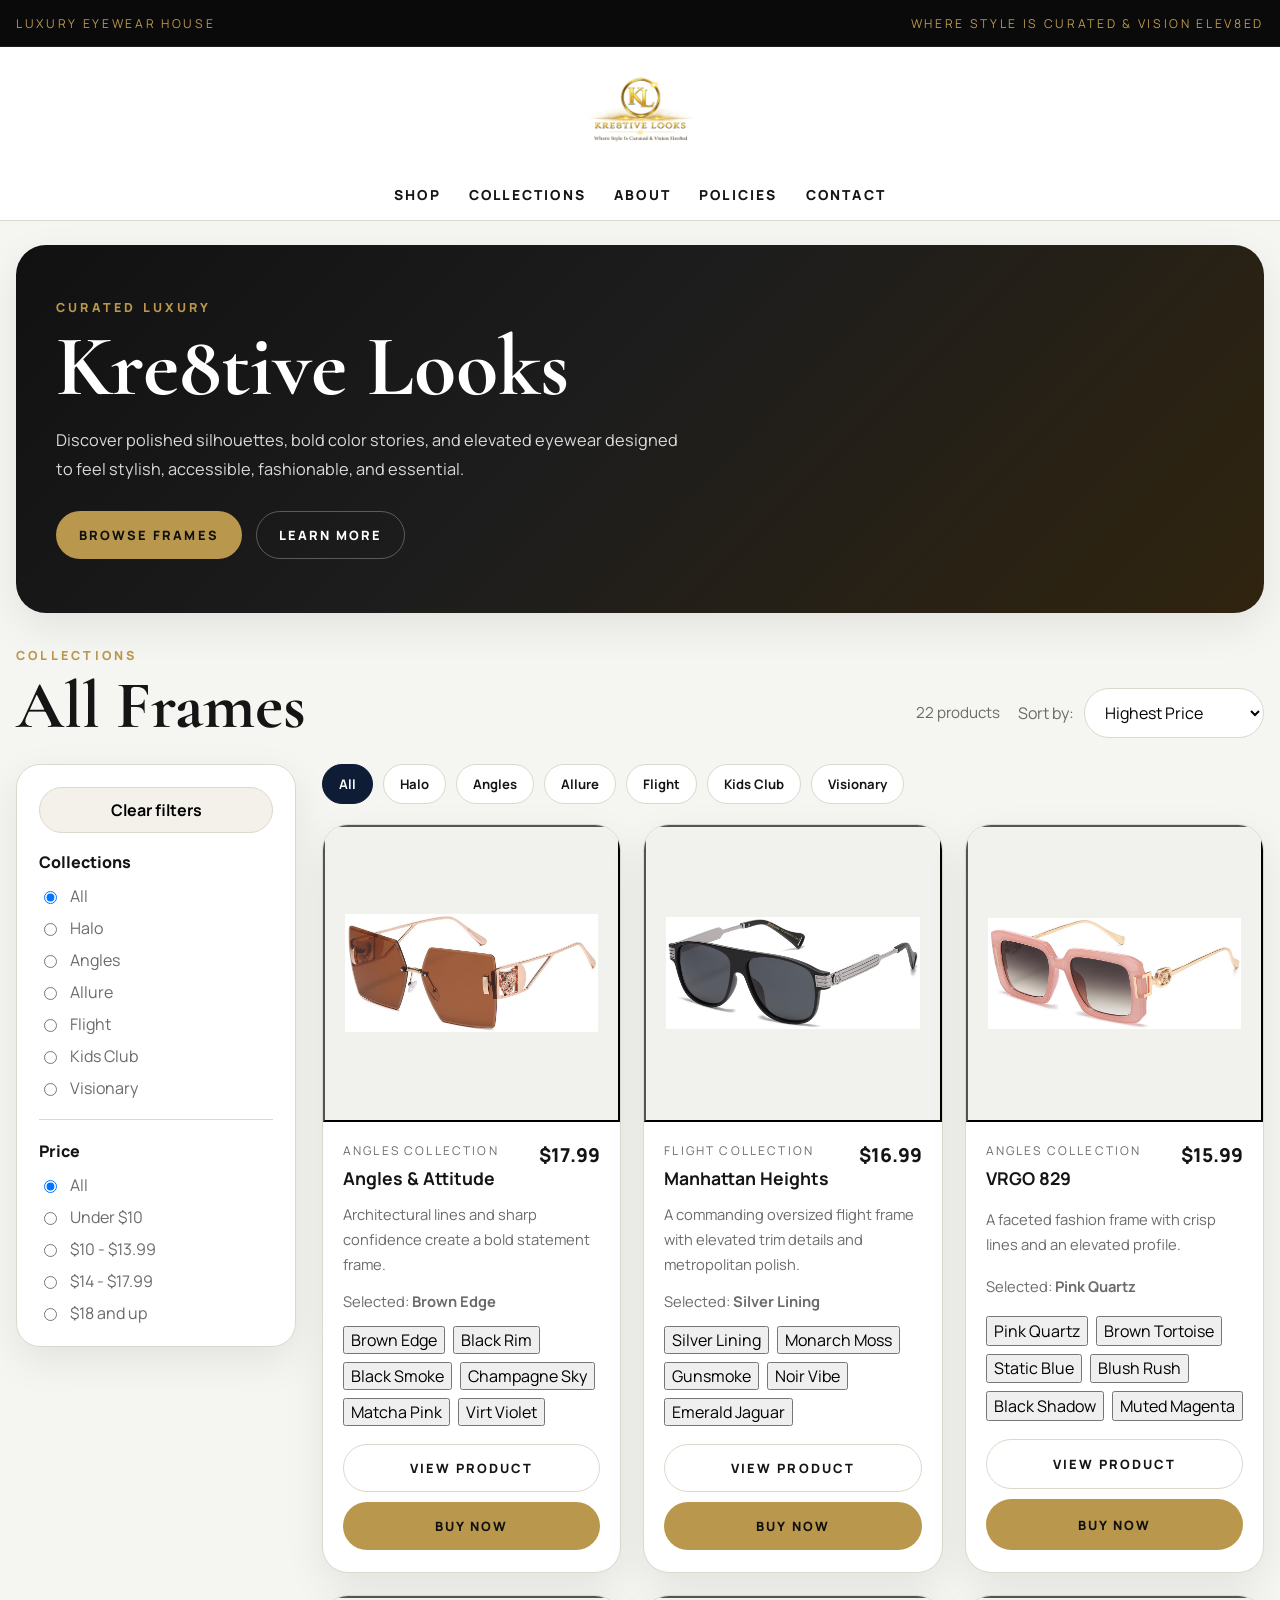
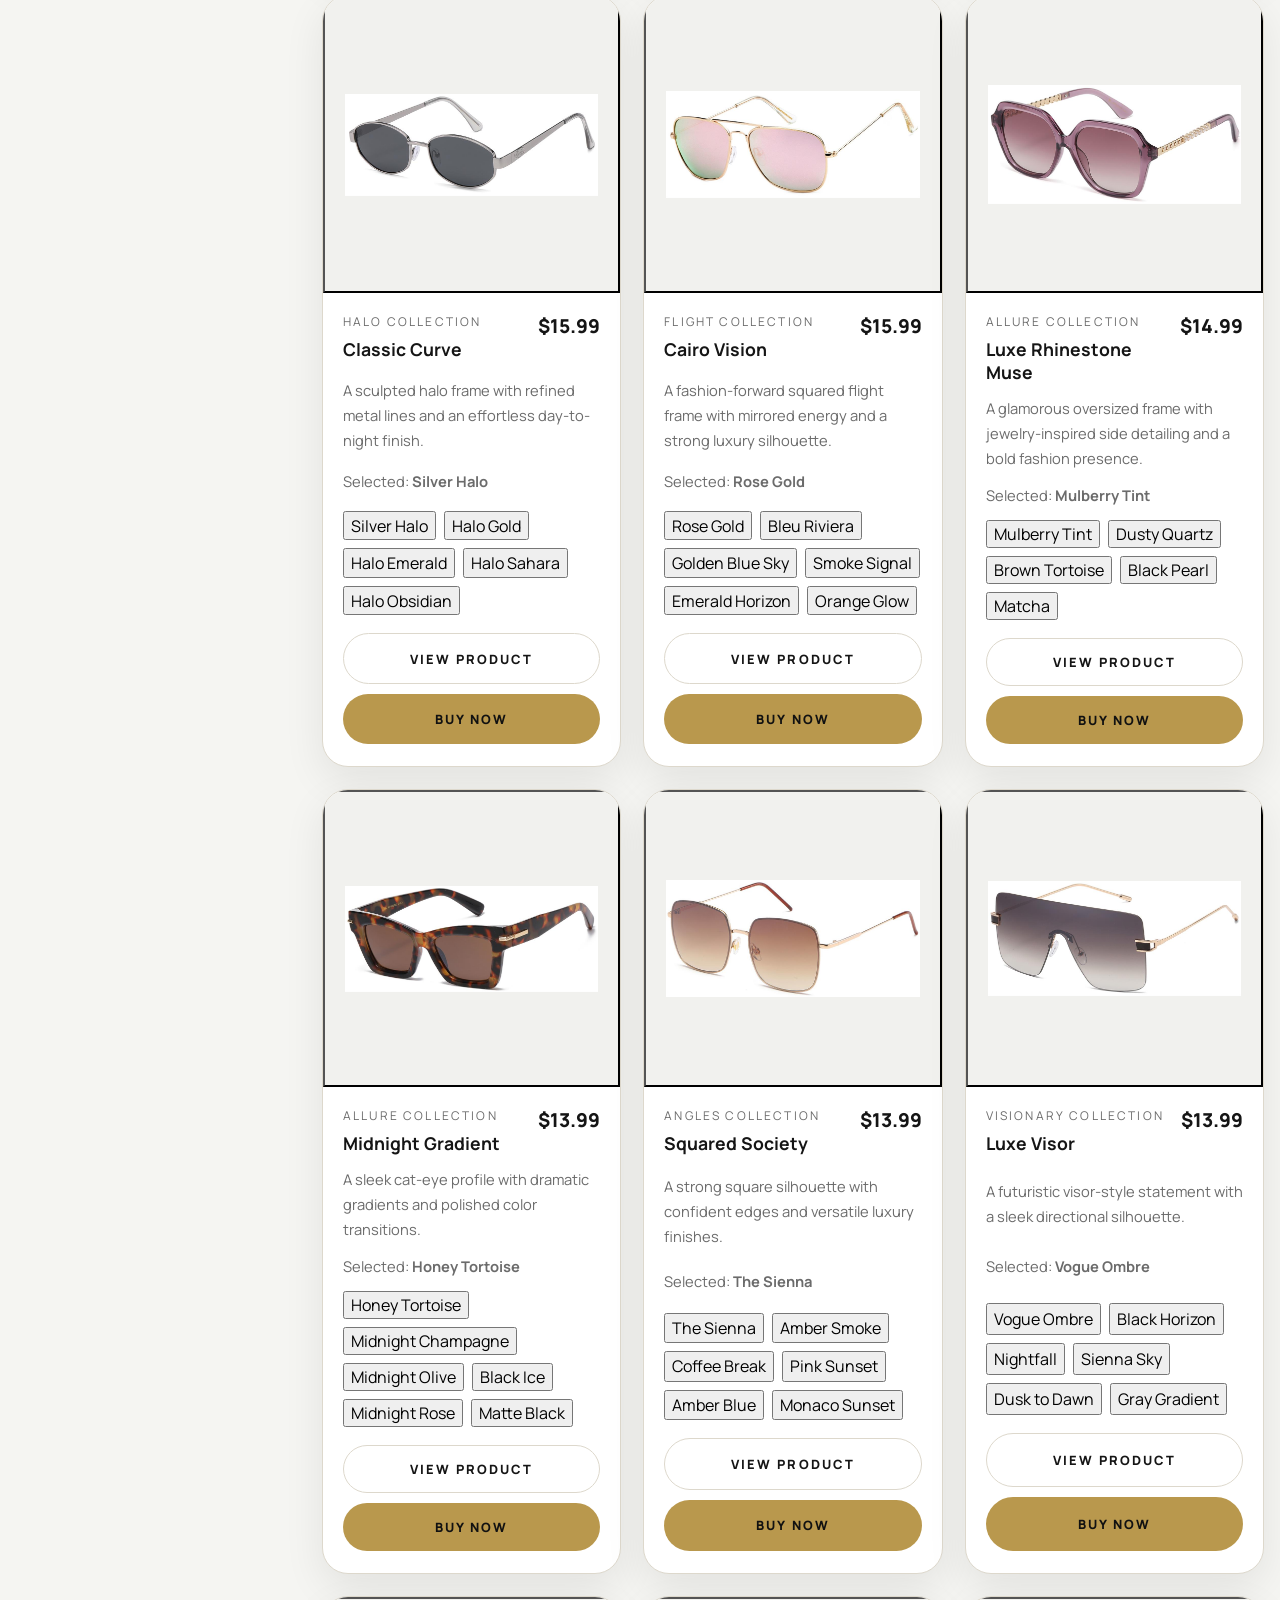
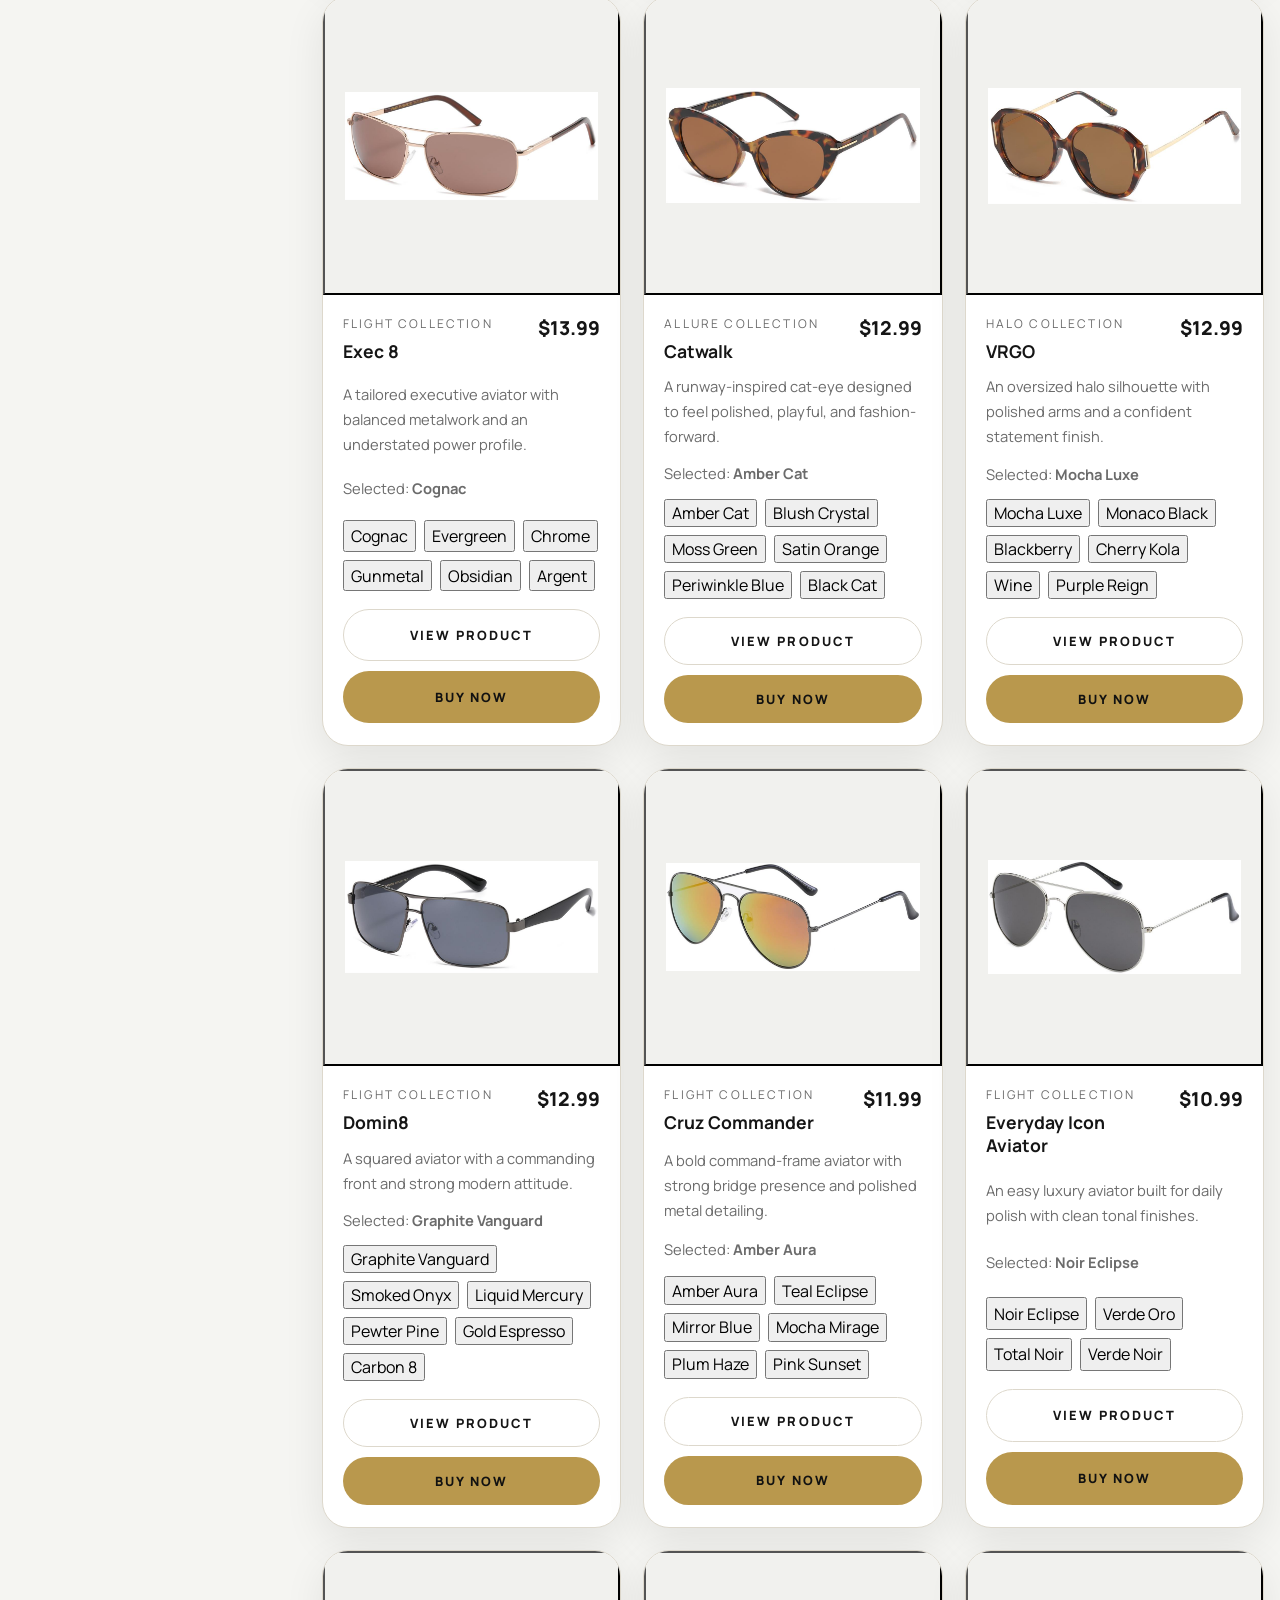
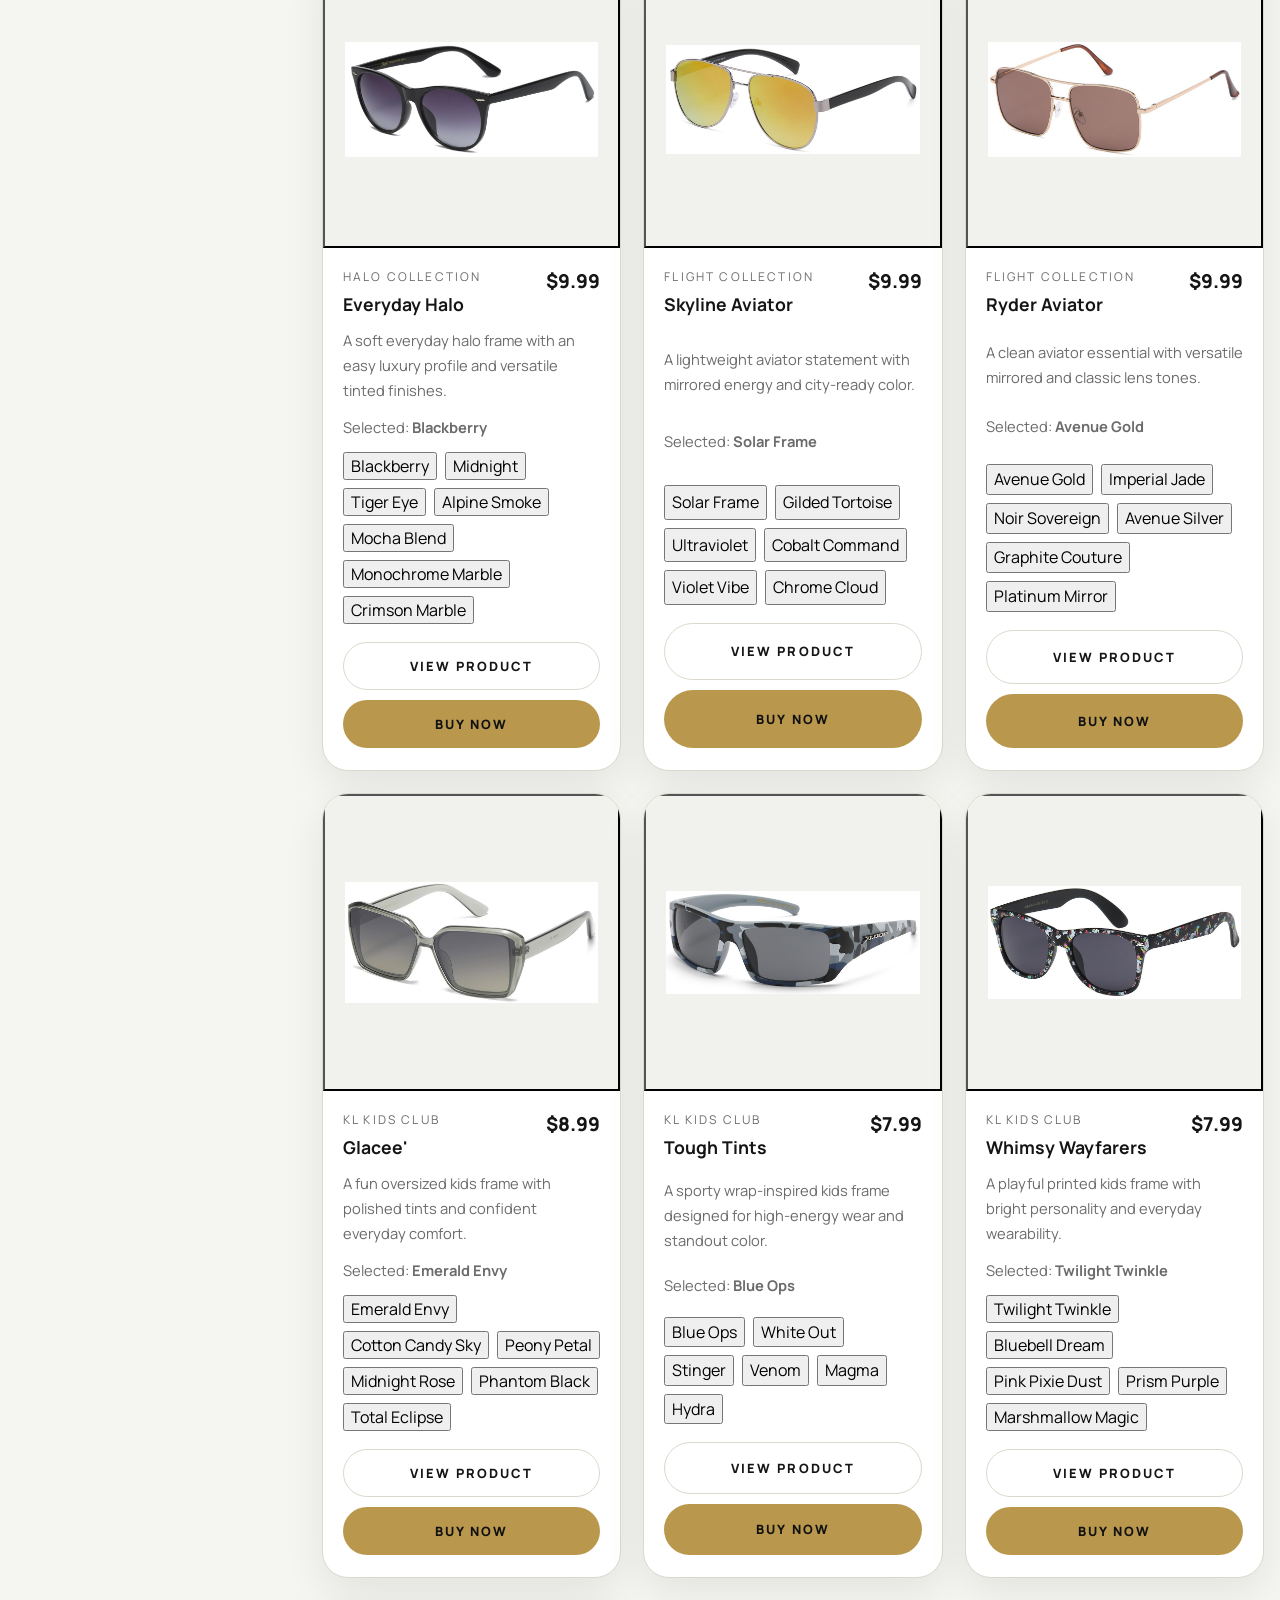
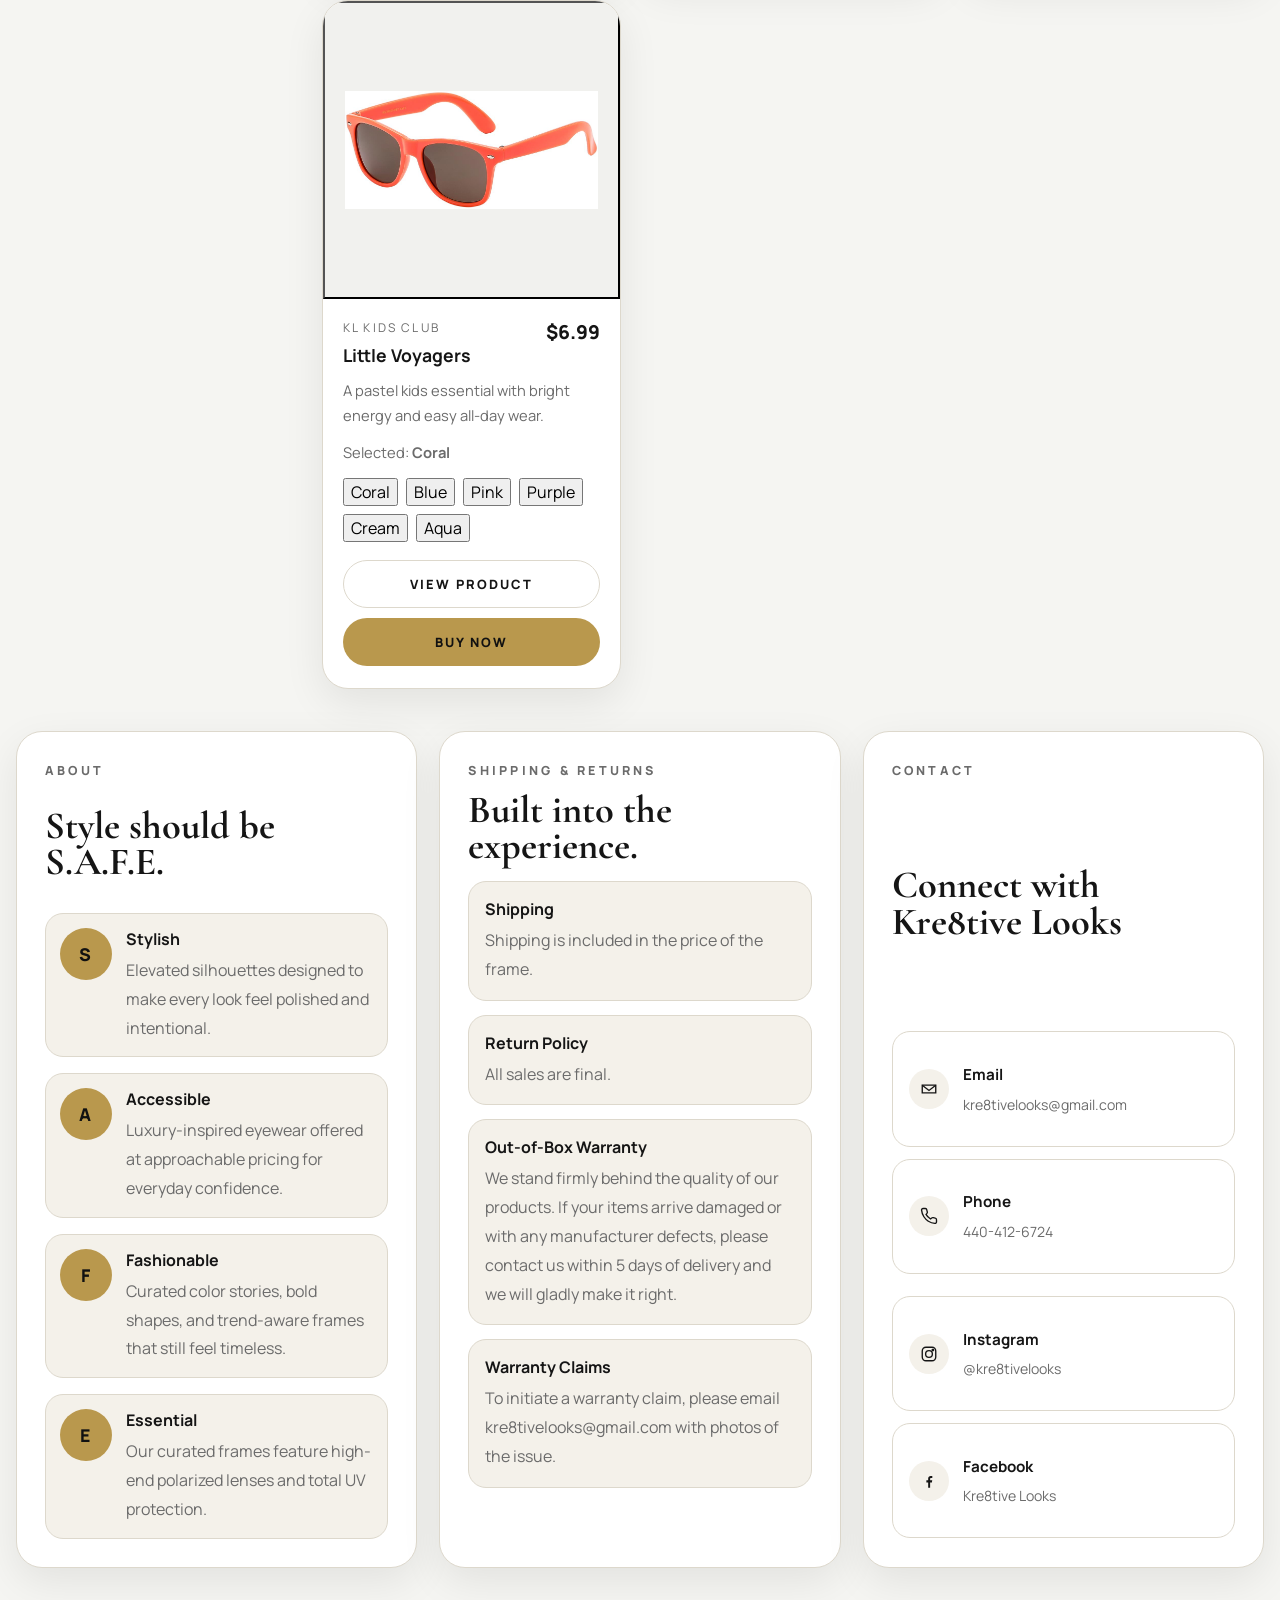
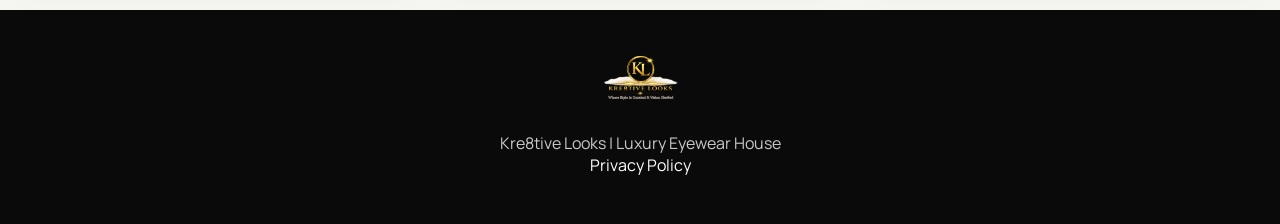
==== commit db0af049: "Update index.html" ====
--- a/index.html
+++ b/index.html
@@ -242,12 +242,17 @@
     </section>
   </main>
 
-  <footer class="site-footer">
-    <div class="footer-monogram">
-      <img src="./kre8tive-looks-transparent-hero.png" alt="Kre8tive Looks logo" />
-    </div>
-    <p>Kre8tive Looks | Luxury Eyewear House</p>
-  </footer>
+<footer class="site-footer">
+  <div class="footer-monogram">
+    <img src="./kre8tive-looks-transparent-hero.png" alt="Kre8tive Looks logo" />
+  </div>
+
+  <p>Kre8tive Looks | Luxury Eyewear House</p>
+
+  <div class="footer-links">
+    <a href="privacy.html">Privacy Policy</a>
+  </div>
+</footer>
 
   <dialog class="product-dialog" id="product-dialog">
     <button class="dialog-close" id="dialog-close" aria-label="Close product details">×</button>
--- a/style.css
+++ b/style.css
@@ -1,4 +1,4 @@
-/* FILE: style.css */
+/* style.css */
 :root {
   --bg: #f5f5f2;
   --surface: #ffffff;
@@ -21,6 +21,7 @@
 
 html {
   scroll-behavior: smooth;
+  -webkit-text-size-adjust: 100%;
 }
 
 body {
@@ -28,6 +29,7 @@
   background: var(--bg);
   color: var(--text);
   font-family: "Manrope", sans-serif;
+  overflow-x: hidden;
 }
 
 img {
@@ -50,7 +52,8 @@
   position: sticky;
   top: 0;
   z-index: 50;
-  background: #fff;
+  background: rgba(255, 255, 255, 0.96);
+  backdrop-filter: blur(10px);
   border-bottom: 1px solid var(--border);
 }
 
@@ -63,13 +66,13 @@
 .topbar-inner {
   width: min(100% - 32px, var(--container));
   margin: 0 auto;
-  min-height: 42px;
+  min-height: 46px;
   display: flex;
   align-items: center;
   justify-content: space-between;
   gap: 16px;
-  font-size: 0.78rem;
-  letter-spacing: 0.24em;
+  font-size: 0.76rem;
+  letter-spacing: 0.22em;
   text-transform: uppercase;
 }
 
@@ -82,13 +85,15 @@
 .brand-top {
   display: flex;
   justify-content: center;
-  margin-bottom: 10px;
-}
-
-.brand-top img,
-.footer-monogram img {
-  width: 92px;
+  align-items: center;
+  margin-bottom: 14px;
+}
+
+.brand-top img {
+  width: 165px;
   height: auto;
+  object-fit: contain;
+  background: transparent;
 }
 
 .main-nav {
@@ -258,6 +263,7 @@
   border-radius: var(--radius);
   padding: 22px;
   box-shadow: var(--shadow);
+  min-width: 0;
 }
 
 .filter-toggle {
@@ -329,6 +335,7 @@
   display: grid;
   grid-template-columns: repeat(3, minmax(0, 1fr));
   gap: 22px;
+  min-width: 0;
 }
 
 .product-card {
@@ -339,12 +346,14 @@
   box-shadow: var(--shadow);
   display: grid;
   grid-template-rows: auto 1fr;
+  min-width: 0;
 }
 
 .product-image {
   background: #f1f1ee;
   aspect-ratio: 1 / 1;
   padding: 20px;
+  overflow: hidden;
 }
 
 .product-image img {
@@ -357,13 +366,19 @@
   padding: 20px 20px 22px;
   display: grid;
   gap: 12px;
+  min-width: 0;
 }
 
 .meta-top {
-  display: flex;
-  justify-content: space-between;
+  display: grid;
+  grid-template-columns: minmax(0, 1fr) auto;
   gap: 12px;
   align-items: start;
+  min-width: 0;
+}
+
+.meta-top > div {
+  min-width: 0;
 }
 
 .meta-top small {
@@ -379,12 +394,14 @@
   margin: 0;
   font-size: 1.1rem;
   line-height: 1.3;
+  overflow-wrap: anywhere;
 }
 
 .price {
   font-size: 1.2rem;
   font-weight: 800;
   white-space: nowrap;
+  justify-self: end;
 }
 
 .product-meta p {
@@ -392,12 +409,14 @@
   color: var(--muted);
   font-size: 0.92rem;
   line-height: 1.7;
+  overflow-wrap: anywhere;
 }
 
 .color-tags {
   display: flex;
   flex-wrap: wrap;
   gap: 8px;
+  min-width: 0;
 }
 
 .color-tags span {
@@ -413,6 +432,8 @@
   letter-spacing: 0.08em;
   text-transform: uppercase;
   cursor: pointer;
+  max-width: 100%;
+  text-align: center;
 }
 
 .color-tags span.active {
@@ -429,7 +450,8 @@
 }
 
 .card-actions .button {
-  flex: 1;
+  flex: 1 1 180px;
+  min-width: 0;
 }
 
 .content-panels {
@@ -446,6 +468,7 @@
   border-radius: 26px;
   padding: 28px;
   box-shadow: var(--shadow);
+  min-width: 0;
 }
 
 .panel h2 {
@@ -539,6 +562,7 @@
 .social-links-pro a span:last-child {
   display: grid;
   gap: 3px;
+  min-width: 0;
 }
 
 .contact-card strong,
@@ -551,6 +575,7 @@
 .social-links-pro small {
   color: var(--muted);
   font-size: 0.88rem;
+  overflow-wrap: anywhere;
 }
 
 .contact-icon,
@@ -599,6 +624,12 @@
   margin-bottom: 12px;
 }
 
+.footer-monogram img {
+  width: 115px;
+  height: auto;
+  object-fit: contain;
+}
+
 .site-footer p {
   margin: 0;
   color: rgba(255, 255, 255, 0.78);
@@ -606,6 +637,7 @@
 
 .product-dialog {
   width: min(1100px, calc(100% - 24px));
+  max-height: calc(100vh - 24px);
   border: 0;
   padding: 0;
   background: #fff;
@@ -634,14 +666,17 @@
 
 .dialog-body {
   display: grid;
-  grid-template-columns: minmax(0, 1.1fr) minmax(320px, 0.9fr);
+  grid-template-columns: minmax(0, 1.08fr) minmax(320px, 0.92fr);
   gap: 28px;
   padding: 28px;
+  max-height: calc(100vh - 24px);
+  overflow: auto;
 }
 
 .dialog-gallery {
   display: grid;
   gap: 16px;
+  min-width: 0;
 }
 
 #dialog-main-image {
@@ -667,6 +702,7 @@
   background: #fff;
   padding: 8px;
   cursor: pointer;
+  overflow: hidden;
 }
 
 .dialog-thumbs img {
@@ -679,10 +715,12 @@
   display: grid;
   align-content: start;
   gap: 14px;
+  min-width: 0;
 }
 
 .dialog-copy h2 {
   font-size: clamp(2.2rem, 5vw, 4rem);
+  overflow-wrap: anywhere;
 }
 
 .dialog-price {
@@ -719,44 +757,303 @@
   }
 }
 
-@media (max-width: 920px) {
-  .catalog-layout,
-  .dialog-body {
-    grid-template-columns: 1fr;
-  }
-
-  .filters-sidebar {
-    position: static;
-  }
-}
-
-@media (max-width: 680px) {
-  .topbar-inner,
-  .catalog-top {
-    flex-direction: column;
-    align-items: start;
-  }
-
-  .product-grid {
-    grid-template-columns: 1fr;
-  }
-
-  .card-actions .button {
-    flex: auto;
-    width: 100%;
+@media (max-width: 1024px) {
+  .topbar-inner {
+    padding: 0 16px;
+    font-size: 0.7rem;
+    letter-spacing: 0.16em;
+  }
+
+  .nav-wrap {
+    width: min(100% - 20px, var(--container));
+    padding: 12px 0 14px;
+  }
+
+  .brand-top img {
+    width: 135px;
   }
 
   .main-nav {
     gap: 18px;
   }
 
+  .main-nav a {
+    font-size: 0.8rem;
+    letter-spacing: 0.12em;
+  }
+
+  .catalog-layout {
+    grid-template-columns: 240px minmax(0, 1fr);
+    gap: 18px;
+  }
+
+  .product-grid {
+    grid-template-columns: repeat(2, minmax(0, 1fr));
+    gap: 18px;
+  }
+
+  .product-meta {
+    padding: 16px;
+  }
+
+  .color-tags span {
+    font-size: 0.68rem;
+    padding: 0 10px;
+  }
+}
+
+@media (max-width: 820px) {
+  .site-header {
+    position: static;
+  }
+
+  .topbar-inner {
+    flex-direction: column;
+    justify-content: center;
+    gap: 6px;
+    padding: 10px 14px;
+    text-align: center;
+  }
+
+  .brand-top {
+    margin-bottom: 10px;
+  }
+
+  .brand-top img {
+    width: 120px;
+  }
+
+  .main-nav {
+    justify-content: center;
+    gap: 14px;
+  }
+
+  .main-nav a {
+    font-size: 0.78rem;
+  }
+
   .shop-hero {
-    padding: 36px 22px;
-  }
-
-  .shop-hero,
+    width: min(100% - 20px, var(--container));
+    padding: 28px 18px;
+    border-radius: 22px;
+  }
+
   .catalog-section,
   .content-panels {
     width: min(100% - 20px, var(--container));
   }
-}
+
+  .catalog-top {
+    flex-direction: column;
+    align-items: flex-start;
+    gap: 14px;
+  }
+
+  .catalog-top-controls {
+    width: 100%;
+    justify-content: space-between;
+  }
+
+  .catalog-layout {
+    grid-template-columns: 1fr;
+  }
+
+  .filters-sidebar {
+    position: static;
+    top: auto;
+  }
+
+  .product-grid {
+    grid-template-columns: 1fr;
+  }
+
+  .meta-top {
+    grid-template-columns: 1fr;
+  }
+
+  .price {
+    justify-self: start;
+  }
+
+  .card-actions {
+    flex-direction: column;
+  }
+
+  .card-actions .button {
+    width: 100%;
+    flex: 1 1 auto;
+  }
+
+  .product-dialog {
+    width: calc(100% - 16px);
+    max-height: calc(100vh - 16px);
+    border-radius: 22px;
+  }
+
+  .dialog-body {
+    grid-template-columns: 1fr;
+    padding: 18px;
+    gap: 18px;
+    max-height: calc(100vh - 16px);
+  }
+
+  .dialog-thumbs {
+    gap: 8px;
+  }
+
+  .dialog-thumbs button {
+    width: 64px;
+    height: 64px;
+  }
+
+  .dialog-copy h2 {
+    font-size: 2.4rem;
+  }
+
+  .content-panels {
+    grid-template-columns: 1fr;
+  }
+}
+
+@media (max-width: 560px) {
+  .topbar-inner {
+    font-size: 0.64rem;
+    letter-spacing: 0.12em;
+  }
+
+  .brand-top img {
+    width: 105px;
+  }
+
+  .main-nav {
+    gap: 10px 14px;
+  }
+
+  .main-nav a {
+    font-size: 0.72rem;
+    letter-spacing: 0.1em;
+  }
+
+  .catalog-top h2 {
+    font-size: 2.4rem;
+  }
+
+  .sort-control {
+    width: 100%;
+    flex-direction: column;
+    align-items: flex-start;
+  }
+
+  .sort-control select {
+    width: 100%;
+    min-width: 0;
+  }
+
+  .product-image {
+    padding: 14px;
+  }
+
+  .product-meta {
+    padding: 14px;
+  }
+
+  .meta-top {
+    grid-template-columns: 1fr;
+    gap: 8px;
+  }
+
+  .price {
+    font-size: 1.05rem;
+    justify-self: start;
+  }
+
+  .color-tags span {
+    min-height: 30px;
+    font-size: 0.66rem;
+    letter-spacing: 0.05em;
+    padding: 0 10px;
+  }
+
+  .dialog-close {
+    top: 10px;
+    right: 10px;
+    width: 38px;
+    height: 38px;
+  }
+
+  #dialog-main-image {
+    padding: 14px;
+  }
+
+  .dialog-copy h2 {
+    font-size: 2rem;
+  }
+
+  .dialog-price {
+    font-size: 1.3rem;
+  }
+
+  .footer-monogram img {
+    width: 90px;
+  }
+}
+
+@media (max-width: 480px) {
+  .topbar-inner {
+    min-height: auto;
+  }
+
+  .shop-hero {
+    padding: 22px 16px;
+  }
+
+  .catalog-section,
+  .content-panels {
+    width: min(100% - 16px, var(--container));
+  }
+
+  .filters-sidebar,
+  .panel {
+    padding: 16px;
+  }
+
+  .product-card {
+    border-radius: 20px;
+  }
+
+  .product-meta p {
+    font-size: 0.88rem;
+  }
+
+  .product-dialog {
+    width: calc(100% - 12px);
+    max-height: calc(100vh - 12px);
+    border-radius: 20px;
+  }
+
+  .dialog-body {
+    padding: 14px;
+    max-height: calc(100vh - 12px);
+  }
+
+  .dialog-copy {
+    gap: 10px;
+  }
+
+  .dialog-thumbs {
+    flex-wrap: nowrap;
+    overflow-x: auto;
+    padding-bottom: 4px;
+  }
+
+  .dialog-thumbs button {
+    flex: 0 0 58px;
+    width: 58px;
+    height: 58px;
+  }
+
+  .feature-list {
+    padding-left: 18px;
+    font-size: 0.95rem;
+  }
+}
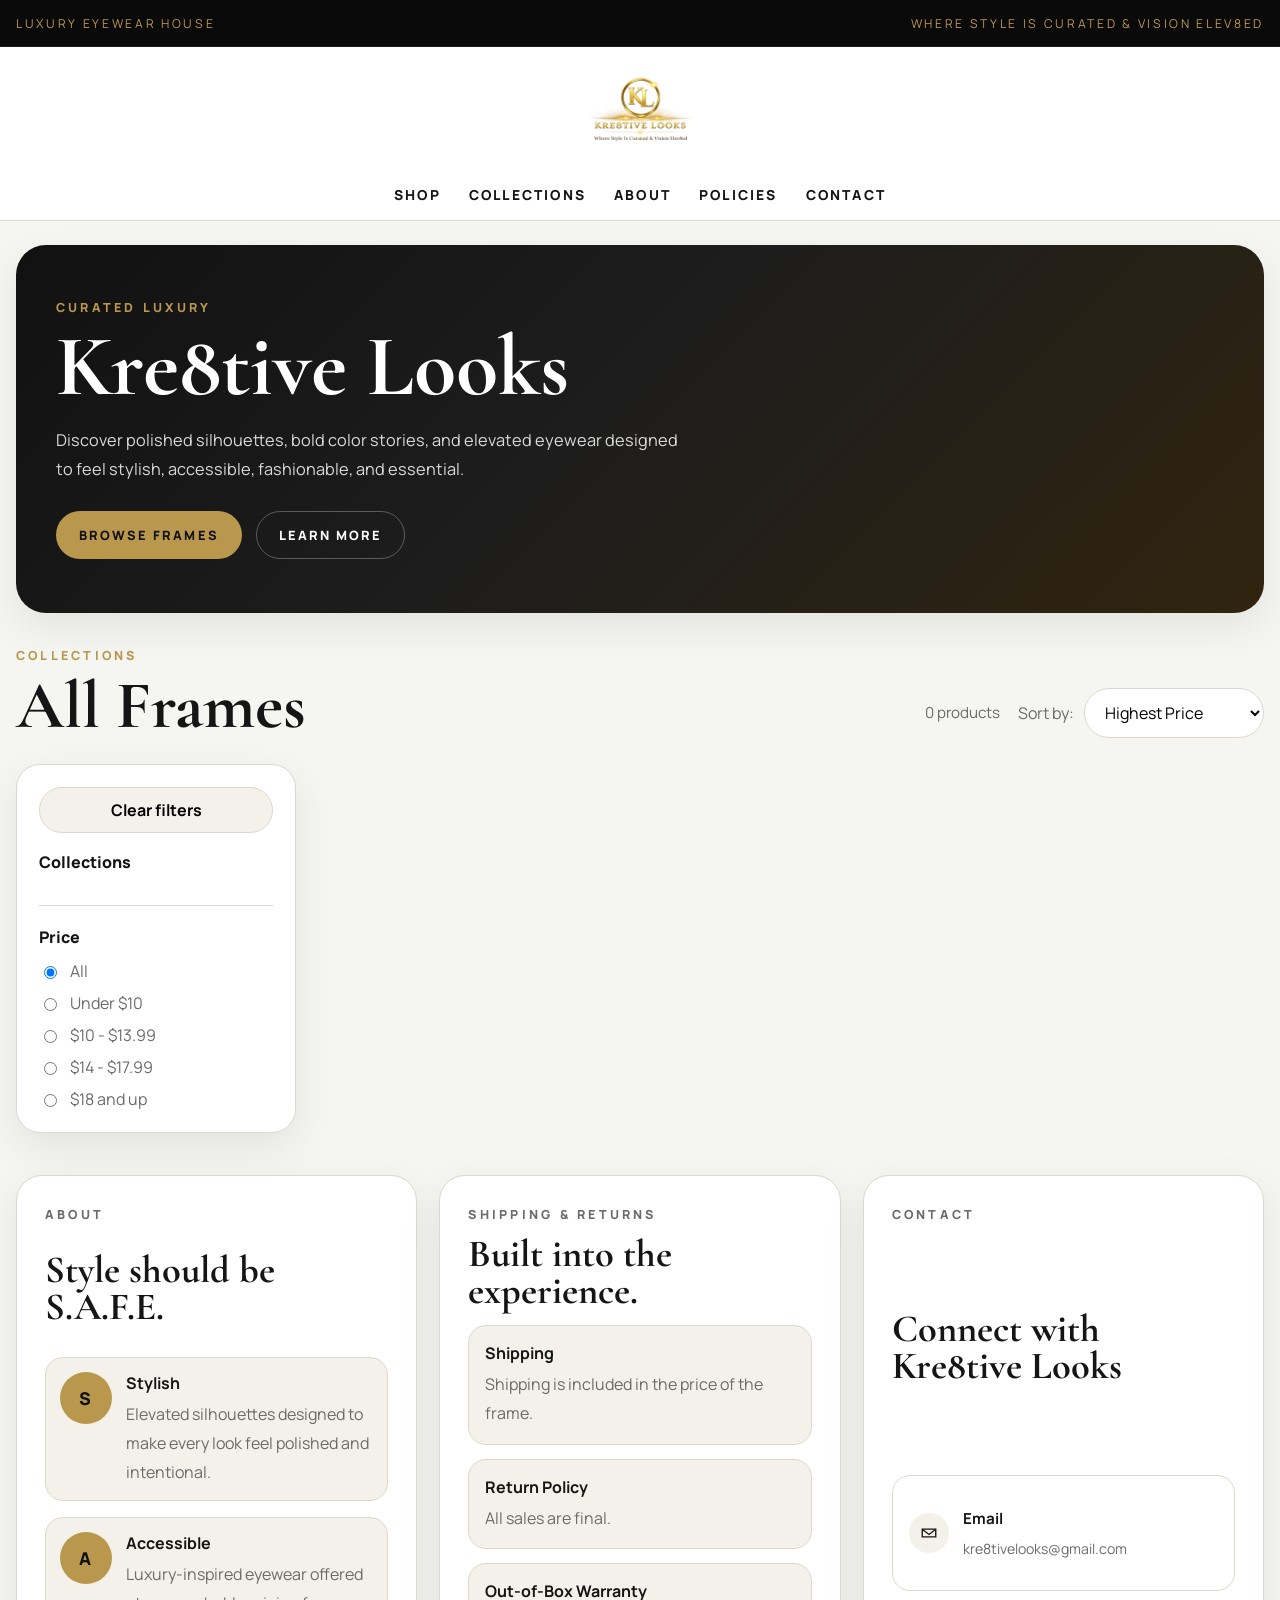
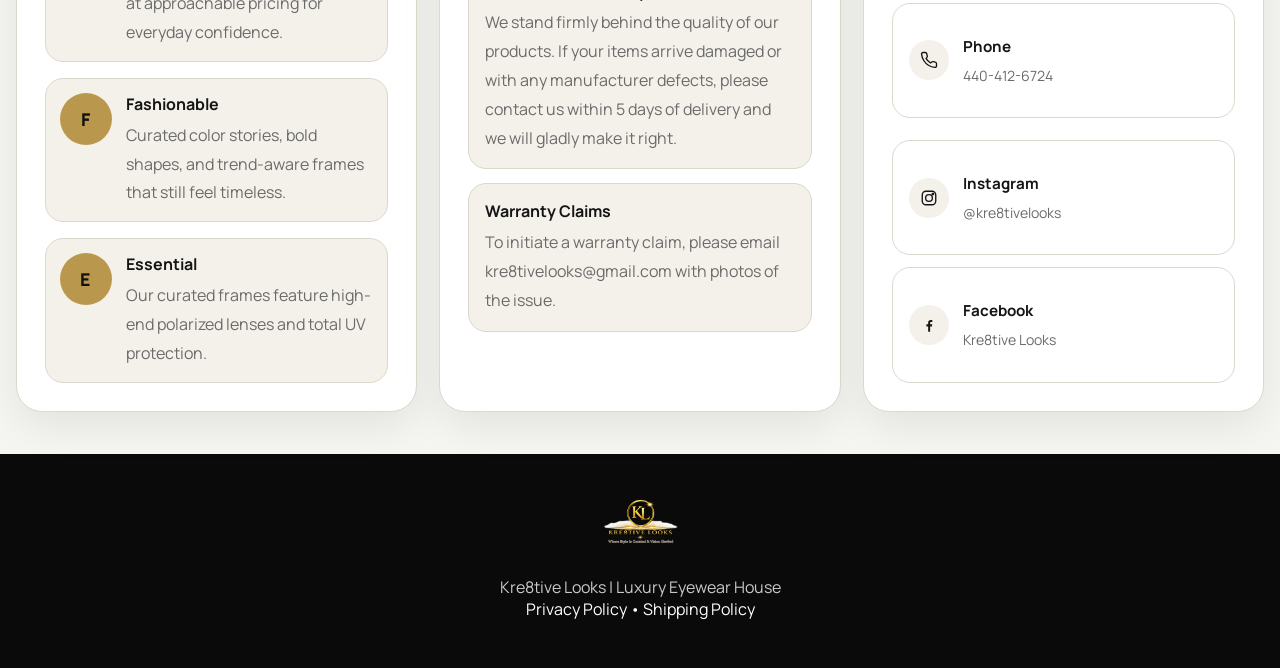
==== commit 3e5ab866: "Update index.html" ====
--- a/index.html
+++ b/index.html
@@ -250,7 +250,9 @@
   <p>Kre8tive Looks | Luxury Eyewear House</p>
 
   <div class="footer-links">
-    <a href="privacy.html">Privacy Policy</a>
+   <a href="privacy.html">Privacy Policy</a>
+<span>•</span>
+<a href="shipping.html">Shipping Policy</a>
   </div>
 </footer>
 
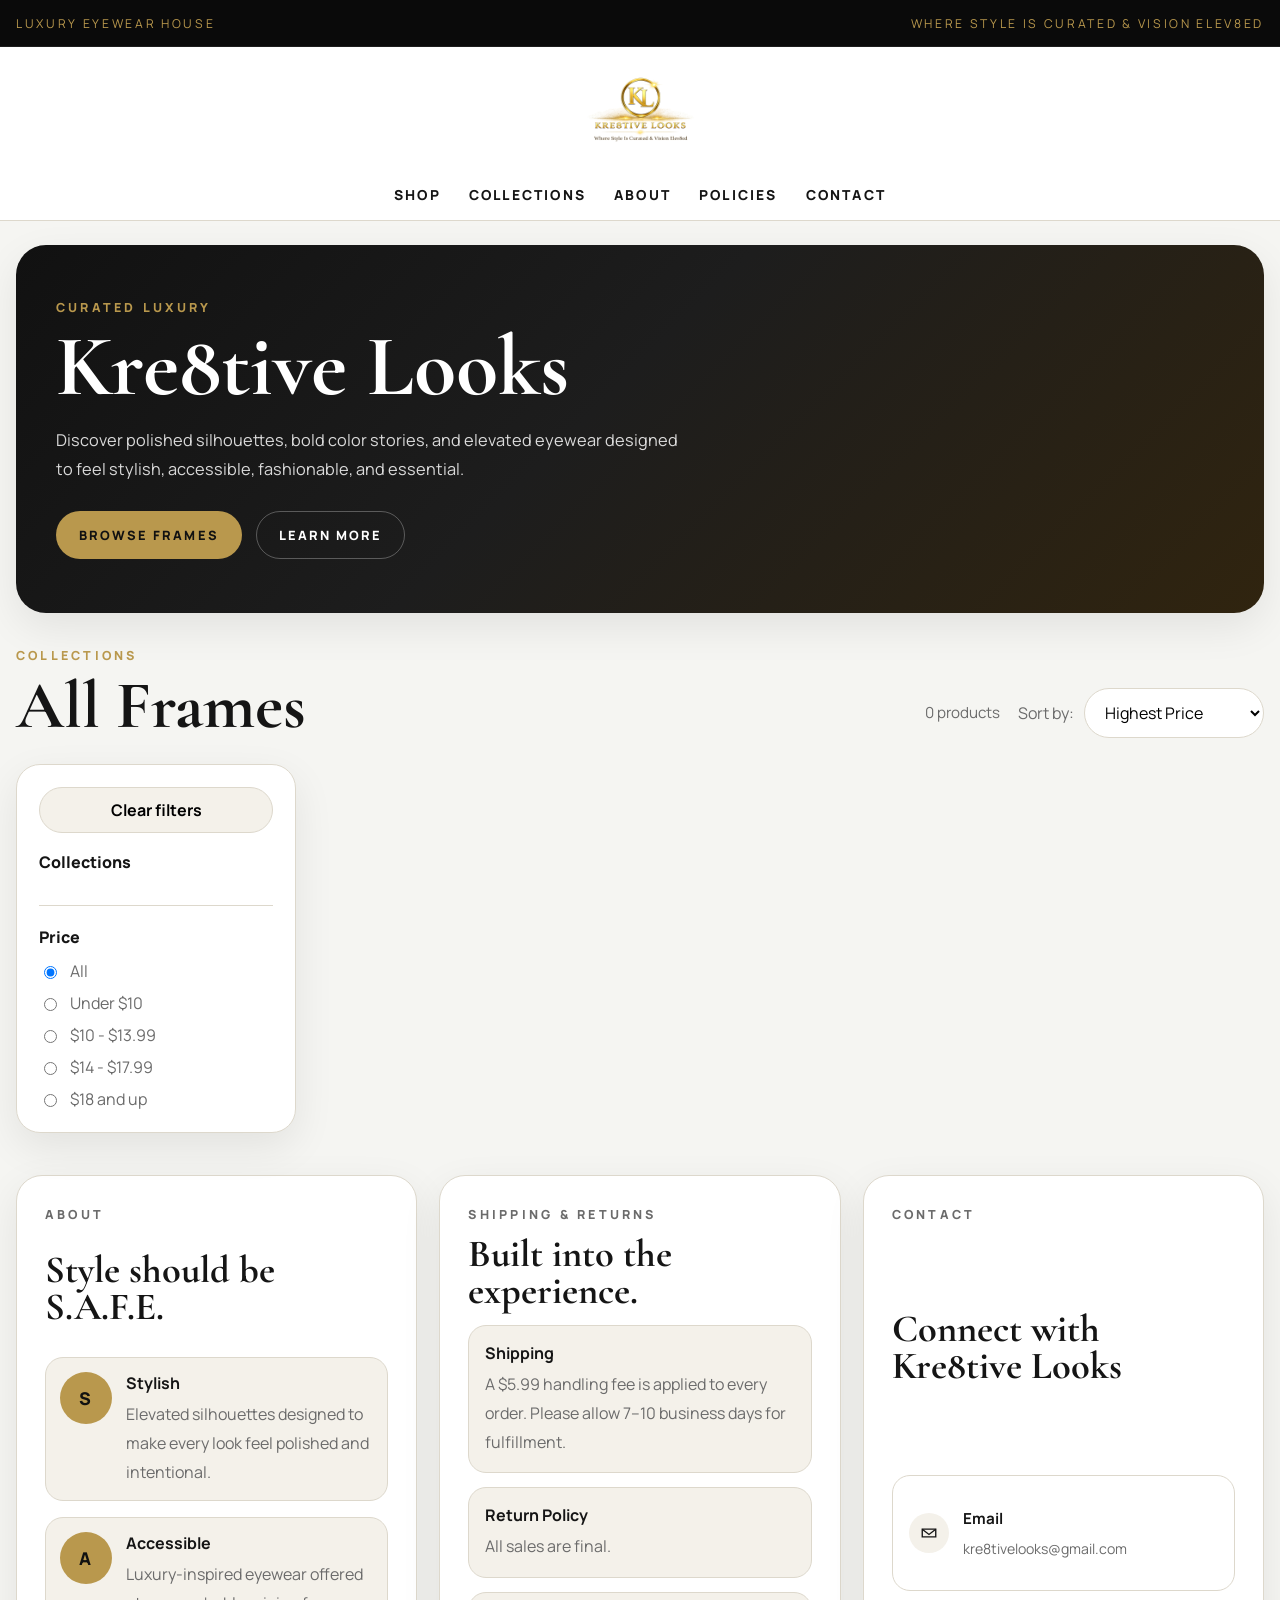
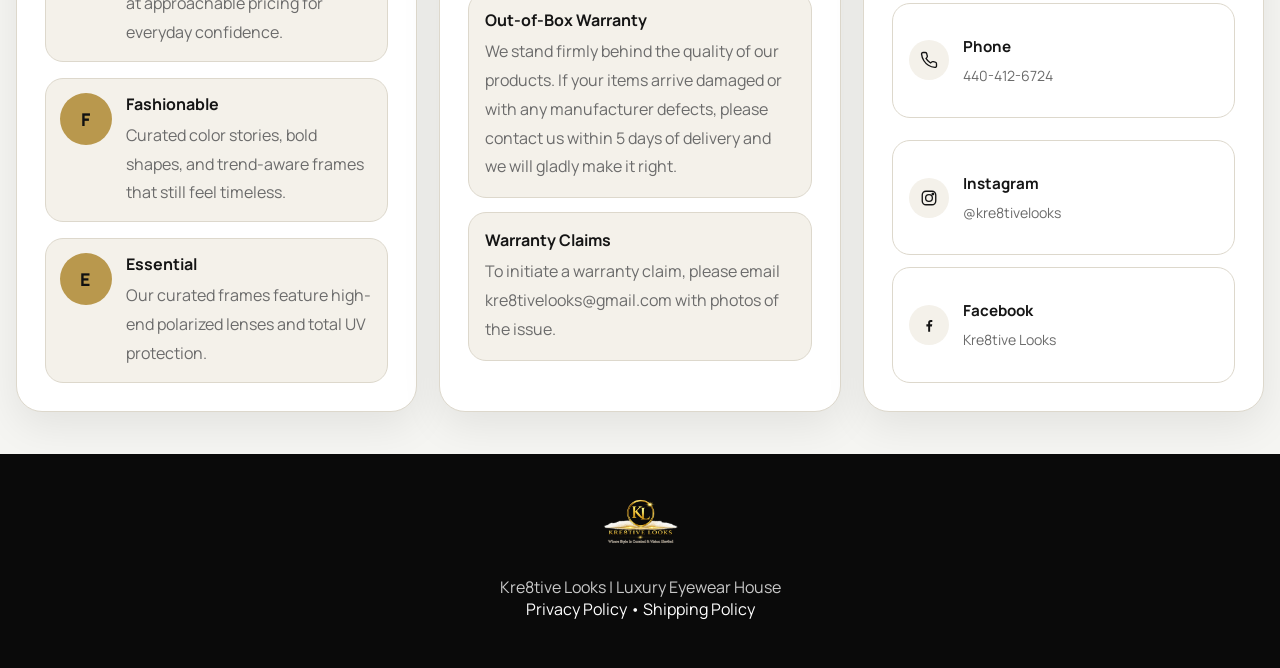
==== commit 7fbe73e2: "Update index.html" ====
--- a/index.html
+++ b/index.html
@@ -152,7 +152,7 @@
         <div class="policy-stack">
           <div class="policy-item">
             <h3>Shipping</h3>
-            <p>Shipping is included in the price of the frame.</p>
+            <p>A $5.99 handling fee is applied to every order. Please allow 7–10 business days for fulfillment.</p>
           </div>
 
           <div class="policy-item">
